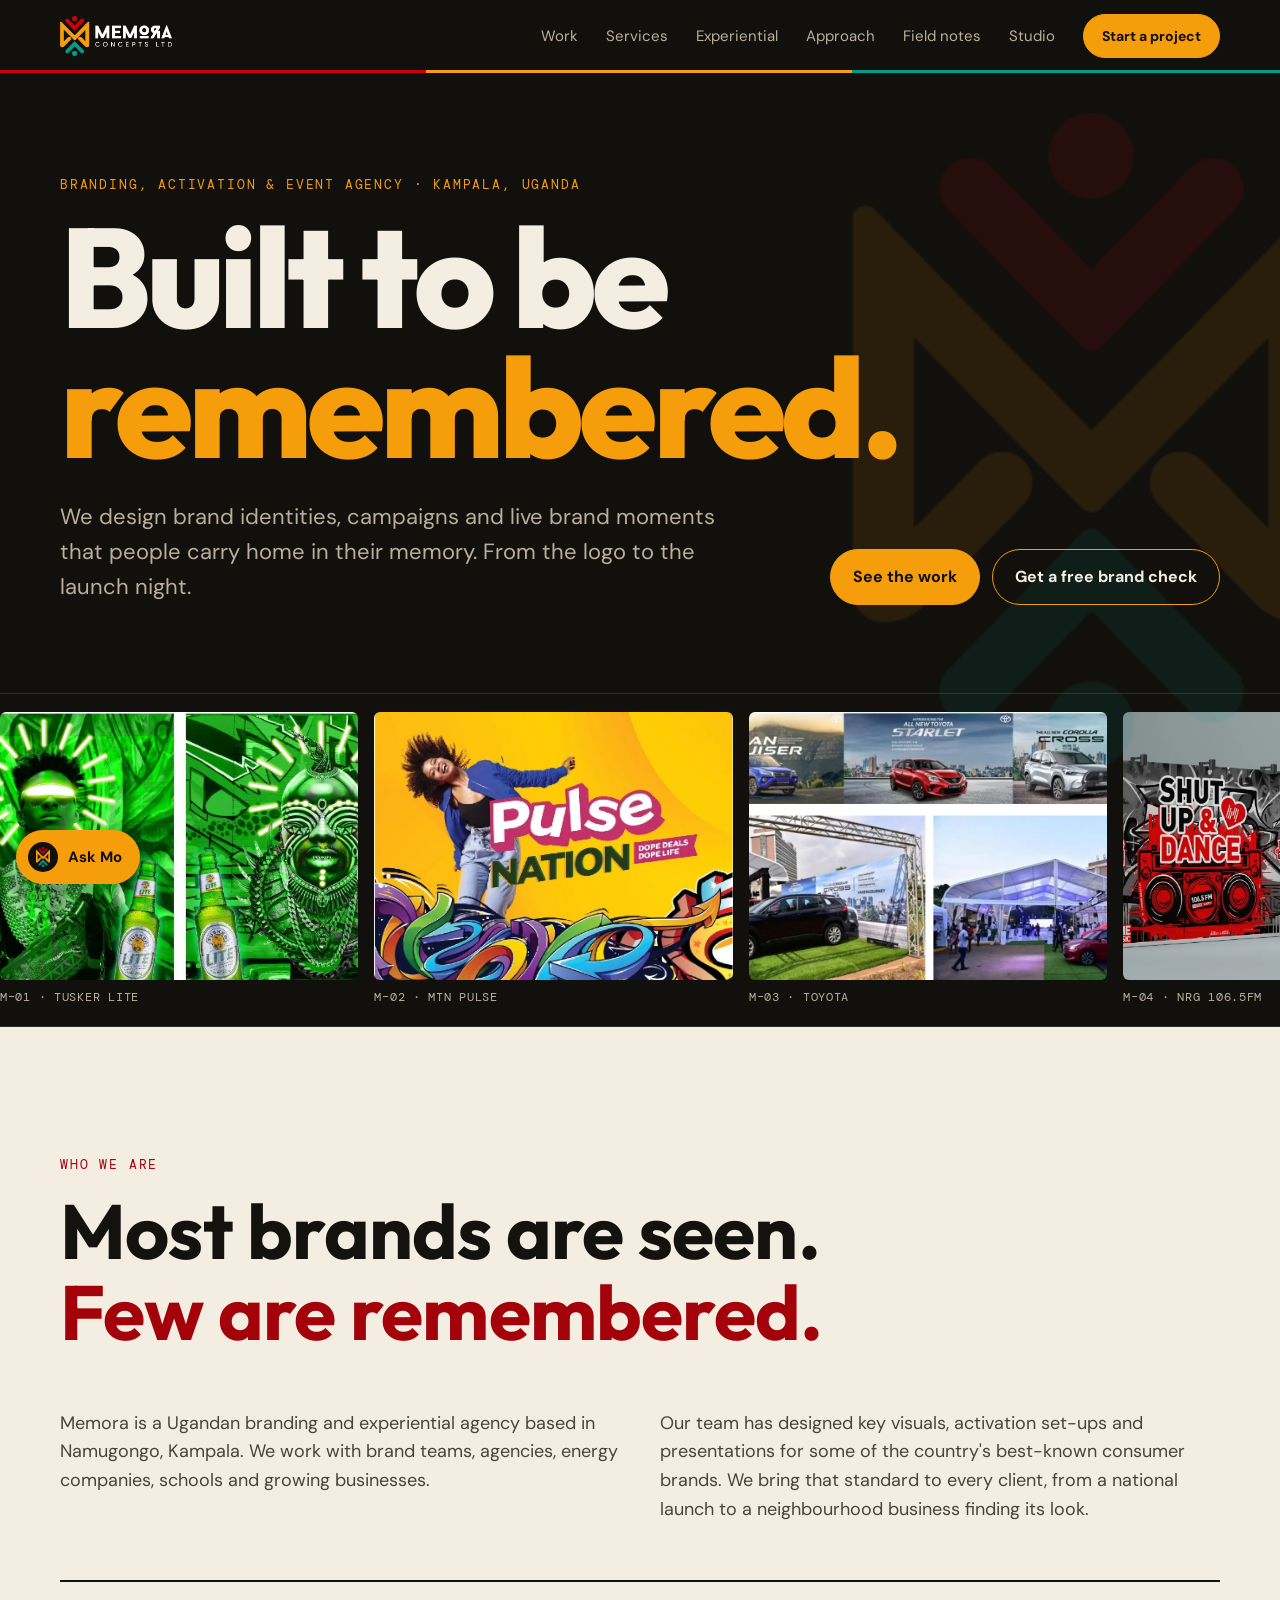
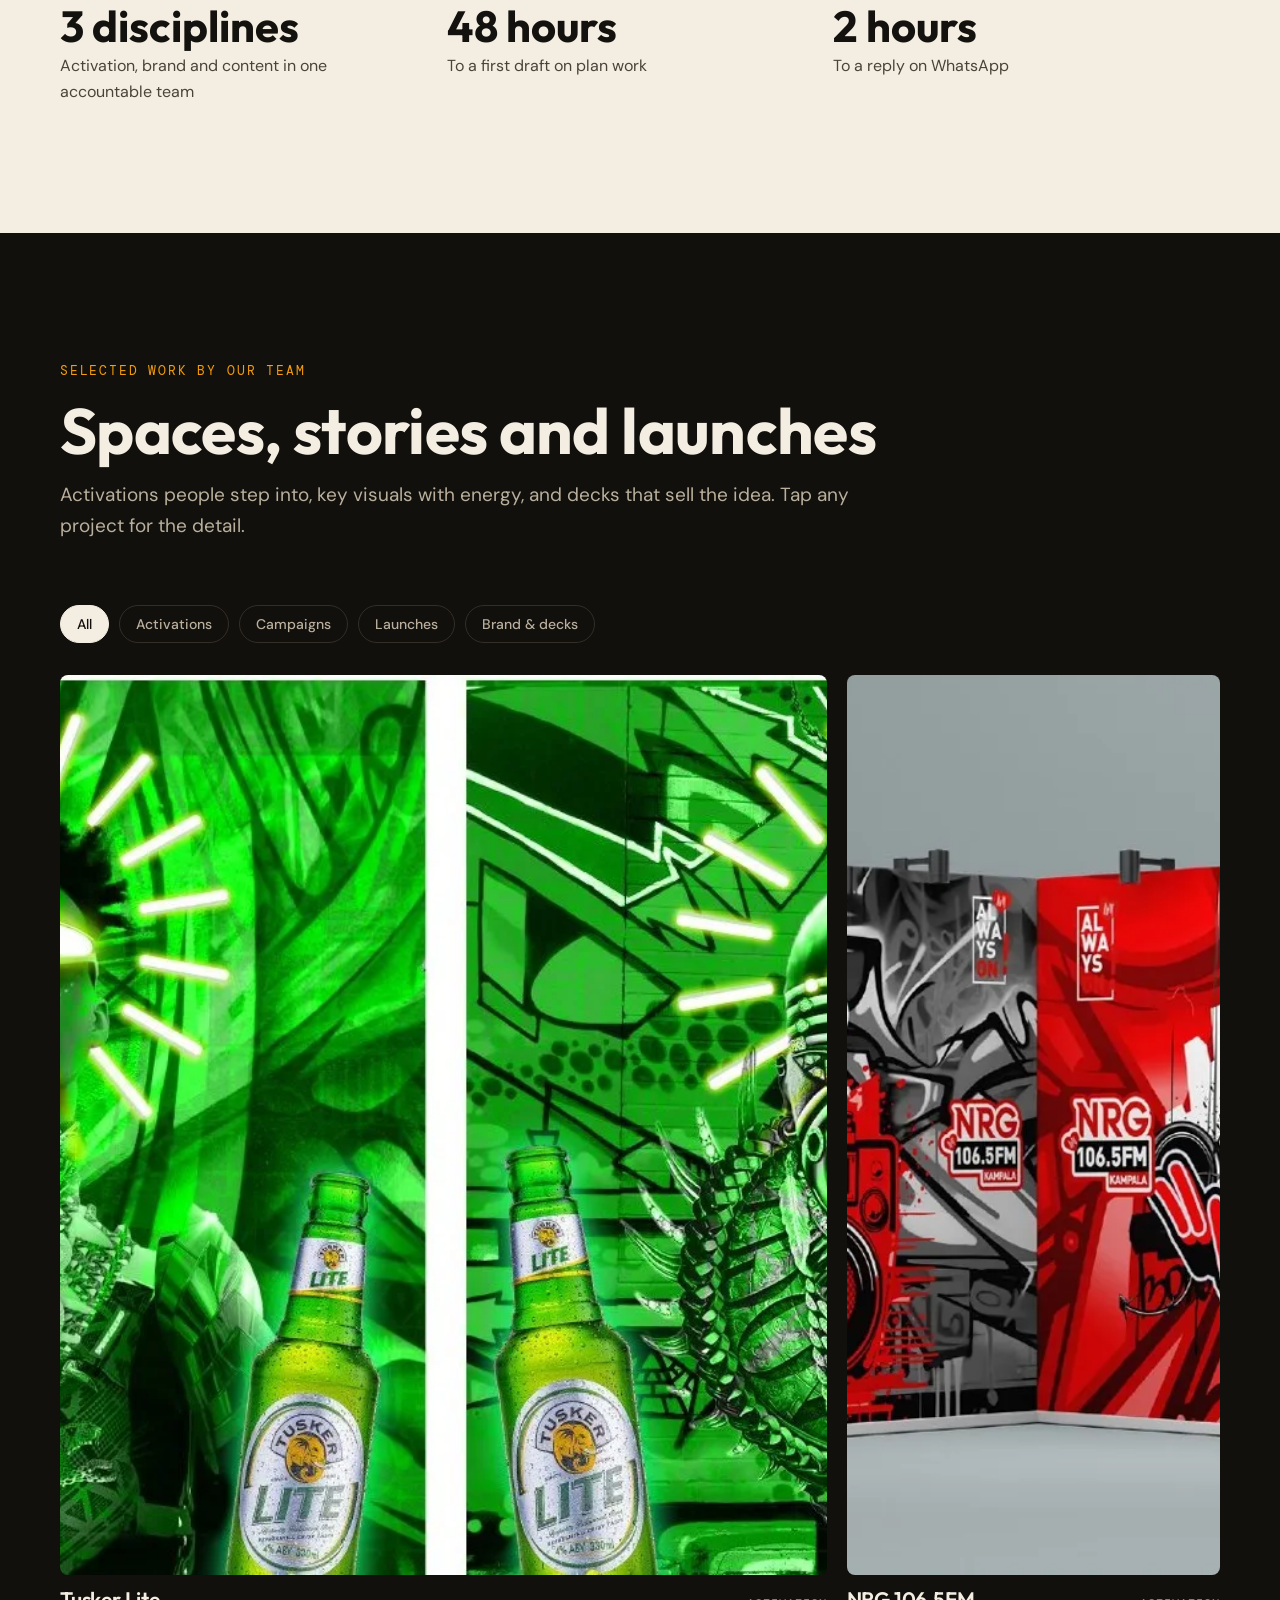
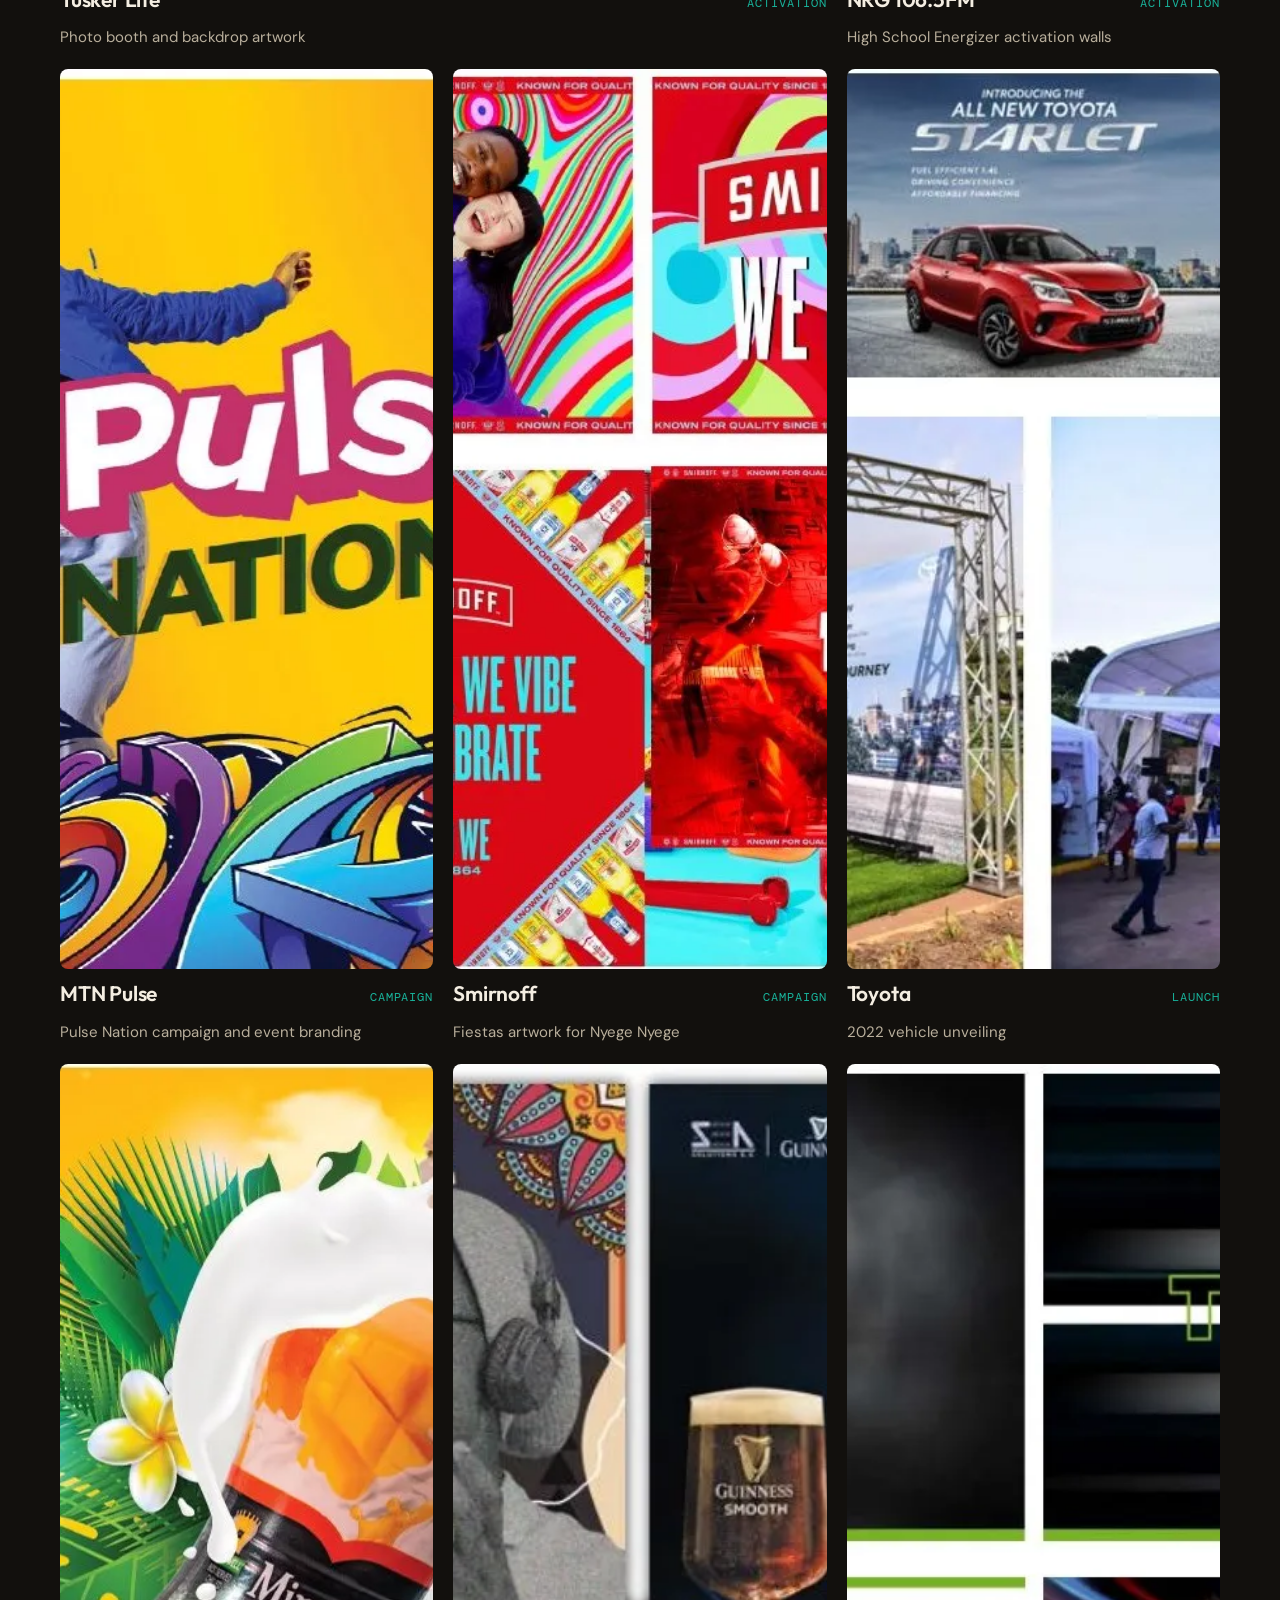
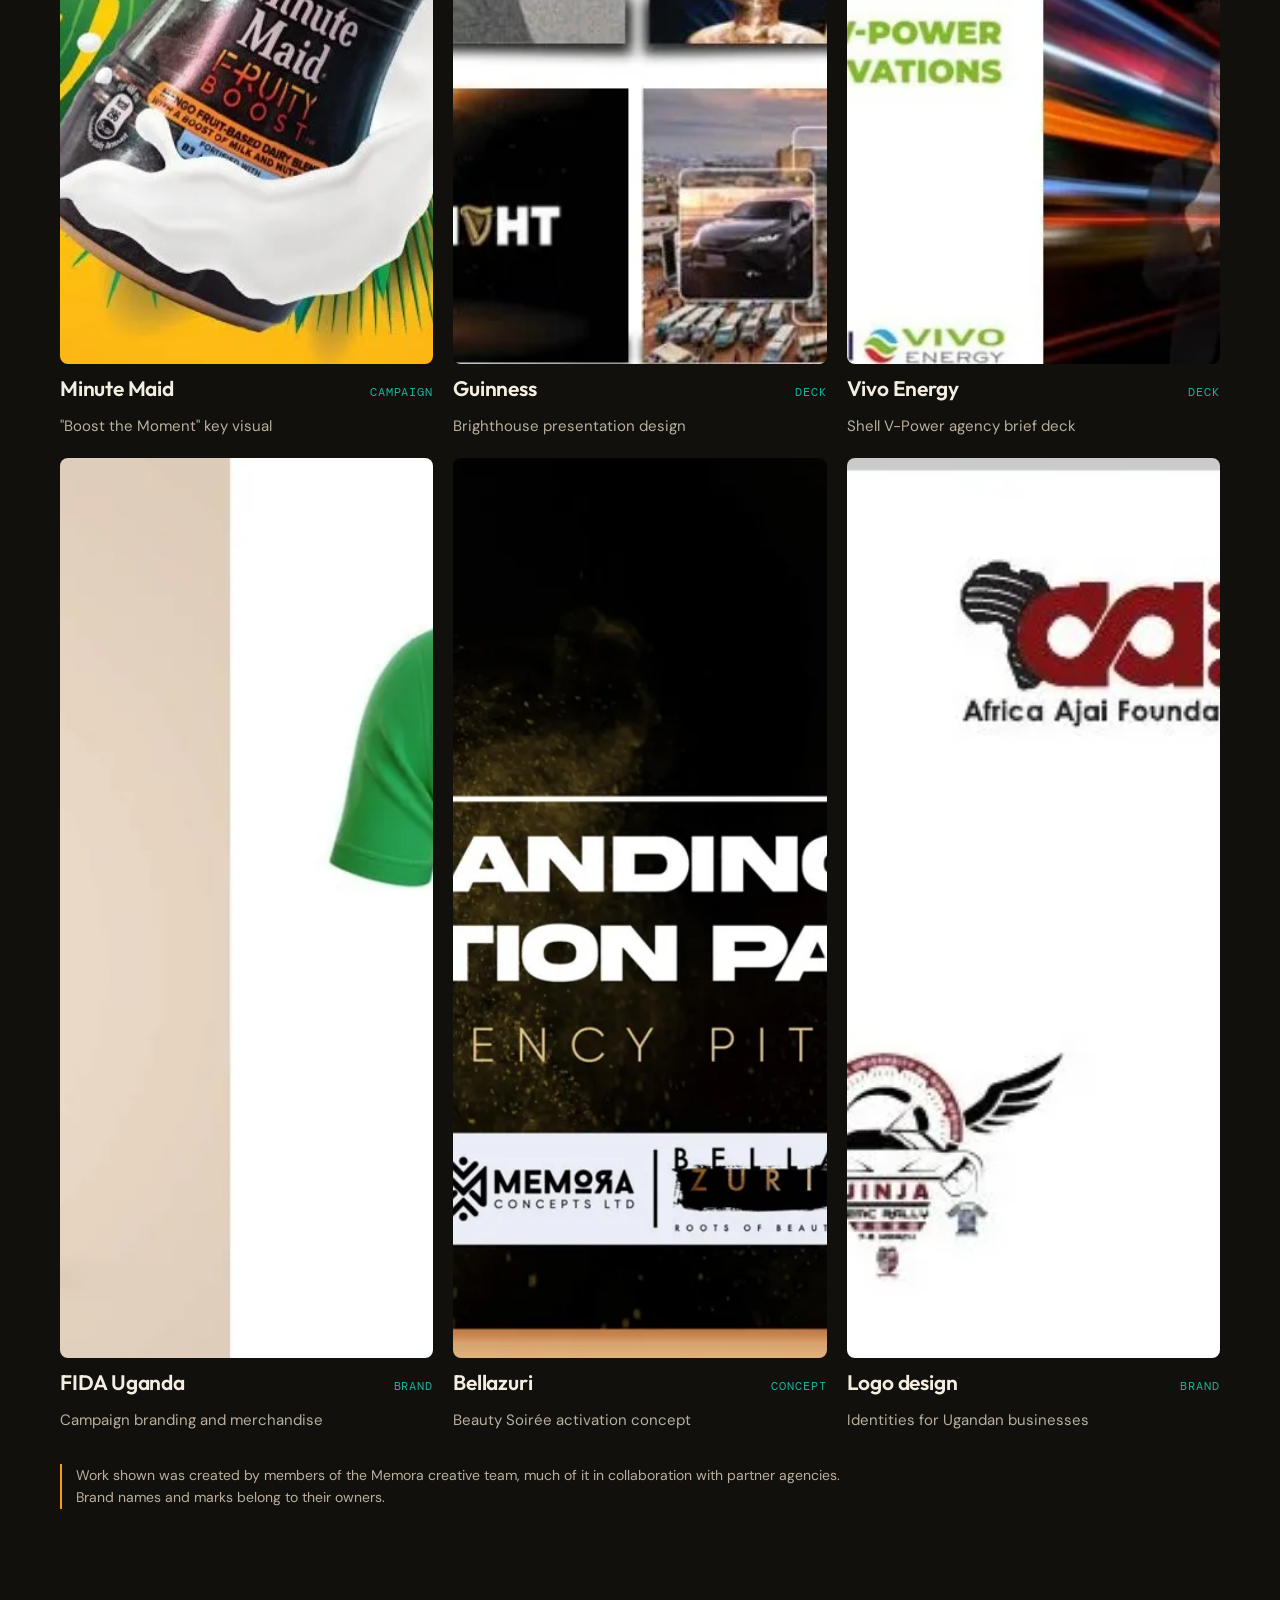
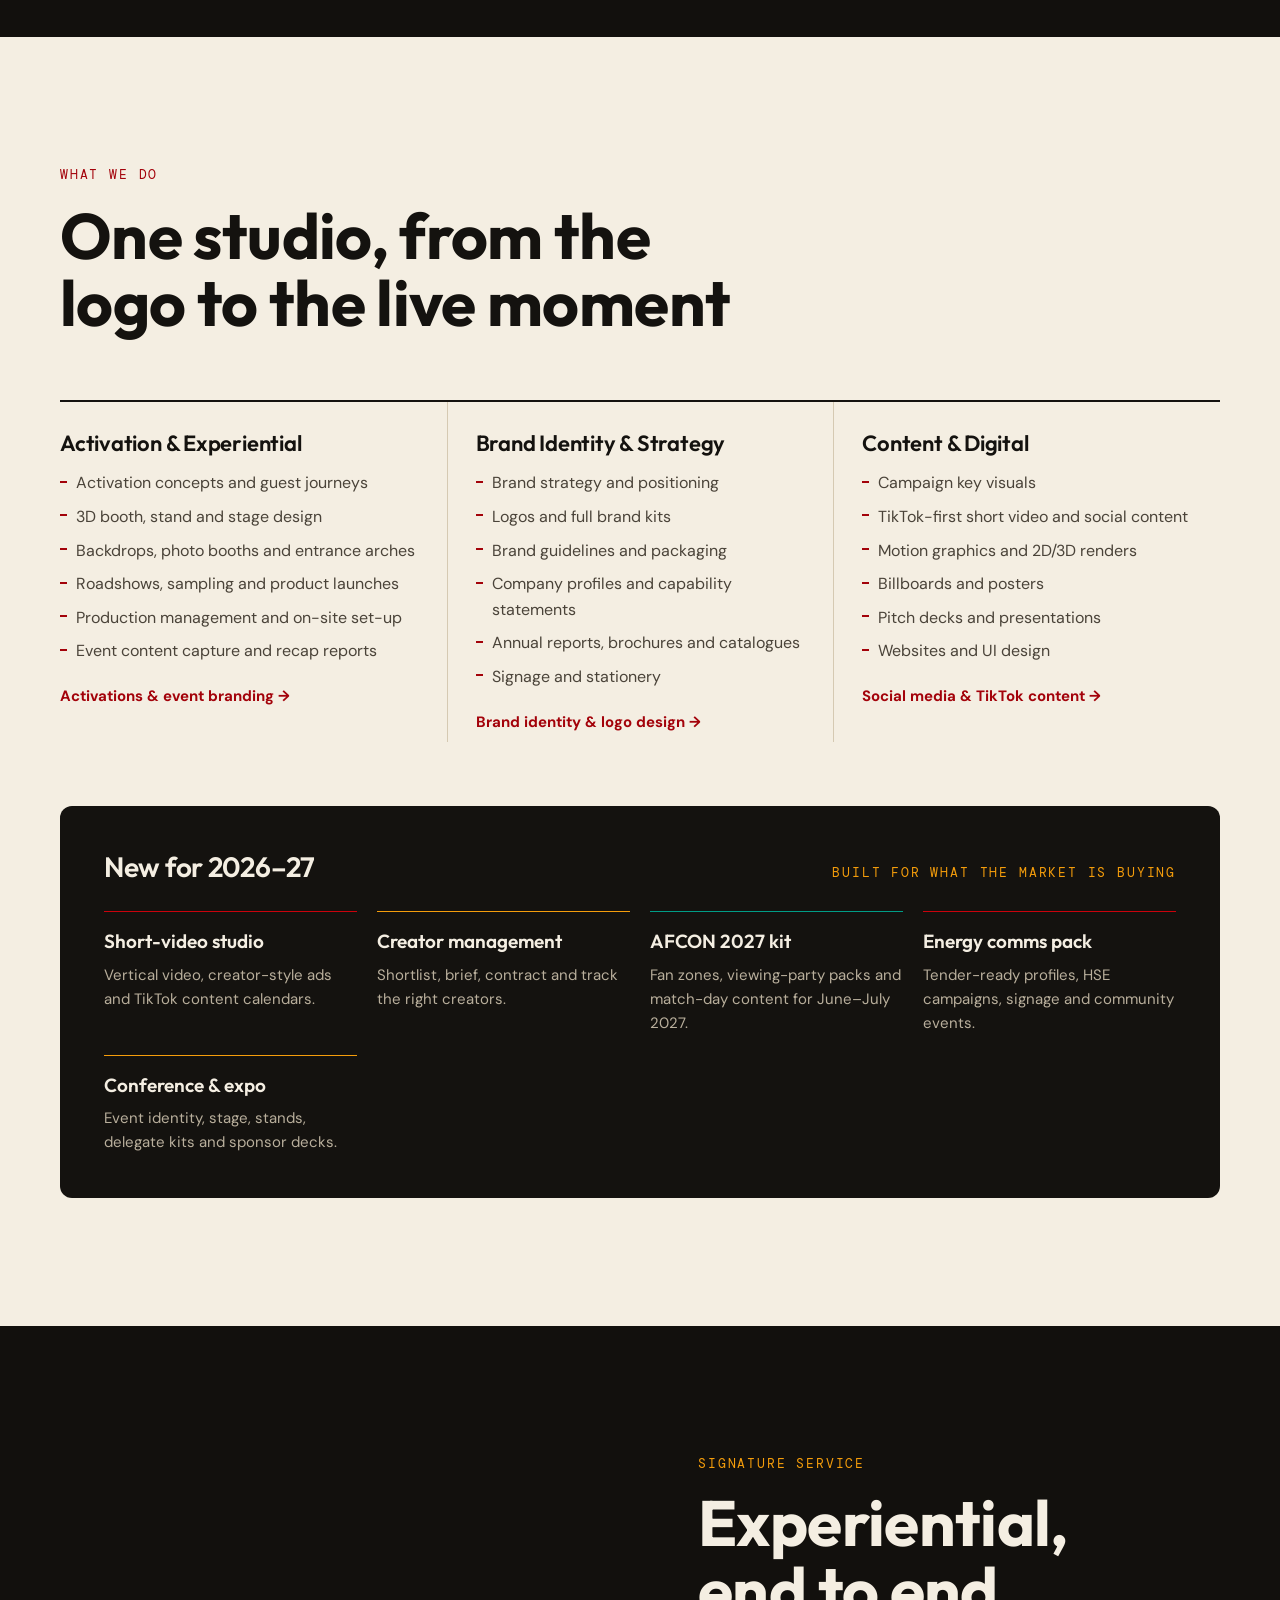
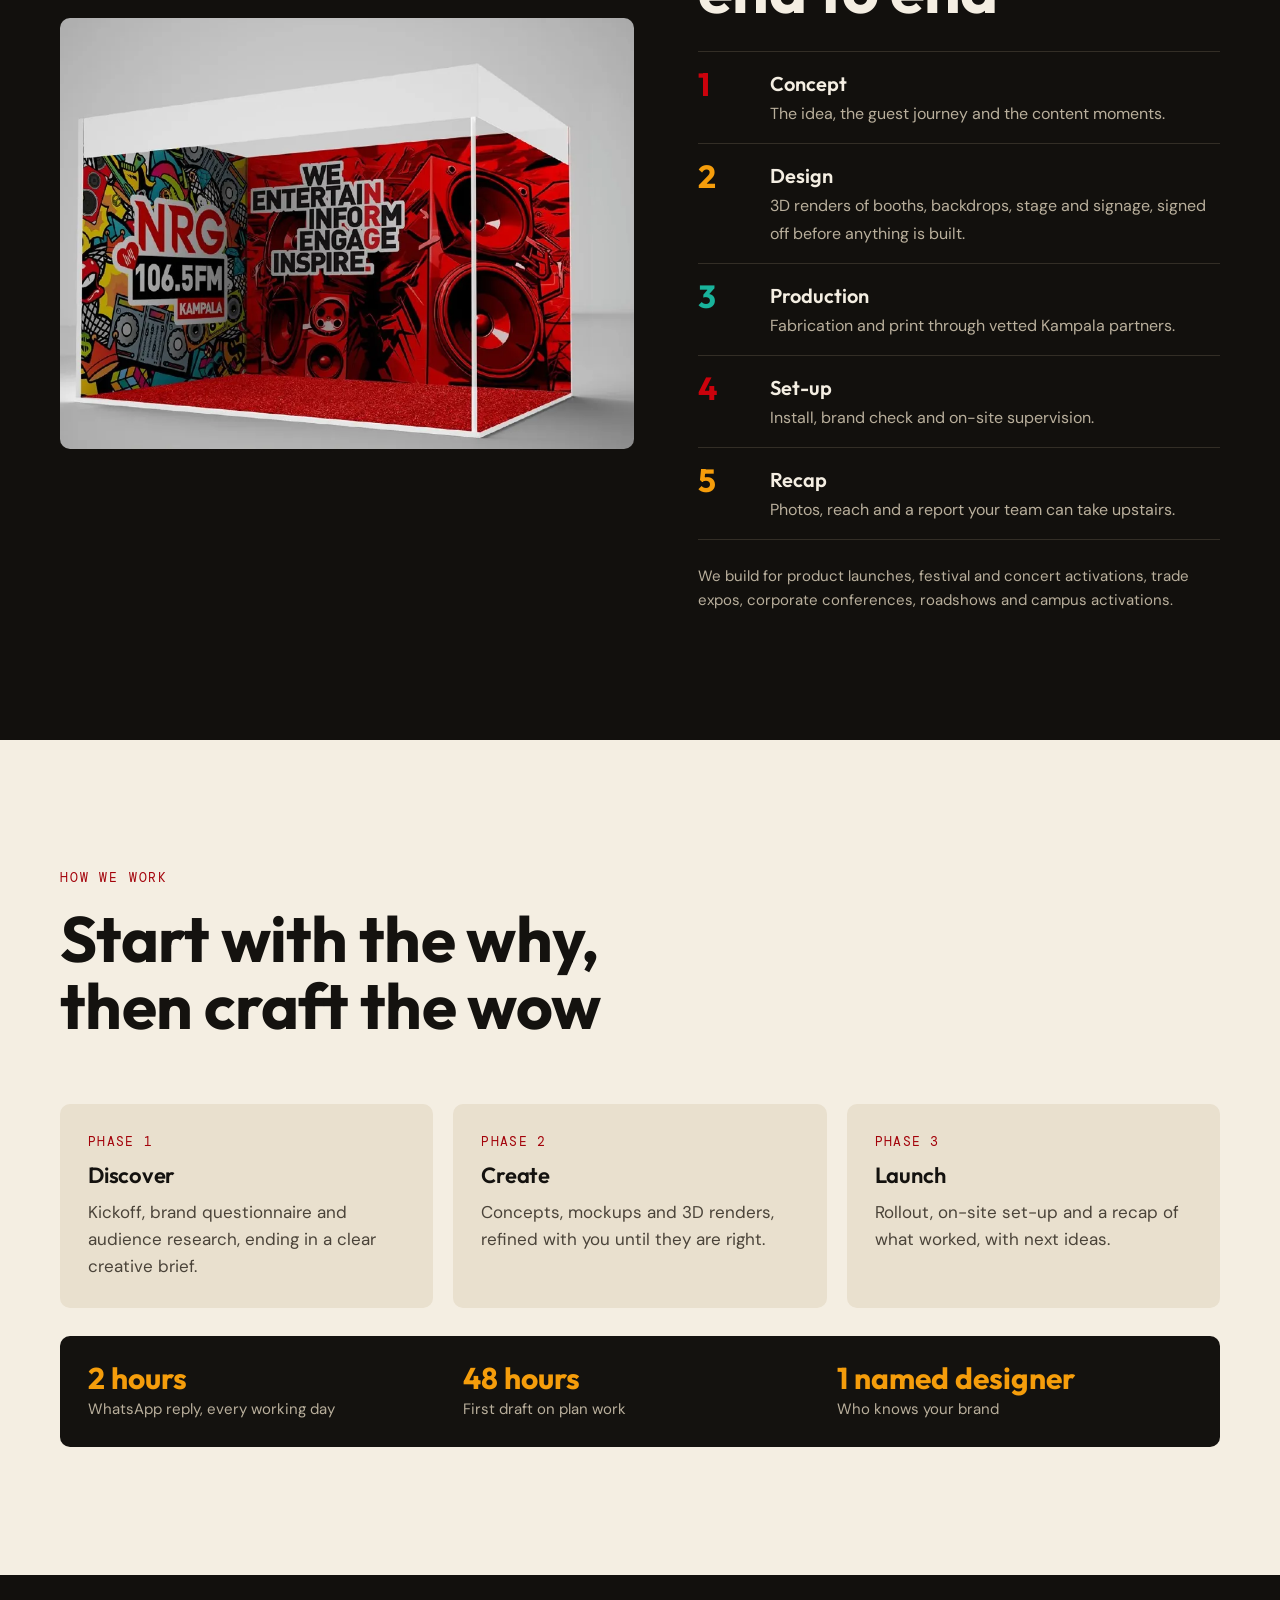
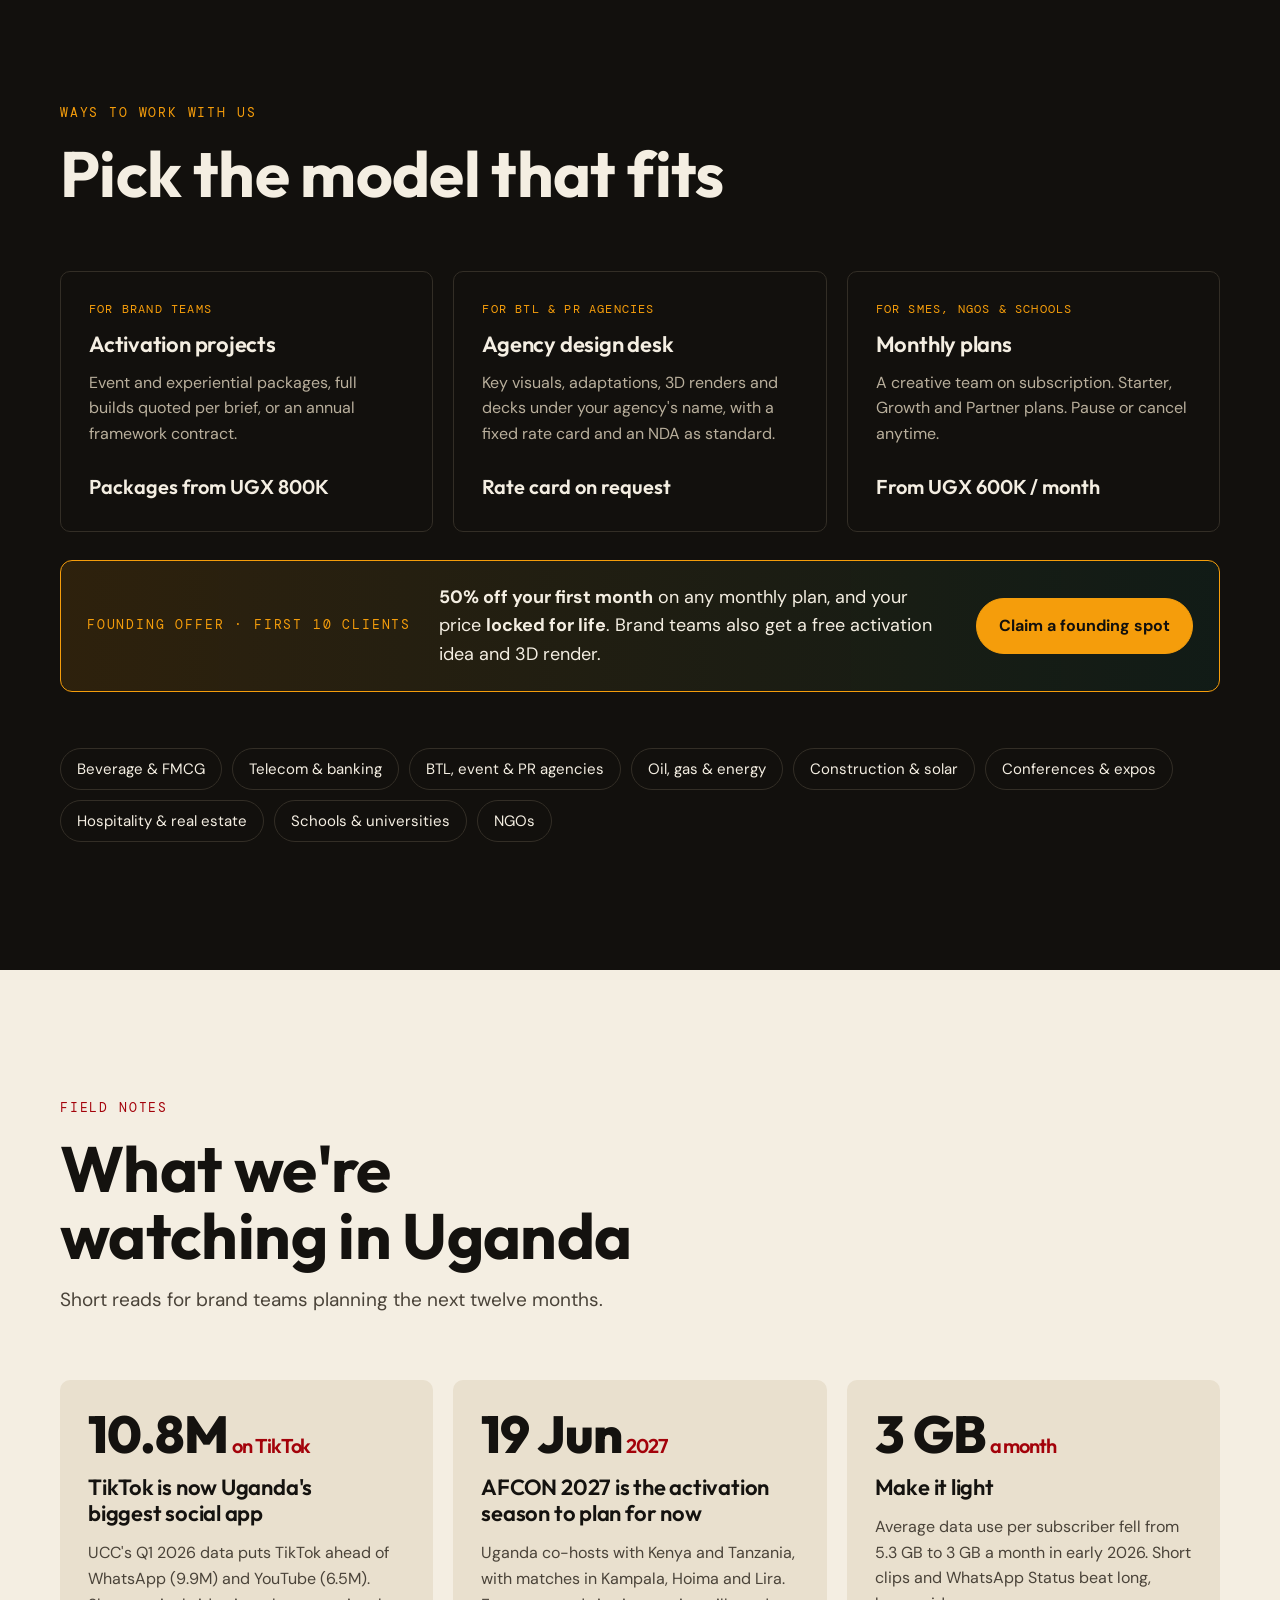
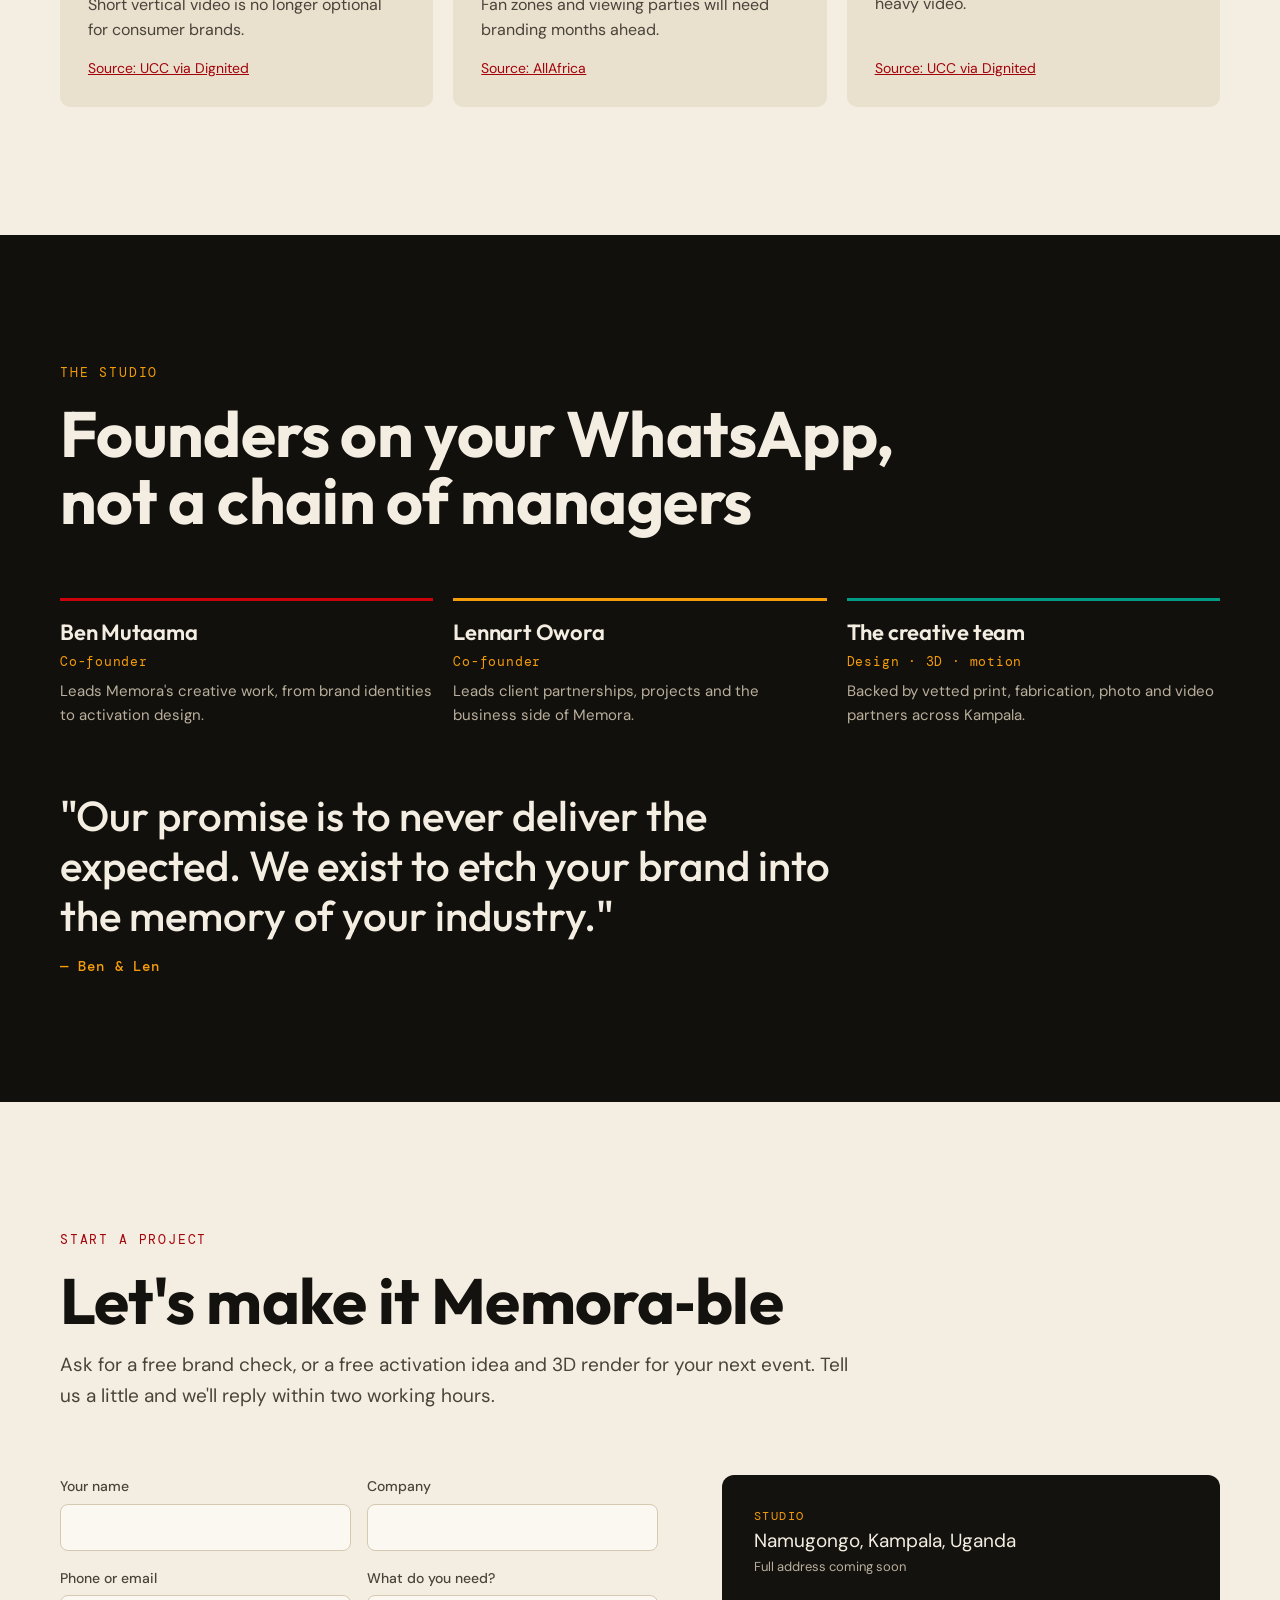
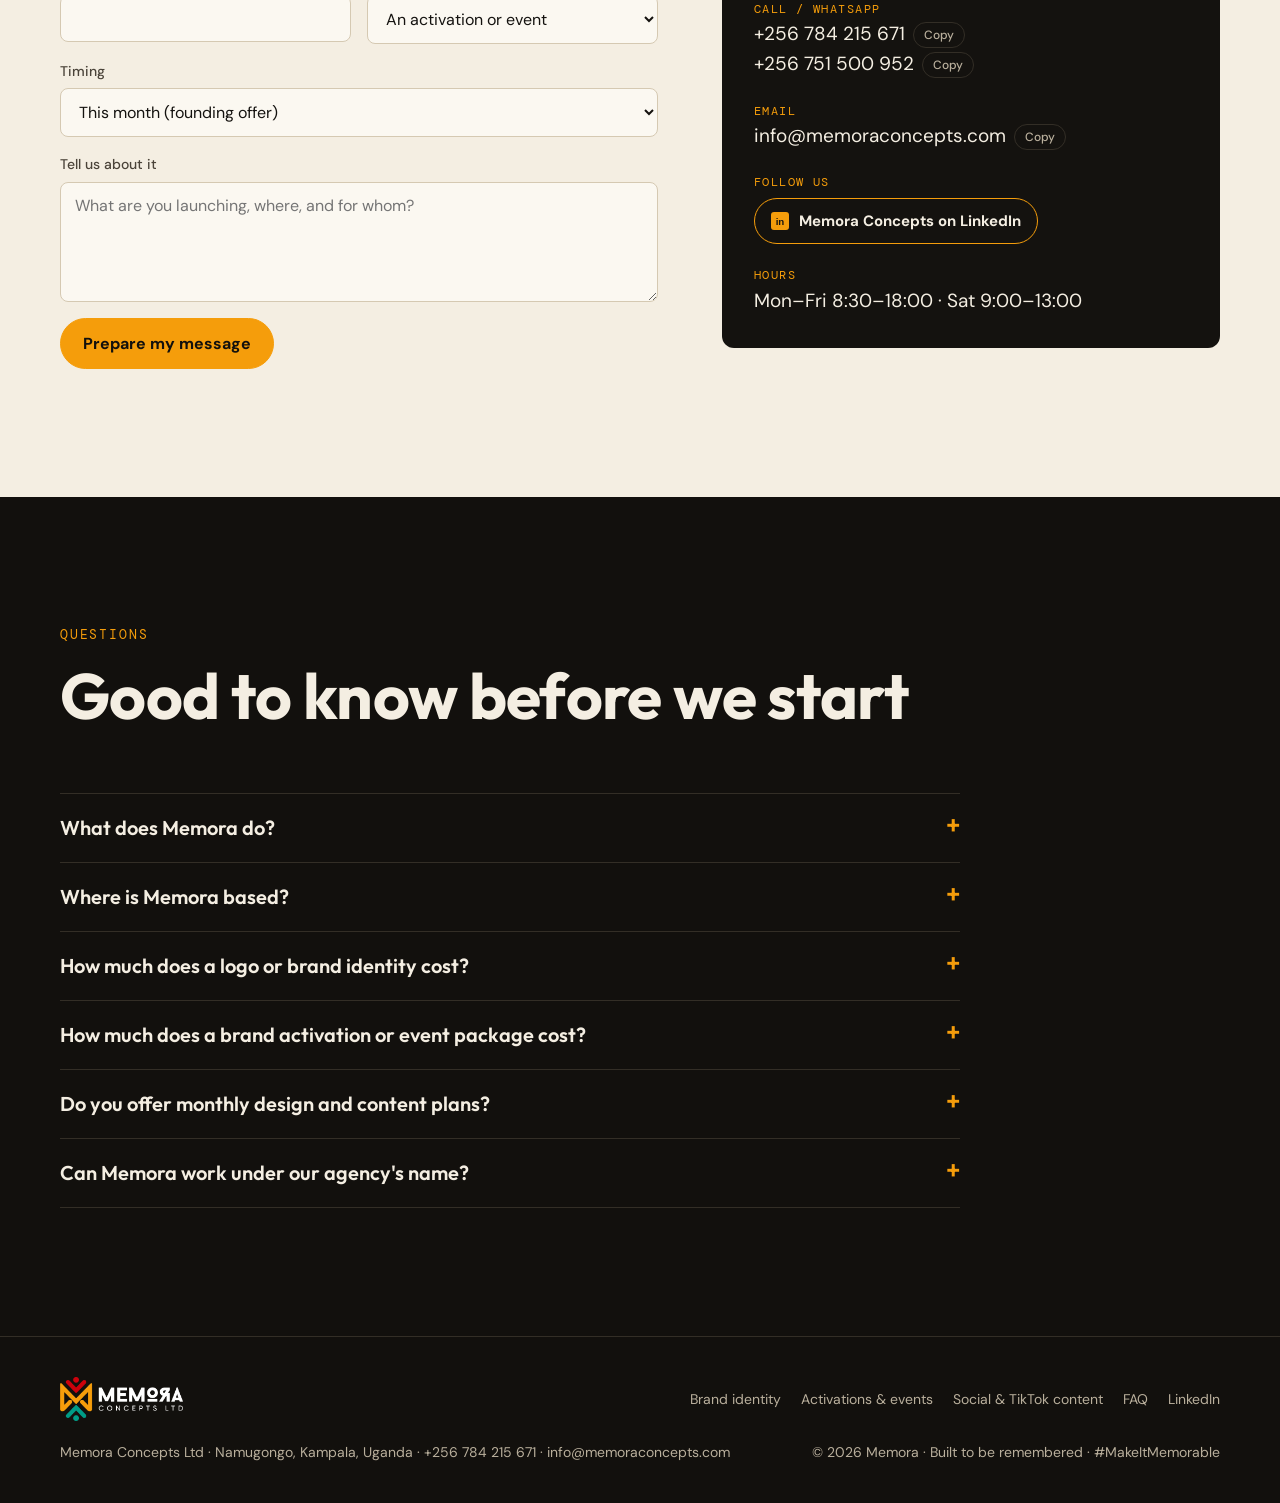
==== index.html @ 5be7b97d "Stop the work reel animating on phones to fix scroll flicker - On touch devices the reel is a swipea" ====
<!doctype html>
<html lang="en">
<head>
<meta charset="utf-8">
<meta name="viewport" content="width=device-width,initial-scale=1,viewport-fit=cover">
<title>Memora Concepts | Branding, Activation &amp; Event Agency in Kampala, Uganda</title>
<meta name="description" content="Memora Concepts is a branding and experiential agency in Namugongo, Kampala, Uganda: logo and brand identity design, brand activations, event branding, booths and TikTok-first content.">
<link rel="canonical" href="https://memoraconcepts.com/">
<meta property="og:title" content="Memora | Built to be remembered">
<meta property="og:description" content="Branding, experiential marketing and content from Kampala, Uganda. Founding offer: 50% off your first month for our first 10 clients.">
<meta property="og:type" content="website">
<meta property="og:site_name" content="Memora">
<meta property="og:locale" content="en_UG">
<meta name="twitter:card" content="summary_large_image">
<meta name="geo.region" content="UG-102">
<meta name="geo.placename" content="Namugongo, Kampala">
<meta property="og:url" content="https://memoraconcepts.com/">
<meta property="og:image" content="https://memoraconcepts.com/img/og.jpg">
<meta name="theme-color" content="#12100D">
<link rel="icon" type="image/png" href="img/favicon.png">
<script type="application/ld+json">{"@context": "https://schema.org", "@type": "ProfessionalService", "@id": "https://memoraconcepts.com/#org", "name": "Memora Concepts Ltd", "alternateName": ["Memora", "Memora Concepts"], "url": "https://memoraconcepts.com/", "logo": "https://memoraconcepts.com/img/logo_colour.png", "image": "https://memoraconcepts.com/img/og.jpg", "description": "Branding and experiential agency in Namugongo, Kampala, Uganda: brand identity and logo design, brand activations, event branding and TikTok-first content.", "slogan": "Built to be remembered", "email": "info@memoraconcepts.com", "telephone": "+256784215671", "contactPoint": [{"@type": "ContactPoint", "telephone": "+256784215671", "contactType": "customer service", "areaServed": "UG", "availableLanguage": ["en"]}, {"@type": "ContactPoint", "telephone": "+256751500952", "contactType": "sales", "areaServed": "UG", "availableLanguage": ["en"]}], "address": {"@type": "PostalAddress", "addressLocality": "Namugongo, Kampala", "addressRegion": "Central Region", "addressCountry": "UG"}, "areaServed": [{"@type": "City", "name": "Kampala"}, {"@type": "Country", "name": "Uganda"}], "priceRange": "UGX 400,000 – UGX 5,000,000+", "currenciesAccepted": "UGX", "founder": [{"@type": "Person", "name": "Ben Mutaama"}, {"@type": "Person", "name": "Lennart Owora"}], "knowsAbout": ["Brand identity design", "Logo design", "Brand activation", "Event branding", "Experiential marketing", "Booth and stand design", "Social media content", "TikTok video", "Company profiles"], "hasOfferCatalog": {"@type": "OfferCatalog", "name": "Memora services", "itemListElement": [{"@type": "Offer", "itemOffered": {"@type": "Service", "name": "Brand identity and logo design", "url": "https://memoraconcepts.com/branding/"}}, {"@type": "Offer", "itemOffered": {"@type": "Service", "name": "Brand activation and event branding", "url": "https://memoraconcepts.com/activations/"}}, {"@type": "Offer", "itemOffered": {"@type": "Service", "name": "Social media content and TikTok video", "url": "https://memoraconcepts.com/content/"}}]}, "sameAs": ["https://www.linkedin.com/company/memora-concepts-ltd/"]}</script>
<script type="application/ld+json">{"@context": "https://schema.org", "@type": "WebSite", "@id": "https://memoraconcepts.com/#site", "name": "Memora", "alternateName": "Memora Concepts", "url": "https://memoraconcepts.com/", "publisher": {"@id": "https://memoraconcepts.com/#org"}}</script>
<script type="application/ld+json">{"@context": "https://schema.org", "@type": "FAQPage", "mainEntity": [{"@type": "Question", "name": "What does Memora do?", "acceptedAnswer": {"@type": "Answer", "text": "Memora Concepts Ltd is a branding and experiential agency in Namugongo, Kampala. We design brand identities and logos, brand activations and event branding, and TikTok-first social media content."}}, {"@type": "Question", "name": "Where is Memora based?", "acceptedAnswer": {"@type": "Answer", "text": "Our studio is in Namugongo, Kampala, Uganda. You can reach us on WhatsApp at +256 784 215 671 or by email at info@memoraconcepts.com."}}, {"@type": "Question", "name": "How much does a logo or brand identity cost?", "acceptedAnswer": {"@type": "Answer", "text": "A logo starts from UGX 400,000, a full brand kit from UGX 1.5M and a company profile from UGX 500,000."}}, {"@type": "Question", "name": "How much does a brand activation or event package cost?", "acceptedAnswer": {"@type": "Answer", "text": "Event packages start from UGX 800,000. Full experiential builds are quoted per brief: a design fee, production at cost and a management fee."}}, {"@type": "Question", "name": "Do you offer monthly design and content plans?", "acceptedAnswer": {"@type": "Answer", "text": "Yes. Monthly plans for SMEs, NGOs and schools start from UGX 600,000 a month and can be paused or cancelled anytime. Our first 10 clients get 50% off the first month and a price locked for life."}}, {"@type": "Question", "name": "Can Memora work under our agency's name?", "acceptedAnswer": {"@type": "Answer", "text": "Yes. Our agency design desk creates key visuals, adaptations, 3D renders and decks for BTL, event and PR agencies under their name, with a fixed rate card and an NDA as standard."}}]}</script>
<link rel="preconnect" href="https://fonts.googleapis.com">
<link rel="preconnect" href="https://fonts.gstatic.com" crossorigin>
<link rel="stylesheet" href="https://fonts.googleapis.com/css2?family=Outfit:wght@400;500;600;700;800&family=DM+Sans:opsz,wght@9..40,400;9..40,500;9..40,700&family=DM+Mono:wght@400;500&display=swap">
<style>
/* Layout concept: a black "stage" with cream "paper" interludes. Work leads, type is huge and left-set,
   gold marks only what matters. Sections alternate stage / paper like a show and its programme. */
:root{
  --stage:#12100D;      /* warm black, the brand ground */
  --stage-2:#1C1915;    /* raised black */
  --line-d:#332E26;     /* rule on black */
  --paper:#F4EEE2;      /* cream */
  --paper-2:#E9E0CE;    /* raised cream */
  --line-l:#D5C9B2;     /* rule on cream */
  --ink:#14120F;        /* text on cream */
  --ink-2:#4A4339;      /* quiet text on cream */
  --bone:#F4EEE2;       /* text on black */
  --bone-2:#B9AF9C;     /* quiet text on black */
  --gold:#F59D0B;       /* logo orange, accent on black */
  --red:#CB020C;        /* logo red */
  --teal:#009C86;       /* logo teal */
  --teal-l:#19B39B;     /* teal for text on black */
  --gold-deep:#A3020A;  /* deep logo red, accent text on cream */
  --display:'Outfit', 'Avenir Next', 'Segoe UI', Arial, sans-serif;
  --body:'DM Sans', 'Segoe UI', Helvetica, Arial, sans-serif;
  --mono:'DM Mono', ui-monospace, 'SFMono-Regular', Consolas, monospace;
  --wrap:1240px;
  --gut:clamp(16px, 4vw, 40px);
  color-scheme: dark;
}
*{box-sizing:border-box}
[hidden]{display:none!important}
html{-webkit-text-size-adjust:100%}
@media (hover:hover) and (pointer:fine){html{scroll-behavior:smooth}}
section,[id]{scroll-margin-top:84px}
a,button,summary,.chip{-webkit-tap-highlight-color:transparent;touch-action:manipulation}
@media (prefers-reduced-motion: reduce){html{scroll-behavior:auto}}
body{margin:0;background:var(--stage);color:var(--bone);font-family:var(--body);font-size:17px;line-height:1.6;-webkit-font-smoothing:antialiased}
img{max-width:100%;display:block}
a{color:inherit}
:focus-visible{outline:2px solid var(--gold);outline-offset:3px;border-radius:4px}
.wrap{max-width:var(--wrap);margin-inline:auto;padding-inline:var(--gut)}
.eyebrow{font-family:var(--mono);font-size:13px;letter-spacing:.14em;text-transform:uppercase;color:var(--gold)}
.paper .eyebrow{color:var(--gold-deep)}
h1,h2,h3{font-family:var(--display);line-height:1.05;margin:0;text-wrap:balance;letter-spacing:-.01em}
h2{font-size:clamp(34px,5vw,64px);font-weight:700}
h3{font-size:22px;font-weight:600;line-height:1.2}
p{margin:0}
section{padding-block:clamp(72px,10vw,128px)}
.paper{background:var(--paper);color:var(--ink)}
.sec-head{display:flex;flex-direction:column;gap:16px;margin-bottom:clamp(36px,5vw,64px);max-width:860px}
.sec-head p.lede{font-size:19px;color:var(--bone-2);max-width:62ch}
.paper .sec-head p.lede{color:var(--ink-2)}
.btn{display:inline-flex;align-items:center;gap:10px;font-family:var(--body);font-weight:700;font-size:16px;padding:14px 22px;border-radius:999px;text-decoration:none;border:1.5px solid var(--gold);cursor:pointer;transition:background .2s,color .2s}
.btn-gold{background:var(--gold);color:var(--stage)}
.btn-gold:hover{background:#FFB233}
.btn-ghost{background:transparent;color:var(--bone)}
.btn-ghost:hover{background:var(--stage-2)}

/* header */
.top::after{content:"";position:absolute;left:0;right:0;bottom:-1px;height:3px;background:linear-gradient(90deg,var(--red) 0 33.3%,var(--gold) 33.3% 66.6%,var(--teal) 66.6% 100%)}
.top{position:sticky;top:env(safe-area-inset-top,0px);z-index:20;background:var(--stage);border-bottom:1px solid var(--line-d)}
.top .wrap{display:flex;align-items:center;justify-content:space-between;gap:24px;padding-block:14px}
.brand img{height:40px;width:auto}
.nav{display:flex;align-items:center;gap:28px}
.nav a{text-decoration:none;font-size:15px;color:var(--bone-2)}
.nav a:hover{color:var(--bone)}
.nav .btn{padding:10px 18px;font-size:14px;color:var(--stage)}
.nav .btn:hover{color:var(--stage)}
.menu-btn{display:none;background:none;border:1px solid var(--line-d);color:var(--bone);border-radius:999px;padding:8px 14px;font:600 14px var(--body);cursor:pointer}
@media (max-width:900px){
  .menu-btn{display:inline-block}
  .nav{display:none;position:absolute;left:0;right:0;top:100%;background:var(--stage);flex-direction:column;align-items:flex-start;gap:18px;padding:20px var(--gut) 28px;border-bottom:1px solid var(--line-d)}
  .nav.open{display:flex;box-shadow:0 18px 40px rgba(0,0,0,.45)}
  .nav a{padding-block:4px;font-size:17px}
}

/* hero */
.hero{padding-block:clamp(56px,8vw,104px) 0;position:relative;overflow:hidden}
.hero .mark{position:absolute;right:-4%;top:40px;width:min(40vw,480px);opacity:.10;pointer-events:none}
.hero-grid{display:grid;gap:28px;position:relative}
.hero h1{font-size:clamp(54px,11vw,152px);font-weight:800;letter-spacing:-.035em;line-height:.92}
.hero h1 .g{color:var(--gold)}
.hero-sub{display:flex;flex-wrap:wrap;gap:24px 48px;align-items:flex-end;justify-content:space-between}
.hero-sub p{font-size:clamp(18px,2vw,22px);color:var(--bone-2);max-width:46ch}
.hero-cta{display:flex;flex-wrap:wrap;gap:12px}
.reel{margin-top:clamp(48px,7vw,88px);border-top:1px solid var(--line-d);border-bottom:1px solid var(--line-d);overflow:hidden;padding-block:18px}
.reel-track{display:flex;gap:16px;width:max-content;animation:roll 60s linear infinite}
.reel:hover .reel-track{animation-play-state:paused}
@keyframes roll{to{transform:translateX(-50%)}}
@media (prefers-reduced-motion: reduce){.reel{overflow-x:auto}.reel-track{animation:none}}
.reel.off .reel-track{animation-play-state:paused}
/* phones and tablets: a swipeable strip instead of a constantly moving layer (iOS repaint glitches) */
@media (hover:none){
  .reel{overflow-x:auto;overscroll-behavior-x:contain;scroll-snap-type:x mandatory;scrollbar-width:none;padding-inline:var(--gut)}
  .reel::-webkit-scrollbar{display:none}
  .reel-track{animation:none}
  .reel .frame{scroll-snap-align:start}
  .reel .frame[aria-hidden="true"]{display:none}
}
.frame{width:clamp(240px,28vw,360px);flex:none;display:flex;flex-direction:column;gap:8px}
.frame img{aspect-ratio:4/3;object-fit:cover;border-radius:6px;width:100%}
.frame span{font-family:var(--mono);font-size:12px;color:var(--bone-2);letter-spacing:.06em}

/* statement */
.statement .wrap{display:grid;gap:56px}
.statement h2{font-size:clamp(38px,6vw,84px);max-width:16ch}
.statement h2 em{font-style:normal;color:var(--gold-deep)}
.facts{display:grid;grid-template-columns:repeat(3,minmax(0,1fr));gap:0;border-top:2px solid var(--ink)}
.facts div{padding:22px 24px 0 0;display:flex;flex-direction:column;gap:6px;min-width:0}
.facts b{font-family:var(--display);font-size:clamp(28px,3.4vw,44px);font-weight:700;line-height:1}
.facts span{color:var(--ink-2);font-size:16px}
@media (max-width:700px){.facts{grid-template-columns:1fr}.facts div{padding:18px 0;border-bottom:1px solid var(--line-l)}}
.about-cols{display:grid;grid-template-columns:repeat(2,minmax(0,1fr));gap:40px;color:var(--ink-2);font-size:18px}
@media (max-width:760px){.about-cols{grid-template-columns:1fr;gap:20px}}

/* work */
.filters{display:flex;flex-wrap:wrap;gap:10px;margin-bottom:32px}
.chip{font:500 14px var(--body);color:var(--bone-2);background:transparent;border:1px solid var(--line-d);border-radius:999px;padding:9px 16px;cursor:pointer}
.chip[aria-pressed="true"]{background:var(--bone);color:var(--stage);border-color:var(--bone)}
.grid{display:grid;grid-template-columns:repeat(3,minmax(0,1fr));gap:20px}
@media (max-width:980px){.grid{grid-template-columns:repeat(2,minmax(0,1fr))}}
@media (max-width:600px){.grid{grid-template-columns:1fr}}
.card{all:unset;cursor:pointer;display:flex;flex-direction:column;gap:12px;min-width:0}
.card:focus-visible{outline:2px solid var(--gold);outline-offset:6px;border-radius:8px}
.card .ph{overflow:hidden;border-radius:8px;background:var(--stage-2)}
.card img{width:100%;aspect-ratio:4/3;object-fit:cover;transition:transform .5s ease}
.card:hover img{transform:scale(1.04)}
.card.wide img{aspect-ratio:8/3}
@media (prefers-reduced-motion: reduce){.card img{transition:none}.card:hover img{transform:none}}
.card .meta{display:flex;justify-content:space-between;gap:12px;align-items:baseline}
.card h3{font-size:21px}
.card .tag{font-family:var(--mono);font-size:12px;letter-spacing:.08em;text-transform:uppercase;color:var(--teal-l);white-space:nowrap}
.card p{color:var(--bone-2);font-size:15px}
.credit{margin-top:32px;font-size:14px;color:var(--bone-2);max-width:80ch;border-left:2px solid var(--gold);padding-left:14px}
dialog{border:none;padding:0;background:var(--stage-2);color:var(--bone);border-radius:12px;width:min(980px,calc(100vw - 32px));max-height:calc(100vh - 48px)}
dialog::backdrop{background:rgba(8,7,5,.8)}
.dlg{display:grid;grid-template-columns:minmax(0,1.4fr) minmax(0,1fr)}
.dlg img{width:100%;height:100%;min-height:280px;object-fit:cover}
.dlg-body{padding:32px;display:flex;flex-direction:column;gap:16px;overflow:auto}
.dlg-body dl{display:grid;grid-template-columns:auto 1fr;gap:6px 16px;margin:0;font-size:15px}
.dlg-body dt{font-family:var(--mono);font-size:12px;letter-spacing:.08em;text-transform:uppercase;color:var(--gold);padding-top:3px}
.dlg-body dd{margin:0;color:var(--bone)}
.dlg-body .small{font-size:13px;color:var(--bone-2)}
.close{align-self:flex-end;background:none;border:1px solid var(--line-d);color:var(--bone);border-radius:999px;padding:6px 14px;font:600 14px var(--body);cursor:pointer}
@media (max-width:760px){.dlg{grid-template-columns:1fr}.dlg img{min-height:200px;max-height:300px}}

/* services */
.pillars{display:grid;grid-template-columns:repeat(3,minmax(0,1fr));gap:0;border-top:2px solid var(--ink)}
.pillar{padding:28px 28px 8px 0;display:flex;flex-direction:column;gap:14px;min-width:0}
.pillar + .pillar{padding-left:28px;border-left:1px solid var(--line-l)}
.pillar ul{list-style:none;margin:0;padding:0;display:flex;flex-direction:column;gap:8px;color:var(--ink-2);font-size:16px}
.pillar li{padding-left:16px;position:relative}
.pillar li::before{content:"";position:absolute;left:0;top:.65em;width:7px;height:2px;background:var(--gold-deep)}
@media (max-width:860px){.pillars{grid-template-columns:1fr}.pillar,.pillar + .pillar{padding:24px 0;border-left:none;border-bottom:1px solid var(--line-l)}}
.new{margin-top:64px;background:var(--ink);color:var(--bone);border-radius:12px;padding:clamp(24px,4vw,44px);display:grid;gap:28px}
.new-head{display:flex;flex-wrap:wrap;justify-content:space-between;gap:12px;align-items:baseline}
.new-head h3{font-size:28px}
.new-grid{display:grid;grid-template-columns:repeat(auto-fit,minmax(210px,1fr));gap:20px}
.new-grid div{border-top:1px solid var(--line-d);padding-top:14px;display:flex;flex-direction:column;gap:6px;min-width:0}
.new-grid div:nth-child(3n+1){border-top-color:var(--red)}.new-grid div:nth-child(3n+2){border-top-color:var(--gold)}.new-grid div:nth-child(3n){border-top-color:var(--teal)}
.paper .new .eyebrow{color:var(--gold)}
.new-grid b{font-family:var(--display);font-size:19px;font-weight:600}
.new-grid span{font-size:15px;color:var(--bone-2)}

/* experiential */
.exp-grid{display:grid;grid-template-columns:minmax(0,1.1fr) minmax(0,1fr);gap:clamp(32px,5vw,72px);align-items:center}
@media (max-width:900px){.exp-grid{grid-template-columns:1fr}}
.exp-img{border-radius:10px;overflow:hidden}
.exp-img img{width:100%;aspect-ratio:4/3;object-fit:cover}
.steps{list-style:none;margin:28px 0 0;padding:0;display:flex;flex-direction:column}
.steps li{display:grid;grid-template-columns:56px 1fr;gap:16px;padding:16px 0;border-top:1px solid var(--line-d)}
.steps li:last-child{border-bottom:1px solid var(--line-d)}
.steps li:nth-child(3n+1) .n{color:var(--red)}.steps li:nth-child(3n+2) .n{color:var(--gold)}.steps li:nth-child(3n) .n{color:var(--teal-l)}
.steps .n{font-family:var(--display);font-size:32px;font-weight:700;color:var(--gold);line-height:1}
.steps b{display:block;font-family:var(--display);font-size:20px;font-weight:600}
.steps span{color:var(--bone-2);font-size:16px}
.build-for{margin-top:24px;font-size:15px;color:var(--bone-2)}

/* approach */
.phases{display:grid;grid-template-columns:repeat(3,minmax(0,1fr));gap:20px}
.phase{background:var(--paper-2);border-radius:10px;padding:28px;display:flex;flex-direction:column;gap:10px;min-width:0}
.phase .k{font-family:var(--mono);font-size:13px;color:var(--gold-deep);letter-spacing:.1em}
.phase p{color:var(--ink-2)}
@media (max-width:820px){.phases{grid-template-columns:1fr}}
.promises{margin-top:28px;display:grid;grid-template-columns:repeat(3,minmax(0,1fr));gap:20px;background:var(--ink);color:var(--bone);border-radius:10px;padding:26px 28px}
.promises div{display:flex;flex-direction:column;gap:2px}
.promises b{font-family:var(--display);font-size:30px;color:var(--gold);line-height:1.1}
.promises span{font-size:15px;color:var(--bone-2)}
@media (max-width:700px){.promises{grid-template-columns:1fr}}

/* ways + sectors */
.ways{display:grid;grid-template-columns:repeat(3,minmax(0,1fr));gap:20px}
@media (max-width:900px){.ways{grid-template-columns:1fr}}
.way{border:1px solid var(--line-d);border-radius:10px;padding:28px;display:flex;flex-direction:column;gap:12px;min-width:0}
.way .who{font-family:var(--mono);font-size:12px;letter-spacing:.1em;text-transform:uppercase;color:var(--gold)}
.way p{color:var(--bone-2);font-size:16px}
.way .price{margin-top:auto;padding-top:12px;font-family:var(--display);font-size:20px;font-weight:600}
.offer{margin-top:28px;display:flex;flex-wrap:wrap;align-items:center;gap:16px 28px;border:1.5px solid var(--gold);border-radius:12px;padding:22px 26px;background:linear-gradient(90deg,rgba(245,157,11,.12),rgba(0,156,134,.08))}
.offer-t{flex:1;min-width:240px;font-size:18px}
.sectors{margin-top:56px;display:flex;flex-wrap:wrap;gap:10px}
.sectors span{border:1px solid var(--line-d);border-radius:999px;padding:8px 16px;font-size:15px;color:var(--bone)}

/* notes */
.notes{display:grid;grid-template-columns:repeat(3,minmax(0,1fr));gap:20px}
@media (max-width:900px){.notes{grid-template-columns:1fr}}
.note{background:var(--paper-2);border-radius:10px;padding:28px;display:flex;flex-direction:column;gap:14px;min-width:0}
.note .fig{font-family:var(--display);font-size:52px;font-weight:800;line-height:1;color:var(--ink);letter-spacing:-.02em}
.note .fig small{font-size:20px;font-weight:600;color:var(--gold-deep);margin-left:4px}
.note p{color:var(--ink-2);font-size:16px}
.note a{font-size:14px;color:var(--gold-deep);margin-top:auto}

/* studio */
.team{display:grid;grid-template-columns:repeat(3,minmax(0,1fr));gap:20px}
@media (max-width:900px){.team{grid-template-columns:1fr}}
.person{border-top:3px solid var(--gold);padding-top:18px;display:flex;flex-direction:column;gap:6px}
.team .person:nth-child(1){border-top-color:var(--red)}.team .person:nth-child(3){border-top-color:var(--teal)}
.person .role{font-family:var(--mono);font-size:13px;color:var(--gold);letter-spacing:.06em}
.person p{color:var(--bone-2);font-size:15px}
.quote{margin-top:64px;font-family:var(--display);font-size:clamp(26px,3.4vw,42px);line-height:1.2;font-weight:500;max-width:28ch}
.quote span{display:block;margin-top:16px;font-family:var(--mono);font-size:14px;color:var(--gold);letter-spacing:.08em}

/* contact */
.contact-grid{display:grid;grid-template-columns:minmax(0,1.2fr) minmax(0,1fr);gap:clamp(32px,5vw,72px)}
@media (max-width:900px){.contact-grid{grid-template-columns:1fr}}
form{display:grid;grid-template-columns:repeat(2,minmax(0,1fr));gap:16px}
form .full{grid-column:1/-1}
@media (max-width:600px){form{grid-template-columns:1fr}}
label{display:flex;flex-direction:column;gap:6px;font-size:14px;color:var(--ink-2);font-weight:500}
input,select,textarea{font:16px var(--body);color:var(--ink);background:#FBF8F1;border:1px solid var(--line-l);border-radius:8px;padding:12px 14px;width:100%;color-scheme:light}
textarea{min-height:120px;resize:vertical}
input:focus,select:focus,textarea:focus{outline:2px solid var(--gold-deep);outline-offset:1px}
.form-actions{display:flex;flex-wrap:wrap;gap:12px;align-items:center}
.paper .btn-ghost{color:var(--ink);border-color:var(--ink)}
.paper .btn-ghost:hover{background:var(--paper-2)}
.result{grid-column:1/-1;background:var(--paper-2);border-radius:10px;padding:20px;display:flex;flex-direction:column;gap:12px}
.result pre{margin:0;white-space:pre-wrap;font:14px/1.5 var(--mono);color:var(--ink)}
.contact-card{background:var(--ink);color:var(--bone);border-radius:12px;padding:32px;display:flex;flex-direction:column;gap:22px;align-self:start}
.contact-card .k{font-family:var(--mono);font-size:12px;letter-spacing:.12em;text-transform:uppercase;color:var(--gold)}
.contact-card .v{font-size:19px;user-select:all}
.contact-card .s{font-size:13px;color:var(--bone-2)}
.copy{background:none;border:1px solid var(--line-d);color:var(--bone-2);border-radius:999px;padding:4px 10px;font:500 12px var(--body);cursor:pointer;margin-left:8px;vertical-align:middle}

footer{border-top:1px solid var(--line-d);padding-block:40px}
footer .wrap{display:flex;flex-wrap:wrap;gap:20px;justify-content:space-between;align-items:center;color:var(--bone-2);font-size:14px}
footer img{height:44px;width:auto}

/* load sequence */
.rise{animation:rise .9s cubic-bezier(.2,.7,.2,1) both}
.rise.d2{animation-delay:.12s}.rise.d3{animation-delay:.24s}
@keyframes rise{from{transform:translateY(18px)}to{transform:none}}
@media (prefers-reduced-motion: reduce){.rise{animation:none}}

/* Ask Mo chat */
.mo-fab{position:fixed;left:max(16px,env(safe-area-inset-left,0px));bottom:calc(16px + env(safe-area-inset-bottom,0px));z-index:40;display:flex;align-items:center;gap:10px;background:var(--gold);color:var(--stage);border:none;border-radius:999px;padding:12px 18px 12px 12px;font:700 15px var(--body);cursor:pointer;box-shadow:0 10px 30px rgba(0,0,0,.35)}
.mo-fab .dot{width:30px;height:30px;border-radius:50%;background:var(--stage);display:grid;place-items:center}
.mo-fab .dot img{width:20px;height:20px;object-fit:contain}
.mo{position:fixed;left:max(16px,env(safe-area-inset-left,0px));bottom:calc(84px + env(safe-area-inset-bottom,0px));z-index:41;width:min(390px,calc(100vw - 32px));height:min(600px,calc(100vh - 120px));background:var(--stage-2);color:var(--bone);border:1px solid var(--line-d);border-radius:16px;display:flex;flex-direction:column;overflow:hidden;box-shadow:0 20px 60px rgba(0,0,0,.5)}
.mo-head{display:flex;align-items:center;gap:12px;padding:14px 16px;border-bottom:1px solid var(--line-d);background:var(--stage)}
.mo-head b{font-family:var(--display);font-size:17px;display:block}
.mo-head span{font-size:12px;color:var(--bone-2)}
.mo-head .x{margin-left:auto;background:none;border:1px solid var(--line-d);color:var(--bone);border-radius:999px;padding:4px 12px;font:600 13px var(--body);cursor:pointer}
.mo-log{flex:1;overflow-y:auto;padding:16px;display:flex;flex-direction:column;gap:10px}
.msg{max-width:86%;padding:10px 14px;border-radius:14px;font-size:15px;line-height:1.5;white-space:pre-wrap;overflow-wrap:anywhere}
.msg.bot{background:var(--stage);border:1px solid var(--line-d);align-self:flex-start;border-bottom-left-radius:4px}
.msg.me{background:var(--gold);color:var(--stage);align-self:flex-end;border-bottom-right-radius:4px}
.msg a{color:var(--gold)}
.mo-chips{display:flex;flex-wrap:wrap;gap:8px;padding:0 16px 10px}
.mo-chips button{background:transparent;border:1px solid var(--line-d);color:var(--bone);border-radius:999px;padding:7px 12px;font:500 13px var(--body);cursor:pointer}
.mo-chips button:hover{border-color:var(--gold)}
.mo-form{display:flex;gap:8px;padding:12px;border-top:1px solid var(--line-d);background:var(--stage)}
.mo-form input{flex:1;min-width:0;background:var(--stage-2);color:var(--bone);border:1px solid var(--line-d);border-radius:999px;padding:11px 14px;font:15px var(--body);color-scheme:dark}
.mo-form button{background:var(--gold);color:var(--stage);border:none;border-radius:999px;padding:0 16px;font:700 14px var(--body);cursor:pointer}
.mo-foot{font-size:11px;color:var(--bone-2);padding:0 16px 10px}
/* owner insights */
.ins-btn{position:fixed;left:16px;bottom:calc(16px + env(safe-area-inset-bottom,0px));z-index:40;background:var(--stage-2);color:var(--bone);border:1px solid var(--gold);border-radius:999px;padding:10px 16px;font:600 14px var(--body);cursor:pointer}
#ins{width:min(1000px,calc(100vw - 32px))}
.ins-body{padding:28px;display:flex;flex-direction:column;gap:20px;overflow:auto;max-height:calc(100vh - 80px)}
.kpis{display:grid;grid-template-columns:repeat(auto-fit,minmax(150px,1fr));gap:12px}
.kpis div{background:var(--stage);border:1px solid var(--line-d);border-radius:10px;padding:14px}
.kpis b{display:block;font-family:var(--display);font-size:30px;color:var(--gold);font-variant-numeric:tabular-nums}
.kpis span{font-size:13px;color:var(--bone-2)}
.tbl{overflow-x:auto;border:1px solid var(--line-d);border-radius:10px}
.tbl table{border-collapse:collapse;width:100%;font-size:14px;min-width:640px}
.tbl th,.tbl td{text-align:left;padding:10px 12px;border-bottom:1px solid var(--line-d);vertical-align:top}
.tbl th{font-family:var(--mono);font-size:12px;letter-spacing:.06em;text-transform:uppercase;color:var(--gold)}
.tbl td{color:var(--bone)}
.empty{color:var(--bone-2);font-size:15px}

.hero-h1{display:flex;flex-direction:column;gap:18px}
.hero-h1 .eyebrow{font-weight:400;line-height:1.4}
.pillar .more{margin-top:6px;font-weight:700;font-size:15px;color:var(--gold-deep);text-decoration:none}
.pillar .more:hover{text-decoration:underline}
.faq{display:flex;flex-direction:column;border-top:1px solid var(--line-d);max-width:900px}
.faq details{border-bottom:1px solid var(--line-d);padding-block:18px}
.faq summary{cursor:pointer;font-family:var(--display);font-weight:600;font-size:20px;list-style:none;display:flex;justify-content:space-between;gap:16px}
.faq summary::-webkit-details-marker{display:none}
.faq summary::after{content:"+";color:var(--gold);font-size:26px;line-height:1}
.faq details[open] summary::after{content:"–"}
.faq details p{margin-top:10px;color:var(--bone-2);max-width:68ch}
.foot-nav{display:flex;flex-wrap:wrap;gap:8px 20px}
.foot-nav a{text-decoration:none}
.foot-nav a:hover{color:var(--bone)}
.li-btn{display:inline-flex;align-items:center;gap:10px;margin-top:6px;padding:10px 16px;border:1.5px solid var(--gold);border-radius:999px;color:var(--bone);text-decoration:none;font-weight:700;font-size:15px;--li-bg:var(--ink)}
.li-btn .li-ic{color:var(--gold)}
.li-btn:hover{background:var(--gold);color:var(--stage);--li-bg:var(--gold)}
.li-btn:hover .li-ic{color:var(--stage)}
</style>
</head>
<body>


<header class="top">
  <div class="wrap">
    <a class="brand" href="#top" aria-label="Memora home"><img src="img/logo_colour.png" alt="Memora Concepts Ltd"></a>
    <button class="menu-btn" id="menuBtn" aria-expanded="false" aria-controls="nav">Menu</button>
    <nav class="nav" id="nav" aria-label="Main">
      <a href="#work">Work</a>
      <a href="#services">Services</a>
      <a href="#experiential">Experiential</a>
      <a href="#approach">Approach</a>
      <a href="#notes">Field notes</a>
      <a href="#studio">Studio</a>
      <a class="btn btn-gold" href="#contact">Start a project</a>
    </nav>
  </div>
</header>

<main id="top">
  <section class="hero" aria-labelledby="hero-title">
    <img class="mark" src="img/mark_colour.png" alt="">
    <div class="wrap hero-grid">
      <h1 id="hero-title" class="hero-h1"><span class="eyebrow rise">Branding, activation &amp; event agency · Kampala, Uganda</span><span class="rise d2">Built to be <span class="g">remembered.</span></span></h1>
      <div class="hero-sub rise d3">
        <p>We design brand identities, campaigns and live brand moments that people carry home in their memory. From the logo to the launch night.</p>
        <div class="hero-cta">
          <a class="btn btn-gold" href="#work">See the work</a>
          <a class="btn btn-ghost" href="#contact">Get a free brand check</a>
        </div>
      </div>
    </div>
    <div class="reel" aria-label="Selected work reel">
      <div class="reel-track" id="reel"></div>
    </div>
  </section>

  <section class="paper statement" aria-labelledby="about-title">
    <div class="wrap">
      <div class="sec-head" style="margin-bottom:0">
        <p class="eyebrow">Who we are</p>
        <h2 id="about-title">Most brands are seen. <em>Few are remembered.</em></h2>
      </div>
      <div class="about-cols">
        <p>Memora is a Ugandan branding and experiential agency based in Namugongo, Kampala. We work with brand teams, agencies, energy companies, schools and growing businesses.</p>
        <p>Our team has designed key visuals, activation set-ups and presentations for some of the country's best-known consumer brands. We bring that standard to every client, from a national launch to a neighbourhood business finding its look.</p>
      </div>
      <div class="facts">
        <div><b>3 disciplines</b><span>Activation, brand and content in one accountable team</span></div>
        <div><b>48 hours</b><span>To a first draft on plan work</span></div>
        <div><b>2 hours</b><span>To a reply on WhatsApp</span></div>
      </div>
    </div>
  </section>

  <section id="work" aria-labelledby="work-title">
    <div class="wrap">
      <div class="sec-head">
        <p class="eyebrow">Selected work by our team</p>
        <h2 id="work-title">Spaces, stories and launches</h2>
        <p class="lede">Activations people step into, key visuals with energy, and decks that sell the idea. Tap any project for the detail.</p>
      </div>
      <div class="filters" role="group" aria-label="Filter work">
        <button class="chip" aria-pressed="true" data-f="all">All</button>
        <button class="chip" aria-pressed="false" data-f="activation">Activations</button>
        <button class="chip" aria-pressed="false" data-f="campaign">Campaigns</button>
        <button class="chip" aria-pressed="false" data-f="launch">Launches</button>
        <button class="chip" aria-pressed="false" data-f="brand">Brand &amp; decks</button>
      </div>
      <div class="grid" id="grid"></div>
      <p class="credit">Work shown was created by members of the Memora creative team, much of it in collaboration with partner agencies. Brand names and marks belong to their owners.</p>
    </div>
  </section>

  <dialog id="dlg" aria-labelledby="dlgTitle">
    <div class="dlg">
      <img id="dlgImg" alt="">
      <div class="dlg-body">
        <button class="close" id="dlgClose">Close</button>
        <p class="eyebrow" id="dlgTag"></p>
        <h3 id="dlgTitle" style="font-size:32px"></h3>
        <p id="dlgText" style="color:var(--bone-2)"></p>
        <dl>
          <dt>Made</dt><dd id="dlgMade"></dd>
          <dt>Role</dt><dd id="dlgRole"></dd>
        </dl>
        <p class="small" id="dlgCredit"></p>
      </div>
    </div>
  </dialog>

  <section id="services" class="paper" aria-labelledby="svc-title">
    <div class="wrap">
      <div class="sec-head">
        <p class="eyebrow">What we do</p>
        <h2 id="svc-title">One studio, from the logo to the live moment</h2>
      </div>
      <div class="pillars">
        <div class="pillar">
          <h3>Activation &amp; Experiential</h3>
          <ul>
            <li>Activation concepts and guest journeys</li>
            <li>3D booth, stand and stage design</li>
            <li>Backdrops, photo booths and entrance arches</li>
            <li>Roadshows, sampling and product launches</li>
            <li>Production management and on-site set-up</li>
            <li>Event content capture and recap reports</li>
          </ul><a class="more" href="/activations/">Activations &amp; event branding →</a>
        </div>
        <div class="pillar">
          <h3>Brand Identity &amp; Strategy</h3>
          <ul>
            <li>Brand strategy and positioning</li>
            <li>Logos and full brand kits</li>
            <li>Brand guidelines and packaging</li>
            <li>Company profiles and capability statements</li>
            <li>Annual reports, brochures and catalogues</li>
            <li>Signage and stationery</li>
          </ul><a class="more" href="/branding/">Brand identity &amp; logo design →</a>
        </div>
        <div class="pillar">
          <h3>Content &amp; Digital</h3>
          <ul>
            <li>Campaign key visuals</li>
            <li>TikTok-first short video and social content</li>
            <li>Motion graphics and 2D/3D renders</li>
            <li>Billboards and posters</li>
            <li>Pitch decks and presentations</li>
            <li>Websites and UI design</li>
          </ul><a class="more" href="/content/">Social media &amp; TikTok content →</a>
        </div>
      </div>
      <div class="new">
        <div class="new-head">
          <h3>New for 2026–27</h3>
          <p class="eyebrow">Built for what the market is buying</p>
        </div>
        <div class="new-grid">
          <div><b>Short-video studio</b><span>Vertical video, creator-style ads and TikTok content calendars.</span></div>
          <div><b>Creator management</b><span>Shortlist, brief, contract and track the right creators.</span></div>
          <div><b>AFCON 2027 kit</b><span>Fan zones, viewing-party packs and match-day content for June–July 2027.</span></div>
          <div><b>Energy comms pack</b><span>Tender-ready profiles, HSE campaigns, signage and community events.</span></div>
          <div><b>Conference &amp; expo</b><span>Event identity, stage, stands, delegate kits and sponsor decks.</span></div>
        </div>
      </div>
    </div>
  </section>

  <section id="experiential" aria-labelledby="exp-title">
    <div class="wrap exp-grid">
      <div class="exp-img"><img src="img/nrg_booth2.webp" alt="3D render of a red NRG 106.5FM branded activation booth"></div>
      <div>
        <p class="eyebrow">Signature service</p>
        <h2 id="exp-title" style="margin-top:14px">Experiential, end to end</h2>
        <ol class="steps">
          <li><span class="n">1</span><div><b>Concept</b><span>The idea, the guest journey and the content moments.</span></div></li>
          <li><span class="n">2</span><div><b>Design</b><span>3D renders of booths, backdrops, stage and signage, signed off before anything is built.</span></div></li>
          <li><span class="n">3</span><div><b>Production</b><span>Fabrication and print through vetted Kampala partners.</span></div></li>
          <li><span class="n">4</span><div><b>Set-up</b><span>Install, brand check and on-site supervision.</span></div></li>
          <li><span class="n">5</span><div><b>Recap</b><span>Photos, reach and a report your team can take upstairs.</span></div></li>
        </ol>
        <p class="build-for">We build for product launches, festival and concert activations, trade expos, corporate conferences, roadshows and campus activations.</p>
      </div>
    </div>
  </section>

  <section id="approach" class="paper" aria-labelledby="ap-title">
    <div class="wrap">
      <div class="sec-head">
        <p class="eyebrow">How we work</p>
        <h2 id="ap-title">Start with the why, then craft the wow</h2>
      </div>
      <div class="phases">
        <div class="phase"><span class="k">PHASE 1</span><h3>Discover</h3><p>Kickoff, brand questionnaire and audience research, ending in a clear creative brief.</p></div>
        <div class="phase"><span class="k">PHASE 2</span><h3>Create</h3><p>Concepts, mockups and 3D renders, refined with you until they are right.</p></div>
        <div class="phase"><span class="k">PHASE 3</span><h3>Launch</h3><p>Rollout, on-site set-up and a recap of what worked, with next ideas.</p></div>
      </div>
      <div class="promises">
        <div><b>2 hours</b><span>WhatsApp reply, every working day</span></div>
        <div><b>48 hours</b><span>First draft on plan work</span></div>
        <div><b>1 named designer</b><span>Who knows your brand</span></div>
      </div>
    </div>
  </section>

  <section id="ways" aria-labelledby="ways-title">
    <div class="wrap">
      <div class="sec-head">
        <p class="eyebrow">Ways to work with us</p>
        <h2 id="ways-title">Pick the model that fits</h2>
      </div>
      <div class="ways">
        <div class="way"><span class="who">For brand teams</span><h3>Activation projects</h3><p>Event and experiential packages, full builds quoted per brief, or an annual framework contract.</p><span class="price">Packages from UGX 800K</span></div>
        <div class="way"><span class="who">For BTL &amp; PR agencies</span><h3>Agency design desk</h3><p>Key visuals, adaptations, 3D renders and decks under your agency's name, with a fixed rate card and an NDA as standard.</p><span class="price">Rate card on request</span></div>
        <div class="way"><span class="who">For SMEs, NGOs &amp; schools</span><h3>Monthly plans</h3><p>A creative team on subscription. Starter, Growth and Partner plans. Pause or cancel anytime.</p><span class="price">From UGX 600K / month</span></div>
      </div>
      <div class="offer" role="note"><p class="eyebrow">Founding offer · first 10 clients</p><p class="offer-t"><b>50% off your first month</b> on any monthly plan, and your price <b>locked for life</b>. Brand teams also get a free activation idea and 3D render.</p><a class="btn btn-gold" href="#contact">Claim a founding spot</a></div>
      <div class="sectors" aria-label="Sectors we serve">
        <span>Beverage &amp; FMCG</span><span>Telecom &amp; banking</span><span>BTL, event &amp; PR agencies</span><span>Oil, gas &amp; energy</span><span>Construction &amp; solar</span><span>Conferences &amp; expos</span><span>Hospitality &amp; real estate</span><span>Schools &amp; universities</span><span>NGOs</span>
      </div>
    </div>
  </section>

  <section id="notes" class="paper" aria-labelledby="notes-title">
    <div class="wrap">
      <div class="sec-head">
        <p class="eyebrow">Field notes</p>
        <h2 id="notes-title">What we're watching in Uganda</h2>
        <p class="lede">Short reads for brand teams planning the next twelve months.</p>
      </div>
      <div class="notes">
        <article class="note">
          <div class="fig">10.8M<small>on TikTok</small></div>
          <h3>TikTok is now Uganda's biggest social app</h3>
          <p>UCC's Q1 2026 data puts TikTok ahead of WhatsApp (9.9M) and YouTube (6.5M). Short vertical video is no longer optional for consumer brands.</p>
          <a href="https://www.dignited.com/119612/tiktok-overtakes-whatsapp-as-ugandas-most-used-social-app-ucc-q1-2026-report-shows/" target="_blank" rel="noopener">Source: UCC via Dignited</a>
        </article>
        <article class="note">
          <div class="fig">19 Jun<small>2027</small></div>
          <h3>AFCON 2027 is the activation season to plan for now</h3>
          <p>Uganda co-hosts with Kenya and Tanzania, with matches in Kampala, Hoima and Lira. Fan zones and viewing parties will need branding months ahead.</p>
          <a href="https://allafrica.com/stories/202609230247.html" target="_blank" rel="noopener">Source: AllAfrica</a>
        </article>
        <article class="note">
          <div class="fig">3 GB<small>a month</small></div>
          <h3>Make it light</h3>
          <p>Average data use per subscriber fell from 5.3 GB to 3 GB a month in early 2026. Short clips and WhatsApp Status beat long, heavy video.</p>
          <a href="https://www.dignited.com/119612/tiktok-overtakes-whatsapp-as-ugandas-most-used-social-app-ucc-q1-2026-report-shows/" target="_blank" rel="noopener">Source: UCC via Dignited</a>
        </article>
      </div>
    </div>
  </section>

  <section id="studio" aria-labelledby="studio-title">
    <div class="wrap">
      <div class="sec-head">
        <p class="eyebrow">The studio</p>
        <h2 id="studio-title">Founders on your WhatsApp, not a chain of managers</h2>
      </div>
      <div class="team">
        <div class="person"><h3>Ben Mutaama</h3><span class="role">Co-founder</span><p>Leads Memora's creative work, from brand identities to activation design.</p></div>
        <div class="person"><h3>Lennart Owora</h3><span class="role">Co-founder</span><p>Leads client partnerships, projects and the business side of Memora.</p></div>
        <div class="person"><h3>The creative team</h3><span class="role">Design · 3D · motion</span><p>Backed by vetted print, fabrication, photo and video partners across Kampala.</p></div>
      </div>
      <p class="quote">"Our promise is to never deliver the expected. We exist to etch your brand into the memory of your industry."<span>— Ben &amp; Len</span></p>
    </div>
  </section>

  <section id="contact" class="paper" aria-labelledby="contact-title">
    <div class="wrap">
      <div class="sec-head">
        <p class="eyebrow">Start a project</p>
        <h2 id="contact-title">Let's make it Memora&#8209;ble</h2>
        <p class="lede">Ask for a free brand check, or a free activation idea and 3D render for your next event. Tell us a little and we'll reply within two working hours.</p>
      </div>
      <div class="contact-grid">
        <form id="enq" novalidate>
          <label>Your name<input id="f-name" required autocomplete="name"></label>
          <label>Company<input id="f-co" autocomplete="organization"></label>
          <label>Phone or email<input id="f-contact" required></label>
          <label>What do you need?
            <select id="f-need">
              <option>An activation or event</option>
              <option>A brand identity or refresh</option>
              <option>Monthly content (a plan)</option>
              <option>Short video / TikTok</option>
              <option>A company profile or pitch deck</option>
              <option>Agency design support</option>
              <option>Something else</option>
            </select>
          </label>
          <label class="full">Timing
            <select id="f-when">
              <option>This month (founding offer)</option>
              <option>In 1–3 months</option>
              <option>Later this year</option>
              <option>For AFCON 2027</option>
            </select>
          </label>
          <label class="full">Tell us about it<textarea id="f-msg" placeholder="What are you launching, where, and for whom?"></textarea></label>
          <div class="form-actions full">
            <button class="btn btn-gold" type="submit">Prepare my message</button>
            <span id="f-err" style="color:#9A2B1E;font-size:14px" hidden>Please add your name and a phone number or email.</span>
          </div>
          <div class="result" id="result" hidden>
            <p style="font-weight:700">Your message is ready. Send it to us on WhatsApp or by email.</p>
            <pre id="msgOut"></pre>
            <div class="form-actions">
              <a class="btn btn-gold" id="waLink" href="#" target="_blank" rel="noopener">Open in WhatsApp</a>
              <button class="btn btn-ghost" type="button" id="copyMsg">Copy message</button>
            </div>
          </div>
        </form>
        <aside class="contact-card" aria-label="Contact details">
          <div><p class="k">Studio</p><p class="v">Namugongo, Kampala, Uganda</p><p class="s">Full address coming soon</p></div>
          <div><p class="k">Call / WhatsApp</p><p class="v">+256 784 215 671<button class="copy" data-copy="+256784215671">Copy</button></p><p class="v">+256 751 500 952<button class="copy" data-copy="+256751500952">Copy</button></p></div>
          <div><p class="k">Email</p><p class="v">info@memoraconcepts.com<button class="copy" data-copy="info@memoraconcepts.com">Copy</button></p></div>
          <div><p class="k">Follow us</p><a class="li-btn" href="https://www.linkedin.com/company/memora-concepts-ltd/" target="_blank" rel="noopener"><svg class="li-ic" viewBox="0 0 24 24" width="18" height="18" aria-hidden="true"><rect width="24" height="24" rx="4" fill="currentColor"/><text x="12" y="17.5" text-anchor="middle" font-family="Arial,Helvetica,sans-serif" font-weight="700" font-size="13" fill="var(--li-bg,#14120F)">in</text></svg>Memora Concepts on LinkedIn</a></div>
          <div><p class="k">Hours</p><p class="v">Mon–Fri 8:30–18:00 · Sat 9:00–13:00</p></div>
        </aside>
      </div>
    </div>
  </section>
  <section id="faq" aria-labelledby="faq-title">
    <div class="wrap">
      <div class="sec-head">
        <p class="eyebrow">Questions</p>
        <h2 id="faq-title">Good to know before we start</h2>
      </div>
      <div class="faq"><details><summary>What does Memora do?</summary><p>Memora Concepts Ltd is a branding and experiential agency in Namugongo, Kampala. We design brand identities and logos, brand activations and event branding, and TikTok-first social media content.</p></details><details><summary>Where is Memora based?</summary><p>Our studio is in Namugongo, Kampala, Uganda. You can reach us on WhatsApp at +256 784 215 671 or by email at info@memoraconcepts.com.</p></details><details><summary>How much does a logo or brand identity cost?</summary><p>A logo starts from UGX 400,000, a full brand kit from UGX 1.5M and a company profile from UGX 500,000.</p></details><details><summary>How much does a brand activation or event package cost?</summary><p>Event packages start from UGX 800,000. Full experiential builds are quoted per brief: a design fee, production at cost and a management fee.</p></details><details><summary>Do you offer monthly design and content plans?</summary><p>Yes. Monthly plans for SMEs, NGOs and schools start from UGX 600,000 a month and can be paused or cancelled anytime. Our first 10 clients get 50% off the first month and a price locked for life.</p></details><details><summary>Can Memora work under our agency&#x27;s name?</summary><p>Yes. Our agency design desk creates key visuals, adaptations, 3D renders and decks for BTL, event and PR agencies under their name, with a fixed rate card and an NDA as standard.</p></details></div>
    </div>
  </section>
</main>

<button class="mo-fab" id="moFab" aria-expanded="false" aria-controls="mo"><span class="dot"><img src="img/mark_colour.png" alt=""></span>Ask Mo</button>
<div class="mo" id="mo" role="dialog" aria-label="Ask Mo, the Memora assistant" hidden>
  <div class="mo-head">
    <img src="img/mark_colour.png" alt="" style="width:30px;height:30px;object-fit:contain">
    <div><b>Mo · Memora</b><span id="moMode">Usually replies instantly</span></div>
    <button class="x" id="moClose">Close</button>
  </div>
  <div class="mo-log" id="moLog" aria-live="polite"></div>
  <div class="mo-chips" id="moChips"></div>
  <form class="mo-form" id="moForm">
    <input id="moIn" autocomplete="off" placeholder="Ask about prices, activations, timing…" aria-label="Message Mo">
    <button type="submit">Send</button>
  </form>
  <p class="mo-foot">Mo is Memora's assistant. A person from the team follows up on every enquiry.</p>
</div>
<button class="ins-btn" id="insBtn" hidden>Site insights</button>
<dialog id="ins" aria-labelledby="insTitle">
  <div class="ins-body">
    <div style="display:flex;justify-content:space-between;align-items:center;gap:12px">
      <h3 id="insTitle" style="font-size:28px">Site insights</h3>
      <div style="display:flex;gap:8px"><button class="close" id="insRefresh">Refresh</button><button class="close" id="insClose">Close</button></div>
    </div>
    <p class="empty" id="insNote">Only you can see this. Visits are logged for visitors signed in to Claude while the site runs here; the public version needs the hosted tracker.</p>
    <div class="kpis" id="insKpis"></div>
    <h3>Leads from Mo</h3>
    <div class="tbl"><table><thead><tr><th>When</th><th>Name</th><th>Contact</th><th>Need</th><th>Notes</th></tr></thead><tbody id="insLeads"></tbody></table></div>
    <h3>Visitors</h3>
    <div class="tbl"><table><thead><tr><th>Last seen</th><th>Visits</th><th>Device</th><th>Came from</th><th>Sections viewed</th><th>Chats</th></tr></thead><tbody id="insVisits"></tbody></table></div>
  </div>
</dialog>

<footer>
  <div class="wrap">
    <img src="img/logo_colour.png" alt="Memora Concepts Ltd">
    <nav class="foot-nav" aria-label="Services"><a href="/branding/">Brand identity</a><a href="/activations/">Activations &amp; events</a><a href="/content/">Social &amp; TikTok content</a><a href="#faq">FAQ</a><a href="https://www.linkedin.com/company/memora-concepts-ltd/" target="_blank" rel="noopener">LinkedIn</a></nav>
    <span>Memora Concepts Ltd · Namugongo, Kampala, Uganda · +256 784 215 671 · info@memoraconcepts.com</span>
    <span>© 2026 Memora · Built to be remembered · #MakeItMemorable</span>
  </div>
</footer>

<script>
(function(){
  var W=[
    {t:'Tusker Lite',k:'activation',tag:'Activation',img:'tusker_booth',s:'Photo booth and backdrop artwork',made:'Photo booth artwork, backdrops',role:'Design by our team with a partner agency',x:'Neon-green booth and backdrop artwork built for photos and sharing.',wide:true},
    {t:'NRG 106.5FM',k:'activation',tag:'Activation',img:'nrg_booth',s:'High School Energizer activation walls',made:'3D booth renders, wall graphics',role:'Design by our team',x:'Graffiti-style activation walls and booth renders for a school tour.'},
    {t:'MTN Pulse',k:'campaign',tag:'Campaign',img:'pulse_nation',s:'Pulse Nation campaign and event branding',made:'Key visual, social set, event branding',role:'Design by our team with a partner agency',x:'A youth campaign key visual carried from social posts to event walls.'},
    {t:'Smirnoff',k:'campaign',tag:'Campaign',img:'smirnoff',s:'Fiestas artwork for Nyege Nyege',made:'Campaign artwork, banners',role:'Design by our team with a partner agency',x:'High-energy festival artwork for the Fiestas campaign.'},
    {t:'Toyota',k:'launch',tag:'Launch',img:'toyota',s:'2022 vehicle unveiling',made:'Banners, venue branding',role:'Design by our team with a partner agency',x:'Launch banners and venue branding for a multi-model vehicle unveiling.'},
    {t:'Minute Maid',k:'campaign',tag:'Campaign',img:'minute_maid',s:'"Boost the Moment" key visual',made:'Key visual, adaptations',role:'Design by our team with a partner agency',x:'A bright product key visual built for retail and social.'},
    {t:'Guinness',k:'brand',tag:'Deck',img:'guinness',s:'Brighthouse presentation design',made:'Presentation design',role:'Design by our team with a partner agency',x:'A pitch presentation with a bold collage art direction.'},
    {t:'Vivo Energy',k:'brand',tag:'Deck',img:'vivo',s:'Shell V-Power agency brief deck',made:'Presentation design',role:'Design by our team with a partner agency',x:'An agency brief deck for pit-stop activations and a premium experience.'},
    {t:'FIDA Uganda',k:'brand',tag:'Brand',img:'fida',s:'Campaign branding and merchandise',made:'Campaign merchandise, flags, masks',role:'Design by our team',x:'Campaign branding applied across merchandise for a rights campaign.'},
    {t:'Bellazuri',k:'activation',tag:'Concept',img:'bellazuri_1',s:'Beauty Soirée activation concept',made:'Branding and activation proposal',role:'Concept pitch by Memora',x:'A four-tier proposal: brand refresh, event strategy, teaser campaign and soirée execution.'},
    {t:'Logo design',k:'brand',tag:'Brand',img:'logos',s:'Identities for Ugandan businesses',made:'Logos and brand marks',role:'Memora clients and team work',x:'Marks for businesses including Kores Eye Care and Tarn Energy.'}
  ];
  var grid=document.getElementById('grid'), reel=document.getElementById('reel');
  function card(w,i){
    var b=document.createElement('button'); b.className='card'; b.dataset.k=w.k; b.dataset.i=i;
    
    b.innerHTML='<div class="ph"><img loading="lazy" decoding="async" width="1200" height="900" src="img/'+w.img+'.webp" alt="'+w.t+': '+w.s+'"></div><div class="meta"><h3>'+w.t+'</h3><span class="tag">'+w.tag+'</span></div><p>'+w.s+'</p>';
    b.addEventListener('click',function(){openW(i)}); return b;
  }
  W.forEach(function(w,i){grid.appendChild(card(w,i))});
  function narrow(){var m=window.matchMedia('(max-width:600px)').matches;grid.querySelectorAll('.card').forEach(function(c){var w=W[+c.dataset.i];var on=(w.wide&&!m&&currentF==='all');c.style.gridColumn=on?'span 2':'';c.classList.toggle('wide',on)})}
  var currentF='all';
  document.querySelectorAll('.chip').forEach(function(c){c.addEventListener('click',function(){
    currentF=c.dataset.f;
    document.querySelectorAll('.chip').forEach(function(x){x.setAttribute('aria-pressed',x===c?'true':'false')});
    grid.querySelectorAll('.card').forEach(function(el){el.hidden=!(currentF==='all'||el.dataset.k===currentF)});
    narrow();
  })});
  window.addEventListener('resize',narrow); narrow();
  // reel: two copies for a seamless loop
  var picks=[0,2,4,1,3,5,6,9];
  for(var r=0;r<2;r++){picks.forEach(function(i,n){var w=W[i];var f=document.createElement('div');f.className='frame';if(r)f.setAttribute('aria-hidden','true');
    f.innerHTML='<img src="img/'+w.img+'.webp" alt="'+(r?'':w.t)+'"><span>M–'+String(n+1).padStart(2,'0')+' · '+w.t.toUpperCase()+'</span>';reel.appendChild(f)})}
  if('IntersectionObserver' in window){var reelBox=reel.parentNode;new IntersectionObserver(function(es){reelBox.classList.toggle('off',!es[0].isIntersecting)}).observe(reelBox)}
  // dialog
  var d=document.getElementById('dlg');
  function openW(i){var w=W[i];
    document.getElementById('dlgImg').src='img/'+w.img+'.webp';document.getElementById('dlgImg').alt=w.t+': '+w.s;
    document.getElementById('dlgTag').textContent=w.tag;document.getElementById('dlgTitle').textContent=w.t;
    document.getElementById('dlgText').textContent=w.x;document.getElementById('dlgMade').textContent=w.made;document.getElementById('dlgRole').textContent=w.role;
    document.getElementById('dlgCredit').textContent=w.role.indexOf('partner')>-1?'Created by the Memora creative team in collaboration with a partner agency. Brand names and marks belong to their owners.':'';
    if(d.showModal) d.showModal(); else d.setAttribute('open','');}
  document.getElementById('dlgClose').addEventListener('click',function(){d.close?d.close():d.removeAttribute('open')});
  d.addEventListener('click',function(e){if(e.target===d) d.close()});
  // menu
  var mb=document.getElementById('menuBtn'),nav=document.getElementById('nav');
  mb.addEventListener('click',function(){var o=nav.classList.toggle('open');mb.setAttribute('aria-expanded',o)});
  function closeNav(){if(nav.classList.contains('open')){nav.classList.remove('open');mb.setAttribute('aria-expanded','false')}}
  nav.querySelectorAll('a').forEach(function(a){a.addEventListener('click',closeNav)});
  document.addEventListener('click',function(e){if(!nav.contains(e.target)&&e.target!==mb)closeNav()});
  document.addEventListener('keydown',function(e){if(e.key==='Escape')closeNav()});
  var openY=0;mb.addEventListener('click',function(){openY=window.scrollY});window.addEventListener('scroll',function(){if(nav.classList.contains('open')&&Math.abs(window.scrollY-openY)>60)closeNav()},{passive:true});
  // copy helpers
  function copy(text,btn){var done=function(){var o=btn.textContent;btn.textContent='Copied';setTimeout(function(){btn.textContent=o},1500)};
    try{navigator.clipboard.writeText(text).then(done,function(){sel(btn)})}catch(e){sel(btn)}}
  function sel(btn){var p=btn.closest('.v')||document.getElementById('msgOut');var r=document.createRange();r.selectNodeContents(p);var s=window.getSelection();s.removeAllRanges();s.addRange(r)}
  document.querySelectorAll('.copy').forEach(function(b){b.addEventListener('click',function(){copy(b.dataset.copy,b)})});
  // form
  var f=document.getElementById('enq');
  f.addEventListener('submit',function(e){e.preventDefault();
    var n=document.getElementById('f-name').value.trim(),c=document.getElementById('f-contact').value.trim();
    var err=document.getElementById('f-err'); if(!n||!c){err.hidden=false;return} err.hidden=true;
    var co=document.getElementById('f-co').value.trim();
    var msg='Hello Memora, I\'m '+n+(co?' from '+co:'')+'.\nI need: '+document.getElementById('f-need').value+'\nTiming: '+document.getElementById('f-when').value+'\n'+(document.getElementById('f-msg').value.trim()?'Details: '+document.getElementById('f-msg').value.trim()+'\n':'')+'Reach me on: '+c;
    document.getElementById('msgOut').textContent=msg;
    document.getElementById('waLink').href='https://wa.me/256784215671?text='+encodeURIComponent(msg);
    var r=document.getElementById('result'); r.hidden=false; r.scrollIntoView({block:'nearest'});
  });
  document.getElementById('copyMsg').addEventListener('click',function(){copy(document.getElementById('msgOut').textContent,this)});
})();
</script>
<script>
(function(){
  var KB=[
    'Memora (legal name Memora Concepts Ltd) is a branding and experiential agency in Namugongo, Kampala, Uganda. Tagline: "Built to be remembered." Campaign line: "Make it Memora-ble."',
    'Three disciplines: 1) Activation & Experiential: activation concepts, 3D booth/stand/stage design, backdrops, photo booths, entrance arches, roadshows, product launches, production management through vetted Kampala partners, on-site set-up, event content capture and recap reports. 2) Brand Identity & Strategy: strategy, logos, brand kits, guidelines, packaging, company profiles, capability statements, annual reports, signage. 3) Content & Digital: campaign key visuals, TikTok-first short video and social content, motion graphics, 2D/3D renders, billboards, pitch decks, websites.',
    'New for 2026-27: short-video studio, creator/influencer management, AFCON 2027 activation kit (fan zones, viewing-party kits for bars and hotels, match-day content; AFCON starts 19 June 2027 with matches in Kampala, Hoima and Lira), energy and oil & gas comms pack (tender-ready profiles, HSE campaigns, signage, community events), conference & expo package.',
    'Ways to work: Activation projects for brand teams, event packages from UGX 800,000 (Starter 800K, Professional from 2M, Premium from 5M), full experiential builds quoted per brief as design fee plus production at cost plus a management fee. Agency design desk for BTL/PR agencies, white-label, fixed rate card, NDA standard. Monthly plans for SMEs, NGOs and schools: Starter UGX 600,000/month (8 designs, 48h first drafts), Growth UGX 1,500,000/month (up to 20 designs incl. motion, content calendar, dedicated designer), Partner from UGX 3,500,000/month (multi-channel campaigns, 24h priority, an event kit each quarter). Pay by MTN MoMo, Airtel Money or bank transfer. One-offs: logo from UGX 400K, brand kit from 1.5M, company profile from 500K, pitch deck from 350K. Projects take a 50% deposit. Prices are starting points; final quotes depend on scope.',
    'Promises: reply on WhatsApp within 2 working hours, first draft within 48 hours on plan work, one named designer per client. Process: Discover, Create, Launch.',
    'Founding offer: the first 10 clients get 50% off their first month on any monthly plan and their price locked for life. Free offers: a free 15-minute brand check with three quick wins; for brand teams, a free activation idea and 3D render for their next event.',
    'Contact: WhatsApp/call +256 784 215 671 or +256 751 500 952, email info@memoraconcepts.com. Studio: Namugongo, Kampala (full address to follow). Never mention Ntinda.',
    'Credentials: the portfolio work for brands like Tusker Lite, MTN Pulse, Smirnoff, Guinness, Toyota, Minute Maid and Vivo Energy was made by Memora team members, much of it in collaboration with partner agencies. Never call these brands Memora clients or claim results or statistics that are not stated here.'
  ].join('\n');
  var RULES='You are Mo, the friendly website assistant for Memora. Answer in 1-4 short sentences, plain warm English, no markdown headings. Use ONLY the facts below; if you do not know, say a person from the team will confirm and offer WhatsApp. Never invent prices, clients, results or dates. When the visitor wants to start a project or asks for a quote, ask for their name, a phone or email, and what they need; once you have name and contact, call the save_lead tool, then confirm the team will reply within 2 working hours. Do not ask for anything else personal.\n\nFACTS:\n'+KB;

  var log=document.getElementById('moLog'),chips=document.getElementById('moChips'),form=document.getElementById('moForm'),inp=document.getElementById('moIn');
  var panel=document.getElementById('mo'),fab=document.getElementById('moFab');
  var turns=[],sample=null,canTools=false,busy=false,lead={},flow=null,opened=false;
  var db=null,user=null,uid=null,vdoc=null,vstate=null;

  function esc(s){return String(s).replace(/[&<>"]/g,function(c){return{'&':'&amp;','<':'&lt;','>':'&gt;','"':'&quot;'}[c]})}
  function linkify(s){return esc(s).replace(/(https:\/\/wa\.me\/[^\s]+)/g,'<a href="$1" target="_blank" rel="noopener">Open WhatsApp</a>')}
  function say(text,who){var d=document.createElement('div');d.className='msg '+(who||'bot');d.innerHTML=linkify(text);log.appendChild(d);log.scrollTop=log.scrollHeight;return d}
  function setChips(list){chips.innerHTML='';list.forEach(function(c){var b=document.createElement('button');b.type='button';b.textContent=c;b.onclick=function(){handle(c)};chips.appendChild(b)})}
  var MAIN=['What do you do?','Prices','Founding offer','Book a free brand check','Activations & events','AFCON 2027 kit','Talk to a person'];

  function wa(txt){return 'https://wa.me/256784215671?text='+encodeURIComponent(txt)}

  // Rule-based answers: work on any host, no account needed
  var A=[
    [/discount|offer|promo|founding|deal|half/i,'Our founding offer: the first 10 clients get 50% off their first month on any monthly plan, and their price is locked for life. Spots are limited, so tap "Book a free brand check" to claim one.'],
    [/price|cost|how much|budget|rate|charge|fee|plan/i,'Founding offer: 50% off your first month for our first 10 clients. Monthly plans start at UGX 600K (Starter), UGX 1.5M (Growth) and from UGX 3.5M (Partner). Event packages start at UGX 800K, a logo from UGX 400K and a company profile from UGX 500K. Final quotes depend on scope. Want a quote? Tap "Book a free brand check".'],
    [/activation|event|booth|stand|backdrop|launch|experien|roadshow|expo|conference|photo booth/i,'Experiential is our signature: concept, 3D design, production through vetted partners, on-site set-up and a recap report. Event packages start at UGX 800K, and full builds are quoted per brief. Brand teams can ask for a free activation idea and 3D render.'],
    [/afcon|football|fan zone|viewing|match/i,'AFCON 2027 starts on 19 June 2027, with matches in Kampala, Hoima and Lira. Our AFCON kit covers fan-zone design, viewing-party packs for bars and hotels, match-day content and merchandise. We are booking briefs now.'],
    [/tiktok|video|reel|social|content|influenc|creator/i,'We make TikTok-first short video, social content calendars and creator campaigns. TikTok is now Uganda\'s biggest social app, so short vertical video is built into our Growth plan.'],
    [/logo|brand|identity|rebrand|guideline|profile|deck|presentation/i,'We design logos and full brand kits, company profiles, capability statements and pitch decks. A logo starts at UGX 400K, a full brand kit at UGX 1.5M and a company profile at UGX 500K.'],
    [/oil|gas|energy|hse|safety|tender|construction|solar/i,'Our energy comms pack covers tender-ready company profiles, HSE campaign identities, safety signage and community engagement events, for contractors and suppliers in the sector.'],
    [/agency|subcontract|white.?label|overflow/i,'Agencies use us as an overflow design desk: key visuals, adaptations, 3D renders and decks under your name, with a fixed rate card and an NDA as standard.'],
    [/where|location|office|address|namugongo|visit/i,'Our studio is in Namugongo, Kampala. The full address is coming soon, so message us on WhatsApp to arrange a visit.'],
    [/long|turnaround|fast|deadline|time|when/i,'You get a reply on WhatsApp within 2 working hours and a first draft within 48 hours on plan work. Event timelines run from 3 to 14 days depending on the package.'],
    [/work|portfolio|client|example|brands/i,'Our team has designed for brands like Tusker Lite, MTN Pulse, Smirnoff, Toyota and Guinness, much of it with partner agencies. Scroll to "Selected work" to see it.'],
    [/pay|momo|mobile money|airtel|bank/i,'You can pay by MTN MoMo, Airtel Money or bank transfer. Monthly plans are paid in advance, and projects take a 50% deposit.'],
    [/contact|whatsapp|call|phone|email|human|person|talk/i,'You can reach the team on WhatsApp or by phone at +256 784 215 671 or +256 751 500 952, or email info@memoraconcepts.com.\n'+wa('Hello Memora, I found you on your website.')]
  ];
  function ruleAnswer(q){for(var i=0;i<A.length;i++){if(A[i][0].test(q))return A[i][1]}return null}

  function startLead(){flow='name';say("Great, let's set that up. What's your name?");setChips([])}
  function leadStep(text){
    if(flow==='name'){lead.name=text;flow='contact';say('Thanks, '+text.split(' ')[0]+'. What phone number or email should we use?');return true}
    if(flow==='contact'){lead.contact=text;flow='need';say('And what do you need?');setChips(['An activation or event','Brand identity','Monthly content','Short video / TikTok','Company profile or deck','AFCON 2027 kit']);return true}
    if(flow==='need'){lead.need=text;flow=null;finishLead();return true}
    return false
  }
  function finishLead(notes){
    lead.notes=notes||lead.notes||'';
    saveLead(lead);
    var m='Hello Memora, I\'m '+lead.name+'. I need: '+lead.need+(lead.notes?'. '+lead.notes:'')+'. Reach me on '+lead.contact+'.';
    say('Done. The team will reply within 2 working hours. To get things moving sooner, send it on WhatsApp too:\n'+wa(m));
    lead={};setChips(MAIN)
  }

  async function ask(q){
    if(sample){
      turns.push({role:'user',content:q});
      var bubble=say('Thinking…');busy=true;
      try{
        var opts={modelTier:'quick',cache:false,onText:function(u){bubble.innerHTML=linkify(u.text);log.scrollTop=log.scrollHeight}};
        if(canTools){delete opts.cache;opts.tools=[{name:'save_lead',description:'Save a visitor enquiry for the Memora team once you have their name and a phone or email. Returns "saved".',inputSchema:{type:'object',properties:{name:{type:'string'},contact:{type:'string'},need:{type:'string'},notes:{type:'string'}},required:['name','contact']},execute:function(i){saveLead({name:String(i.name||''),contact:String(i.contact||''),need:String(i.need||''),notes:String(i.notes||'')});return 'saved'}}]}
        var r=await sample([{role:'user',content:RULES}].concat(turns.slice(-12)),opts);
        bubble.innerHTML=linkify(r.text);turns.push({role:'assistant',content:r.text});bump('chats');
      }catch(e){
        turns.pop();
        if(e&&(e.code==='not_granted'||e.code==='sampling_disabled'||e.code==='not_declared'||e.code==='capability_disabled')){sample=null;document.getElementById('moMode').textContent='Quick answers'}
        bubble.innerHTML=linkify(ruleAnswer(q)||'I\'ll pass that to the team. The fastest way is WhatsApp:\n'+wa('Hello Memora, '+q));
      }finally{busy=false}
      return
    }
    var a=ruleAnswer(q);bump('chats');
    say(a||'Good question. A person from the team can answer that properly. Want to leave your details, or message us on WhatsApp?\n'+wa('Hello Memora, '+q));
    if(!a)setChips(['Leave my details','Talk to a person','Prices'])
  }

  function handle(text){
    text=String(text).trim();if(!text||busy)return;
    say(text,'me');
    if(flow&&leadStep(text))return;
    if(/^(book a free brand check|leave my details|start a project|get a quote)$/i.test(text)&&!sample){startLead();return}
    if(/^talk to a person$/i.test(text)){say('You can reach the team on WhatsApp or by phone at +256 784 215 671 or +256 751 500 952. Email: info@memoraconcepts.com\n'+wa('Hello Memora, I\'d like to talk to someone.'));return}
    if(/^what do you do\??$/i.test(text)&&!sample){say('We\'re Memora, a branding and experiential agency in Namugongo, Kampala. We do activations and events, brand identity, and content including TikTok-first video. In short: we make brands memorable.');return}
    ask(text)
  }
  form.addEventListener('submit',function(e){e.preventDefault();var v=inp.value;inp.value='';handle(v)});

  function open(){panel.hidden=false;fab.setAttribute('aria-expanded','true');if(!opened){opened=true;say('Hi, I\'m Mo from Memora. I can tell you about our services, prices and timing, or set up a free brand check. What are you working on?');setChips(MAIN)}inp.focus()}
  function close(){panel.hidden=true;fab.setAttribute('aria-expanded','false');fab.focus()}
  fab.addEventListener('click',function(){panel.hidden?open():close()});
  document.getElementById('moClose').addEventListener('click',close);
  document.addEventListener('keydown',function(e){if(e.key==='Escape'&&!panel.hidden)close()});

  // Tracking and leads (db, signed-in viewers only)
  var dirty=false,writing=false,timer=null;
  function device(){var w=window.innerWidth;return w<700?'Phone':w<1100?'Tablet':'Desktop'}
  function ref(){try{return document.referrer?new URL(document.referrer).hostname:'Direct'}catch(e){return 'Direct'}}
  function queue(){dirty=true;clearTimeout(timer);timer=setTimeout(flush,3000)}
  async function flush(){if(!vdoc||!vstate||writing||!dirty)return;writing=true;dirty=false;try{await vdoc.set(JSON.parse(JSON.stringify(vstate)))}catch(e){}writing=false;if(dirty)queue()}
  function bump(k){if(!vstate)return;vstate[k]=(vstate[k]||0)+1;queue()}
  function saveLead(l){if(!vstate)return;vstate.leads=(vstate.leads||[]).concat([{at:new Date().toISOString(),name:l.name||'',contact:l.contact||'',need:l.need||'',notes:l.notes||''}]).slice(-20);queue();flush()}
  function watchSections(){
    if(!('IntersectionObserver' in window))return;
    var io=new IntersectionObserver(function(es){es.forEach(function(e){if(e.isIntersecting&&vstate){var id=e.target.id||e.target.getAttribute('aria-labelledby');if(id&&vstate.sections.indexOf(id)<0){vstate.sections.push(id);queue()}}})},{threshold:.35});
    document.querySelectorAll('main section').forEach(function(s){io.observe(s)});
  }
  (async function(){
    if(!window.claude||!claude.use)return;
    try{sample=await claude.use('sample')}catch(e){sample=null}
    if(sample){try{var lim=await sample.limits();canTools=!!(lim&&lim.tools)}catch(e){canTools=false}document.getElementById('moMode').textContent='Answers powered by Claude'}
    try{user=await claude.use('user');db=await claude.use('db')}catch(e){}
    if(user&&db){
      try{uid=await user.id()}catch(e){uid=null}
      if(uid){
        try{
          vdoc=db.doc('visits/'+uid);var s=await vdoc.get();var now=new Date().toISOString();
          vstate=s.exists?JSON.parse(JSON.stringify(s.data())):{first:now,visits:0,sections:[],leads:[],chats:0};
          vstate.last=now;vstate.visits=(vstate.visits||0)+1;vstate.device=device();vstate.from=vstate.from||ref();vstate.sections=vstate.sections||[];
          dirty=true;flush();watchSections();
        }catch(e){vdoc=null;vstate=null}
      }
      var admin=false;try{admin=user.isOwner()||user.canEdit()}catch(e){}
      if(admin)document.getElementById('insBtn').hidden=false;
    }
  })();

  // Owner insights
  var ins=document.getElementById('ins');
  function fmt(t){try{return new Date(t).toLocaleString(undefined,{day:'numeric',month:'short',hour:'2-digit',minute:'2-digit'})}catch(e){return t||''}}
  async function loadIns(){
    var k=document.getElementById('insKpis'),L=document.getElementById('insLeads'),V=document.getElementById('insVisits');
    k.innerHTML='<div><b>…</b><span>Loading</span></div>';L.innerHTML='';V.innerHTML='';
    try{
      var snap=await db.collection('visits').orderBy('last','desc').limit(500).get();
      var rows=snap.docs.map(function(d){return d.data()||{}});
      var visits=0,chats=0,leads=[],week=0,cut=Date.now()-7*864e5;
      rows.forEach(function(r){visits+=r.visits||0;chats+=r.chats||0;(r.leads||[]).forEach(function(l){leads.push(l)});if(Date.parse(r.last)>cut)week++});
      leads.sort(function(a,b){return a.at<b.at?1:-1});
      k.innerHTML='<div><b>'+rows.length+'</b><span>Unique visitors</span></div><div><b>'+week+'</b><span>Active in last 7 days</span></div><div><b>'+visits+'</b><span>Total visits</span></div><div><b>'+chats+'</b><span>Mo conversations</span></div><div><b>'+leads.length+'</b><span>Leads captured</span></div>';
      L.innerHTML=leads.length?leads.map(function(l){return '<tr><td>'+esc(fmt(l.at))+'</td><td>'+esc(l.name)+'</td><td>'+esc(l.contact)+'</td><td>'+esc(l.need)+'</td><td>'+esc(l.notes)+'</td></tr>'}).join(''):'<tr><td colspan="5" class="empty">No leads yet. They appear here when a visitor leaves details with Mo.</td></tr>';
      V.innerHTML=rows.length?rows.map(function(r){return '<tr><td>'+esc(fmt(r.last))+'</td><td>'+(r.visits||0)+'</td><td>'+esc(r.device||'')+'</td><td>'+esc(r.from||'')+'</td><td>'+esc((r.sections||[]).join(', '))+'</td><td>'+(r.chats||0)+'</td></tr>'}).join(''):'<tr><td colspan="6" class="empty">No visits logged yet.</td></tr>';
    }catch(e){k.innerHTML='<div><b>–</b><span>Could not load insights right now. Try Refresh.</span></div>'}
  }
  document.getElementById('insBtn').addEventListener('click',function(){ins.showModal();loadIns()});
  document.getElementById('insRefresh').addEventListener('click',loadIns);
  document.getElementById('insClose').addEventListener('click',function(){ins.close()});
})();
</script>

</body>
</html>
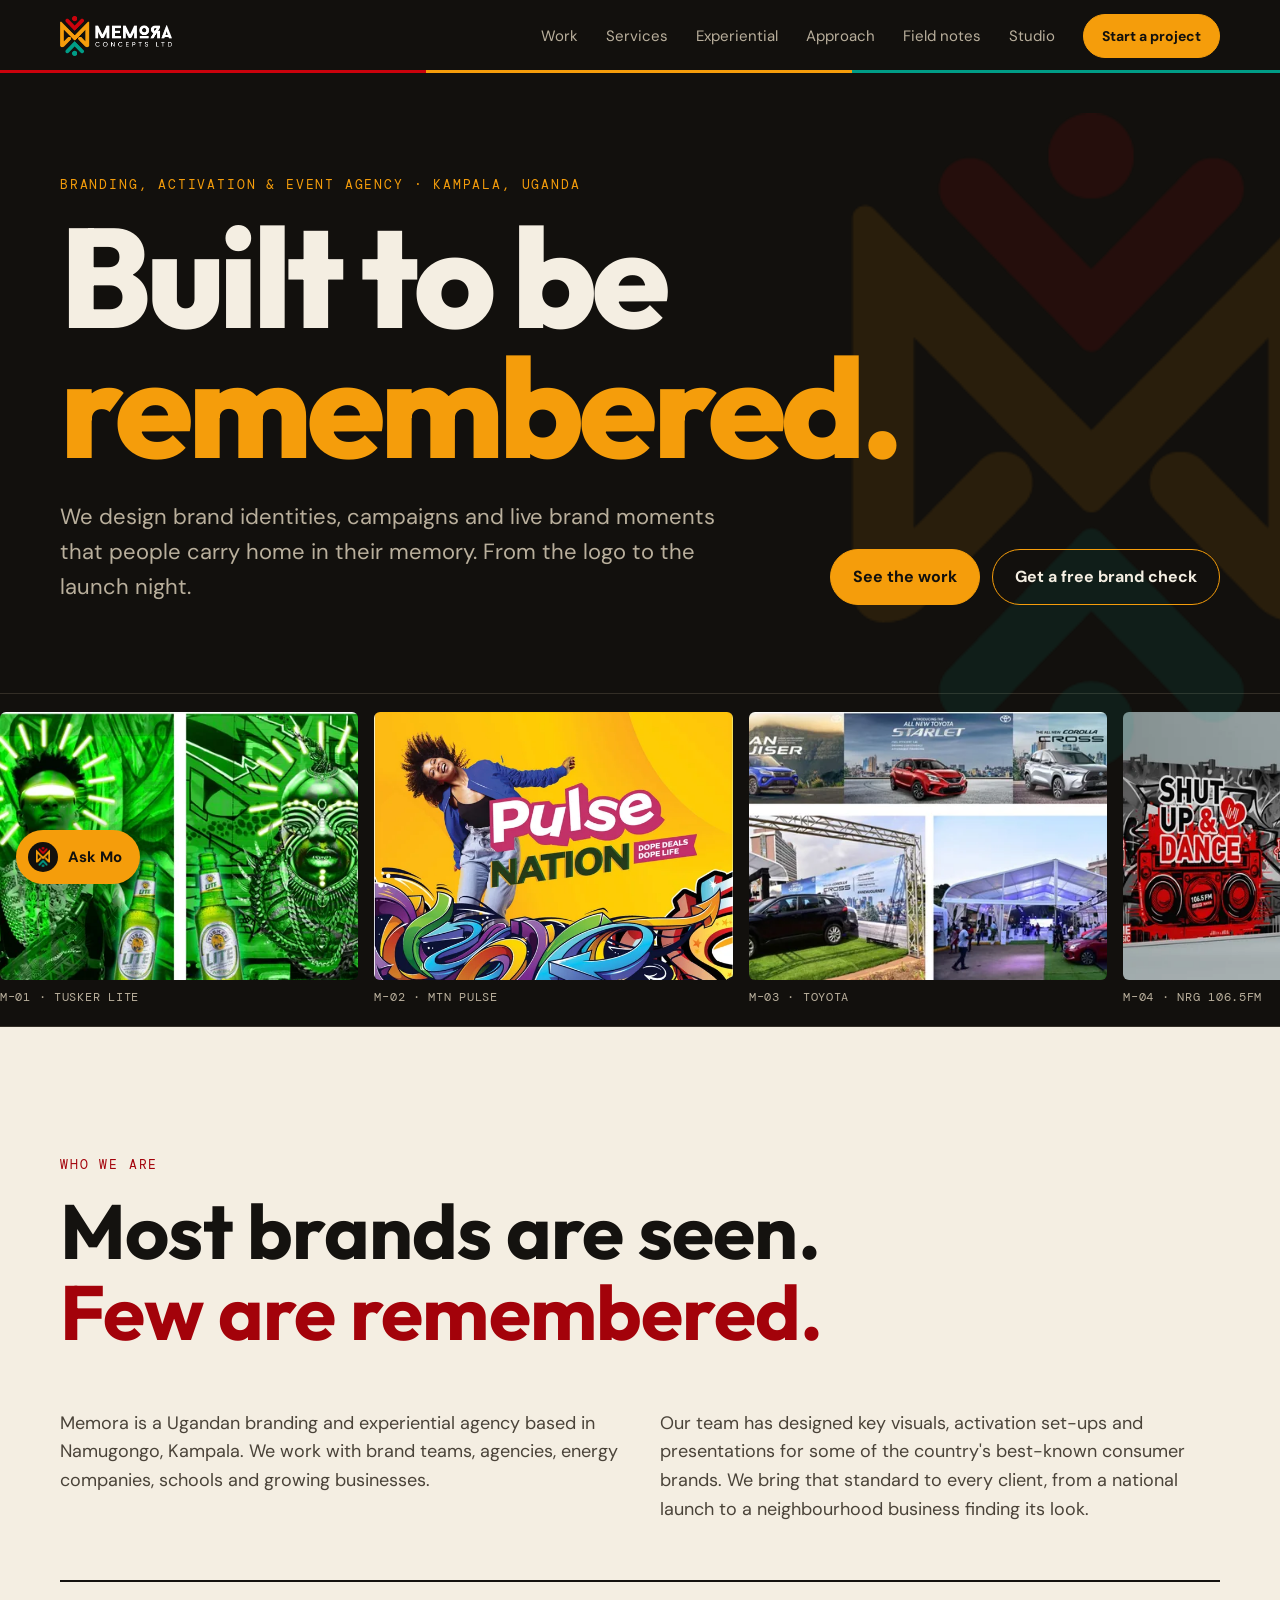
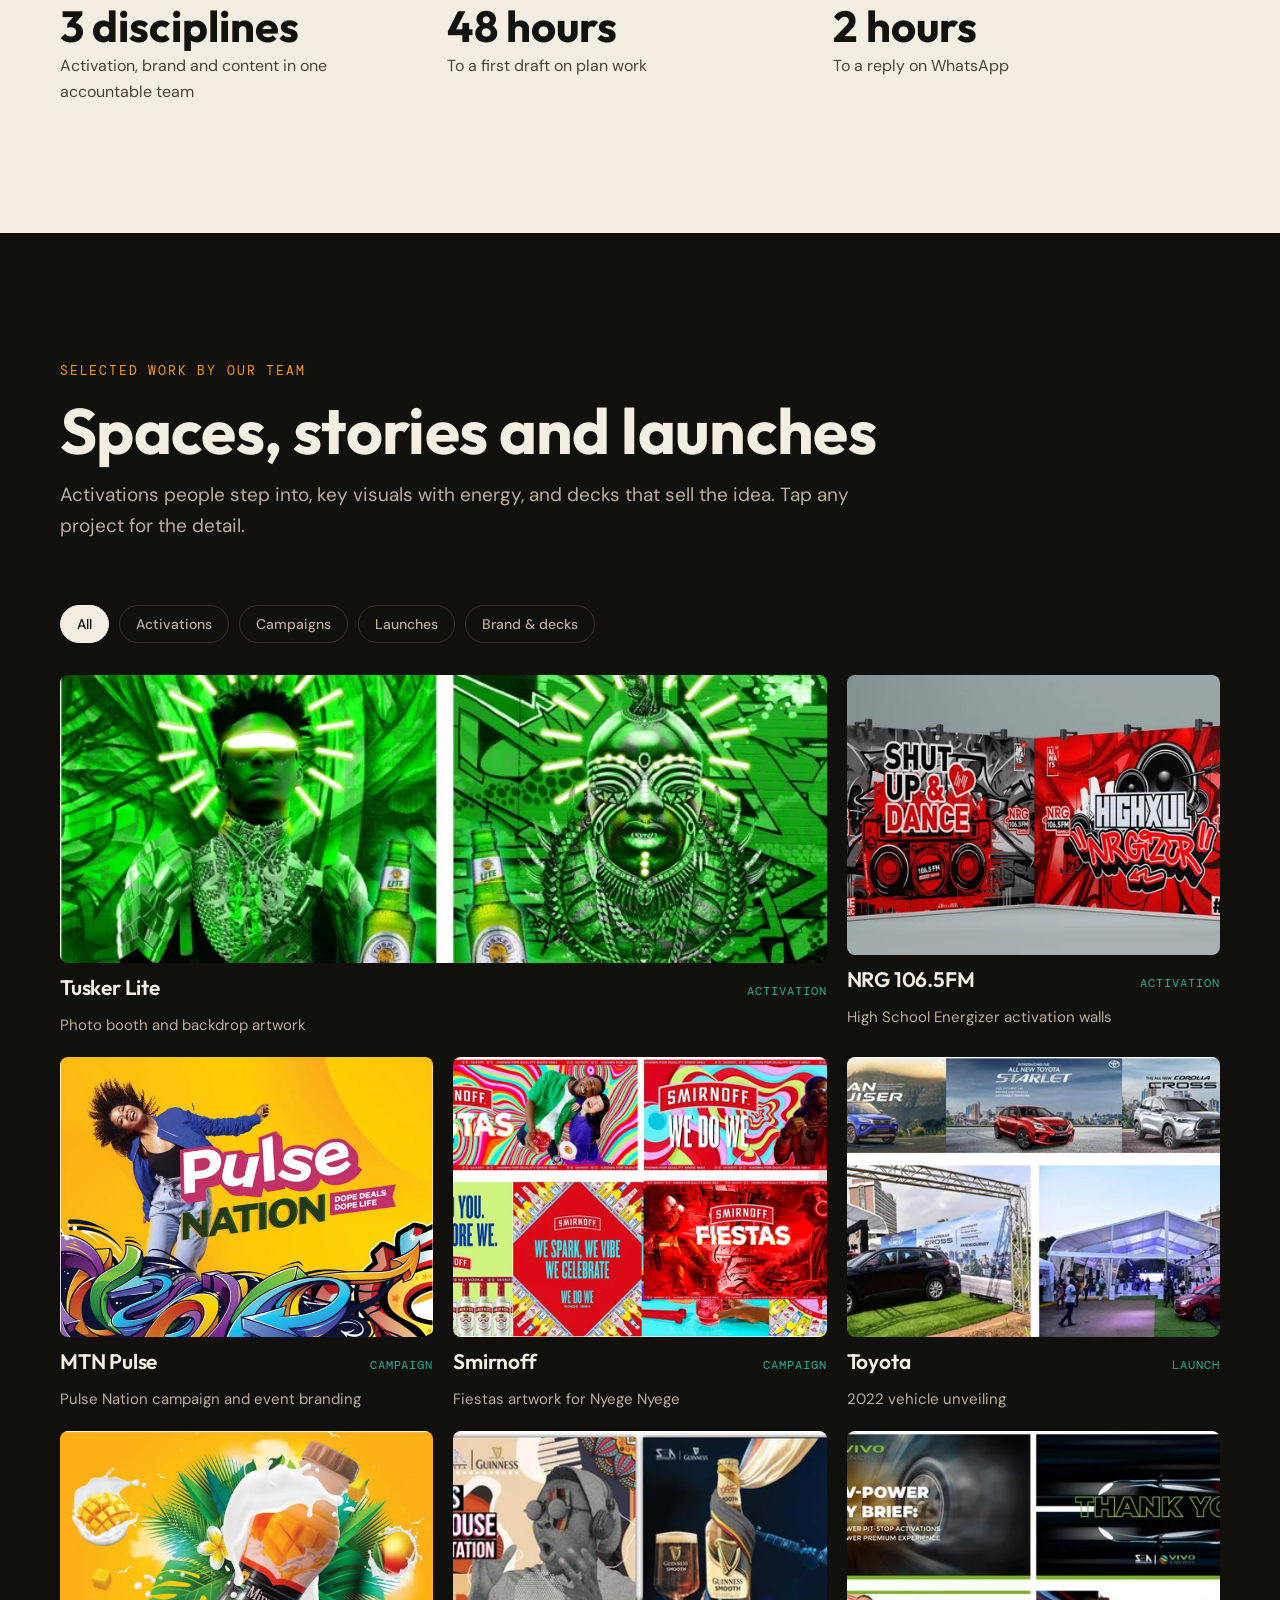
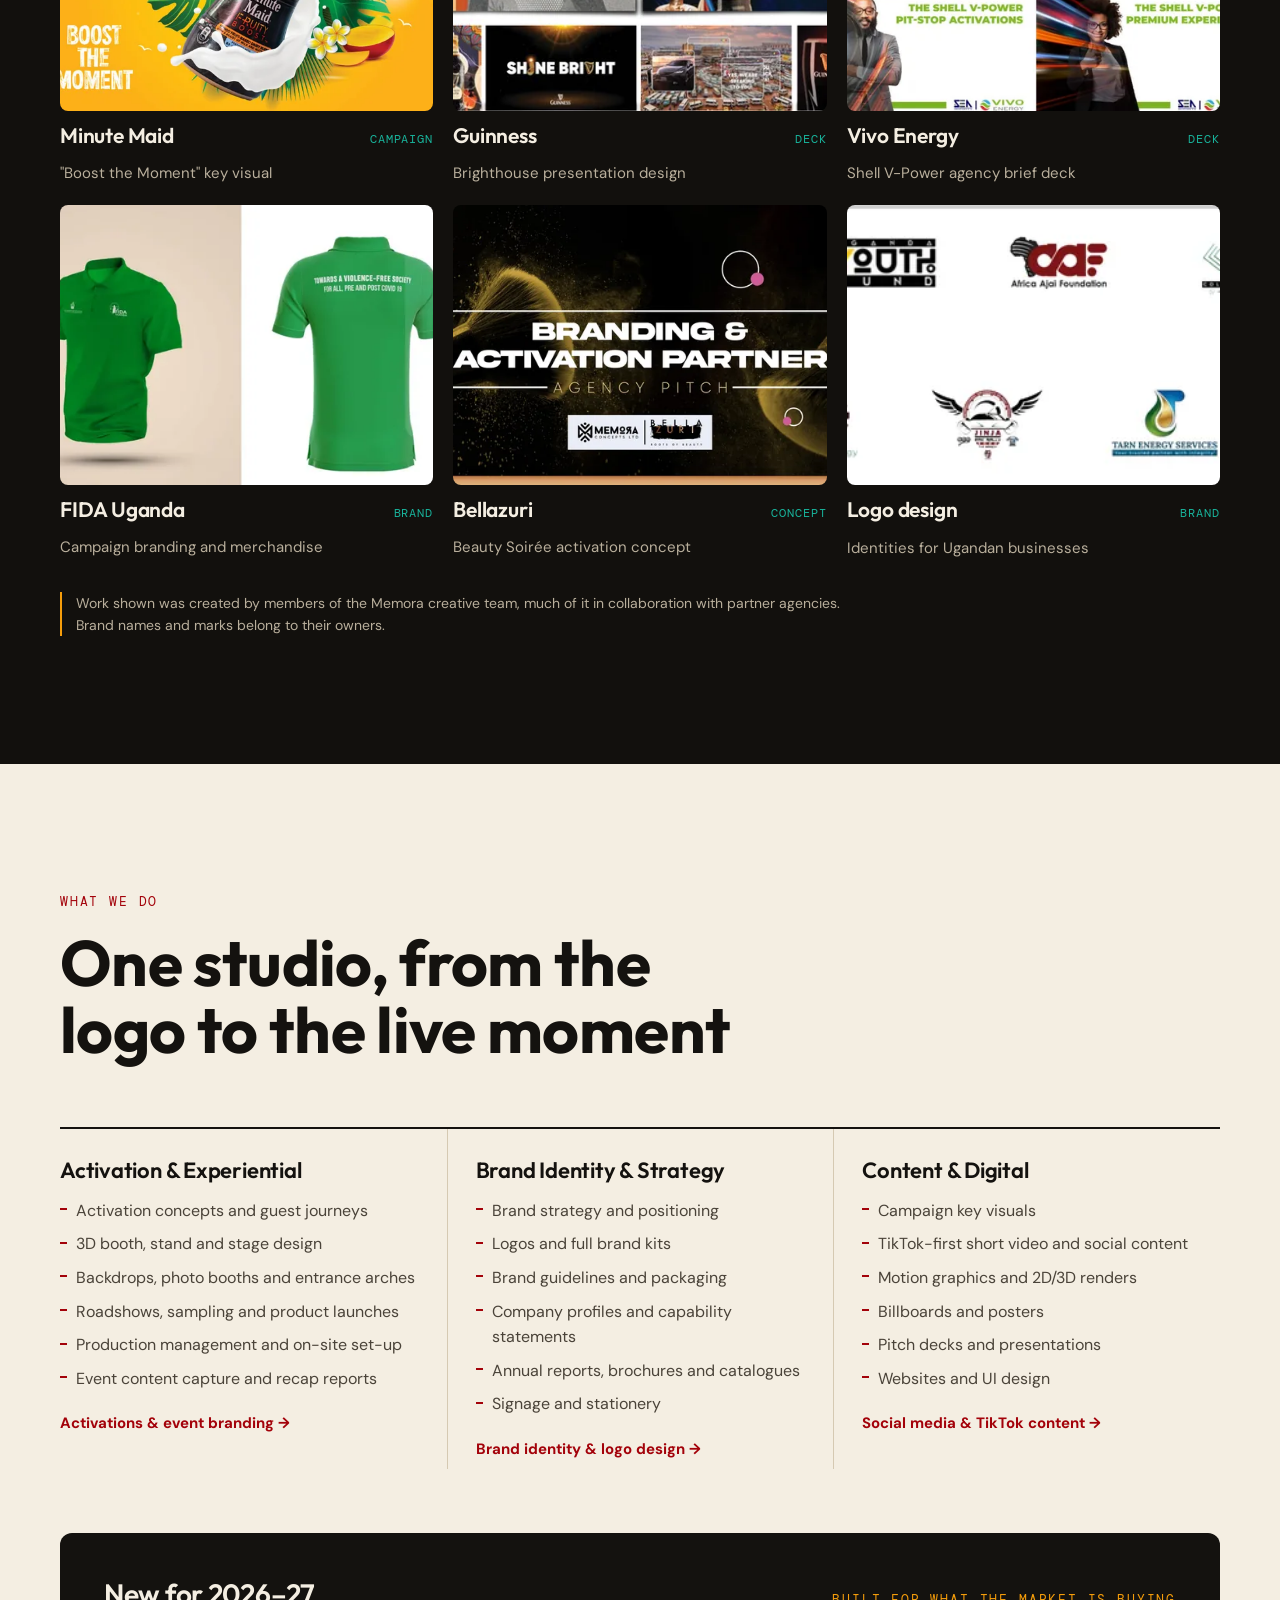
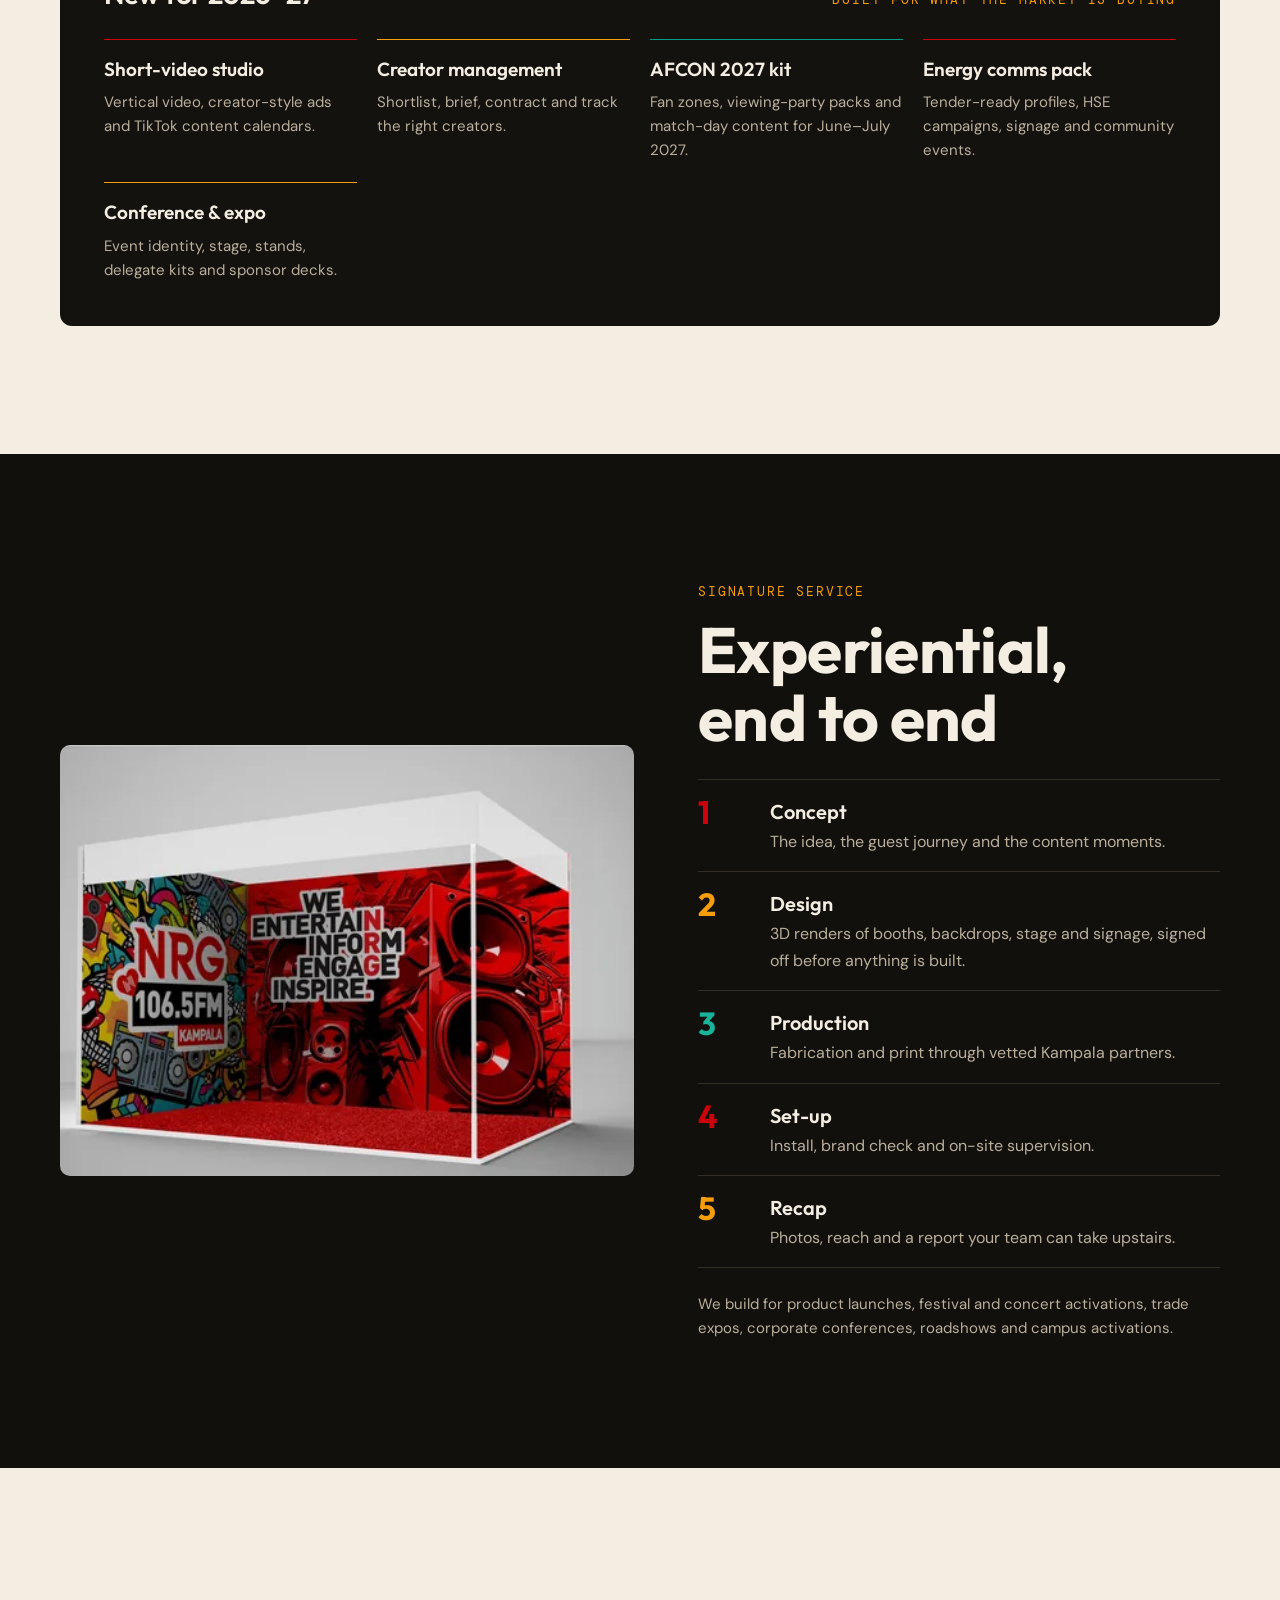
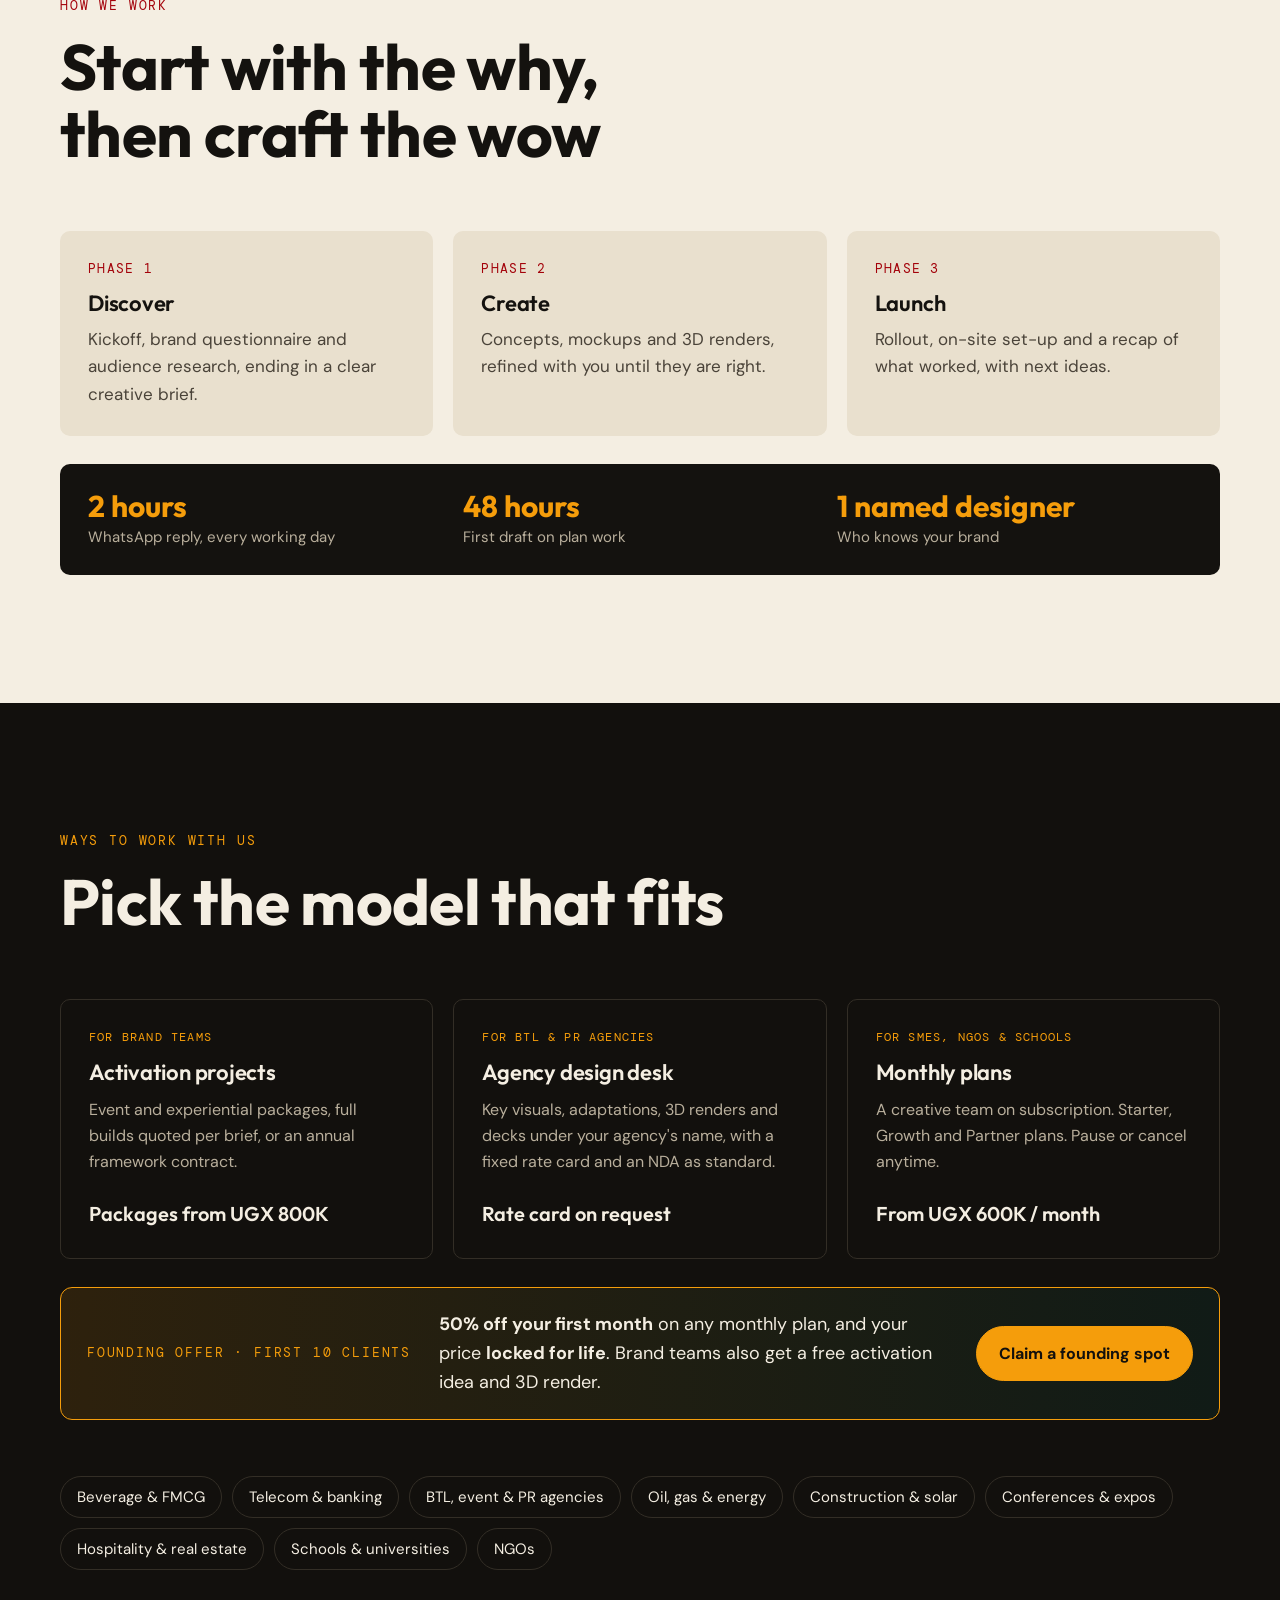
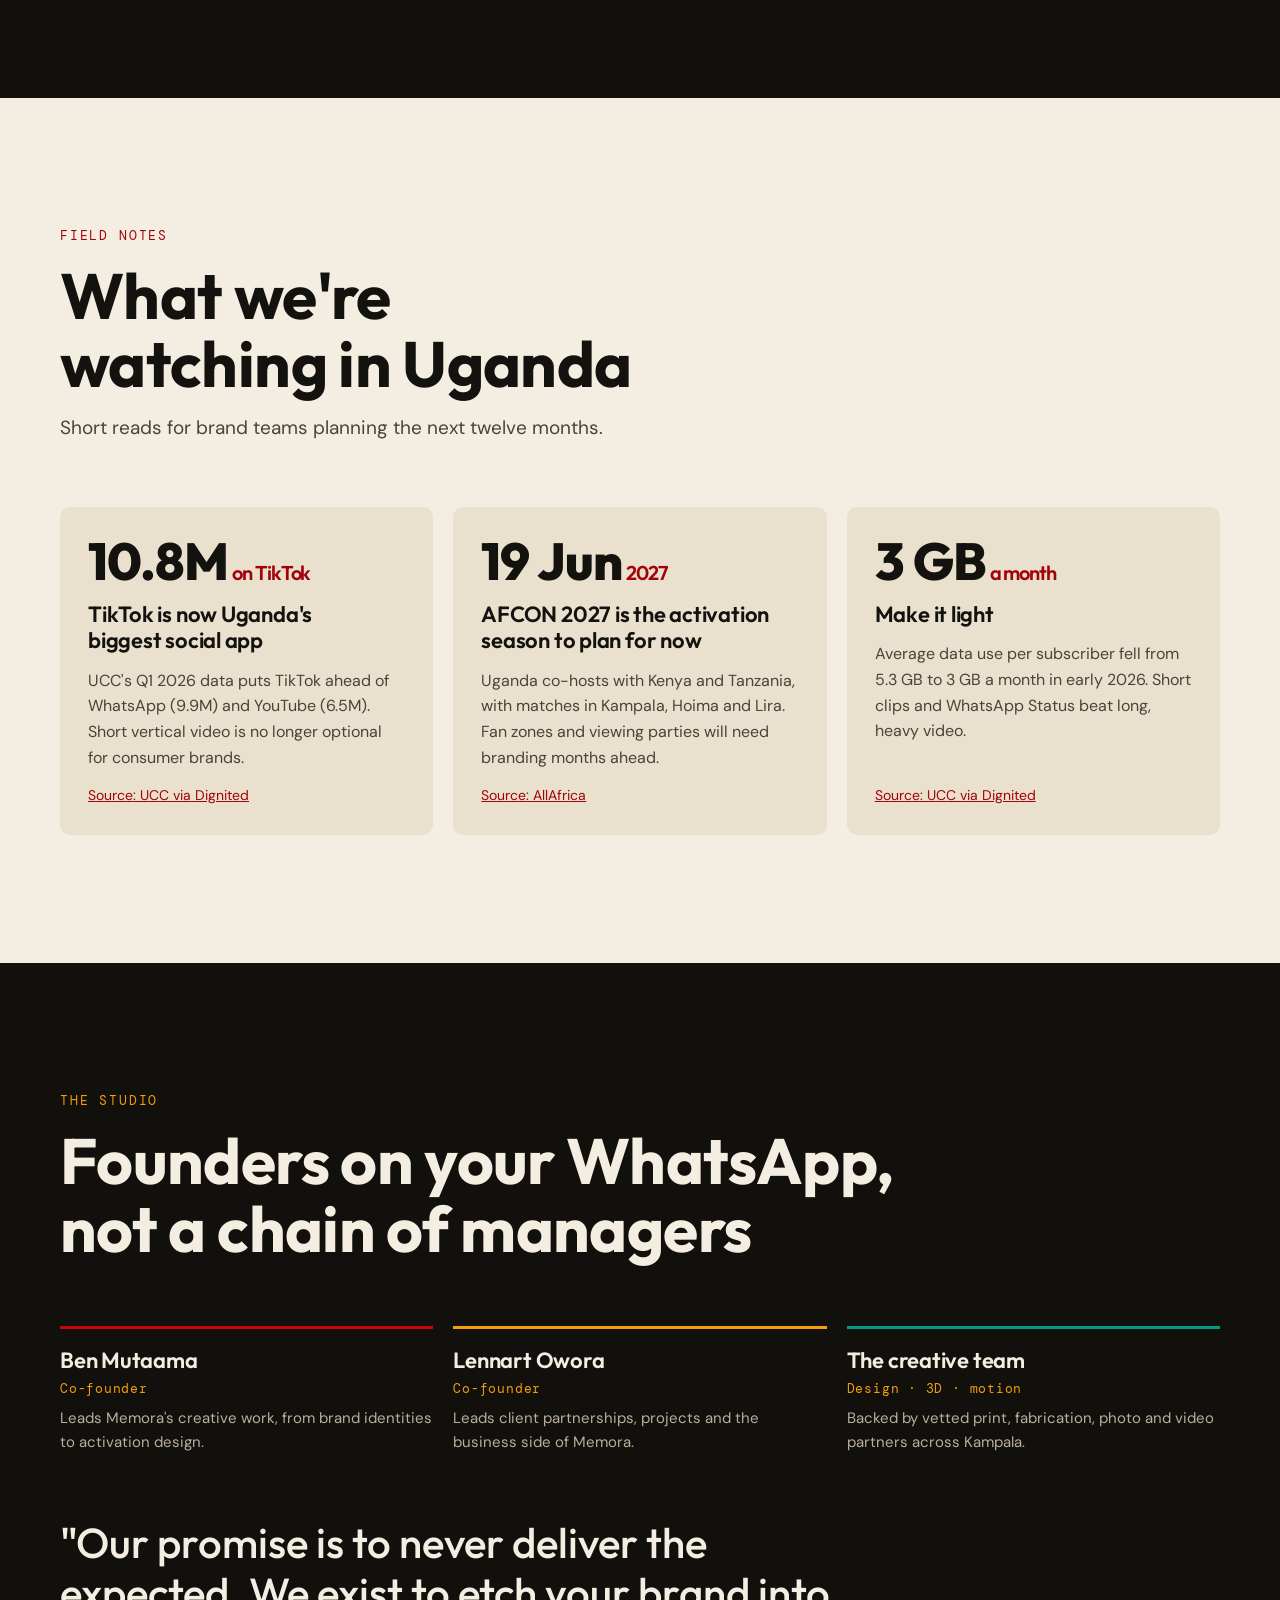
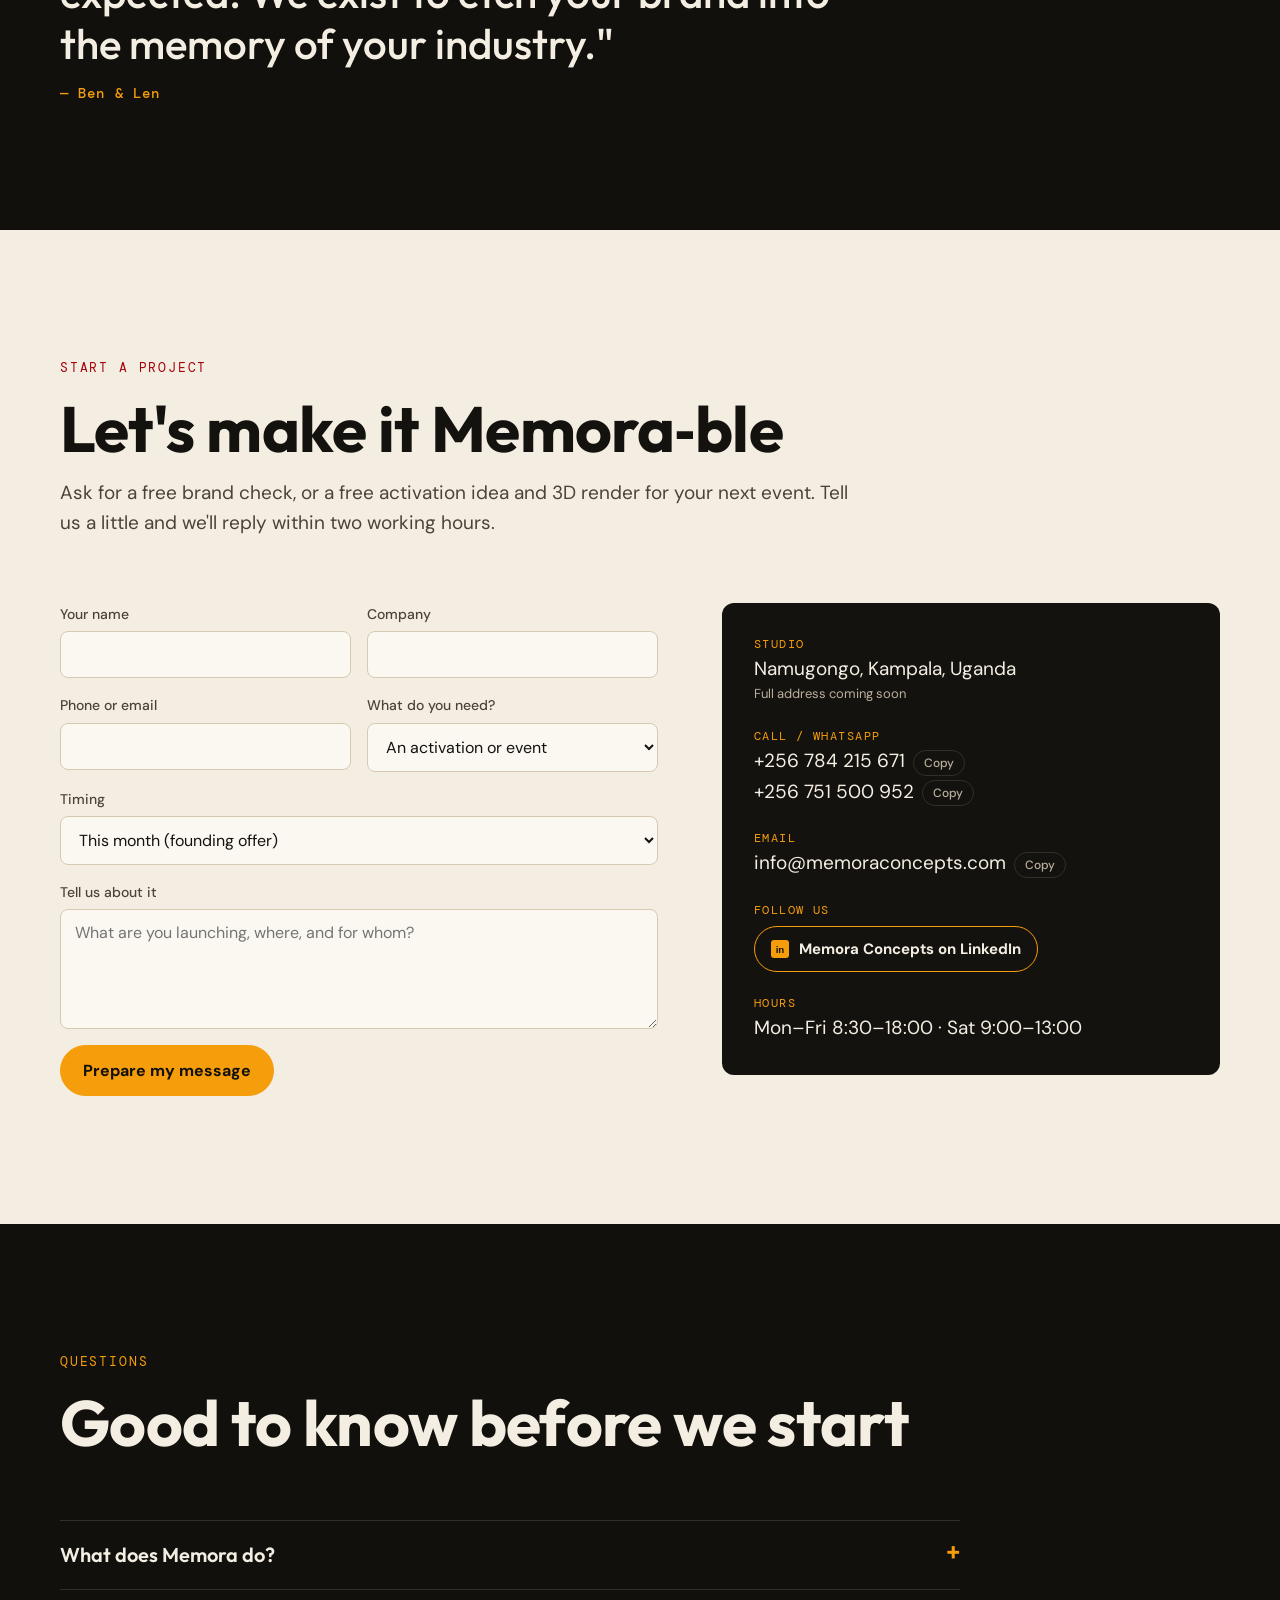
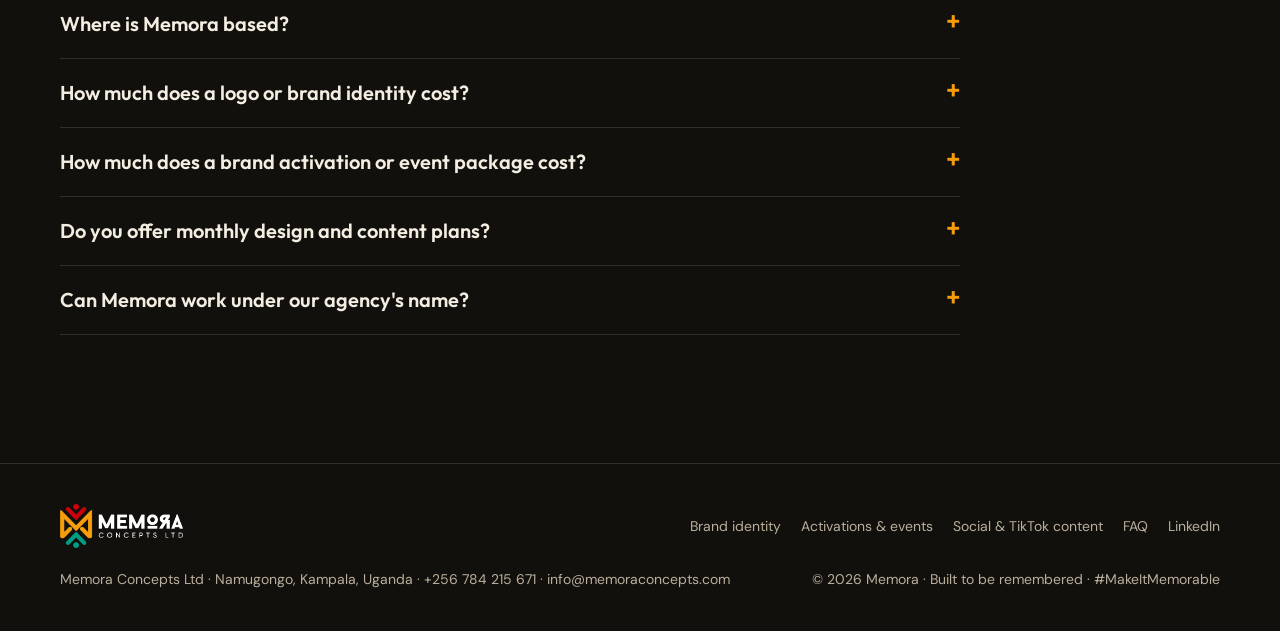
==== commit 93f50d86: "Sharper work images and whole-picture view on phones - Re-export every work image from the portfolio" ====
--- a/index.html
+++ b/index.html
@@ -121,7 +121,7 @@
   .reel .frame[aria-hidden="true"]{display:none}
 }
 .frame{width:clamp(240px,28vw,360px);flex:none;display:flex;flex-direction:column;gap:8px}
-.frame img{aspect-ratio:4/3;object-fit:cover;border-radius:6px;width:100%}
+.frame img{aspect-ratio:4/3;height:auto;object-fit:cover;border-radius:6px;width:100%}
 .frame span{font-family:var(--mono);font-size:12px;color:var(--bone-2);letter-spacing:.06em}
 
 /* statement */
@@ -146,7 +146,7 @@
 .card{all:unset;cursor:pointer;display:flex;flex-direction:column;gap:12px;min-width:0}
 .card:focus-visible{outline:2px solid var(--gold);outline-offset:6px;border-radius:8px}
 .card .ph{overflow:hidden;border-radius:8px;background:var(--stage-2)}
-.card img{width:100%;aspect-ratio:4/3;object-fit:cover;transition:transform .5s ease}
+.card img{width:100%;height:auto;aspect-ratio:4/3;object-fit:cover;transition:transform .5s ease}
 .card:hover img{transform:scale(1.04)}
 .card.wide img{aspect-ratio:8/3}
 @media (prefers-reduced-motion: reduce){.card img{transition:none}.card:hover img{transform:none}}
@@ -158,7 +158,7 @@
 dialog{border:none;padding:0;background:var(--stage-2);color:var(--bone);border-radius:12px;width:min(980px,calc(100vw - 32px));max-height:calc(100vh - 48px)}
 dialog::backdrop{background:rgba(8,7,5,.8)}
 .dlg{display:grid;grid-template-columns:minmax(0,1.4fr) minmax(0,1fr)}
-.dlg img{width:100%;height:100%;min-height:280px;object-fit:cover}
+.dlg img{width:100%;height:100%;min-height:280px;object-fit:contain;background:var(--stage)}
 .dlg-body{padding:32px;display:flex;flex-direction:column;gap:16px;overflow:auto}
 .dlg-body dl{display:grid;grid-template-columns:auto 1fr;gap:6px 16px;margin:0;font-size:15px}
 .dlg-body dt{font-family:var(--mono);font-size:12px;letter-spacing:.08em;text-transform:uppercase;color:var(--gold);padding-top:3px}
@@ -189,7 +189,7 @@
 .exp-grid{display:grid;grid-template-columns:minmax(0,1.1fr) minmax(0,1fr);gap:clamp(32px,5vw,72px);align-items:center}
 @media (max-width:900px){.exp-grid{grid-template-columns:1fr}}
 .exp-img{border-radius:10px;overflow:hidden}
-.exp-img img{width:100%;aspect-ratio:4/3;object-fit:cover}
+.exp-img img{width:100%;height:auto;aspect-ratio:4/3;object-fit:cover}
 .steps{list-style:none;margin:28px 0 0;padding:0;display:flex;flex-direction:column}
 .steps li{display:grid;grid-template-columns:56px 1fr;gap:16px;padding:16px 0;border-top:1px solid var(--line-d)}
 .steps li:last-child{border-bottom:1px solid var(--line-d)}
@@ -327,6 +327,16 @@
 .li-btn .li-ic{color:var(--gold)}
 .li-btn:hover{background:var(--gold);color:var(--stage);--li-bg:var(--gold)}
 .li-btn:hover .li-ic{color:var(--stage)}
+
+/* phones: show each piece of work whole and sharp, never a zoomed-in crop */
+@media (max-width:600px){
+  .card img,.card.wide img{aspect-ratio:auto;object-fit:contain}
+  .card .ph{background:var(--stage-2)}
+  .exp-img img{aspect-ratio:auto}
+  .reel .frame{width:min(78vw,320px)}
+  .dlg img{height:auto;min-height:0;max-height:55vh;object-fit:contain;background:var(--stage)}
+}
+img{image-rendering:auto}
 </style>
 </head>
 <body>
@@ -479,7 +489,7 @@
 
   <section id="experiential" aria-labelledby="exp-title">
     <div class="wrap exp-grid">
-      <div class="exp-img"><img src="img/nrg_booth2.webp" alt="3D render of a red NRG 106.5FM branded activation booth"></div>
+      <div class="exp-img"><img loading="lazy" width="1200" height="630" src="img/nrg_booth2.webp" srcset="img/nrg_booth2-640.webp 640w, img/nrg_booth2.webp 1200w, img/nrg_booth2-2000.webp 2000w" sizes="(max-width:860px) 100vw, 600px" alt="3D render of a red NRG 106.5FM branded activation booth"></div>
       <div>
         <p class="eyebrow">Signature service</p>
         <h2 id="exp-title" style="margin-top:14px">Experiential, end to end</h2>
@@ -699,14 +709,17 @@
     {t:'Logo design',k:'brand',tag:'Brand',img:'logos',s:'Identities for Ugandan businesses',made:'Logos and brand marks',role:'Memora clients and team work',x:'Marks for businesses including Kores Eye Care and Tarn Energy.'}
   ];
   var grid=document.getElementById('grid'), reel=document.getElementById('reel');
+  var DIMS={"toyota":[1200,635],"guinness":[1200,536],"vivo":[1200,641],"logos":[1200,407],"pulse_nation":[1200,1003],"fida":[1200,630],"smirnoff":[1200,653],"minute_maid":[1200,801],"mtn_pulse":[1200,737],"tusker_booth":[1200,591],"nrg_booth":[1200,630],"nrg_booth2":[1200,630],"bellazuri_1":[1200,675]};
+  function srcs(n){return 'src="img/'+n+'.webp" srcset="img/'+n+'-640.webp 640w, img/'+n+'.webp 1200w, img/'+n+'-2000.webp 2000w"'}
+  function dims(n){var d=DIMS[n]||[1200,800];return ' width="'+d[0]+'" height="'+d[1]+'"'}
   function card(w,i){
     var b=document.createElement('button'); b.className='card'; b.dataset.k=w.k; b.dataset.i=i;
     
-    b.innerHTML='<div class="ph"><img loading="lazy" decoding="async" width="1200" height="900" src="img/'+w.img+'.webp" alt="'+w.t+': '+w.s+'"></div><div class="meta"><h3>'+w.t+'</h3><span class="tag">'+w.tag+'</span></div><p>'+w.s+'</p>';
+    b.innerHTML='<div class="ph"><img loading="lazy" decoding="async"'+dims(w.img)+' '+srcs(w.img)+' sizes="(max-width:600px) calc(100vw - 32px), (max-width:980px) 50vw, 400px" alt="'+w.t+': '+w.s+'"></div><div class="meta"><h3>'+w.t+'</h3><span class="tag">'+w.tag+'</span></div><p>'+w.s+'</p>';
     b.addEventListener('click',function(){openW(i)}); return b;
   }
   W.forEach(function(w,i){grid.appendChild(card(w,i))});
-  function narrow(){var m=window.matchMedia('(max-width:600px)').matches;grid.querySelectorAll('.card').forEach(function(c){var w=W[+c.dataset.i];var on=(w.wide&&!m&&currentF==='all');c.style.gridColumn=on?'span 2':'';c.classList.toggle('wide',on)})}
+  function narrow(){var m=window.matchMedia('(max-width:600px)').matches;grid.querySelectorAll('.card').forEach(function(c){var w=W[+c.dataset.i];var on=!!(w.wide&&!m&&currentF==='all');c.style.gridColumn=on?'span 2':'';c.classList.toggle('wide',on)})}
   var currentF='all';
   document.querySelectorAll('.chip').forEach(function(c){c.addEventListener('click',function(){
     currentF=c.dataset.f;
@@ -718,12 +731,12 @@
   // reel: two copies for a seamless loop
   var picks=[0,2,4,1,3,5,6,9];
   for(var r=0;r<2;r++){picks.forEach(function(i,n){var w=W[i];var f=document.createElement('div');f.className='frame';if(r)f.setAttribute('aria-hidden','true');
-    f.innerHTML='<img src="img/'+w.img+'.webp" alt="'+(r?'':w.t)+'"><span>M–'+String(n+1).padStart(2,'0')+' · '+w.t.toUpperCase()+'</span>';reel.appendChild(f)})}
+    f.innerHTML='<img'+dims(w.img)+' '+srcs(w.img)+' sizes="(max-width:600px) 260px, 360px" alt="'+(r?'':w.t)+'"><span>M–'+String(n+1).padStart(2,'0')+' · '+w.t.toUpperCase()+'</span>';reel.appendChild(f)})}
   if('IntersectionObserver' in window){var reelBox=reel.parentNode;new IntersectionObserver(function(es){reelBox.classList.toggle('off',!es[0].isIntersecting)}).observe(reelBox)}
   // dialog
   var d=document.getElementById('dlg');
   function openW(i){var w=W[i];
-    document.getElementById('dlgImg').src='img/'+w.img+'.webp';document.getElementById('dlgImg').alt=w.t+': '+w.s;
+    var di=document.getElementById('dlgImg');di.sizes='(max-width:760px) 100vw, 560px';di.srcset='img/'+w.img+'-640.webp 640w, img/'+w.img+'.webp 1200w, img/'+w.img+'-2000.webp 2000w';di.src='img/'+w.img+'.webp';document.getElementById('dlgImg').alt=w.t+': '+w.s;
     document.getElementById('dlgTag').textContent=w.tag;document.getElementById('dlgTitle').textContent=w.t;
     document.getElementById('dlgText').textContent=w.x;document.getElementById('dlgMade').textContent=w.made;document.getElementById('dlgRole').textContent=w.role;
     document.getElementById('dlgCredit').textContent=w.role.indexOf('partner')>-1?'Created by the Memora creative team in collaboration with a partner agency. Brand names and marks belong to their owners.':'';
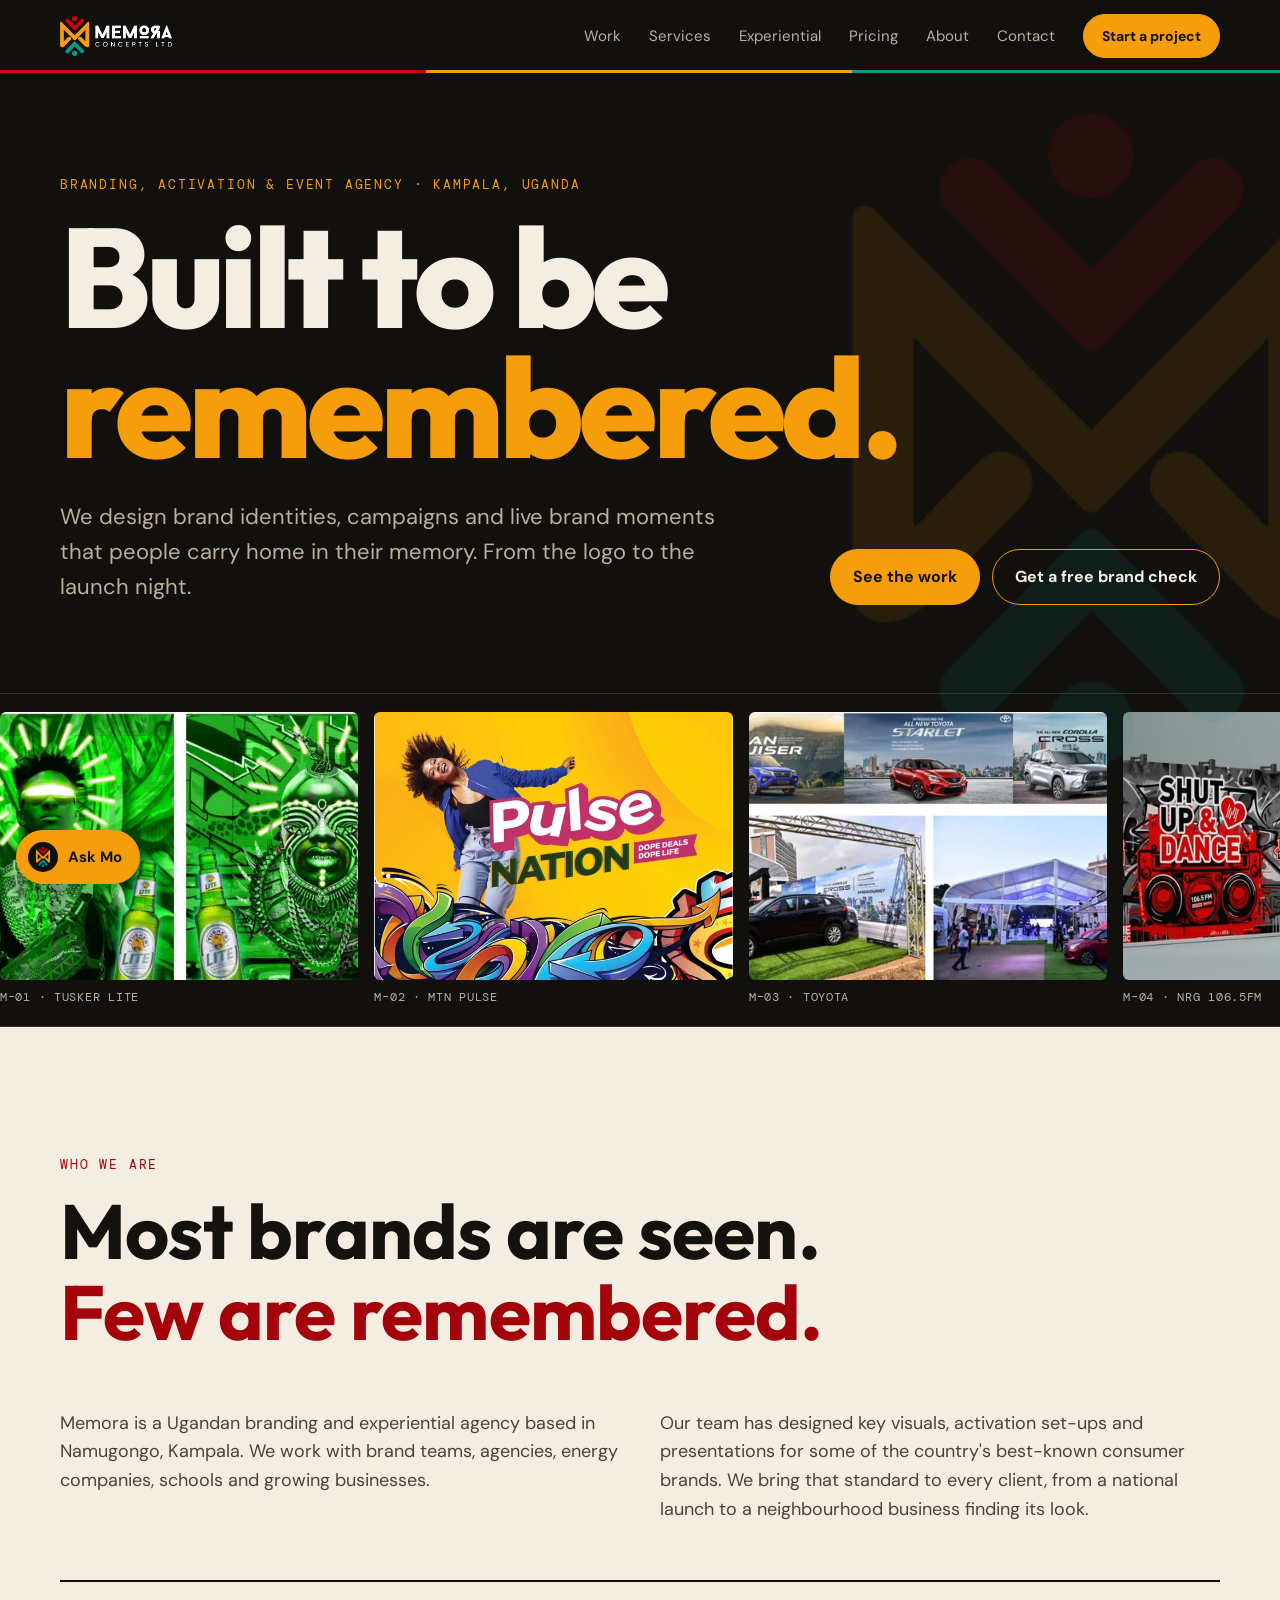
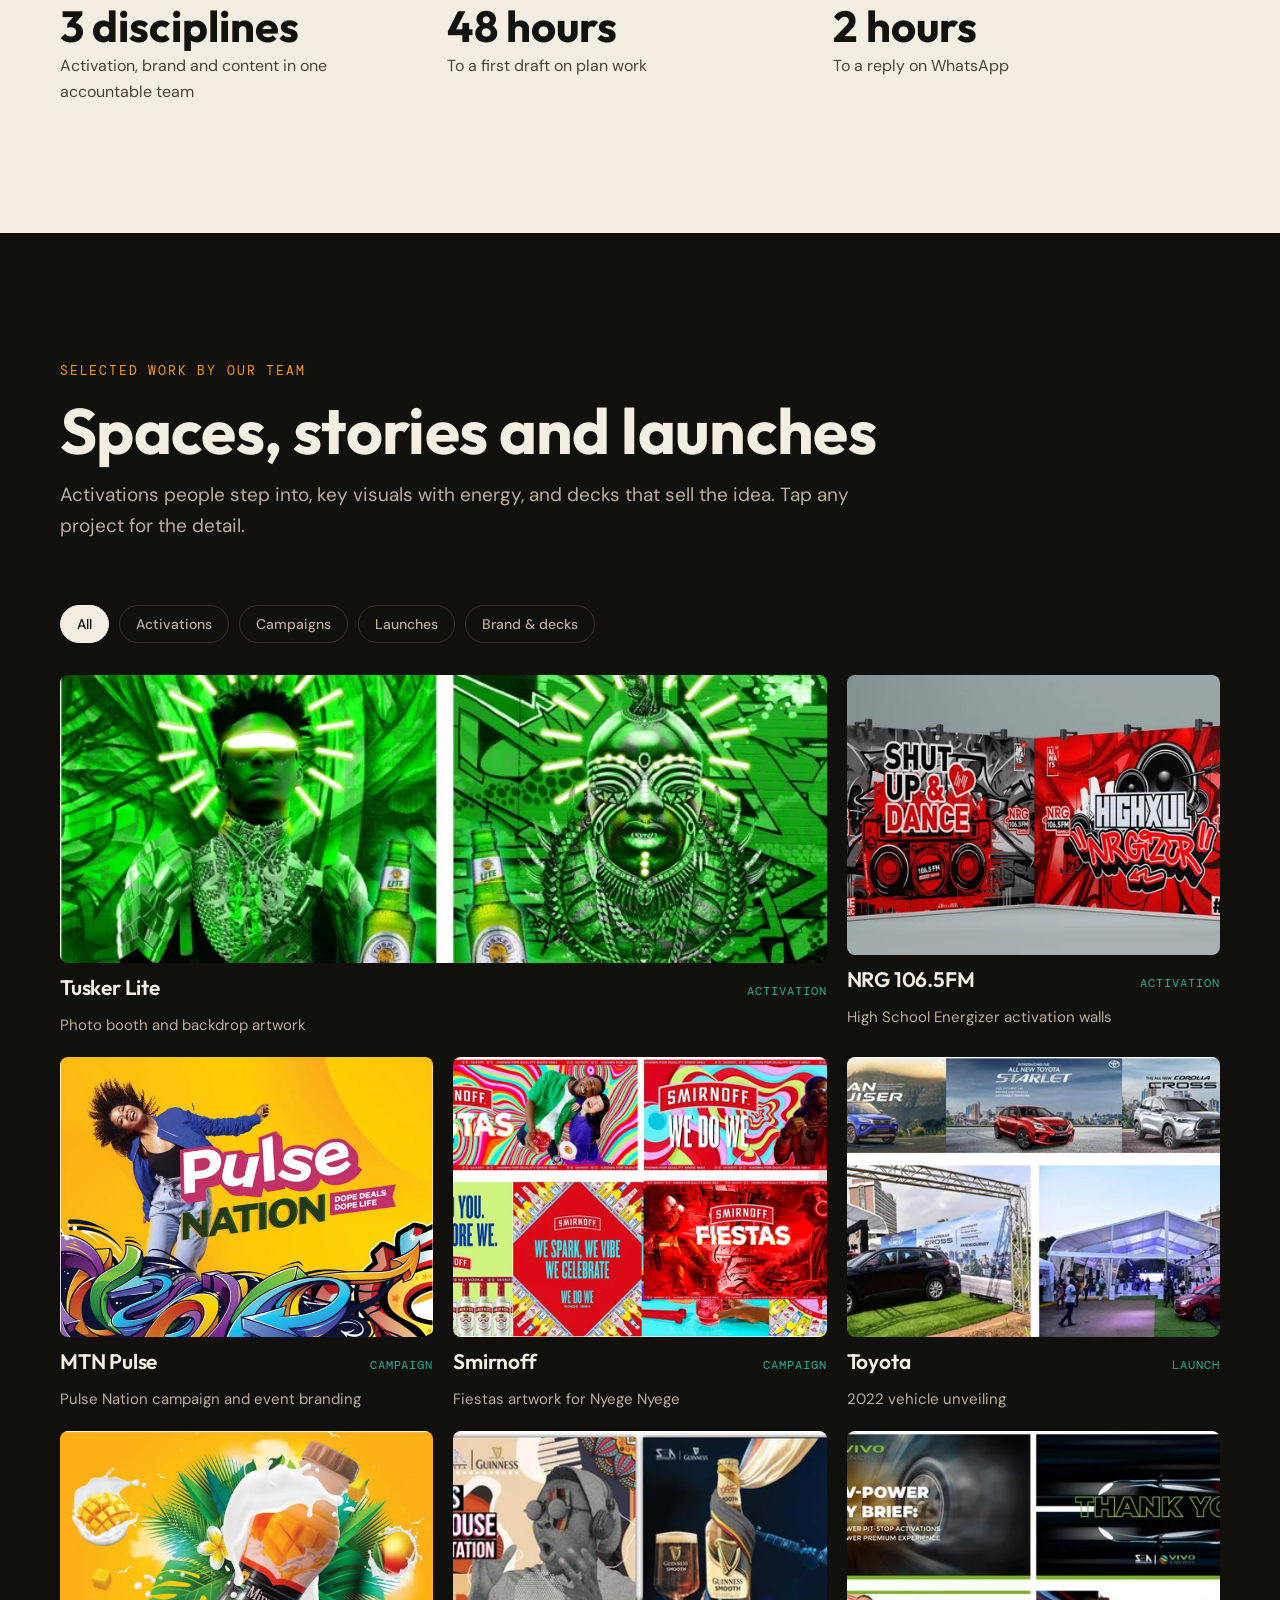
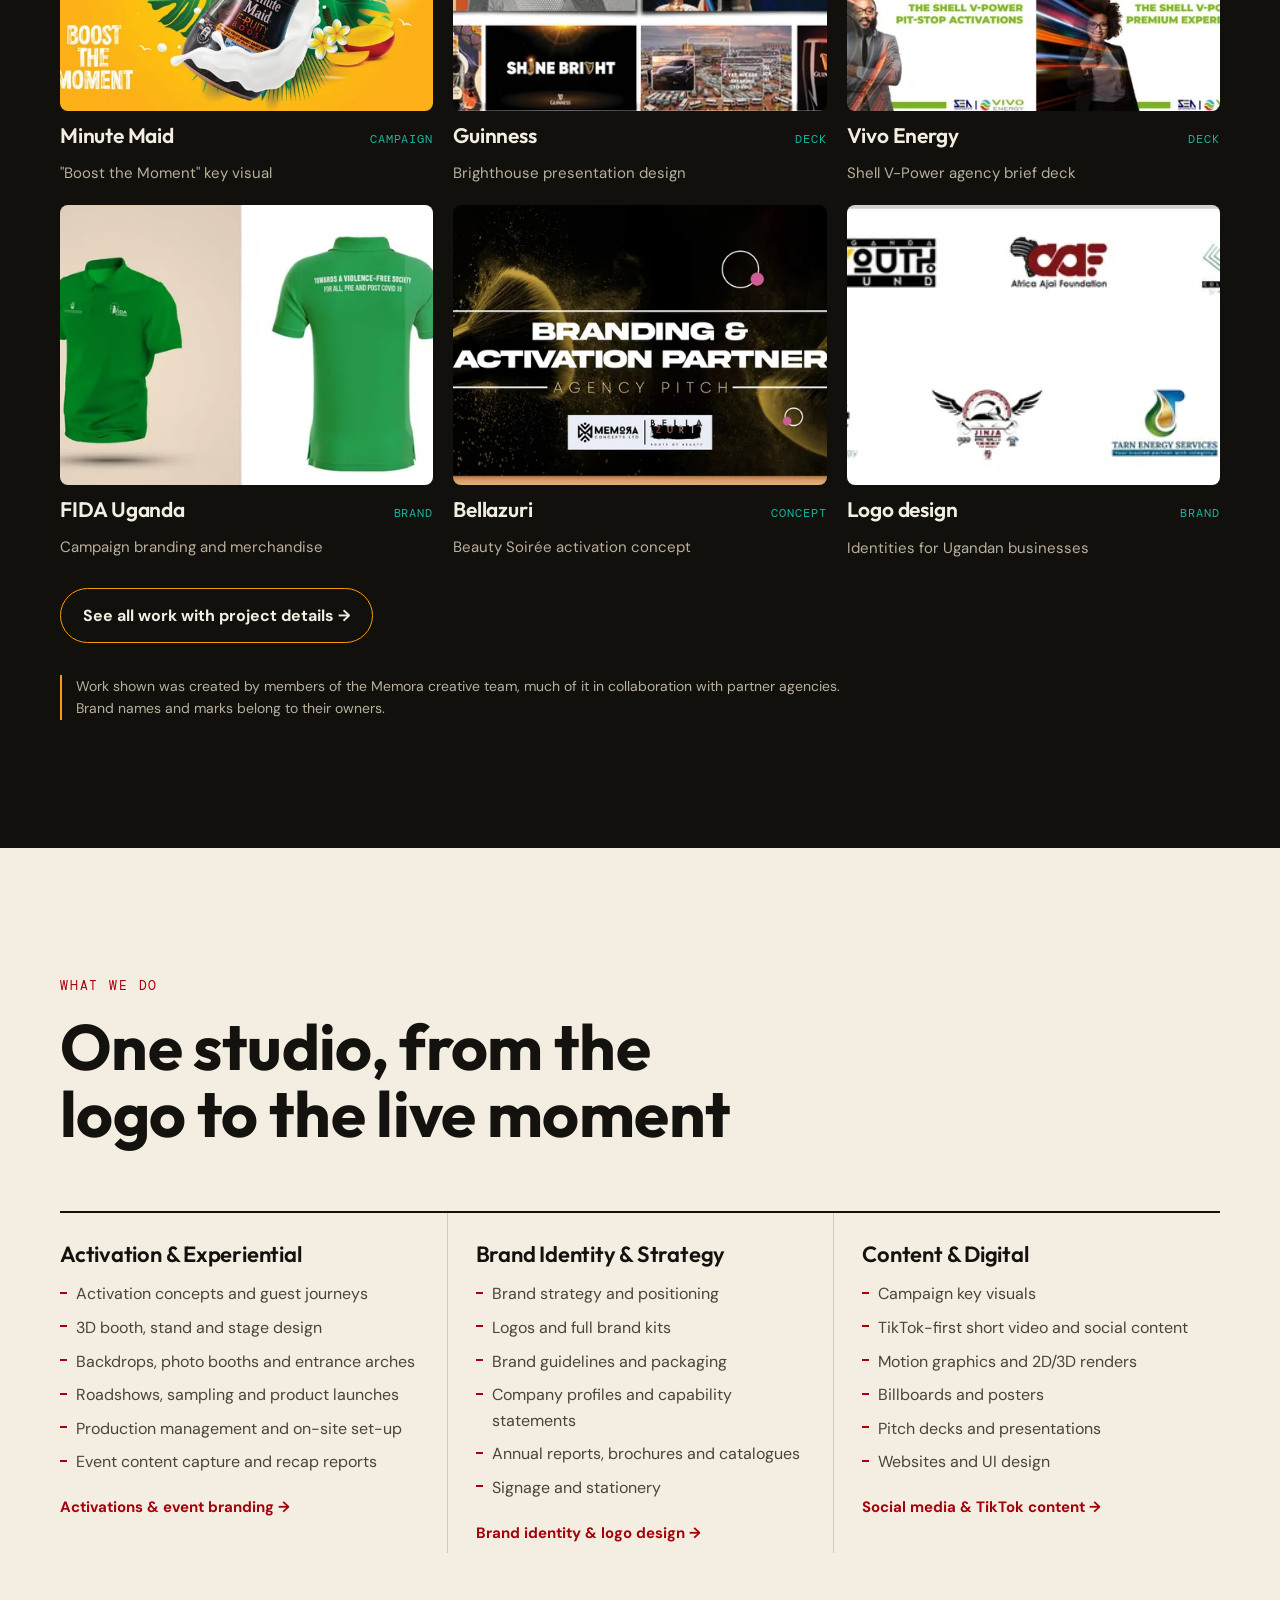
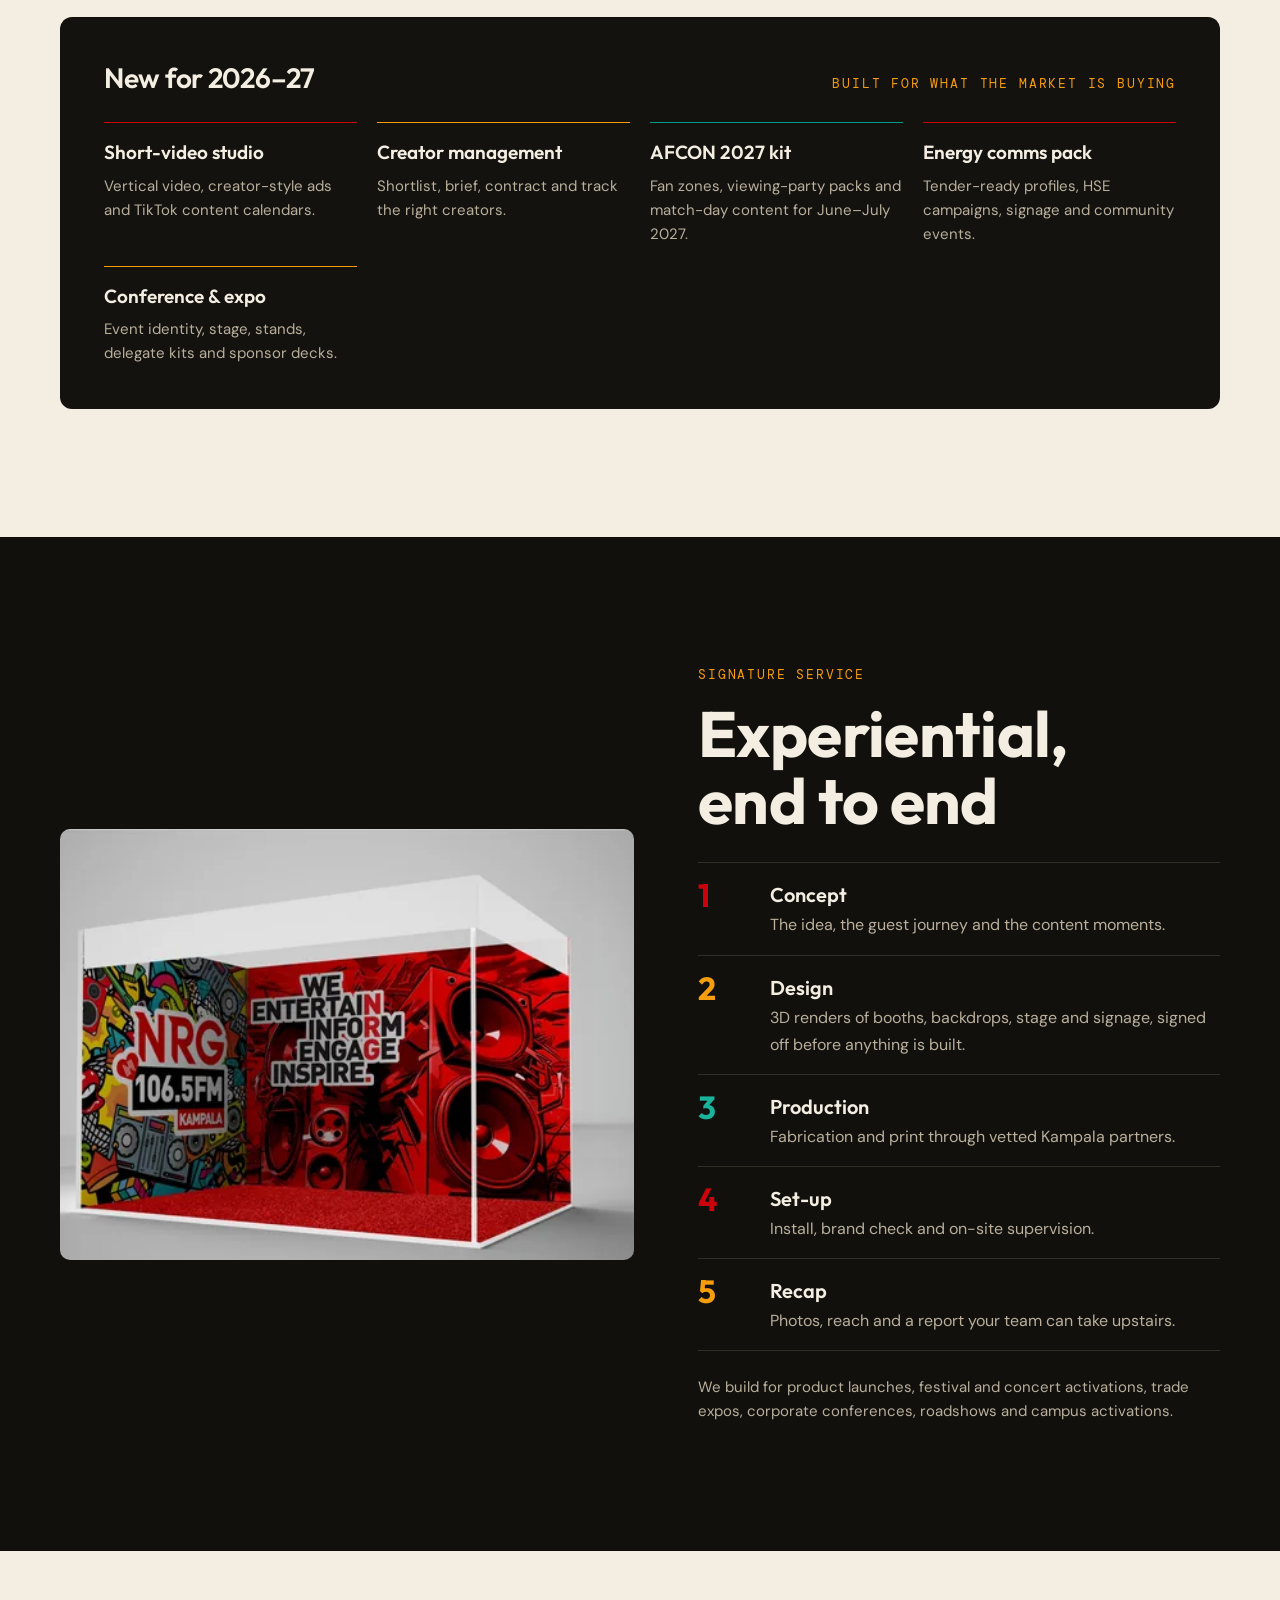
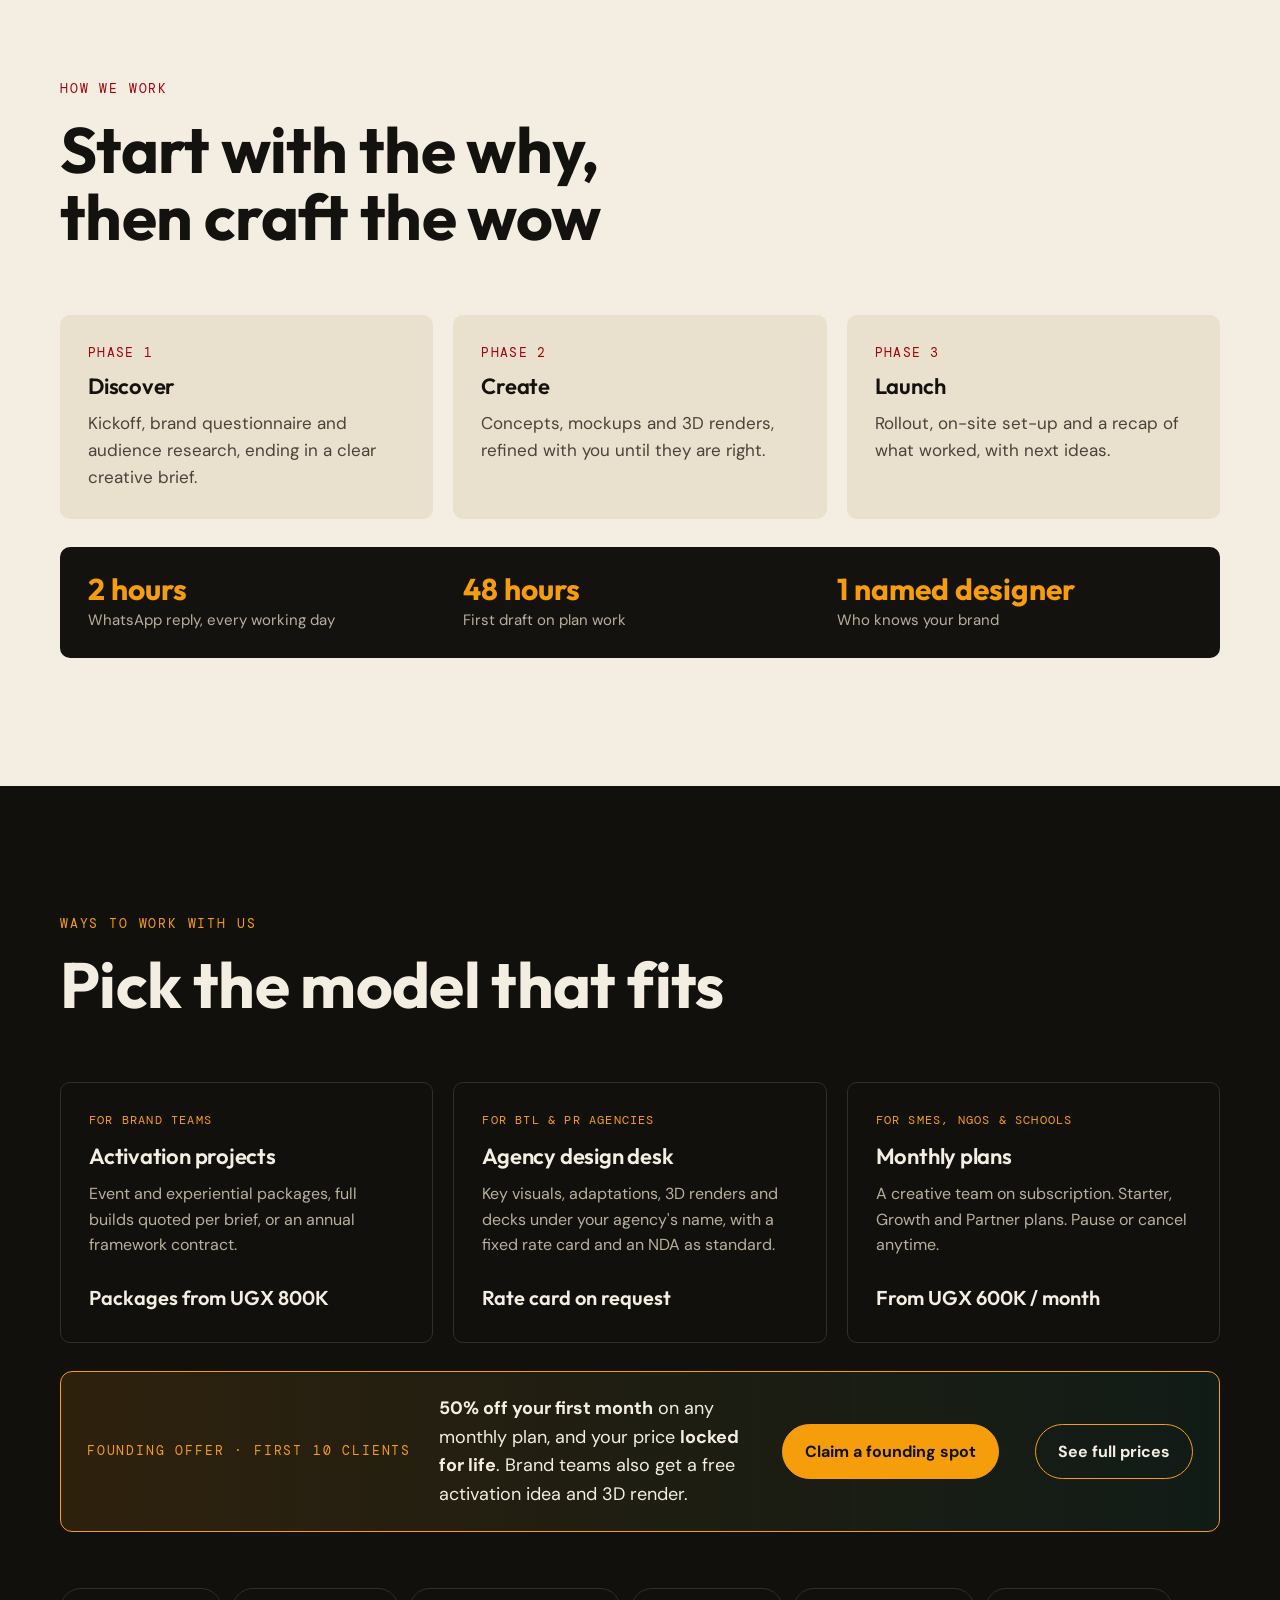
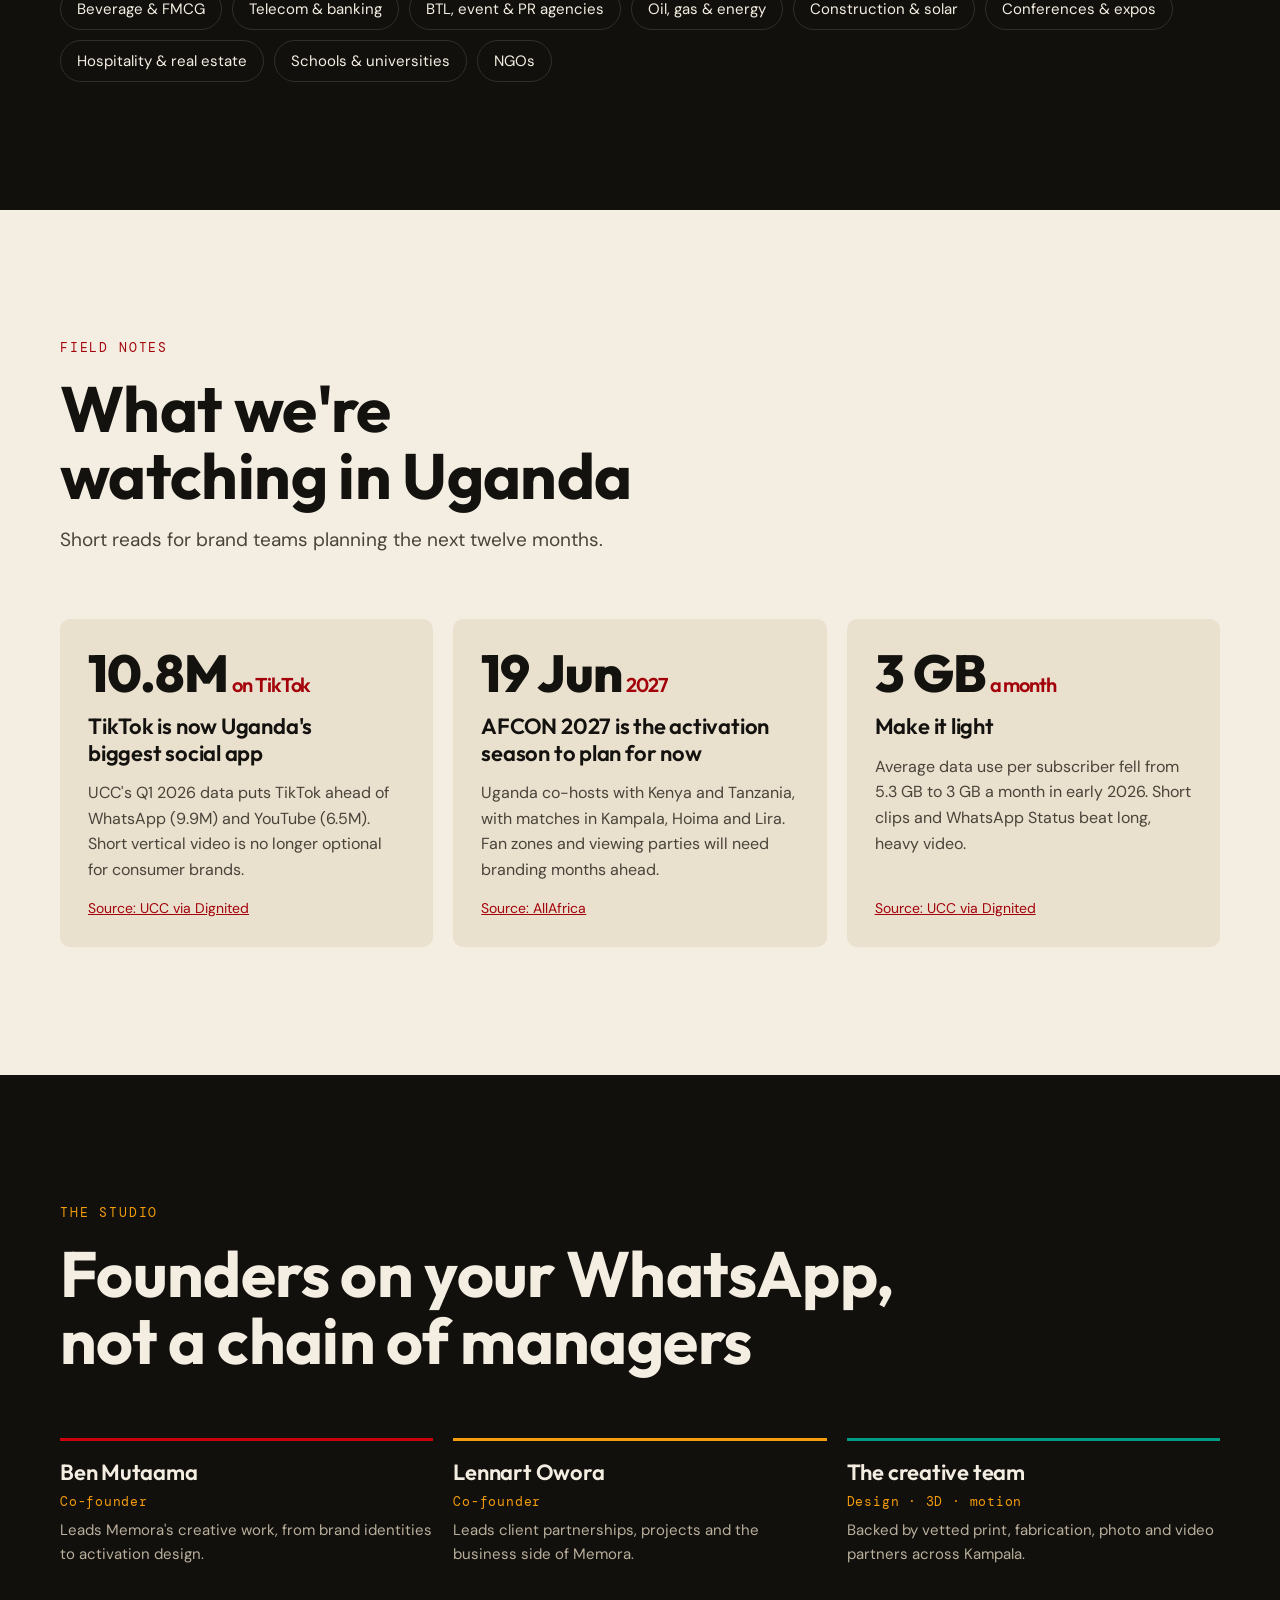
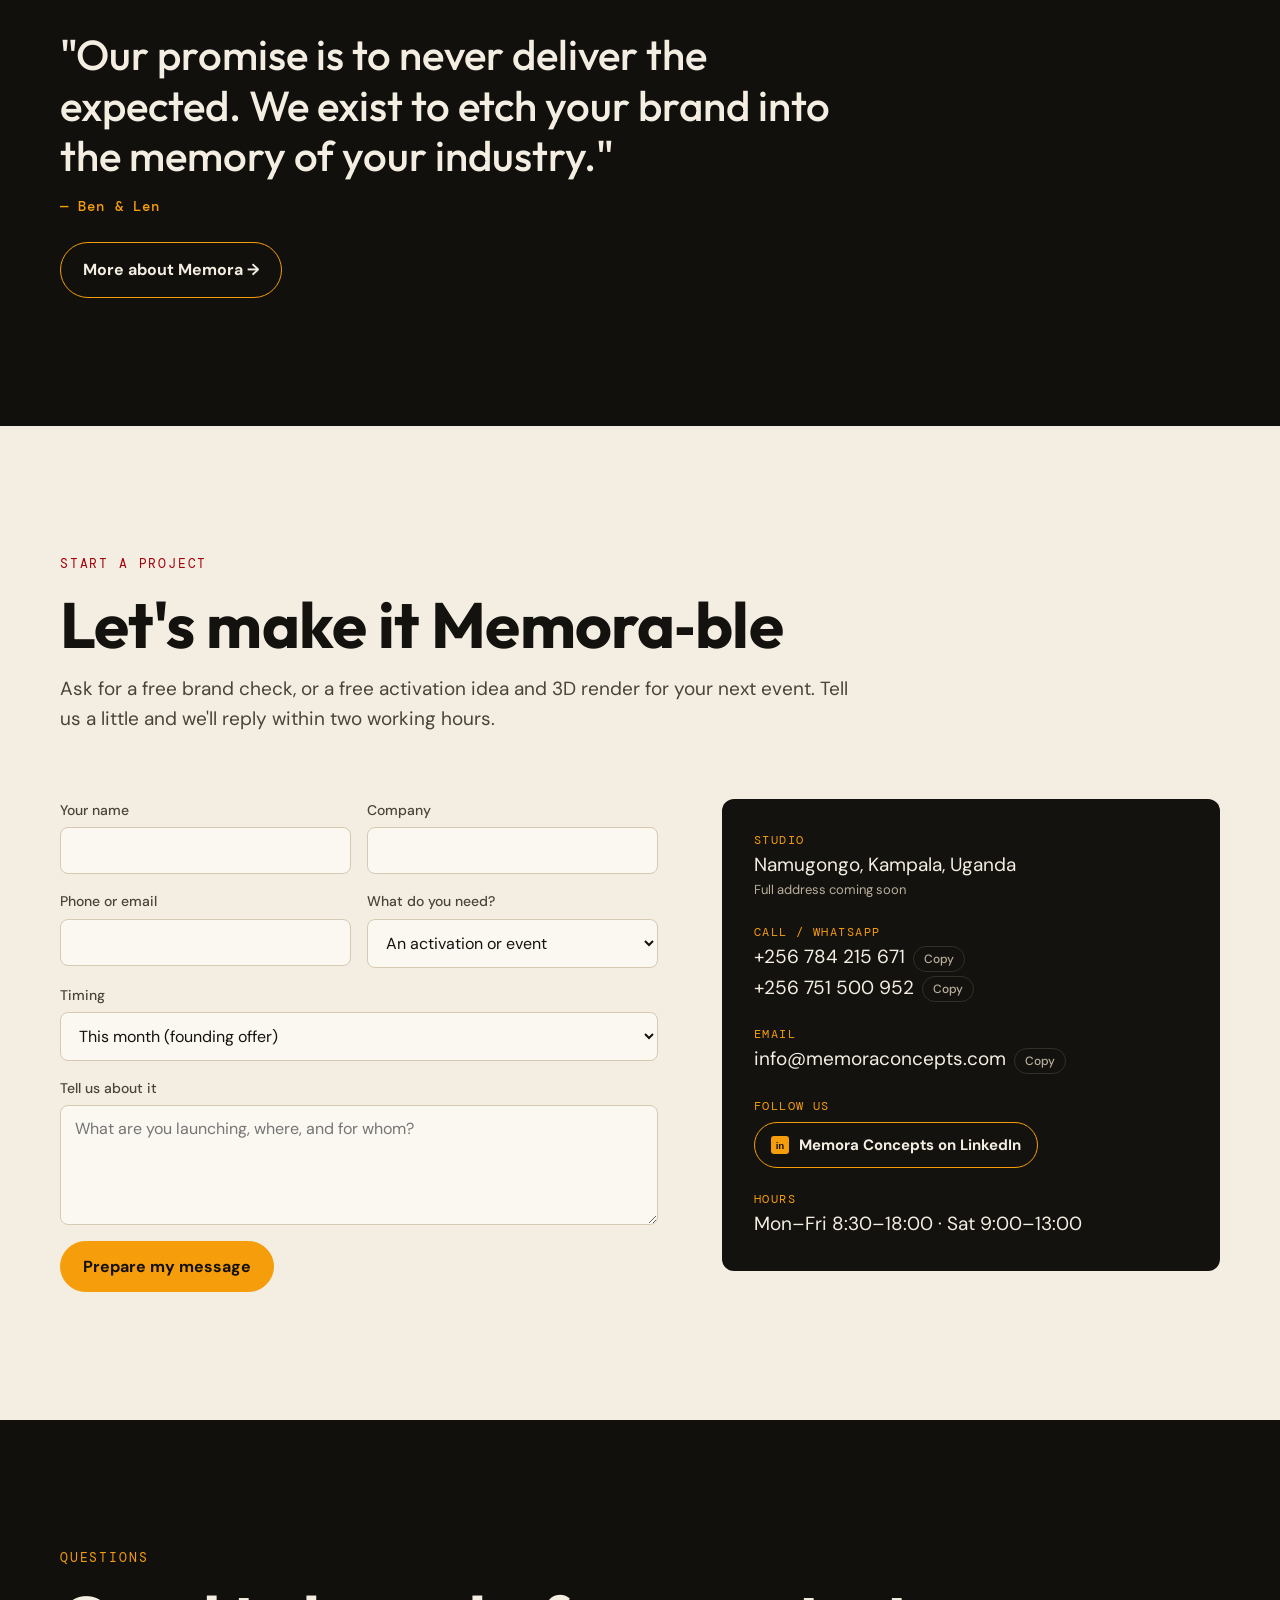
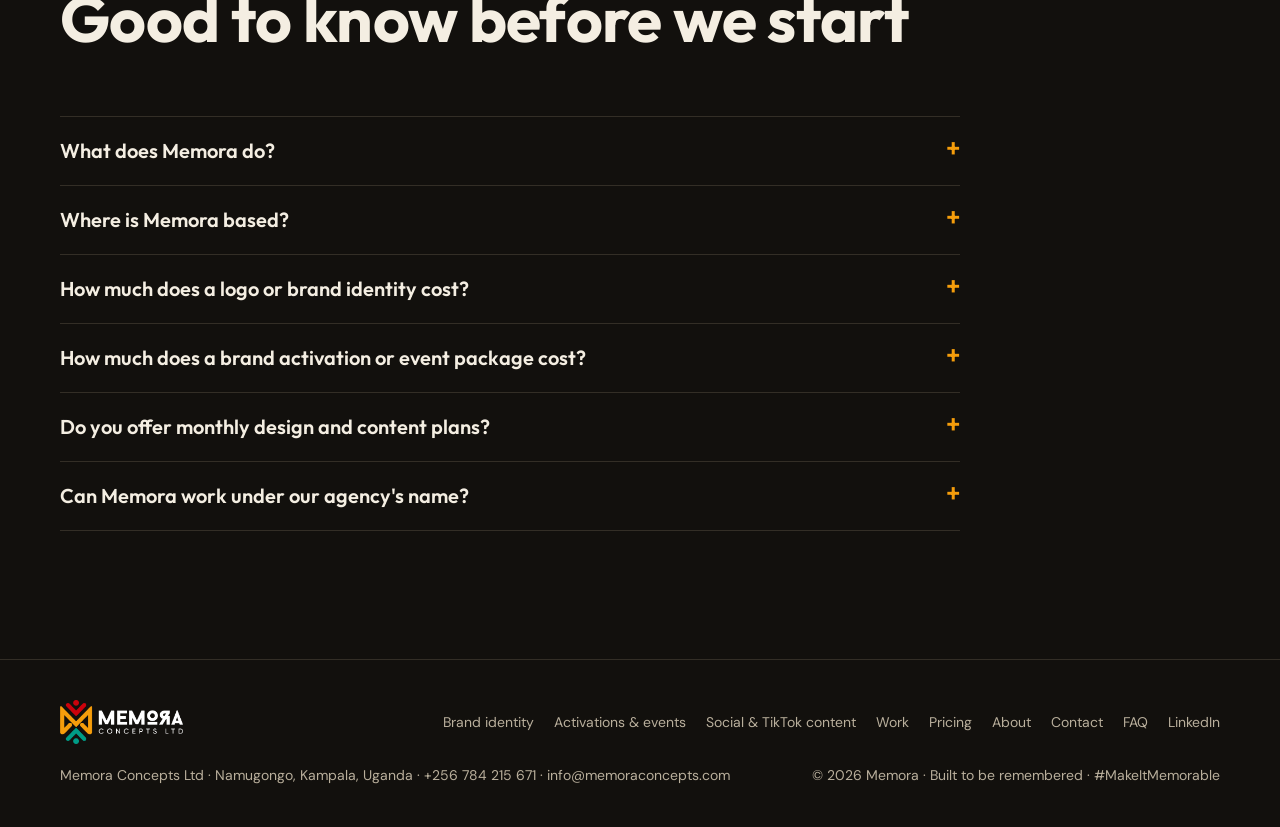
==== commit 6418c77d: "Add Work, Pricing, About and Contact pages - /work/: every project with full details, grouped by typ" ====
--- a/index.html
+++ b/index.html
@@ -337,6 +337,8 @@
   .dlg img{height:auto;min-height:0;max-height:55vh;object-fit:contain;background:var(--stage)}
 }
 img{image-rendering:auto}
+.see-all{margin-top:28px}
+.offer .btn-ghost{margin-left:8px}
 </style>
 </head>
 <body>
@@ -350,9 +352,9 @@
       <a href="#work">Work</a>
       <a href="#services">Services</a>
       <a href="#experiential">Experiential</a>
-      <a href="#approach">Approach</a>
-      <a href="#notes">Field notes</a>
-      <a href="#studio">Studio</a>
+      <a href="/pricing/">Pricing</a>
+      <a href="/about/">About</a>
+      <a href="/contact/">Contact</a>
       <a class="btn btn-gold" href="#contact">Start a project</a>
     </nav>
   </div>
@@ -409,6 +411,7 @@
         <button class="chip" aria-pressed="false" data-f="brand">Brand &amp; decks</button>
       </div>
       <div class="grid" id="grid"></div>
+      <p class="see-all"><a class="btn btn-ghost" href="/work/">See all work with project details →</a></p>
       <p class="credit">Work shown was created by members of the Memora creative team, much of it in collaboration with partner agencies. Brand names and marks belong to their owners.</p>
     </div>
   </section>
@@ -489,7 +492,7 @@
 
   <section id="experiential" aria-labelledby="exp-title">
     <div class="wrap exp-grid">
-      <div class="exp-img"><img loading="lazy" width="1200" height="630" src="img/nrg_booth2.webp" srcset="img/nrg_booth2-640.webp 640w, img/nrg_booth2.webp 1200w, img/nrg_booth2-2000.webp 2000w" sizes="(max-width:860px) 100vw, 600px" alt="3D render of a red NRG 106.5FM branded activation booth"></div>
+      <div class="exp-img"><img loading="lazy" width="1200" height="630" src="img/nrg_booth2.webp?v=2" srcset="img/nrg_booth2-640.webp?v=2 640w, img/nrg_booth2.webp?v=2 1200w, img/nrg_booth2-2000.webp?v=2 2000w" sizes="(max-width:860px) 100vw, 600px" alt="3D render of a red NRG 106.5FM branded activation booth"></div>
       <div>
         <p class="eyebrow">Signature service</p>
         <h2 id="exp-title" style="margin-top:14px">Experiential, end to end</h2>
@@ -535,7 +538,7 @@
         <div class="way"><span class="who">For BTL &amp; PR agencies</span><h3>Agency design desk</h3><p>Key visuals, adaptations, 3D renders and decks under your agency's name, with a fixed rate card and an NDA as standard.</p><span class="price">Rate card on request</span></div>
         <div class="way"><span class="who">For SMEs, NGOs &amp; schools</span><h3>Monthly plans</h3><p>A creative team on subscription. Starter, Growth and Partner plans. Pause or cancel anytime.</p><span class="price">From UGX 600K / month</span></div>
       </div>
-      <div class="offer" role="note"><p class="eyebrow">Founding offer · first 10 clients</p><p class="offer-t"><b>50% off your first month</b> on any monthly plan, and your price <b>locked for life</b>. Brand teams also get a free activation idea and 3D render.</p><a class="btn btn-gold" href="#contact">Claim a founding spot</a></div>
+      <div class="offer" role="note"><p class="eyebrow">Founding offer · first 10 clients</p><p class="offer-t"><b>50% off your first month</b> on any monthly plan, and your price <b>locked for life</b>. Brand teams also get a free activation idea and 3D render.</p><a class="btn btn-gold" href="#contact">Claim a founding spot</a><a class="btn btn-ghost" href="/pricing/">See full prices</a></div>
       <div class="sectors" aria-label="Sectors we serve">
         <span>Beverage &amp; FMCG</span><span>Telecom &amp; banking</span><span>BTL, event &amp; PR agencies</span><span>Oil, gas &amp; energy</span><span>Construction &amp; solar</span><span>Conferences &amp; expos</span><span>Hospitality &amp; real estate</span><span>Schools &amp; universities</span><span>NGOs</span>
       </div>
@@ -584,6 +587,7 @@
         <div class="person"><h3>The creative team</h3><span class="role">Design · 3D · motion</span><p>Backed by vetted print, fabrication, photo and video partners across Kampala.</p></div>
       </div>
       <p class="quote">"Our promise is to never deliver the expected. We exist to etch your brand into the memory of your industry."<span>— Ben &amp; Len</span></p>
+      <p class="see-all"><a class="btn btn-ghost" href="/about/">More about Memora →</a></p>
     </div>
   </section>
 
@@ -687,7 +691,7 @@
 <footer>
   <div class="wrap">
     <img src="img/logo_colour.png" alt="Memora Concepts Ltd">
-    <nav class="foot-nav" aria-label="Services"><a href="/branding/">Brand identity</a><a href="/activations/">Activations &amp; events</a><a href="/content/">Social &amp; TikTok content</a><a href="#faq">FAQ</a><a href="https://www.linkedin.com/company/memora-concepts-ltd/" target="_blank" rel="noopener">LinkedIn</a></nav>
+    <nav class="foot-nav" aria-label="Site"><a href="/branding/">Brand identity</a><a href="/activations/">Activations &amp; events</a><a href="/content/">Social &amp; TikTok content</a><a href="/work/">Work</a><a href="/pricing/">Pricing</a><a href="/about/">About</a><a href="/contact/">Contact</a><a href="#faq">FAQ</a><a href="https://www.linkedin.com/company/memora-concepts-ltd/" target="_blank" rel="noopener">LinkedIn</a></nav>
     <span>Memora Concepts Ltd · Namugongo, Kampala, Uganda · +256 784 215 671 · info@memoraconcepts.com</span>
     <span>© 2026 Memora · Built to be remembered · #MakeItMemorable</span>
   </div>
@@ -710,7 +714,7 @@
   ];
   var grid=document.getElementById('grid'), reel=document.getElementById('reel');
   var DIMS={"toyota":[1200,635],"guinness":[1200,536],"vivo":[1200,641],"logos":[1200,407],"pulse_nation":[1200,1003],"fida":[1200,630],"smirnoff":[1200,653],"minute_maid":[1200,801],"mtn_pulse":[1200,737],"tusker_booth":[1200,591],"nrg_booth":[1200,630],"nrg_booth2":[1200,630],"bellazuri_1":[1200,675]};
-  function srcs(n){return 'src="img/'+n+'.webp" srcset="img/'+n+'-640.webp 640w, img/'+n+'.webp 1200w, img/'+n+'-2000.webp 2000w"'}
+  function srcs(n){return 'src="img/'+n+'.webp?v=2" srcset="img/'+n+'-640.webp?v=2 640w, img/'+n+'.webp?v=2 1200w, img/'+n+'-2000.webp?v=2 2000w"'}
   function dims(n){var d=DIMS[n]||[1200,800];return ' width="'+d[0]+'" height="'+d[1]+'"'}
   function card(w,i){
     var b=document.createElement('button'); b.className='card'; b.dataset.k=w.k; b.dataset.i=i;
@@ -736,7 +740,7 @@
   // dialog
   var d=document.getElementById('dlg');
   function openW(i){var w=W[i];
-    var di=document.getElementById('dlgImg');di.sizes='(max-width:760px) 100vw, 560px';di.srcset='img/'+w.img+'-640.webp 640w, img/'+w.img+'.webp 1200w, img/'+w.img+'-2000.webp 2000w';di.src='img/'+w.img+'.webp';document.getElementById('dlgImg').alt=w.t+': '+w.s;
+    var di=document.getElementById('dlgImg');di.sizes='(max-width:760px) 100vw, 560px';di.srcset='img/'+w.img+'-640.webp?v=2 640w, img/'+w.img+'.webp?v=2 1200w, img/'+w.img+'-2000.webp?v=2 2000w';di.src='img/'+w.img+'.webp?v=2';document.getElementById('dlgImg').alt=w.t+': '+w.s;
     document.getElementById('dlgTag').textContent=w.tag;document.getElementById('dlgTitle').textContent=w.t;
     document.getElementById('dlgText').textContent=w.x;document.getElementById('dlgMade').textContent=w.made;document.getElementById('dlgRole').textContent=w.role;
     document.getElementById('dlgCredit').textContent=w.role.indexOf('partner')>-1?'Created by the Memora creative team in collaboration with a partner agency. Brand names and marks belong to their owners.':'';
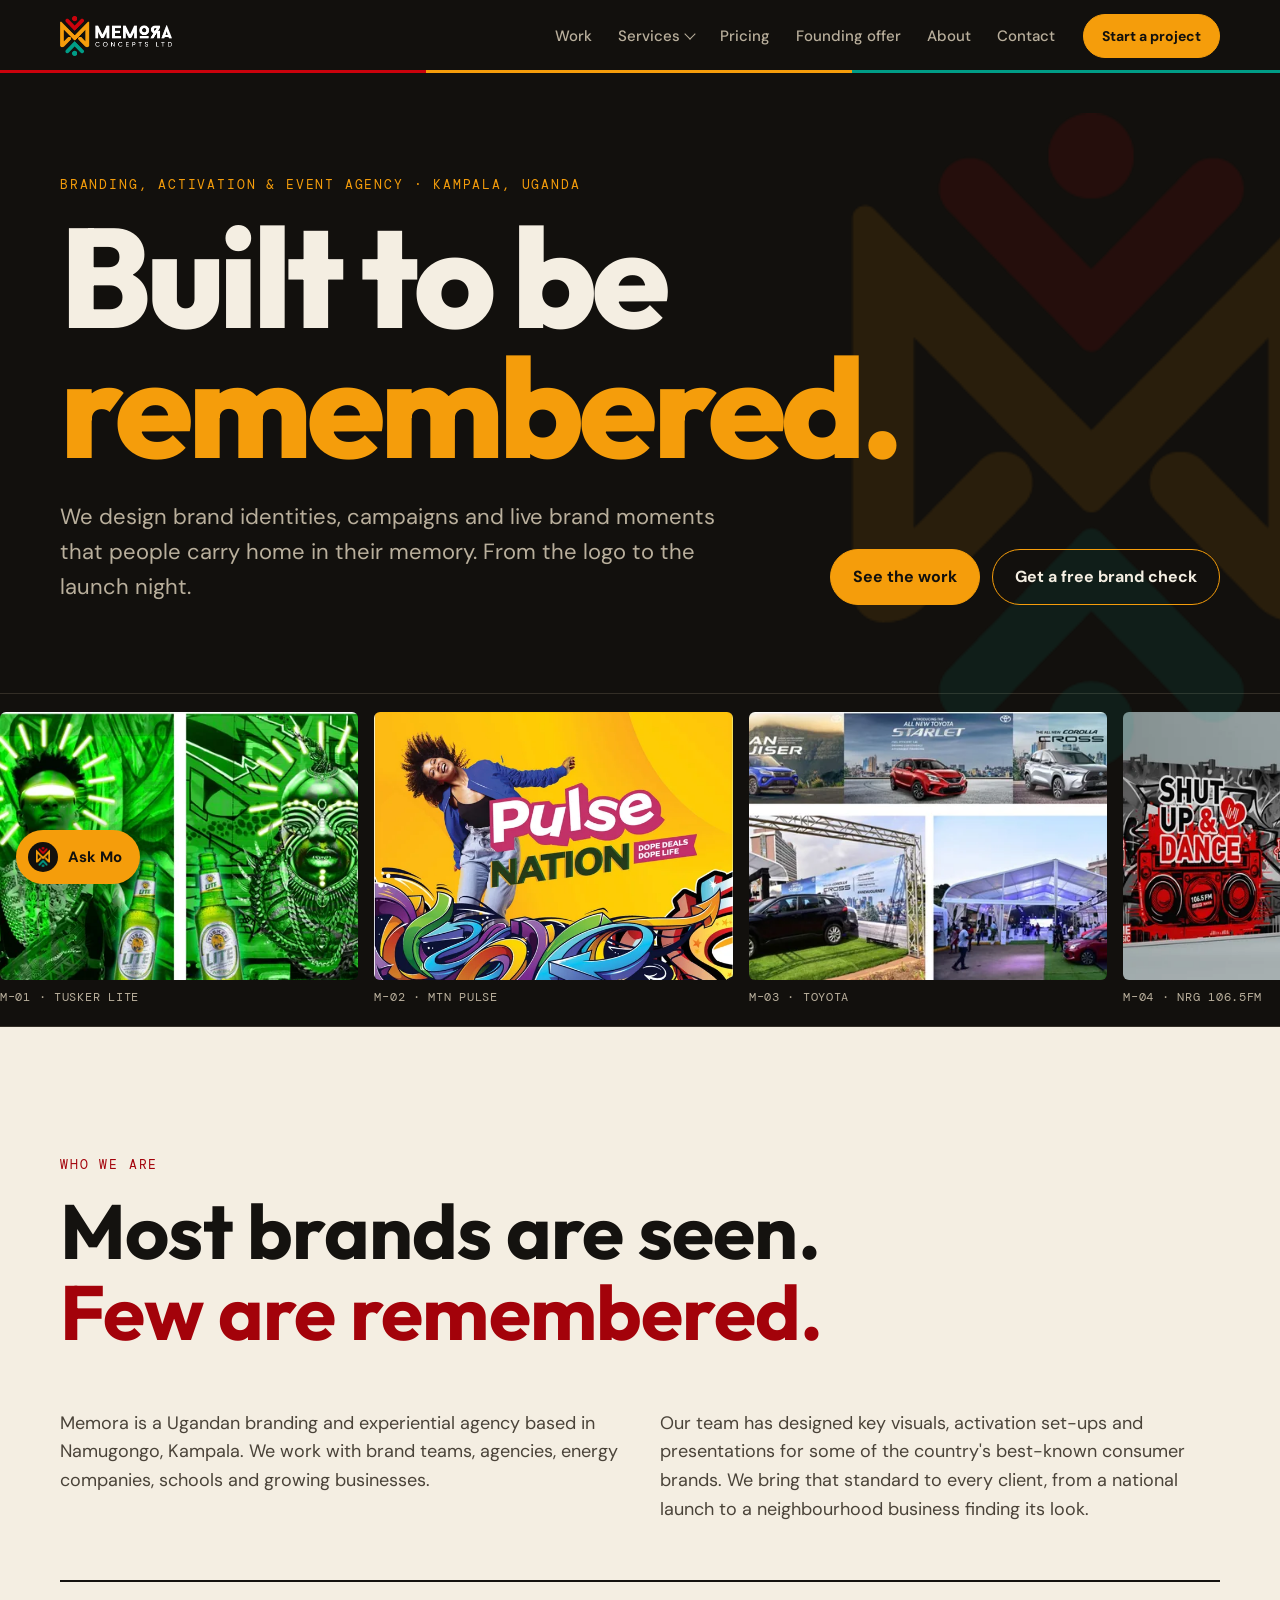
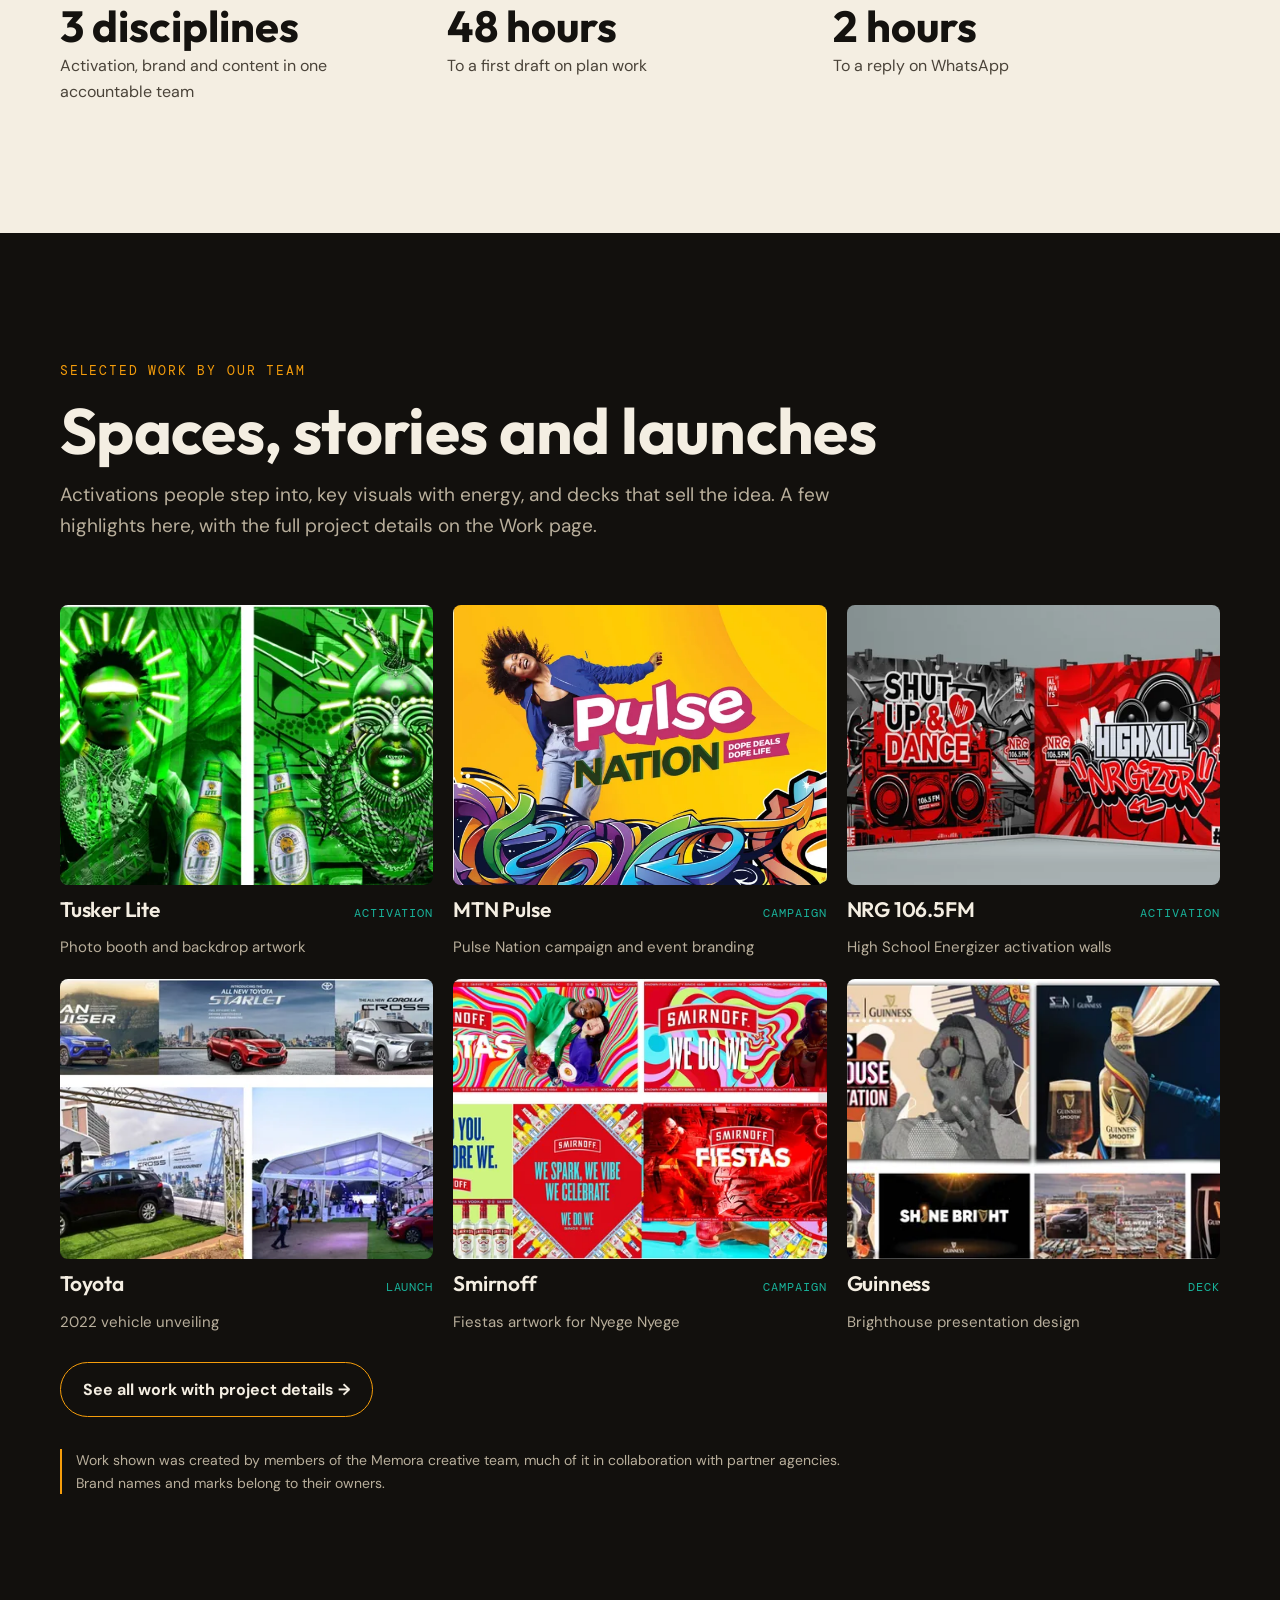
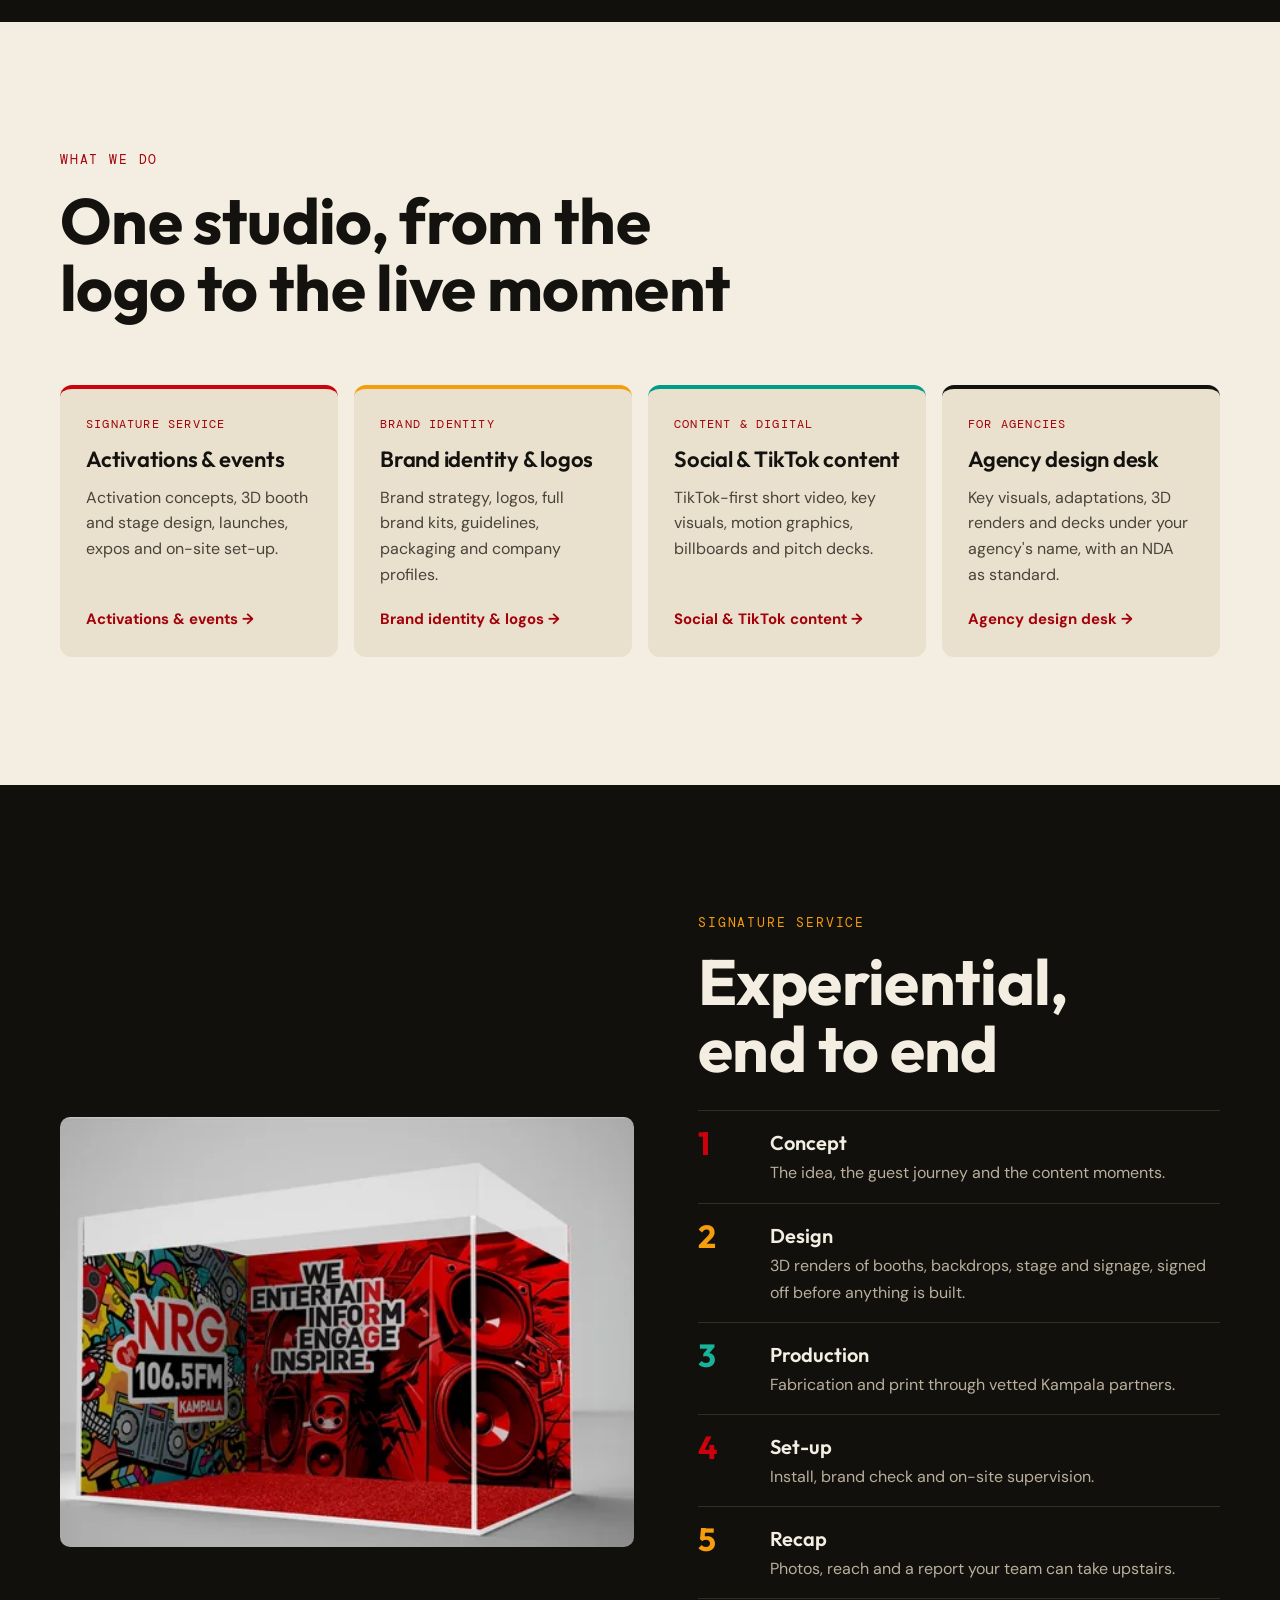
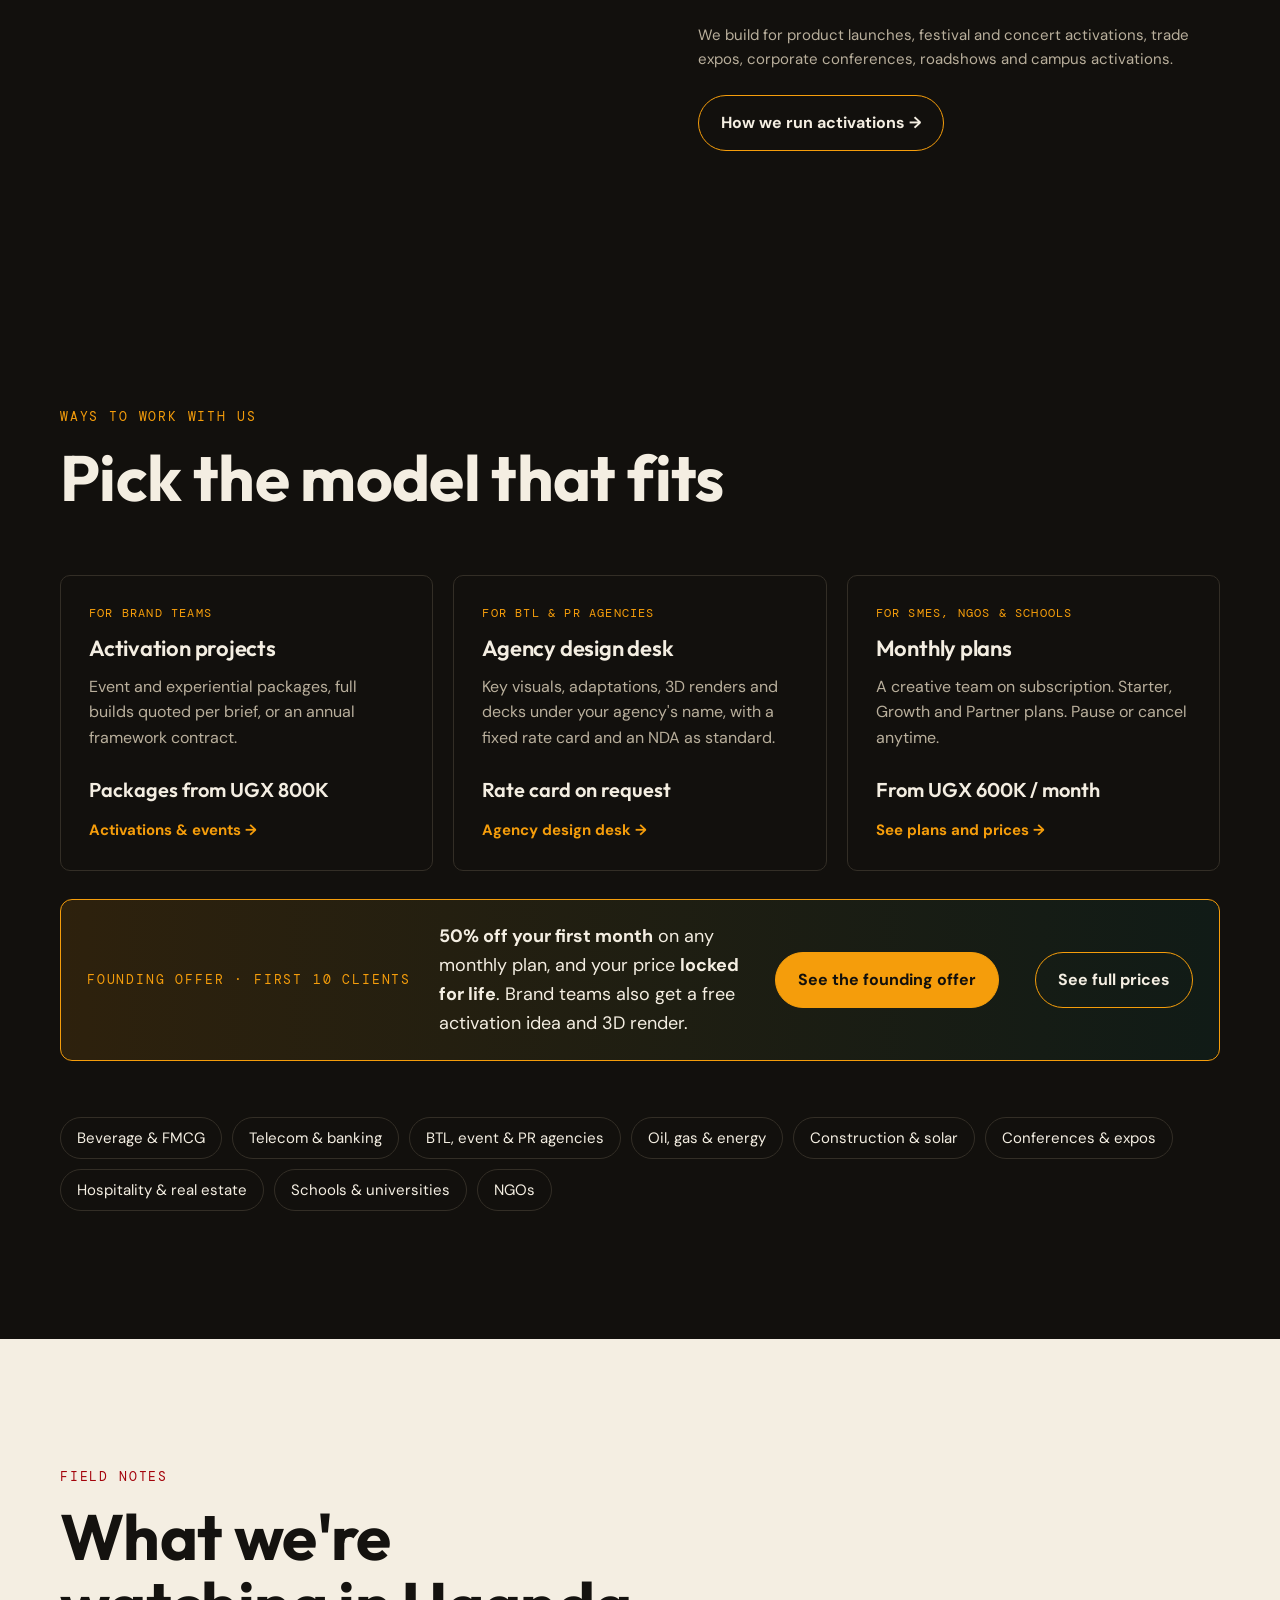
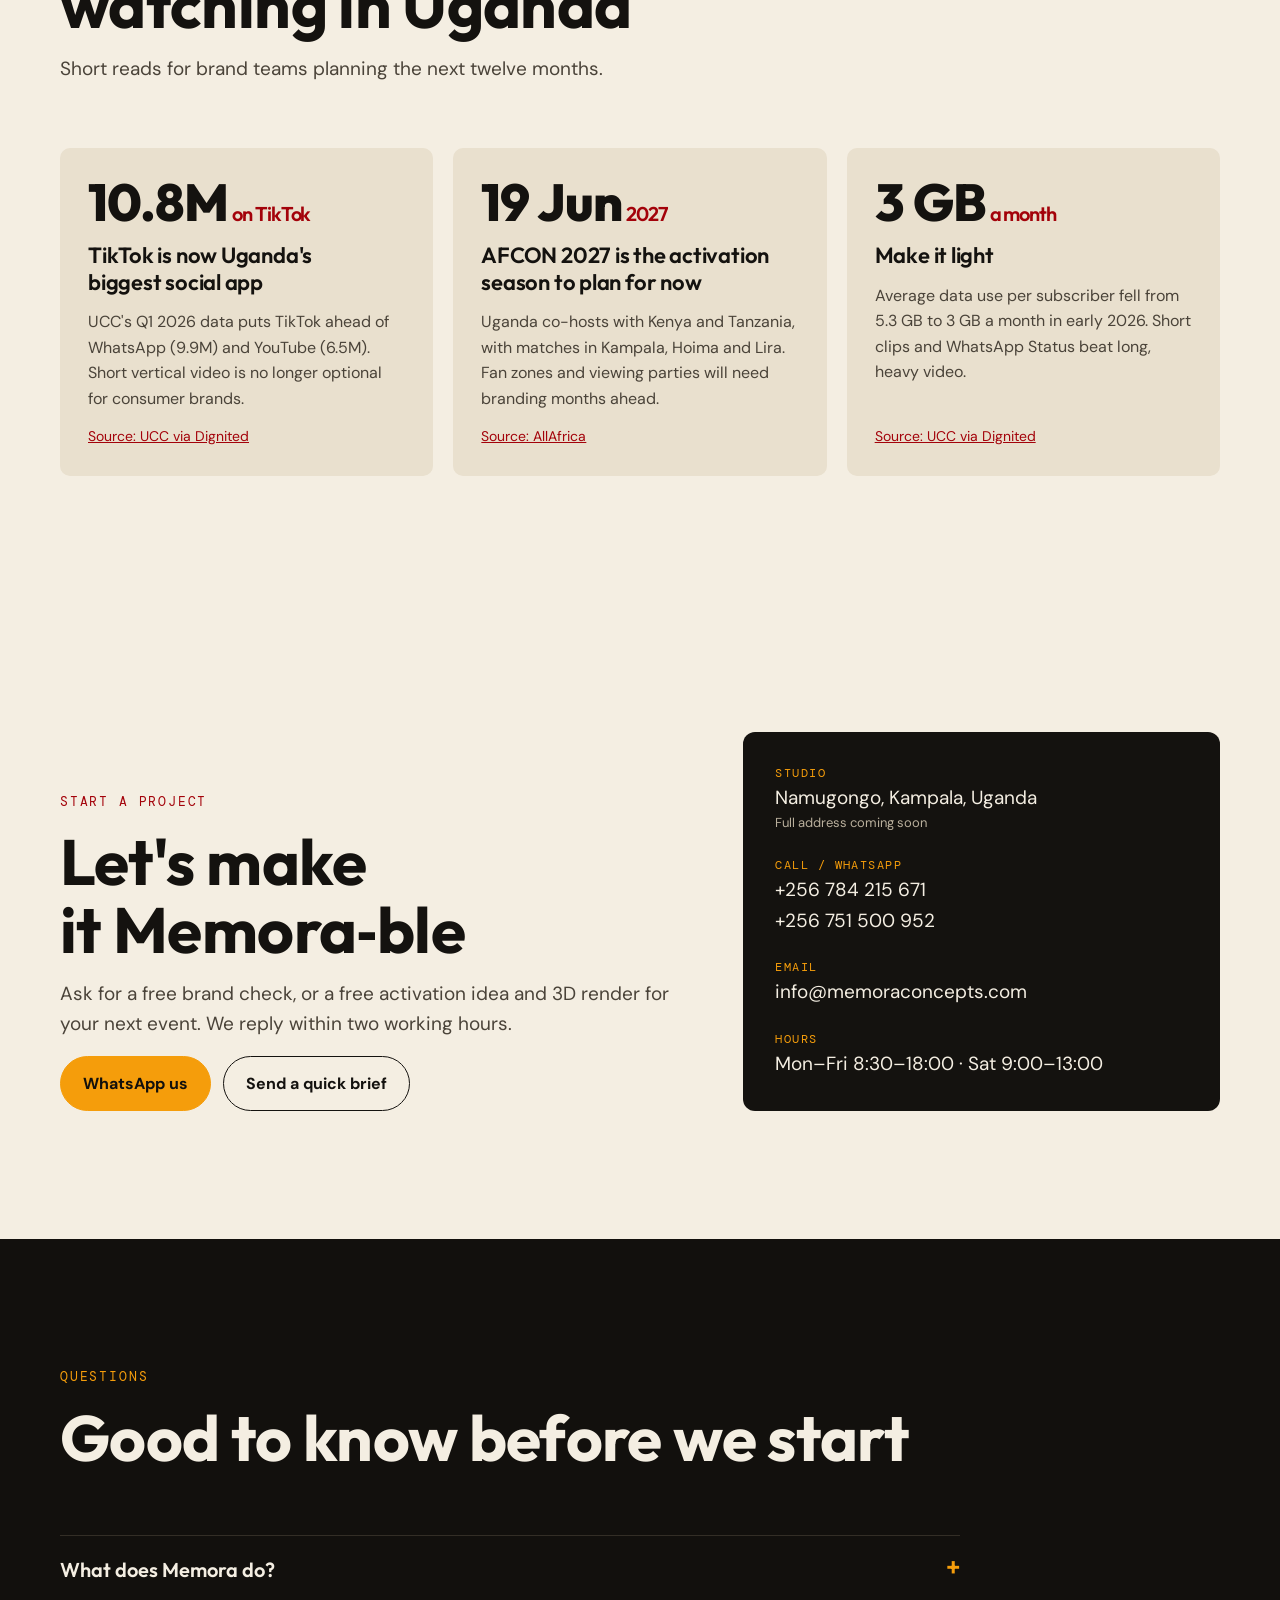
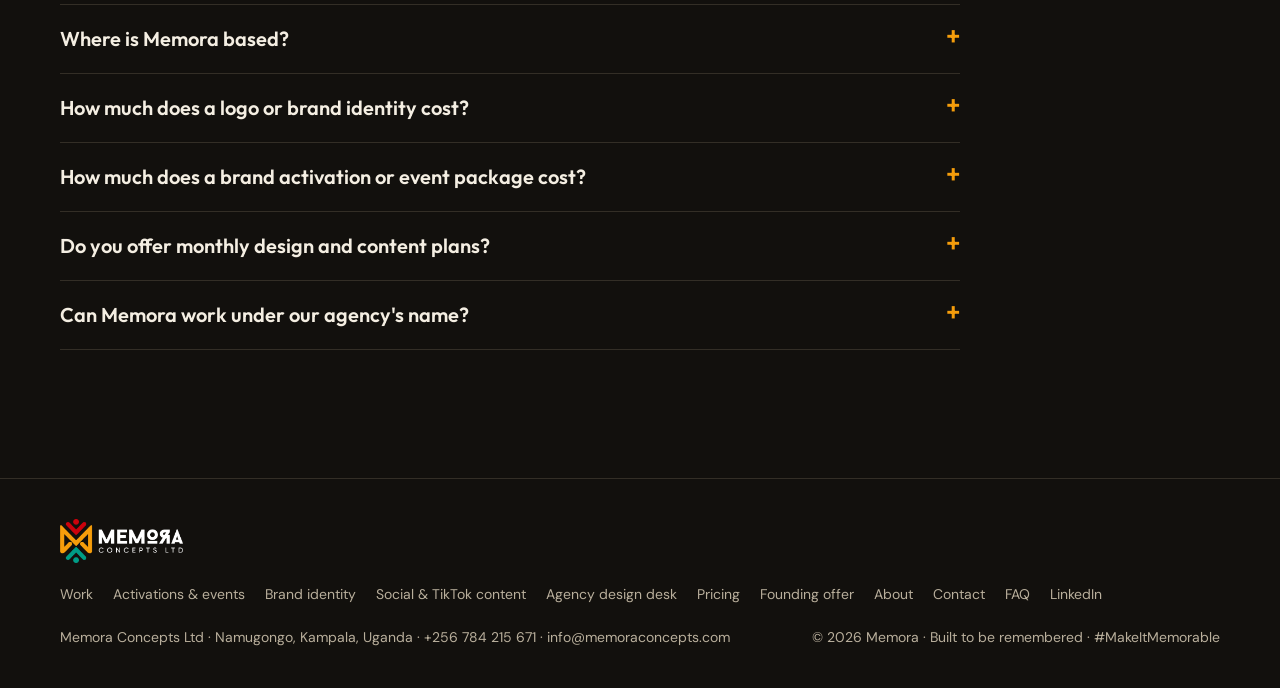
==== commit 75f6d510: "Menu with Services dropdown, new Agency design desk and Founding offer pages, shorter homepage - Sha" ====
--- a/index.html
+++ b/index.html
@@ -2,6 +2,7 @@
 <html lang="en">
 <head>
 <meta charset="utf-8">
+<script>document.documentElement.classList.add('js')</script>
 <meta name="viewport" content="width=device-width,initial-scale=1,viewport-fit=cover">
 <title>Memora Concepts | Branding, Activation &amp; Event Agency in Kampala, Uganda</title>
 <meta name="description" content="Memora Concepts is a branding and experiential agency in Namugongo, Kampala, Uganda: logo and brand identity design, brand activations, event branding, booths and TikTok-first content.">
@@ -55,7 +56,7 @@
 html{-webkit-text-size-adjust:100%}
 @media (hover:hover) and (pointer:fine){html{scroll-behavior:smooth}}
 section,[id]{scroll-margin-top:84px}
-a,button,summary,.chip{-webkit-tap-highlight-color:transparent;touch-action:manipulation}
+a,button,summary{-webkit-tap-highlight-color:transparent;touch-action:manipulation}
 @media (prefers-reduced-motion: reduce){html{scroll-behavior:auto}}
 body{margin:0;background:var(--stage);color:var(--bone);font-family:var(--body);font-size:17px;line-height:1.6;-webkit-font-smoothing:antialiased}
 img{max-width:100%;display:block}
@@ -78,24 +79,6 @@
 .btn-gold:hover{background:#FFB233}
 .btn-ghost{background:transparent;color:var(--bone)}
 .btn-ghost:hover{background:var(--stage-2)}
-
-/* header */
-.top::after{content:"";position:absolute;left:0;right:0;bottom:-1px;height:3px;background:linear-gradient(90deg,var(--red) 0 33.3%,var(--gold) 33.3% 66.6%,var(--teal) 66.6% 100%)}
-.top{position:sticky;top:env(safe-area-inset-top,0px);z-index:20;background:var(--stage);border-bottom:1px solid var(--line-d)}
-.top .wrap{display:flex;align-items:center;justify-content:space-between;gap:24px;padding-block:14px}
-.brand img{height:40px;width:auto}
-.nav{display:flex;align-items:center;gap:28px}
-.nav a{text-decoration:none;font-size:15px;color:var(--bone-2)}
-.nav a:hover{color:var(--bone)}
-.nav .btn{padding:10px 18px;font-size:14px;color:var(--stage)}
-.nav .btn:hover{color:var(--stage)}
-.menu-btn{display:none;background:none;border:1px solid var(--line-d);color:var(--bone);border-radius:999px;padding:8px 14px;font:600 14px var(--body);cursor:pointer}
-@media (max-width:900px){
-  .menu-btn{display:inline-block}
-  .nav{display:none;position:absolute;left:0;right:0;top:100%;background:var(--stage);flex-direction:column;align-items:flex-start;gap:18px;padding:20px var(--gut) 28px;border-bottom:1px solid var(--line-d)}
-  .nav.open{display:flex;box-shadow:0 18px 40px rgba(0,0,0,.45)}
-  .nav a{padding-block:4px;font-size:17px}
-}
 
 /* hero */
 .hero{padding-block:clamp(56px,8vw,104px) 0;position:relative;overflow:hidden}
@@ -137,9 +120,6 @@
 @media (max-width:760px){.about-cols{grid-template-columns:1fr;gap:20px}}
 
 /* work */
-.filters{display:flex;flex-wrap:wrap;gap:10px;margin-bottom:32px}
-.chip{font:500 14px var(--body);color:var(--bone-2);background:transparent;border:1px solid var(--line-d);border-radius:999px;padding:9px 16px;cursor:pointer}
-.chip[aria-pressed="true"]{background:var(--bone);color:var(--stage);border-color:var(--bone)}
 .grid{display:grid;grid-template-columns:repeat(3,minmax(0,1fr));gap:20px}
 @media (max-width:980px){.grid{grid-template-columns:repeat(2,minmax(0,1fr))}}
 @media (max-width:600px){.grid{grid-template-columns:1fr}}
@@ -294,21 +274,6 @@
 .mo-form input{flex:1;min-width:0;background:var(--stage-2);color:var(--bone);border:1px solid var(--line-d);border-radius:999px;padding:11px 14px;font:15px var(--body);color-scheme:dark}
 .mo-form button{background:var(--gold);color:var(--stage);border:none;border-radius:999px;padding:0 16px;font:700 14px var(--body);cursor:pointer}
 .mo-foot{font-size:11px;color:var(--bone-2);padding:0 16px 10px}
-/* owner insights */
-.ins-btn{position:fixed;left:16px;bottom:calc(16px + env(safe-area-inset-bottom,0px));z-index:40;background:var(--stage-2);color:var(--bone);border:1px solid var(--gold);border-radius:999px;padding:10px 16px;font:600 14px var(--body);cursor:pointer}
-#ins{width:min(1000px,calc(100vw - 32px))}
-.ins-body{padding:28px;display:flex;flex-direction:column;gap:20px;overflow:auto;max-height:calc(100vh - 80px)}
-.kpis{display:grid;grid-template-columns:repeat(auto-fit,minmax(150px,1fr));gap:12px}
-.kpis div{background:var(--stage);border:1px solid var(--line-d);border-radius:10px;padding:14px}
-.kpis b{display:block;font-family:var(--display);font-size:30px;color:var(--gold);font-variant-numeric:tabular-nums}
-.kpis span{font-size:13px;color:var(--bone-2)}
-.tbl{overflow-x:auto;border:1px solid var(--line-d);border-radius:10px}
-.tbl table{border-collapse:collapse;width:100%;font-size:14px;min-width:640px}
-.tbl th,.tbl td{text-align:left;padding:10px 12px;border-bottom:1px solid var(--line-d);vertical-align:top}
-.tbl th{font-family:var(--mono);font-size:12px;letter-spacing:.06em;text-transform:uppercase;color:var(--gold)}
-.tbl td{color:var(--bone)}
-.empty{color:var(--bone-2);font-size:15px}
-
 .hero-h1{display:flex;flex-direction:column;gap:18px}
 .hero-h1 .eyebrow{font-weight:400;line-height:1.4}
 .pillar .more{margin-top:6px;font-weight:700;font-size:15px;color:var(--gold-deep);text-decoration:none}
@@ -339,26 +304,52 @@
 img{image-rendering:auto}
 .see-all{margin-top:28px}
 .offer .btn-ghost{margin-left:8px}
+
+/* services: one card per service page */
+.svc{display:grid;grid-template-columns:repeat(4,minmax(0,1fr));gap:16px}
+@media (max-width:1060px){.svc{grid-template-columns:repeat(2,minmax(0,1fr))}}
+@media (max-width:600px){.svc{grid-template-columns:1fr}}
+.svc a{display:flex;flex-direction:column;gap:12px;text-decoration:none;background:var(--paper-2);border-radius:12px;padding:26px;border-top:4px solid var(--gold);min-width:0;transition:transform .2s,box-shadow .2s}
+.svc a:nth-child(1){border-top-color:var(--red)}.svc a:nth-child(3){border-top-color:var(--teal)}.svc a:nth-child(4){border-top-color:var(--ink)}
+.svc a:hover{transform:translateY(-3px);box-shadow:0 14px 30px rgba(20,18,15,.12)}
+.svc .who{font-family:var(--mono);font-size:12px;letter-spacing:.1em;text-transform:uppercase;color:var(--gold-deep)}
+.svc p{color:var(--ink-2);font-size:16px}
+.svc .go{margin-top:auto;padding-top:8px;font-weight:700;font-size:15px;color:var(--gold-deep)}
+.exp-more{margin-top:24px}
+a.way{text-decoration:none;color:inherit;transition:border-color .2s}
+a.way:hover{border-color:var(--gold)}
+.way .go{font-weight:700;font-size:15px;color:var(--gold)}
+.cta-band{display:grid;grid-template-columns:minmax(0,1.3fr) minmax(0,1fr);gap:clamp(28px,5vw,72px);align-items:end}
+@media (max-width:900px){.cta-band{grid-template-columns:1fr}}
+.cta-band .sec-head{margin-bottom:0}
+.cta-band .contact-card .v{user-select:text}
 </style>
+<link rel="stylesheet" href="/css/nav.css?v=1">
 </head>
 <body>
 
 
-<header class="top">
-  <div class="wrap">
-    <a class="brand" href="#top" aria-label="Memora home"><img src="img/logo_colour.png" alt="Memora Concepts Ltd"></a>
-    <button class="menu-btn" id="menuBtn" aria-expanded="false" aria-controls="nav">Menu</button>
-    <nav class="nav" id="nav" aria-label="Main">
-      <a href="#work">Work</a>
-      <a href="#services">Services</a>
-      <a href="#experiential">Experiential</a>
-      <a href="/pricing/">Pricing</a>
-      <a href="/about/">About</a>
-      <a href="/contact/">Contact</a>
-      <a class="btn btn-gold" href="#contact">Start a project</a>
-    </nav>
-  </div>
-</header>
+<header class="top"><div class="wrap">
+  <a class="brand" href="/" aria-label="Memora home"><img src="/img/logo_colour.png" alt="Memora Concepts Ltd" width="884" height="315"></a>
+  <nav class="site-nav" id="site-nav" aria-label="Main">
+    <a href="/work/">Work</a>
+    <div class="dd">
+      <button class="dd-btn" type="button" aria-expanded="false" aria-controls="dd-services">Services</button>
+      <div class="dd-menu" id="dd-services">
+        <a href="/activations/"><b>Activations &amp; events</b><span>Booths, launches, expos and on-site set-up</span></a>
+        <a href="/branding/"><b>Brand identity &amp; logos</b><span>Logos, brand kits and company profiles</span></a>
+        <a href="/content/"><b>Social &amp; TikTok content</b><span>Short video, key visuals and monthly content</span></a>
+        <a href="/agency-design-desk/"><b>Agency design desk</b><span>Design support under your agency&#x27;s name</span></a>
+      </div>
+    </div>
+    <a href="/pricing/">Pricing</a>
+    <a href="/founding-offer/">Founding offer</a>
+    <a href="/about/">About</a>
+    <a href="/contact/">Contact</a>
+  </nav>
+  <a class="btn btn-gold top-cta" href="/contact/">Start a project</a>
+  <button class="menu-btn" type="button" aria-expanded="false" aria-controls="site-nav">Menu</button>
+</div></header>
 
 <main id="top">
   <section class="hero" aria-labelledby="hero-title">
@@ -369,7 +360,7 @@
         <p>We design brand identities, campaigns and live brand moments that people carry home in their memory. From the logo to the launch night.</p>
         <div class="hero-cta">
           <a class="btn btn-gold" href="#work">See the work</a>
-          <a class="btn btn-ghost" href="#contact">Get a free brand check</a>
+          <a class="btn btn-ghost" href="/contact/">Get a free brand check</a>
         </div>
       </div>
     </div>
@@ -401,14 +392,7 @@
       <div class="sec-head">
         <p class="eyebrow">Selected work by our team</p>
         <h2 id="work-title">Spaces, stories and launches</h2>
-        <p class="lede">Activations people step into, key visuals with energy, and decks that sell the idea. Tap any project for the detail.</p>
-      </div>
-      <div class="filters" role="group" aria-label="Filter work">
-        <button class="chip" aria-pressed="true" data-f="all">All</button>
-        <button class="chip" aria-pressed="false" data-f="activation">Activations</button>
-        <button class="chip" aria-pressed="false" data-f="campaign">Campaigns</button>
-        <button class="chip" aria-pressed="false" data-f="launch">Launches</button>
-        <button class="chip" aria-pressed="false" data-f="brand">Brand &amp; decks</button>
+        <p class="lede">Activations people step into, key visuals with energy, and decks that sell the idea. A few highlights here, with the full project details on the Work page.</p>
       </div>
       <div class="grid" id="grid"></div>
       <p class="see-all"><a class="btn btn-ghost" href="/work/">See all work with project details →</a></p>
@@ -439,53 +423,11 @@
         <p class="eyebrow">What we do</p>
         <h2 id="svc-title">One studio, from the logo to the live moment</h2>
       </div>
-      <div class="pillars">
-        <div class="pillar">
-          <h3>Activation &amp; Experiential</h3>
-          <ul>
-            <li>Activation concepts and guest journeys</li>
-            <li>3D booth, stand and stage design</li>
-            <li>Backdrops, photo booths and entrance arches</li>
-            <li>Roadshows, sampling and product launches</li>
-            <li>Production management and on-site set-up</li>
-            <li>Event content capture and recap reports</li>
-          </ul><a class="more" href="/activations/">Activations &amp; event branding →</a>
-        </div>
-        <div class="pillar">
-          <h3>Brand Identity &amp; Strategy</h3>
-          <ul>
-            <li>Brand strategy and positioning</li>
-            <li>Logos and full brand kits</li>
-            <li>Brand guidelines and packaging</li>
-            <li>Company profiles and capability statements</li>
-            <li>Annual reports, brochures and catalogues</li>
-            <li>Signage and stationery</li>
-          </ul><a class="more" href="/branding/">Brand identity &amp; logo design →</a>
-        </div>
-        <div class="pillar">
-          <h3>Content &amp; Digital</h3>
-          <ul>
-            <li>Campaign key visuals</li>
-            <li>TikTok-first short video and social content</li>
-            <li>Motion graphics and 2D/3D renders</li>
-            <li>Billboards and posters</li>
-            <li>Pitch decks and presentations</li>
-            <li>Websites and UI design</li>
-          </ul><a class="more" href="/content/">Social media &amp; TikTok content →</a>
-        </div>
-      </div>
-      <div class="new">
-        <div class="new-head">
-          <h3>New for 2026–27</h3>
-          <p class="eyebrow">Built for what the market is buying</p>
-        </div>
-        <div class="new-grid">
-          <div><b>Short-video studio</b><span>Vertical video, creator-style ads and TikTok content calendars.</span></div>
-          <div><b>Creator management</b><span>Shortlist, brief, contract and track the right creators.</span></div>
-          <div><b>AFCON 2027 kit</b><span>Fan zones, viewing-party packs and match-day content for June–July 2027.</span></div>
-          <div><b>Energy comms pack</b><span>Tender-ready profiles, HSE campaigns, signage and community events.</span></div>
-          <div><b>Conference &amp; expo</b><span>Event identity, stage, stands, delegate kits and sponsor decks.</span></div>
-        </div>
+      <div class="svc">
+        <a href="/activations/"><span class="who">Signature service</span><h3>Activations &amp; events</h3><p>Activation concepts, 3D booth and stage design, launches, expos and on-site set-up.</p><span class="go">Activations &amp; events →</span></a>
+        <a href="/branding/"><span class="who">Brand identity</span><h3>Brand identity &amp; logos</h3><p>Brand strategy, logos, full brand kits, guidelines, packaging and company profiles.</p><span class="go">Brand identity &amp; logos →</span></a>
+        <a href="/content/"><span class="who">Content &amp; digital</span><h3>Social &amp; TikTok content</h3><p>TikTok-first short video, key visuals, motion graphics, billboards and pitch decks.</p><span class="go">Social &amp; TikTok content →</span></a>
+        <a href="/agency-design-desk/"><span class="who">For agencies</span><h3>Agency design desk</h3><p>Key visuals, adaptations, 3D renders and decks under your agency&#x27;s name, with an NDA as standard.</p><span class="go">Agency design desk →</span></a>
       </div>
     </div>
   </section>
@@ -504,25 +446,7 @@
           <li><span class="n">5</span><div><b>Recap</b><span>Photos, reach and a report your team can take upstairs.</span></div></li>
         </ol>
         <p class="build-for">We build for product launches, festival and concert activations, trade expos, corporate conferences, roadshows and campus activations.</p>
-      </div>
-    </div>
-  </section>
-
-  <section id="approach" class="paper" aria-labelledby="ap-title">
-    <div class="wrap">
-      <div class="sec-head">
-        <p class="eyebrow">How we work</p>
-        <h2 id="ap-title">Start with the why, then craft the wow</h2>
-      </div>
-      <div class="phases">
-        <div class="phase"><span class="k">PHASE 1</span><h3>Discover</h3><p>Kickoff, brand questionnaire and audience research, ending in a clear creative brief.</p></div>
-        <div class="phase"><span class="k">PHASE 2</span><h3>Create</h3><p>Concepts, mockups and 3D renders, refined with you until they are right.</p></div>
-        <div class="phase"><span class="k">PHASE 3</span><h3>Launch</h3><p>Rollout, on-site set-up and a recap of what worked, with next ideas.</p></div>
-      </div>
-      <div class="promises">
-        <div><b>2 hours</b><span>WhatsApp reply, every working day</span></div>
-        <div><b>48 hours</b><span>First draft on plan work</span></div>
-        <div><b>1 named designer</b><span>Who knows your brand</span></div>
+        <p class="exp-more"><a class="btn btn-ghost" href="/activations/">How we run activations →</a></p>
       </div>
     </div>
   </section>
@@ -534,11 +458,11 @@
         <h2 id="ways-title">Pick the model that fits</h2>
       </div>
       <div class="ways">
-        <div class="way"><span class="who">For brand teams</span><h3>Activation projects</h3><p>Event and experiential packages, full builds quoted per brief, or an annual framework contract.</p><span class="price">Packages from UGX 800K</span></div>
-        <div class="way"><span class="who">For BTL &amp; PR agencies</span><h3>Agency design desk</h3><p>Key visuals, adaptations, 3D renders and decks under your agency's name, with a fixed rate card and an NDA as standard.</p><span class="price">Rate card on request</span></div>
-        <div class="way"><span class="who">For SMEs, NGOs &amp; schools</span><h3>Monthly plans</h3><p>A creative team on subscription. Starter, Growth and Partner plans. Pause or cancel anytime.</p><span class="price">From UGX 600K / month</span></div>
-      </div>
-      <div class="offer" role="note"><p class="eyebrow">Founding offer · first 10 clients</p><p class="offer-t"><b>50% off your first month</b> on any monthly plan, and your price <b>locked for life</b>. Brand teams also get a free activation idea and 3D render.</p><a class="btn btn-gold" href="#contact">Claim a founding spot</a><a class="btn btn-ghost" href="/pricing/">See full prices</a></div>
+        <a class="way" href="/activations/"><span class="who">For brand teams</span><h3>Activation projects</h3><p>Event and experiential packages, full builds quoted per brief, or an annual framework contract.</p><span class="price">Packages from UGX 800K</span><span class="go">Activations &amp; events →</span></a>
+        <a class="way" href="/agency-design-desk/"><span class="who">For BTL &amp; PR agencies</span><h3>Agency design desk</h3><p>Key visuals, adaptations, 3D renders and decks under your agency's name, with a fixed rate card and an NDA as standard.</p><span class="price">Rate card on request</span><span class="go">Agency design desk →</span></a>
+        <a class="way" href="/pricing/"><span class="who">For SMEs, NGOs &amp; schools</span><h3>Monthly plans</h3><p>A creative team on subscription. Starter, Growth and Partner plans. Pause or cancel anytime.</p><span class="price">From UGX 600K / month</span><span class="go">See plans and prices →</span></a>
+      </div>
+      <div class="offer" role="note"><p class="eyebrow">Founding offer · first 10 clients</p><p class="offer-t"><b>50% off your first month</b> on any monthly plan, and your price <b>locked for life</b>. Brand teams also get a free activation idea and 3D render.</p><a class="btn btn-gold" href="/founding-offer/">See the founding offer</a><a class="btn btn-ghost" href="/pricing/">See full prices</a></div>
       <div class="sectors" aria-label="Sectors we serve">
         <span>Beverage &amp; FMCG</span><span>Telecom &amp; banking</span><span>BTL, event &amp; PR agencies</span><span>Oil, gas &amp; energy</span><span>Construction &amp; solar</span><span>Conferences &amp; expos</span><span>Hospitality &amp; real estate</span><span>Schools &amp; universities</span><span>NGOs</span>
       </div>
@@ -575,75 +499,20 @@
     </div>
   </section>
 
-  <section id="studio" aria-labelledby="studio-title">
-    <div class="wrap">
-      <div class="sec-head">
-        <p class="eyebrow">The studio</p>
-        <h2 id="studio-title">Founders on your WhatsApp, not a chain of managers</h2>
-      </div>
-      <div class="team">
-        <div class="person"><h3>Ben Mutaama</h3><span class="role">Co-founder</span><p>Leads Memora's creative work, from brand identities to activation design.</p></div>
-        <div class="person"><h3>Lennart Owora</h3><span class="role">Co-founder</span><p>Leads client partnerships, projects and the business side of Memora.</p></div>
-        <div class="person"><h3>The creative team</h3><span class="role">Design · 3D · motion</span><p>Backed by vetted print, fabrication, photo and video partners across Kampala.</p></div>
-      </div>
-      <p class="quote">"Our promise is to never deliver the expected. We exist to etch your brand into the memory of your industry."<span>— Ben &amp; Len</span></p>
-      <p class="see-all"><a class="btn btn-ghost" href="/about/">More about Memora →</a></p>
-    </div>
-  </section>
-
   <section id="contact" class="paper" aria-labelledby="contact-title">
-    <div class="wrap">
+    <div class="wrap cta-band">
       <div class="sec-head">
         <p class="eyebrow">Start a project</p>
         <h2 id="contact-title">Let's make it Memora&#8209;ble</h2>
-        <p class="lede">Ask for a free brand check, or a free activation idea and 3D render for your next event. Tell us a little and we'll reply within two working hours.</p>
-      </div>
-      <div class="contact-grid">
-        <form id="enq" novalidate>
-          <label>Your name<input id="f-name" required autocomplete="name"></label>
-          <label>Company<input id="f-co" autocomplete="organization"></label>
-          <label>Phone or email<input id="f-contact" required></label>
-          <label>What do you need?
-            <select id="f-need">
-              <option>An activation or event</option>
-              <option>A brand identity or refresh</option>
-              <option>Monthly content (a plan)</option>
-              <option>Short video / TikTok</option>
-              <option>A company profile or pitch deck</option>
-              <option>Agency design support</option>
-              <option>Something else</option>
-            </select>
-          </label>
-          <label class="full">Timing
-            <select id="f-when">
-              <option>This month (founding offer)</option>
-              <option>In 1–3 months</option>
-              <option>Later this year</option>
-              <option>For AFCON 2027</option>
-            </select>
-          </label>
-          <label class="full">Tell us about it<textarea id="f-msg" placeholder="What are you launching, where, and for whom?"></textarea></label>
-          <div class="form-actions full">
-            <button class="btn btn-gold" type="submit">Prepare my message</button>
-            <span id="f-err" style="color:#9A2B1E;font-size:14px" hidden>Please add your name and a phone number or email.</span>
-          </div>
-          <div class="result" id="result" hidden>
-            <p style="font-weight:700">Your message is ready. Send it to us on WhatsApp or by email.</p>
-            <pre id="msgOut"></pre>
-            <div class="form-actions">
-              <a class="btn btn-gold" id="waLink" href="#" target="_blank" rel="noopener">Open in WhatsApp</a>
-              <button class="btn btn-ghost" type="button" id="copyMsg">Copy message</button>
-            </div>
-          </div>
-        </form>
-        <aside class="contact-card" aria-label="Contact details">
-          <div><p class="k">Studio</p><p class="v">Namugongo, Kampala, Uganda</p><p class="s">Full address coming soon</p></div>
-          <div><p class="k">Call / WhatsApp</p><p class="v">+256 784 215 671<button class="copy" data-copy="+256784215671">Copy</button></p><p class="v">+256 751 500 952<button class="copy" data-copy="+256751500952">Copy</button></p></div>
-          <div><p class="k">Email</p><p class="v">info@memoraconcepts.com<button class="copy" data-copy="info@memoraconcepts.com">Copy</button></p></div>
-          <div><p class="k">Follow us</p><a class="li-btn" href="https://www.linkedin.com/company/memora-concepts-ltd/" target="_blank" rel="noopener"><svg class="li-ic" viewBox="0 0 24 24" width="18" height="18" aria-hidden="true"><rect width="24" height="24" rx="4" fill="currentColor"/><text x="12" y="17.5" text-anchor="middle" font-family="Arial,Helvetica,sans-serif" font-weight="700" font-size="13" fill="var(--li-bg,#14120F)">in</text></svg>Memora Concepts on LinkedIn</a></div>
-          <div><p class="k">Hours</p><p class="v">Mon–Fri 8:30–18:00 · Sat 9:00–13:00</p></div>
-        </aside>
-      </div>
+        <p class="lede">Ask for a free brand check, or a free activation idea and 3D render for your next event. We reply within two working hours.</p>
+        <div class="hero-cta"><a class="btn btn-gold" href="https://wa.me/256784215671?text=Hello Memora, I found you on your website.">WhatsApp us</a><a class="btn btn-ghost" href="/contact/">Send a quick brief</a></div>
+      </div>
+      <aside class="contact-card" aria-label="Contact details">
+        <div><p class="k">Studio</p><p class="v">Namugongo, Kampala, Uganda</p><p class="s">Full address coming soon</p></div>
+        <div><p class="k">Call / WhatsApp</p><p class="v">+256 784 215 671</p><p class="v">+256 751 500 952</p></div>
+        <div><p class="k">Email</p><p class="v">info@memoraconcepts.com</p></div>
+        <div><p class="k">Hours</p><p class="v">Mon–Fri 8:30–18:00 · Sat 9:00–13:00</p></div>
+      </aside>
     </div>
   </section>
   <section id="faq" aria-labelledby="faq-title">
@@ -672,26 +541,11 @@
   </form>
   <p class="mo-foot">Mo is Memora's assistant. A person from the team follows up on every enquiry.</p>
 </div>
-<button class="ins-btn" id="insBtn" hidden>Site insights</button>
-<dialog id="ins" aria-labelledby="insTitle">
-  <div class="ins-body">
-    <div style="display:flex;justify-content:space-between;align-items:center;gap:12px">
-      <h3 id="insTitle" style="font-size:28px">Site insights</h3>
-      <div style="display:flex;gap:8px"><button class="close" id="insRefresh">Refresh</button><button class="close" id="insClose">Close</button></div>
-    </div>
-    <p class="empty" id="insNote">Only you can see this. Visits are logged for visitors signed in to Claude while the site runs here; the public version needs the hosted tracker.</p>
-    <div class="kpis" id="insKpis"></div>
-    <h3>Leads from Mo</h3>
-    <div class="tbl"><table><thead><tr><th>When</th><th>Name</th><th>Contact</th><th>Need</th><th>Notes</th></tr></thead><tbody id="insLeads"></tbody></table></div>
-    <h3>Visitors</h3>
-    <div class="tbl"><table><thead><tr><th>Last seen</th><th>Visits</th><th>Device</th><th>Came from</th><th>Sections viewed</th><th>Chats</th></tr></thead><tbody id="insVisits"></tbody></table></div>
-  </div>
-</dialog>
 
 <footer>
   <div class="wrap">
     <img src="img/logo_colour.png" alt="Memora Concepts Ltd">
-    <nav class="foot-nav" aria-label="Site"><a href="/branding/">Brand identity</a><a href="/activations/">Activations &amp; events</a><a href="/content/">Social &amp; TikTok content</a><a href="/work/">Work</a><a href="/pricing/">Pricing</a><a href="/about/">About</a><a href="/contact/">Contact</a><a href="#faq">FAQ</a><a href="https://www.linkedin.com/company/memora-concepts-ltd/" target="_blank" rel="noopener">LinkedIn</a></nav>
+    <nav class="foot-nav" aria-label="Site"><a href="/work/">Work</a><a href="/activations/">Activations &amp; events</a><a href="/branding/">Brand identity</a><a href="/content/">Social &amp; TikTok content</a><a href="/agency-design-desk/">Agency design desk</a><a href="/pricing/">Pricing</a><a href="/founding-offer/">Founding offer</a><a href="/about/">About</a><a href="/contact/">Contact</a><a href="/#faq">FAQ</a><a href="https://www.linkedin.com/company/memora-concepts-ltd/" target="_blank" rel="noopener">LinkedIn</a></nav>
     <span>Memora Concepts Ltd · Namugongo, Kampala, Uganda · +256 784 215 671 · info@memoraconcepts.com</span>
     <span>© 2026 Memora · Built to be remembered · #MakeItMemorable</span>
   </div>
@@ -722,16 +576,8 @@
     b.innerHTML='<div class="ph"><img loading="lazy" decoding="async"'+dims(w.img)+' '+srcs(w.img)+' sizes="(max-width:600px) calc(100vw - 32px), (max-width:980px) 50vw, 400px" alt="'+w.t+': '+w.s+'"></div><div class="meta"><h3>'+w.t+'</h3><span class="tag">'+w.tag+'</span></div><p>'+w.s+'</p>';
     b.addEventListener('click',function(){openW(i)}); return b;
   }
-  W.forEach(function(w,i){grid.appendChild(card(w,i))});
-  function narrow(){var m=window.matchMedia('(max-width:600px)').matches;grid.querySelectorAll('.card').forEach(function(c){var w=W[+c.dataset.i];var on=!!(w.wide&&!m&&currentF==='all');c.style.gridColumn=on?'span 2':'';c.classList.toggle('wide',on)})}
-  var currentF='all';
-  document.querySelectorAll('.chip').forEach(function(c){c.addEventListener('click',function(){
-    currentF=c.dataset.f;
-    document.querySelectorAll('.chip').forEach(function(x){x.setAttribute('aria-pressed',x===c?'true':'false')});
-    grid.querySelectorAll('.card').forEach(function(el){el.hidden=!(currentF==='all'||el.dataset.k===currentF)});
-    narrow();
-  })});
-  window.addEventListener('resize',narrow); narrow();
+  // homepage shows six highlights; the full list lives on /work/
+  [0,2,1,4,3,6].forEach(function(i){grid.appendChild(card(W[i],i))});
   // reel: two copies for a seamless loop
   var picks=[0,2,4,1,3,5,6,9];
   for(var r=0;r<2;r++){picks.forEach(function(i,n){var w=W[i];var f=document.createElement('div');f.className='frame';if(r)f.setAttribute('aria-hidden','true');
@@ -747,31 +593,6 @@
     if(d.showModal) d.showModal(); else d.setAttribute('open','');}
   document.getElementById('dlgClose').addEventListener('click',function(){d.close?d.close():d.removeAttribute('open')});
   d.addEventListener('click',function(e){if(e.target===d) d.close()});
-  // menu
-  var mb=document.getElementById('menuBtn'),nav=document.getElementById('nav');
-  mb.addEventListener('click',function(){var o=nav.classList.toggle('open');mb.setAttribute('aria-expanded',o)});
-  function closeNav(){if(nav.classList.contains('open')){nav.classList.remove('open');mb.setAttribute('aria-expanded','false')}}
-  nav.querySelectorAll('a').forEach(function(a){a.addEventListener('click',closeNav)});
-  document.addEventListener('click',function(e){if(!nav.contains(e.target)&&e.target!==mb)closeNav()});
-  document.addEventListener('keydown',function(e){if(e.key==='Escape')closeNav()});
-  var openY=0;mb.addEventListener('click',function(){openY=window.scrollY});window.addEventListener('scroll',function(){if(nav.classList.contains('open')&&Math.abs(window.scrollY-openY)>60)closeNav()},{passive:true});
-  // copy helpers
-  function copy(text,btn){var done=function(){var o=btn.textContent;btn.textContent='Copied';setTimeout(function(){btn.textContent=o},1500)};
-    try{navigator.clipboard.writeText(text).then(done,function(){sel(btn)})}catch(e){sel(btn)}}
-  function sel(btn){var p=btn.closest('.v')||document.getElementById('msgOut');var r=document.createRange();r.selectNodeContents(p);var s=window.getSelection();s.removeAllRanges();s.addRange(r)}
-  document.querySelectorAll('.copy').forEach(function(b){b.addEventListener('click',function(){copy(b.dataset.copy,b)})});
-  // form
-  var f=document.getElementById('enq');
-  f.addEventListener('submit',function(e){e.preventDefault();
-    var n=document.getElementById('f-name').value.trim(),c=document.getElementById('f-contact').value.trim();
-    var err=document.getElementById('f-err'); if(!n||!c){err.hidden=false;return} err.hidden=true;
-    var co=document.getElementById('f-co').value.trim();
-    var msg='Hello Memora, I\'m '+n+(co?' from '+co:'')+'.\nI need: '+document.getElementById('f-need').value+'\nTiming: '+document.getElementById('f-when').value+'\n'+(document.getElementById('f-msg').value.trim()?'Details: '+document.getElementById('f-msg').value.trim()+'\n':'')+'Reach me on: '+c;
-    document.getElementById('msgOut').textContent=msg;
-    document.getElementById('waLink').href='https://wa.me/256784215671?text='+encodeURIComponent(msg);
-    var r=document.getElementById('result'); r.hidden=false; r.scrollIntoView({block:'nearest'});
-  });
-  document.getElementById('copyMsg').addEventListener('click',function(){copy(document.getElementById('msgOut').textContent,this)});
 })();
 </script>
 <script>
@@ -791,7 +612,6 @@
   var log=document.getElementById('moLog'),chips=document.getElementById('moChips'),form=document.getElementById('moForm'),inp=document.getElementById('moIn');
   var panel=document.getElementById('mo'),fab=document.getElementById('moFab');
   var turns=[],sample=null,canTools=false,busy=false,lead={},flow=null,opened=false;
-  var db=null,user=null,uid=null,vdoc=null,vstate=null;
 
   function esc(s){return String(s).replace(/[&<>"]/g,function(c){return{'&':'&amp;','<':'&lt;','>':'&gt;','"':'&quot;'}[c]})}
   function linkify(s){return esc(s).replace(/(https:\/\/wa\.me\/[^\s]+)/g,'<a href="$1" target="_blank" rel="noopener">Open WhatsApp</a>')}
@@ -872,61 +692,12 @@
   document.getElementById('moClose').addEventListener('click',close);
   document.addEventListener('keydown',function(e){if(e.key==='Escape'&&!panel.hidden)close()});
 
-  // Tracking and leads (db, signed-in viewers only)
-  var dirty=false,writing=false,timer=null;
-  function device(){var w=window.innerWidth;return w<700?'Phone':w<1100?'Tablet':'Desktop'}
-  function ref(){try{return document.referrer?new URL(document.referrer).hostname:'Direct'}catch(e){return 'Direct'}}
-  function queue(){dirty=true;clearTimeout(timer);timer=setTimeout(flush,3000)}
-  async function flush(){if(!vdoc||!vstate||writing||!dirty)return;writing=true;dirty=false;try{await vdoc.set(JSON.parse(JSON.stringify(vstate)))}catch(e){}writing=false;if(dirty)queue()}
-  function bump(k){if(!vstate)return;vstate[k]=(vstate[k]||0)+1;queue()}
-  function saveLead(l){if(!vstate)return;vstate.leads=(vstate.leads||[]).concat([{at:new Date().toISOString(),name:l.name||'',contact:l.contact||'',need:l.need||'',notes:l.notes||''}]).slice(-20);queue();flush()}
-  function watchSections(){
-    if(!('IntersectionObserver' in window))return;
-    var io=new IntersectionObserver(function(es){es.forEach(function(e){if(e.isIntersecting&&vstate){var id=e.target.id||e.target.getAttribute('aria-labelledby');if(id&&vstate.sections.indexOf(id)<0){vstate.sections.push(id);queue()}}})},{threshold:.35});
-    document.querySelectorAll('main section').forEach(function(s){io.observe(s)});
-  }
-  (async function(){
-    if(!window.claude||!claude.use)return;
-    try{sample=await claude.use('sample')}catch(e){sample=null}
-    if(sample){try{var lim=await sample.limits();canTools=!!(lim&&lim.tools)}catch(e){canTools=false}document.getElementById('moMode').textContent='Answers powered by Claude'}
-    try{user=await claude.use('user');db=await claude.use('db')}catch(e){}
-    if(user&&db){
-      try{uid=await user.id()}catch(e){uid=null}
-      if(uid){
-        try{
-          vdoc=db.doc('visits/'+uid);var s=await vdoc.get();var now=new Date().toISOString();
-          vstate=s.exists?JSON.parse(JSON.stringify(s.data())):{first:now,visits:0,sections:[],leads:[],chats:0};
-          vstate.last=now;vstate.visits=(vstate.visits||0)+1;vstate.device=device();vstate.from=vstate.from||ref();vstate.sections=vstate.sections||[];
-          dirty=true;flush();watchSections();
-        }catch(e){vdoc=null;vstate=null}
-      }
-      var admin=false;try{admin=user.isOwner()||user.canEdit()}catch(e){}
-      if(admin)document.getElementById('insBtn').hidden=false;
-    }
-  })();
-
-  // Owner insights
-  var ins=document.getElementById('ins');
-  function fmt(t){try{return new Date(t).toLocaleString(undefined,{day:'numeric',month:'short',hour:'2-digit',minute:'2-digit'})}catch(e){return t||''}}
-  async function loadIns(){
-    var k=document.getElementById('insKpis'),L=document.getElementById('insLeads'),V=document.getElementById('insVisits');
-    k.innerHTML='<div><b>…</b><span>Loading</span></div>';L.innerHTML='';V.innerHTML='';
-    try{
-      var snap=await db.collection('visits').orderBy('last','desc').limit(500).get();
-      var rows=snap.docs.map(function(d){return d.data()||{}});
-      var visits=0,chats=0,leads=[],week=0,cut=Date.now()-7*864e5;
-      rows.forEach(function(r){visits+=r.visits||0;chats+=r.chats||0;(r.leads||[]).forEach(function(l){leads.push(l)});if(Date.parse(r.last)>cut)week++});
-      leads.sort(function(a,b){return a.at<b.at?1:-1});
-      k.innerHTML='<div><b>'+rows.length+'</b><span>Unique visitors</span></div><div><b>'+week+'</b><span>Active in last 7 days</span></div><div><b>'+visits+'</b><span>Total visits</span></div><div><b>'+chats+'</b><span>Mo conversations</span></div><div><b>'+leads.length+'</b><span>Leads captured</span></div>';
-      L.innerHTML=leads.length?leads.map(function(l){return '<tr><td>'+esc(fmt(l.at))+'</td><td>'+esc(l.name)+'</td><td>'+esc(l.contact)+'</td><td>'+esc(l.need)+'</td><td>'+esc(l.notes)+'</td></tr>'}).join(''):'<tr><td colspan="5" class="empty">No leads yet. They appear here when a visitor leaves details with Mo.</td></tr>';
-      V.innerHTML=rows.length?rows.map(function(r){return '<tr><td>'+esc(fmt(r.last))+'</td><td>'+(r.visits||0)+'</td><td>'+esc(r.device||'')+'</td><td>'+esc(r.from||'')+'</td><td>'+esc((r.sections||[]).join(', '))+'</td><td>'+(r.chats||0)+'</td></tr>'}).join(''):'<tr><td colspan="6" class="empty">No visits logged yet.</td></tr>';
-    }catch(e){k.innerHTML='<div><b>–</b><span>Could not load insights right now. Try Refresh.</span></div>'}
-  }
-  document.getElementById('insBtn').addEventListener('click',function(){ins.showModal();loadIns()});
-  document.getElementById('insRefresh').addEventListener('click',loadIns);
-  document.getElementById('insClose').addEventListener('click',function(){ins.close()});
+  // Leads from Mo go to WhatsApp for now; a hosted lead store can be added later.
+  function bump(){}
+  function saveLead(){}
 })();
 </script>
 
+<script src="/js/nav.js?v=1" defer></script>
 </body>
 </html>
--- a/css/nav.css
+++ b/css/nav.css
@@ -0,0 +1,52 @@
+/* Site header shared by every page: logo, main menu with a Services dropdown, and the "Start a project" button.
+   Desktop (over 980px): one row, Services opens a panel on hover or tap.
+   Phones and tablets: a Menu button opens a full-width panel with every link visible, Services items listed under their label. */
+.top{position:sticky;top:env(safe-area-inset-top,0px);z-index:30;background:var(--stage);border-bottom:1px solid var(--line-d)}
+.top::after{content:"";position:absolute;left:0;right:0;bottom:-1px;height:3px;background:linear-gradient(90deg,var(--red) 0 33.3%,var(--gold) 33.3% 66.6%,var(--teal) 66.6% 100%)}
+.top .wrap{display:flex;align-items:center;gap:16px 28px;padding-block:14px;position:relative}
+.top .brand{flex:none;display:block}
+.top .brand img{height:40px;width:auto;display:block}
+.site-nav{display:flex;align-items:center;gap:26px;margin-left:auto}
+.site-nav > a,.dd-btn{text-decoration:none;font:500 15px var(--body);color:var(--bone-2);background:none;border:0;padding:6px 0;cursor:pointer;white-space:nowrap}
+.site-nav > a:hover,.dd-btn:hover,.site-nav > a[aria-current="page"],.dd-btn.is-current{color:var(--bone)}
+.site-nav > a[aria-current="page"],.dd-btn.is-current{box-shadow:inset 0 -2px 0 var(--gold)}
+.dd{position:relative}
+.dd-btn{display:inline-flex;align-items:center;gap:6px}
+.dd-btn::after{content:"";width:7px;height:7px;border-right:1.5px solid currentColor;border-bottom:1.5px solid currentColor;transform:translateY(-2px) rotate(45deg);transition:transform .2s}
+.dd.open .dd-btn::after{transform:translateY(1px) rotate(-135deg)}
+.dd-menu{display:none;position:absolute;top:calc(100% + 14px);left:50%;transform:translateX(-50%);width:340px;background:var(--stage-2);border:1px solid var(--line-d);border-radius:12px;padding:8px;box-shadow:0 20px 50px rgba(0,0,0,.5);flex-direction:column}
+.dd-menu::before{content:"";position:absolute;left:0;right:0;top:-16px;height:16px}
+.dd.open .dd-menu{display:flex}
+@media (hover:hover) and (pointer:fine) and (min-width:981px){.dd:hover .dd-menu{display:flex}}
+.dd-menu a{display:flex;flex-direction:column;gap:2px;padding:12px 14px;border-radius:8px;text-decoration:none;color:var(--bone)}
+.dd-menu a:hover,.dd-menu a:focus-visible{background:var(--stage)}
+.dd-menu a[aria-current="page"]{background:var(--stage);box-shadow:inset 3px 0 0 var(--gold)}
+.dd-menu b{font-family:var(--display);font-weight:600;font-size:16px}
+.dd-menu span{font-size:13px;color:var(--bone-2);line-height:1.4}
+.top-cta{flex:none;padding:10px 18px!important;font-size:14px!important;color:var(--stage)!important}
+.menu-btn{display:none;flex:none;background:none;border:1px solid var(--line-d);color:var(--bone);border-radius:999px;padding:8px 14px;font:600 14px var(--body);cursor:pointer}
+
+@media (max-width:980px){
+  .top .wrap{gap:10px}
+  .top .brand{margin-right:auto}
+  .top .brand img{height:36px}
+  .menu-btn{display:inline-block}
+  .top-cta{padding:9px 14px!important}
+  .site-nav{position:absolute;left:0;right:0;top:100%;margin:0;flex-direction:column;align-items:stretch;gap:0;background:var(--stage);border-bottom:1px solid var(--line-d);padding:8px var(--gut) 24px;box-shadow:0 18px 40px rgba(0,0,0,.45);max-height:calc(100vh - 70px);overflow-y:auto;display:none}
+  .site-nav.open{display:flex}
+  .site-nav > a,.dd-btn{font-size:18px;padding:14px 0;border-bottom:1px solid var(--line-d);color:var(--bone);width:100%;text-align:left}
+  .site-nav > a[aria-current="page"],.dd-btn.is-current{box-shadow:none;color:var(--gold)}
+  .dd-btn{cursor:default;color:var(--bone-2);font-family:var(--mono);font-size:12px;letter-spacing:.14em;text-transform:uppercase;border-bottom:0;padding-bottom:4px}
+  .dd-btn::after{display:none}
+  .dd-menu,.dd.open .dd-menu{display:flex;position:static;transform:none;width:auto;background:none;border:0;border-radius:0;box-shadow:none;padding:0 0 8px;border-bottom:1px solid var(--line-d)}
+  .dd-menu::before{display:none}
+  .dd-menu a{padding:10px 0 10px 14px;border-radius:0;border-left:2px solid var(--line-d)}
+  .dd-menu a:hover{background:none;border-left-color:var(--gold)}
+  .dd-menu a[aria-current="page"]{background:none;box-shadow:none;border-left-color:var(--gold)}
+  .dd-menu b{font-size:17px}
+  /* without JavaScript the menu simply shows as a list under the header */
+  html:not(.js) .menu-btn{display:none}
+  html:not(.js) .site-nav{display:flex;position:static;box-shadow:none;order:5;width:100%}
+  html:not(.js) .top .wrap{flex-wrap:wrap}
+}
+@media (max-width:360px){.top-cta{display:none}}
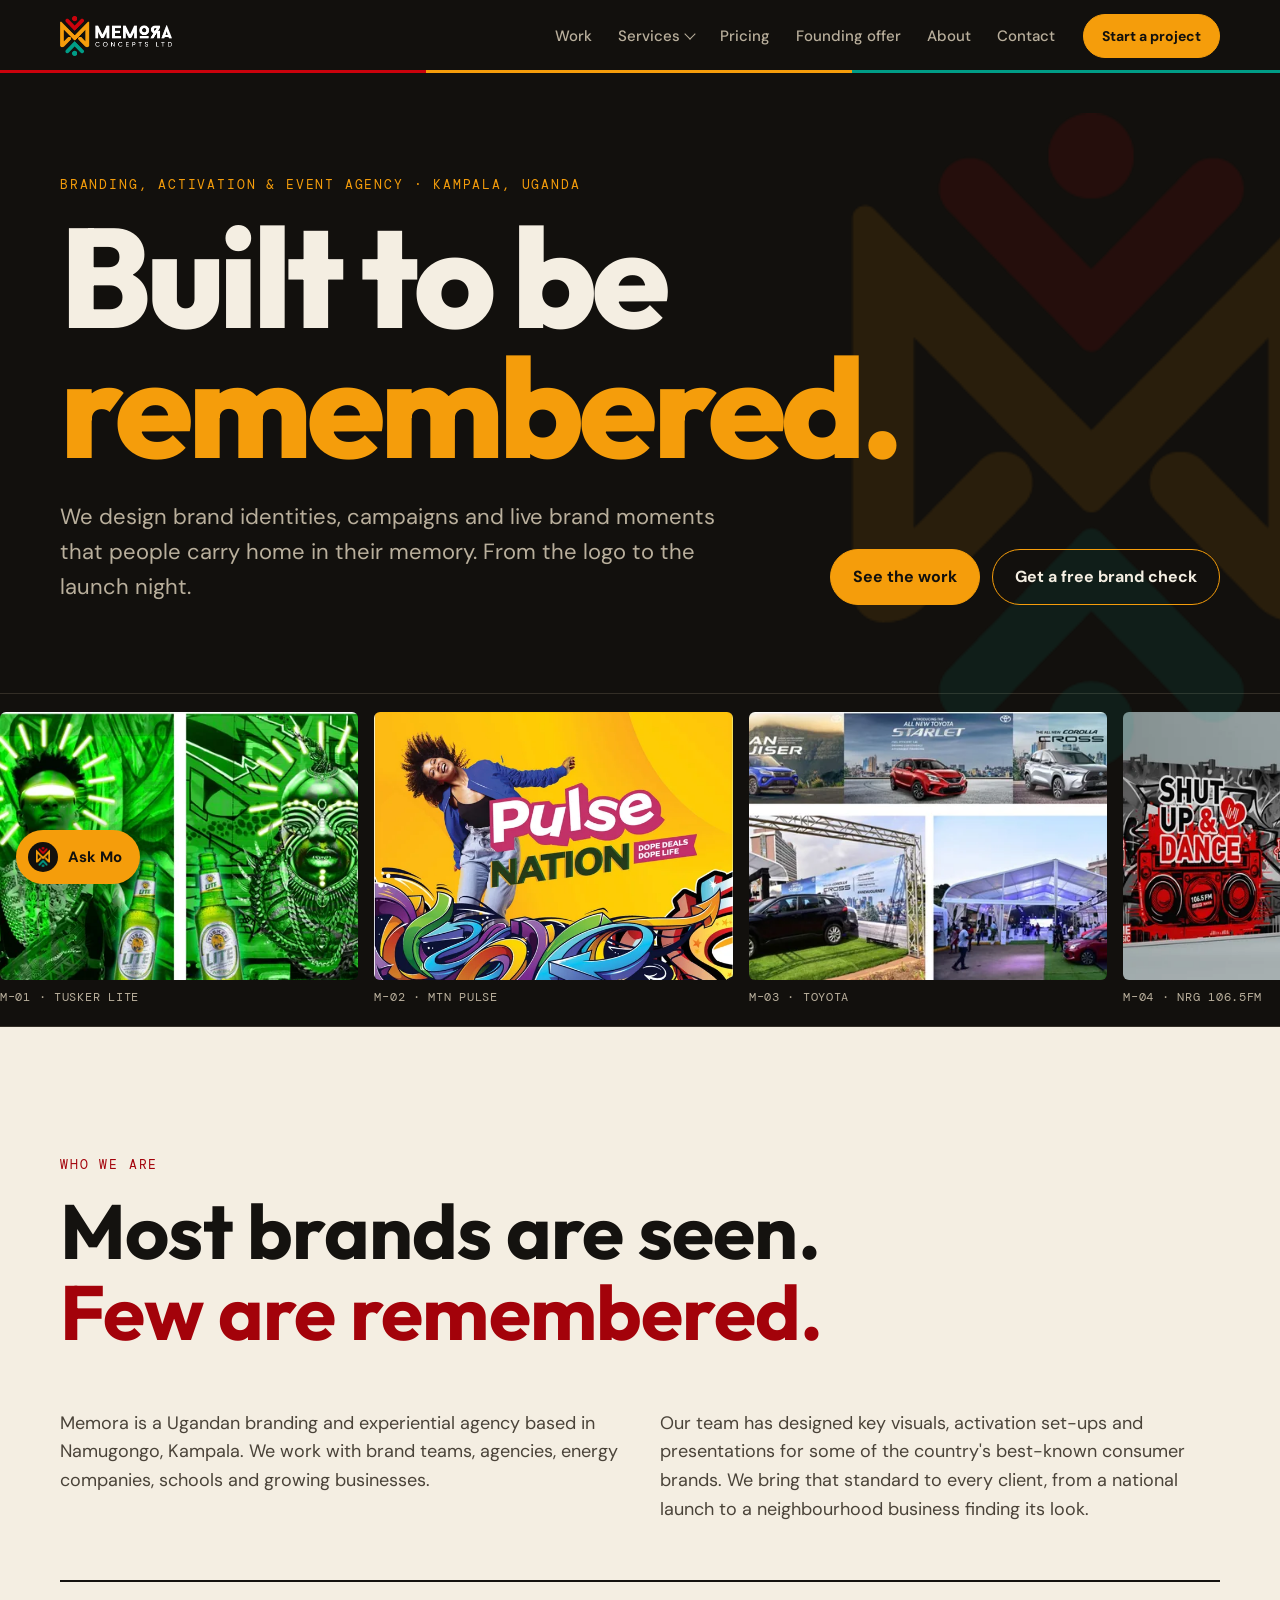
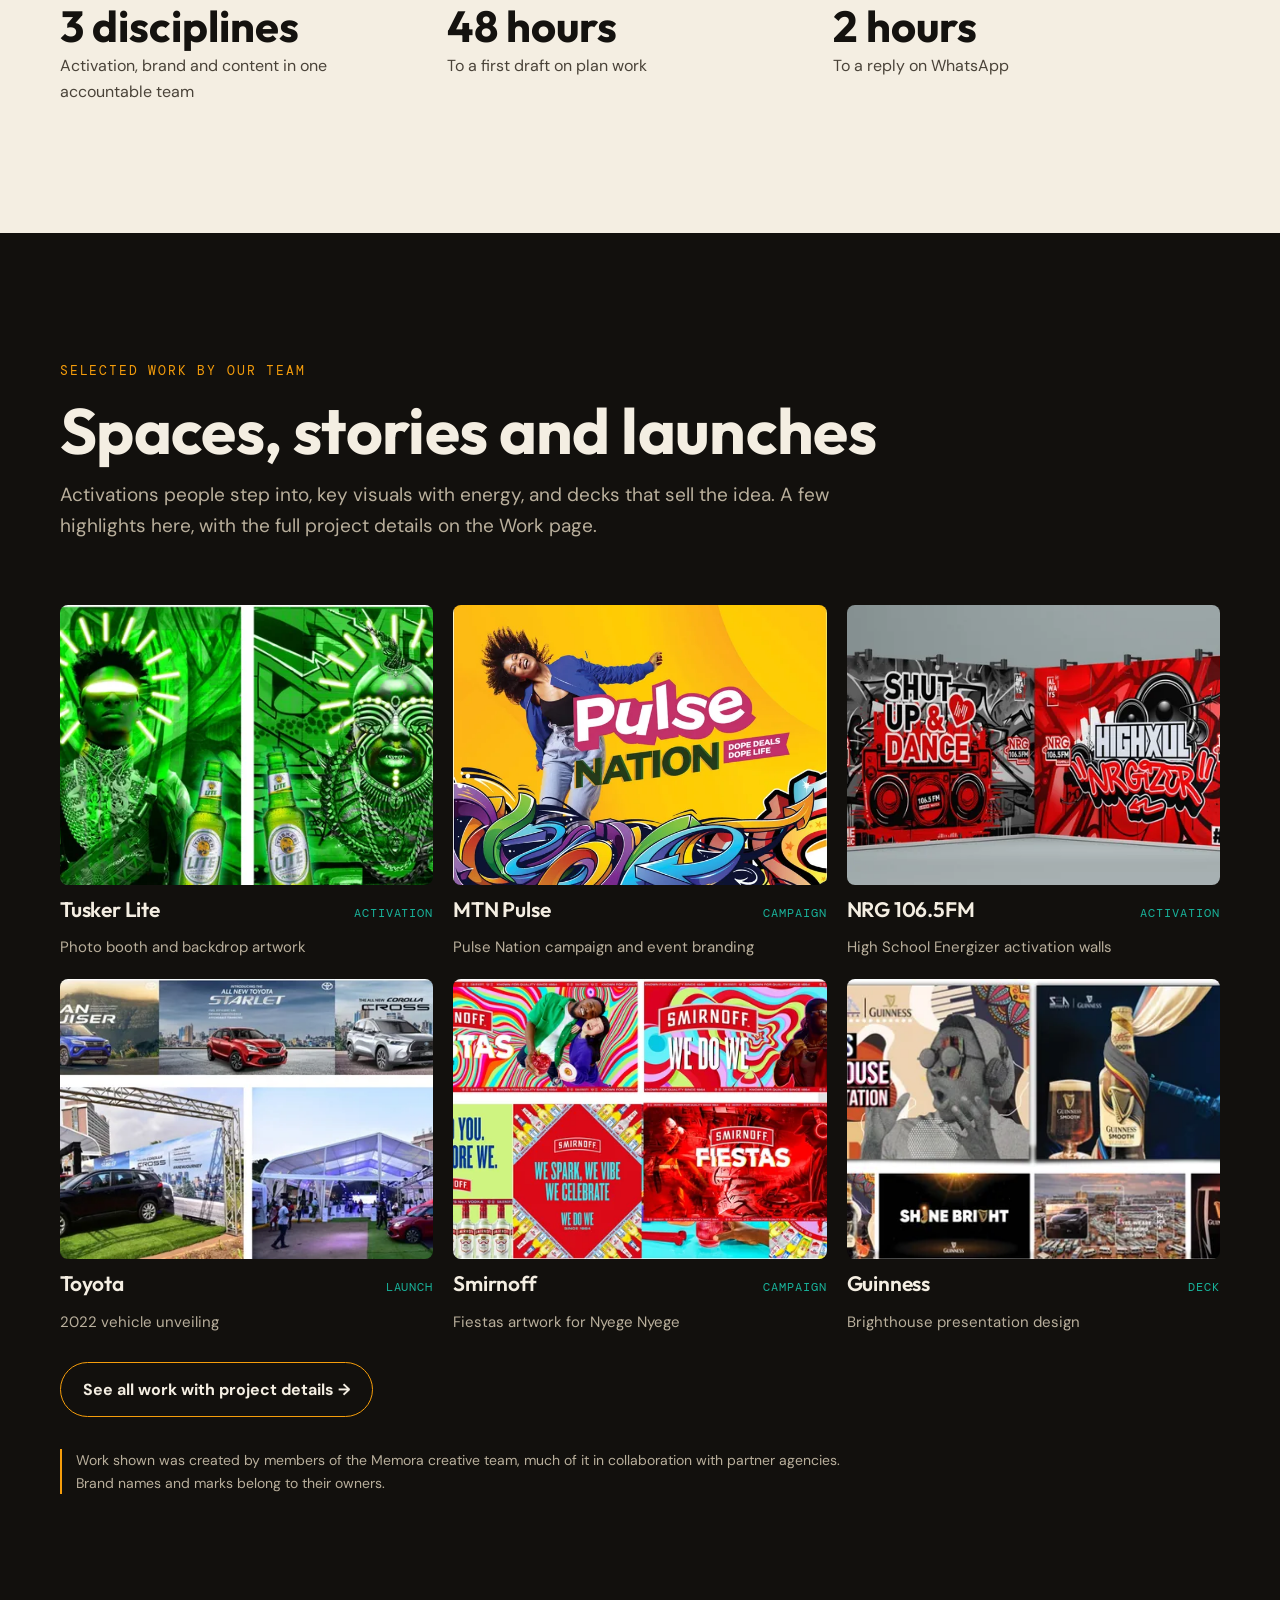
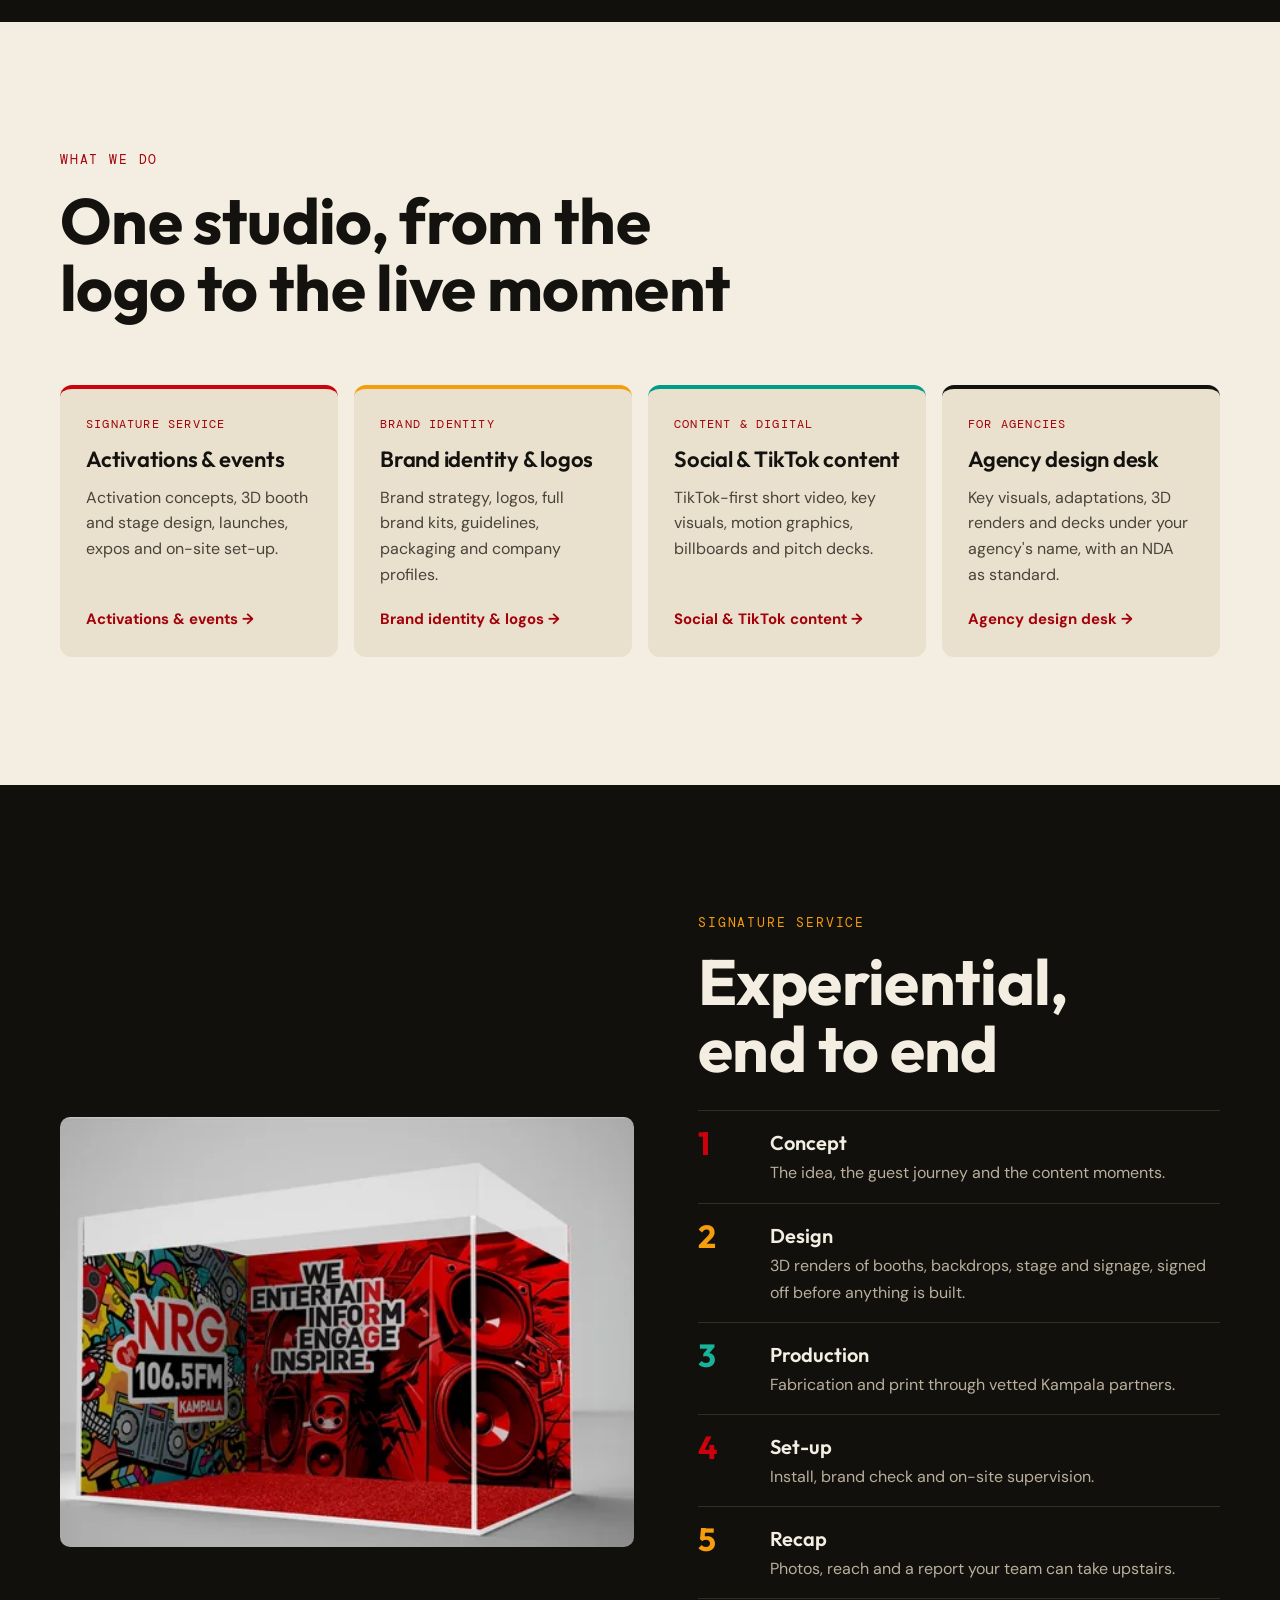
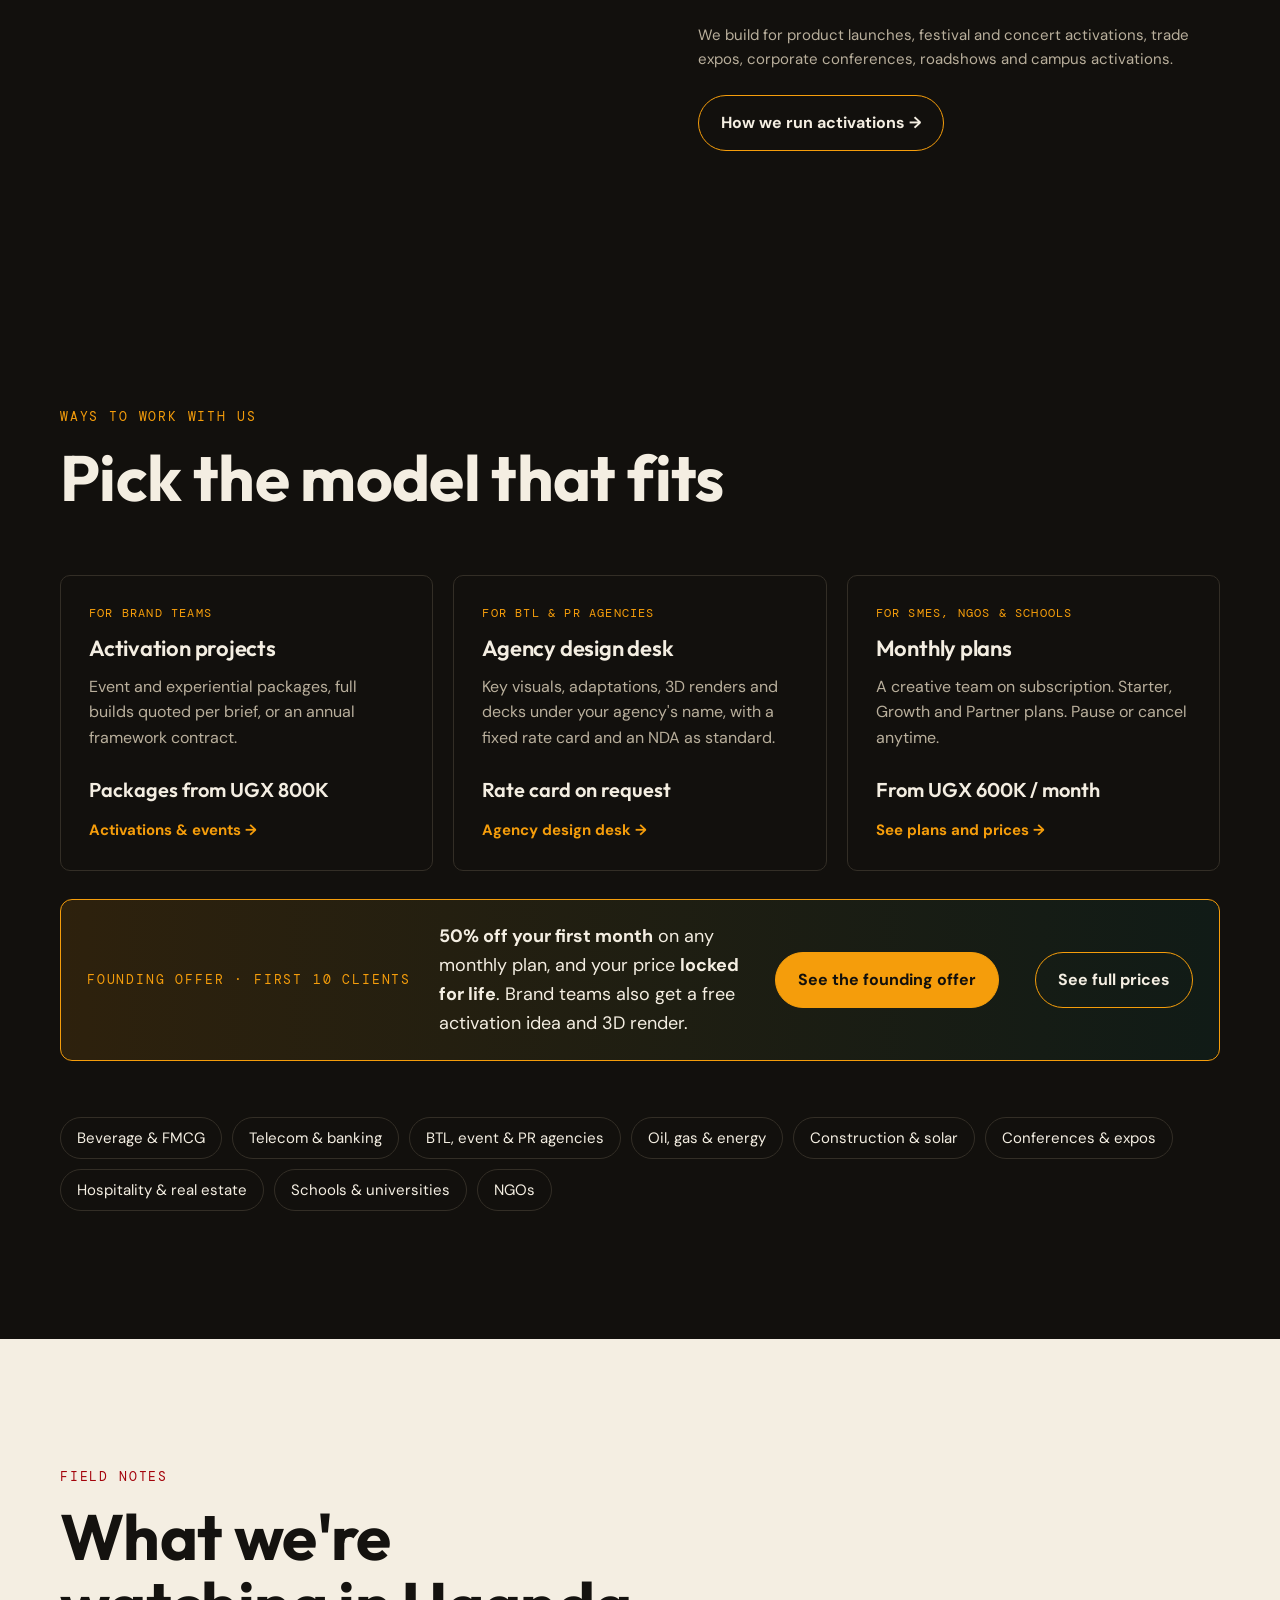
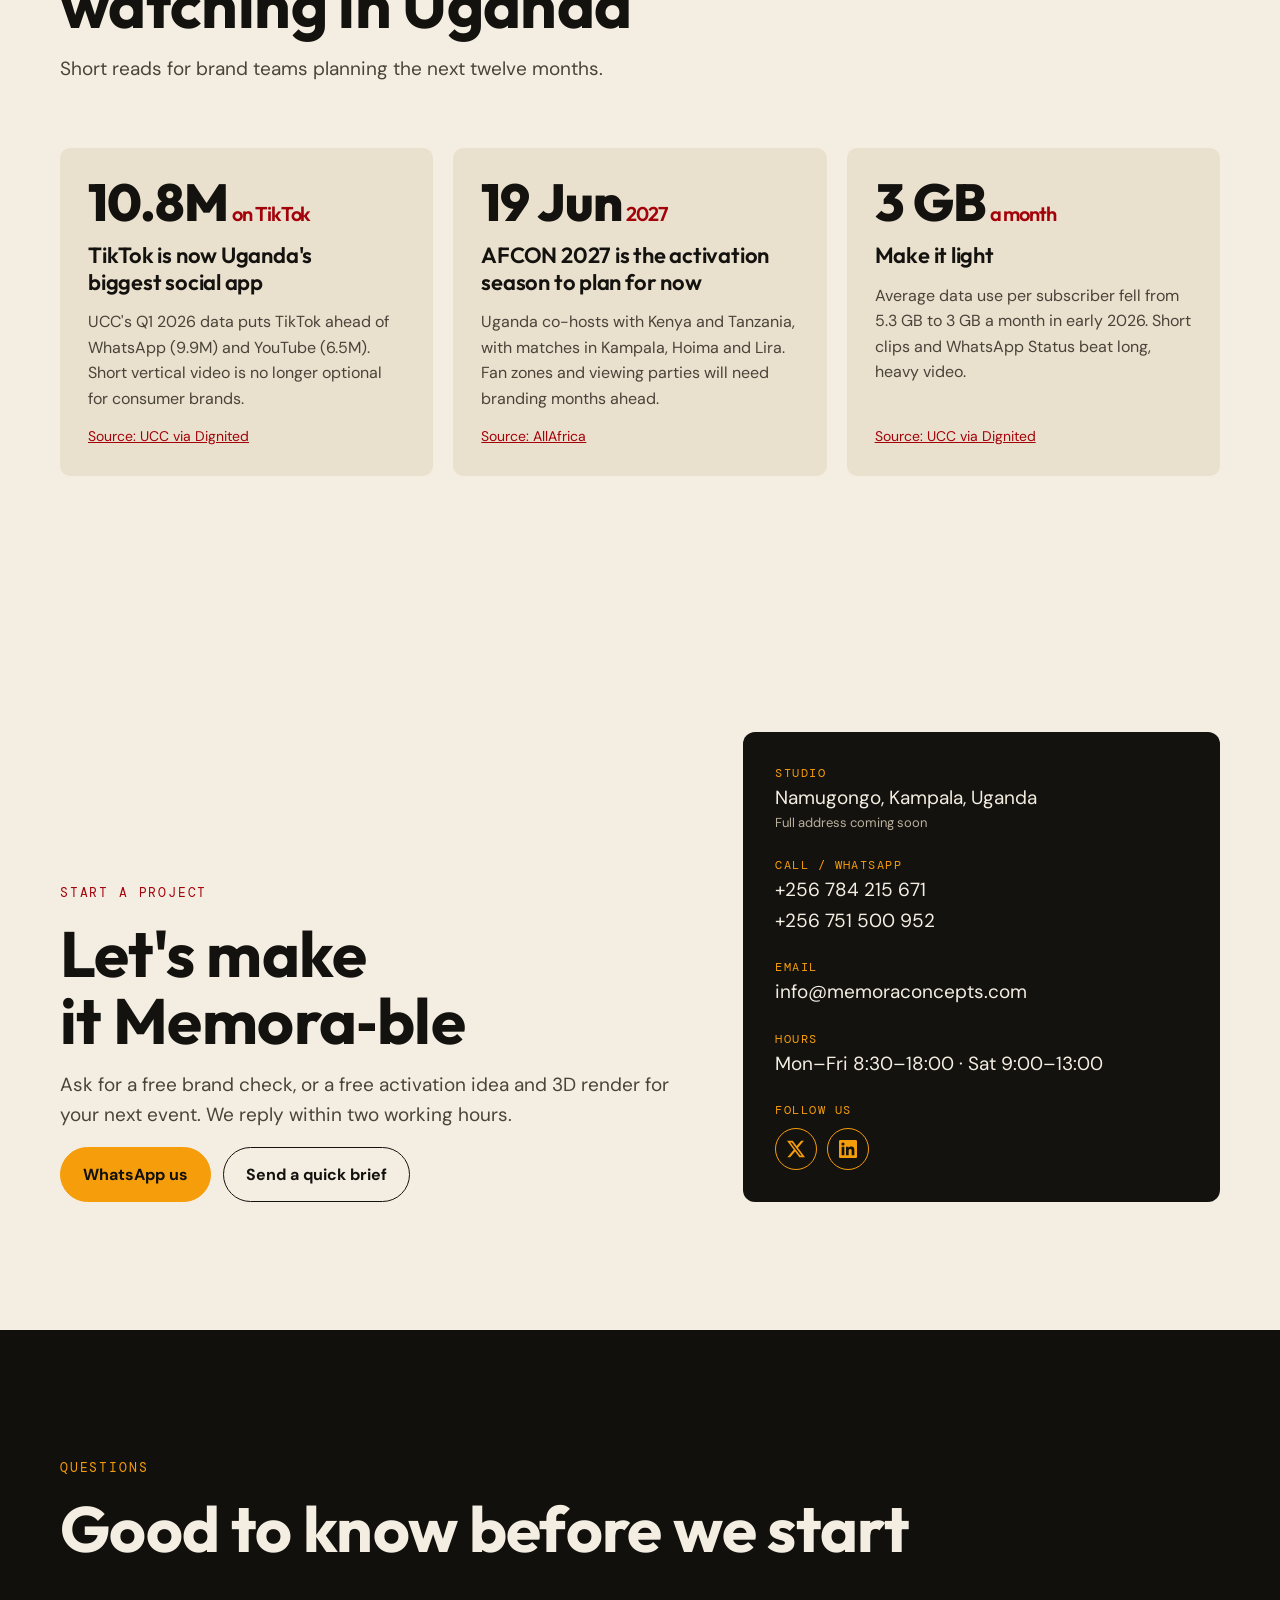
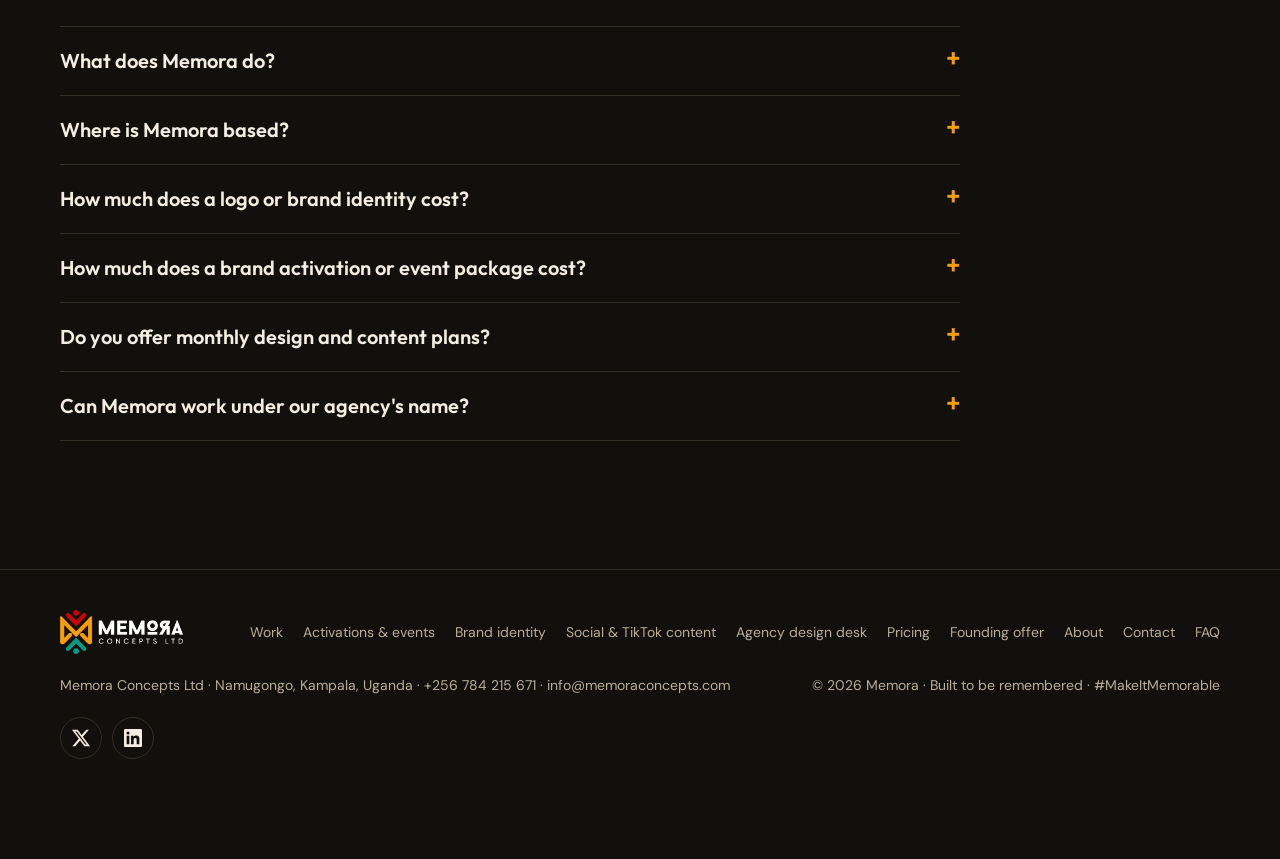
==== commit e0b22ed1: "Add X profile and X/LinkedIn icons across the site Co-Authored-By: Claude Opus 5.5 <noreply@anthropi" ====
--- a/index.html
+++ b/index.html
@@ -19,7 +19,7 @@
 <meta property="og:image" content="https://memoraconcepts.com/img/og.jpg">
 <meta name="theme-color" content="#12100D">
 <link rel="icon" type="image/png" href="img/favicon.png">
-<script type="application/ld+json">{"@context": "https://schema.org", "@type": "ProfessionalService", "@id": "https://memoraconcepts.com/#org", "name": "Memora Concepts Ltd", "alternateName": ["Memora", "Memora Concepts"], "url": "https://memoraconcepts.com/", "logo": "https://memoraconcepts.com/img/logo_colour.png", "image": "https://memoraconcepts.com/img/og.jpg", "description": "Branding and experiential agency in Namugongo, Kampala, Uganda: brand identity and logo design, brand activations, event branding and TikTok-first content.", "slogan": "Built to be remembered", "email": "info@memoraconcepts.com", "telephone": "+256784215671", "contactPoint": [{"@type": "ContactPoint", "telephone": "+256784215671", "contactType": "customer service", "areaServed": "UG", "availableLanguage": ["en"]}, {"@type": "ContactPoint", "telephone": "+256751500952", "contactType": "sales", "areaServed": "UG", "availableLanguage": ["en"]}], "address": {"@type": "PostalAddress", "addressLocality": "Namugongo, Kampala", "addressRegion": "Central Region", "addressCountry": "UG"}, "areaServed": [{"@type": "City", "name": "Kampala"}, {"@type": "Country", "name": "Uganda"}], "priceRange": "UGX 400,000 – UGX 5,000,000+", "currenciesAccepted": "UGX", "founder": [{"@type": "Person", "name": "Ben Mutaama"}, {"@type": "Person", "name": "Lennart Owora"}], "knowsAbout": ["Brand identity design", "Logo design", "Brand activation", "Event branding", "Experiential marketing", "Booth and stand design", "Social media content", "TikTok video", "Company profiles"], "hasOfferCatalog": {"@type": "OfferCatalog", "name": "Memora services", "itemListElement": [{"@type": "Offer", "itemOffered": {"@type": "Service", "name": "Brand identity and logo design", "url": "https://memoraconcepts.com/branding/"}}, {"@type": "Offer", "itemOffered": {"@type": "Service", "name": "Brand activation and event branding", "url": "https://memoraconcepts.com/activations/"}}, {"@type": "Offer", "itemOffered": {"@type": "Service", "name": "Social media content and TikTok video", "url": "https://memoraconcepts.com/content/"}}]}, "sameAs": ["https://www.linkedin.com/company/memora-concepts-ltd/"]}</script>
+<script type="application/ld+json">{"@context": "https://schema.org", "@type": "ProfessionalService", "@id": "https://memoraconcepts.com/#org", "name": "Memora Concepts Ltd", "alternateName": ["Memora", "Memora Concepts"], "url": "https://memoraconcepts.com/", "logo": "https://memoraconcepts.com/img/logo_colour.png", "image": "https://memoraconcepts.com/img/og.jpg", "description": "Branding and experiential agency in Namugongo, Kampala, Uganda: brand identity and logo design, brand activations, event branding and TikTok-first content.", "slogan": "Built to be remembered", "email": "info@memoraconcepts.com", "telephone": "+256784215671", "contactPoint": [{"@type": "ContactPoint", "telephone": "+256784215671", "contactType": "customer service", "areaServed": "UG", "availableLanguage": ["en"]}, {"@type": "ContactPoint", "telephone": "+256751500952", "contactType": "sales", "areaServed": "UG", "availableLanguage": ["en"]}], "address": {"@type": "PostalAddress", "addressLocality": "Namugongo, Kampala", "addressRegion": "Central Region", "addressCountry": "UG"}, "areaServed": [{"@type": "City", "name": "Kampala"}, {"@type": "Country", "name": "Uganda"}], "priceRange": "UGX 400,000 – UGX 5,000,000+", "currenciesAccepted": "UGX", "founder": [{"@type": "Person", "name": "Ben Mutaama"}, {"@type": "Person", "name": "Lennart Owora"}], "knowsAbout": ["Brand identity design", "Logo design", "Brand activation", "Event branding", "Experiential marketing", "Booth and stand design", "Social media content", "TikTok video", "Company profiles"], "hasOfferCatalog": {"@type": "OfferCatalog", "name": "Memora services", "itemListElement": [{"@type": "Offer", "itemOffered": {"@type": "Service", "name": "Brand identity and logo design", "url": "https://memoraconcepts.com/branding/"}}, {"@type": "Offer", "itemOffered": {"@type": "Service", "name": "Brand activation and event branding", "url": "https://memoraconcepts.com/activations/"}}, {"@type": "Offer", "itemOffered": {"@type": "Service", "name": "Social media content and TikTok video", "url": "https://memoraconcepts.com/content/"}}]}, "sameAs": ["https://www.linkedin.com/company/memora-concepts-ltd/", "https://x.com/memoraug"]}</script>
 <script type="application/ld+json">{"@context": "https://schema.org", "@type": "WebSite", "@id": "https://memoraconcepts.com/#site", "name": "Memora", "alternateName": "Memora Concepts", "url": "https://memoraconcepts.com/", "publisher": {"@id": "https://memoraconcepts.com/#org"}}</script>
 <script type="application/ld+json">{"@context": "https://schema.org", "@type": "FAQPage", "mainEntity": [{"@type": "Question", "name": "What does Memora do?", "acceptedAnswer": {"@type": "Answer", "text": "Memora Concepts Ltd is a branding and experiential agency in Namugongo, Kampala. We design brand identities and logos, brand activations and event branding, and TikTok-first social media content."}}, {"@type": "Question", "name": "Where is Memora based?", "acceptedAnswer": {"@type": "Answer", "text": "Our studio is in Namugongo, Kampala, Uganda. You can reach us on WhatsApp at +256 784 215 671 or by email at info@memoraconcepts.com."}}, {"@type": "Question", "name": "How much does a logo or brand identity cost?", "acceptedAnswer": {"@type": "Answer", "text": "A logo starts from UGX 400,000, a full brand kit from UGX 1.5M and a company profile from UGX 500,000."}}, {"@type": "Question", "name": "How much does a brand activation or event package cost?", "acceptedAnswer": {"@type": "Answer", "text": "Event packages start from UGX 800,000. Full experiential builds are quoted per brief: a design fee, production at cost and a management fee."}}, {"@type": "Question", "name": "Do you offer monthly design and content plans?", "acceptedAnswer": {"@type": "Answer", "text": "Yes. Monthly plans for SMEs, NGOs and schools start from UGX 600,000 a month and can be paused or cancelled anytime. Our first 10 clients get 50% off the first month and a price locked for life."}}, {"@type": "Question", "name": "Can Memora work under our agency's name?", "acceptedAnswer": {"@type": "Answer", "text": "Yes. Our agency design desk creates key visuals, adaptations, 3D renders and decks for BTL, event and PR agencies under their name, with a fixed rate card and an NDA as standard."}}]}</script>
 <link rel="preconnect" href="https://fonts.googleapis.com">
@@ -253,27 +253,6 @@
 @keyframes rise{from{transform:translateY(18px)}to{transform:none}}
 @media (prefers-reduced-motion: reduce){.rise{animation:none}}
 
-/* Ask Mo chat */
-.mo-fab{position:fixed;left:max(16px,env(safe-area-inset-left,0px));bottom:calc(16px + env(safe-area-inset-bottom,0px));z-index:40;display:flex;align-items:center;gap:10px;background:var(--gold);color:var(--stage);border:none;border-radius:999px;padding:12px 18px 12px 12px;font:700 15px var(--body);cursor:pointer;box-shadow:0 10px 30px rgba(0,0,0,.35)}
-.mo-fab .dot{width:30px;height:30px;border-radius:50%;background:var(--stage);display:grid;place-items:center}
-.mo-fab .dot img{width:20px;height:20px;object-fit:contain}
-.mo{position:fixed;left:max(16px,env(safe-area-inset-left,0px));bottom:calc(84px + env(safe-area-inset-bottom,0px));z-index:41;width:min(390px,calc(100vw - 32px));height:min(600px,calc(100vh - 120px));background:var(--stage-2);color:var(--bone);border:1px solid var(--line-d);border-radius:16px;display:flex;flex-direction:column;overflow:hidden;box-shadow:0 20px 60px rgba(0,0,0,.5)}
-.mo-head{display:flex;align-items:center;gap:12px;padding:14px 16px;border-bottom:1px solid var(--line-d);background:var(--stage)}
-.mo-head b{font-family:var(--display);font-size:17px;display:block}
-.mo-head span{font-size:12px;color:var(--bone-2)}
-.mo-head .x{margin-left:auto;background:none;border:1px solid var(--line-d);color:var(--bone);border-radius:999px;padding:4px 12px;font:600 13px var(--body);cursor:pointer}
-.mo-log{flex:1;overflow-y:auto;padding:16px;display:flex;flex-direction:column;gap:10px}
-.msg{max-width:86%;padding:10px 14px;border-radius:14px;font-size:15px;line-height:1.5;white-space:pre-wrap;overflow-wrap:anywhere}
-.msg.bot{background:var(--stage);border:1px solid var(--line-d);align-self:flex-start;border-bottom-left-radius:4px}
-.msg.me{background:var(--gold);color:var(--stage);align-self:flex-end;border-bottom-right-radius:4px}
-.msg a{color:var(--gold)}
-.mo-chips{display:flex;flex-wrap:wrap;gap:8px;padding:0 16px 10px}
-.mo-chips button{background:transparent;border:1px solid var(--line-d);color:var(--bone);border-radius:999px;padding:7px 12px;font:500 13px var(--body);cursor:pointer}
-.mo-chips button:hover{border-color:var(--gold)}
-.mo-form{display:flex;gap:8px;padding:12px;border-top:1px solid var(--line-d);background:var(--stage)}
-.mo-form input{flex:1;min-width:0;background:var(--stage-2);color:var(--bone);border:1px solid var(--line-d);border-radius:999px;padding:11px 14px;font:15px var(--body);color-scheme:dark}
-.mo-form button{background:var(--gold);color:var(--stage);border:none;border-radius:999px;padding:0 16px;font:700 14px var(--body);cursor:pointer}
-.mo-foot{font-size:11px;color:var(--bone-2);padding:0 16px 10px}
 .hero-h1{display:flex;flex-direction:column;gap:18px}
 .hero-h1 .eyebrow{font-weight:400;line-height:1.4}
 .pillar .more{margin-top:6px;font-weight:700;font-size:15px;color:var(--gold-deep);text-decoration:none}
@@ -324,7 +303,8 @@
 .cta-band .sec-head{margin-bottom:0}
 .cta-band .contact-card .v{user-select:text}
 </style>
-<link rel="stylesheet" href="/css/nav.css?v=1">
+<link rel="stylesheet" href="/css/nav.css?v=3">
+<link rel="stylesheet" href="/css/mo.css?v=1">
 </head>
 <body>
 
@@ -512,6 +492,7 @@
         <div><p class="k">Call / WhatsApp</p><p class="v">+256 784 215 671</p><p class="v">+256 751 500 952</p></div>
         <div><p class="k">Email</p><p class="v">info@memoraconcepts.com</p></div>
         <div><p class="k">Hours</p><p class="v">Mon–Fri 8:30–18:00 · Sat 9:00–13:00</p></div>
+        <div><p class="k">Follow us</p><div class="social social-card"><a href="https://x.com/memoraug" target="_blank" rel="noopener" aria-label="Memora on X" title="Memora on X"><svg viewBox="0 0 24 24" width="18" height="18" aria-hidden="true" focusable="false"><path fill="currentColor" d="M18.901 1.153h3.68l-8.04 9.19L24 22.846h-7.406l-5.8-7.584-6.638 7.584H.474l8.6-9.83L0 1.154h7.594l5.243 6.932ZM17.61 20.644h2.039L6.486 3.24H4.298Z"/></svg></a><a href="https://www.linkedin.com/company/memora-concepts-ltd/" target="_blank" rel="noopener" aria-label="Memora on LinkedIn" title="Memora on LinkedIn"><svg viewBox="0 0 24 24" width="18" height="18" aria-hidden="true" focusable="false"><path fill="currentColor" d="M20.447 20.452h-3.554v-5.569c0-1.328-.027-3.037-1.852-3.037-1.853 0-2.136 1.445-2.136 2.939v5.667H9.351V9h3.414v1.561h.046c.477-.937 1.637-1.85 3.37-1.85 3.601 0 4.267 2.37 4.267 4.455v6.286zM5.337 7.433a2.064 2.064 0 1 1 0-4.128 2.064 2.064 0 0 1 0 4.128zm1.782 13.019H3.555V9h3.564v11.452zM22.225 0H1.771C.792 0 0 .774 0 1.729v20.542C0 23.227.792 24 1.771 24h20.451C23.2 24 24 23.227 24 22.271V1.729C24 .774 23.2 0 22.222 0h.003z"/></svg></a></div></div>
       </aside>
     </div>
   </section>
@@ -526,26 +507,12 @@
   </section>
 </main>
 
-<button class="mo-fab" id="moFab" aria-expanded="false" aria-controls="mo"><span class="dot"><img src="img/mark_colour.png" alt=""></span>Ask Mo</button>
-<div class="mo" id="mo" role="dialog" aria-label="Ask Mo, the Memora assistant" hidden>
-  <div class="mo-head">
-    <img src="img/mark_colour.png" alt="" style="width:30px;height:30px;object-fit:contain">
-    <div><b>Mo · Memora</b><span id="moMode">Usually replies instantly</span></div>
-    <button class="x" id="moClose">Close</button>
-  </div>
-  <div class="mo-log" id="moLog" aria-live="polite"></div>
-  <div class="mo-chips" id="moChips"></div>
-  <form class="mo-form" id="moForm">
-    <input id="moIn" autocomplete="off" placeholder="Ask about prices, activations, timing…" aria-label="Message Mo">
-    <button type="submit">Send</button>
-  </form>
-  <p class="mo-foot">Mo is Memora's assistant. A person from the team follows up on every enquiry.</p>
-</div>
 
 <footer>
   <div class="wrap">
     <img src="img/logo_colour.png" alt="Memora Concepts Ltd">
-    <nav class="foot-nav" aria-label="Site"><a href="/work/">Work</a><a href="/activations/">Activations &amp; events</a><a href="/branding/">Brand identity</a><a href="/content/">Social &amp; TikTok content</a><a href="/agency-design-desk/">Agency design desk</a><a href="/pricing/">Pricing</a><a href="/founding-offer/">Founding offer</a><a href="/about/">About</a><a href="/contact/">Contact</a><a href="/#faq">FAQ</a><a href="https://www.linkedin.com/company/memora-concepts-ltd/" target="_blank" rel="noopener">LinkedIn</a></nav>
+    <nav class="foot-nav" aria-label="Site"><a href="/work/">Work</a><a href="/activations/">Activations &amp; events</a><a href="/branding/">Brand identity</a><a href="/content/">Social &amp; TikTok content</a><a href="/agency-design-desk/">Agency design desk</a><a href="/pricing/">Pricing</a><a href="/founding-offer/">Founding offer</a><a href="/about/">About</a><a href="/contact/">Contact</a><a href="/#faq">FAQ</a></nav>
+  <div class="social"><a href="https://x.com/memoraug" target="_blank" rel="noopener" aria-label="Memora on X" title="Memora on X"><svg viewBox="0 0 24 24" width="18" height="18" aria-hidden="true" focusable="false"><path fill="currentColor" d="M18.901 1.153h3.68l-8.04 9.19L24 22.846h-7.406l-5.8-7.584-6.638 7.584H.474l8.6-9.83L0 1.154h7.594l5.243 6.932ZM17.61 20.644h2.039L6.486 3.24H4.298Z"/></svg></a><a href="https://www.linkedin.com/company/memora-concepts-ltd/" target="_blank" rel="noopener" aria-label="Memora on LinkedIn" title="Memora on LinkedIn"><svg viewBox="0 0 24 24" width="18" height="18" aria-hidden="true" focusable="false"><path fill="currentColor" d="M20.447 20.452h-3.554v-5.569c0-1.328-.027-3.037-1.852-3.037-1.853 0-2.136 1.445-2.136 2.939v5.667H9.351V9h3.414v1.561h.046c.477-.937 1.637-1.85 3.37-1.85 3.601 0 4.267 2.37 4.267 4.455v6.286zM5.337 7.433a2.064 2.064 0 1 1 0-4.128 2.064 2.064 0 0 1 0 4.128zm1.782 13.019H3.555V9h3.564v11.452zM22.225 0H1.771C.792 0 0 .774 0 1.729v20.542C0 23.227.792 24 1.771 24h20.451C23.2 24 24 23.227 24 22.271V1.729C24 .774 23.2 0 22.222 0h.003z"/></svg></a></div>
     <span>Memora Concepts Ltd · Namugongo, Kampala, Uganda · +256 784 215 671 · info@memoraconcepts.com</span>
     <span>© 2026 Memora · Built to be remembered · #MakeItMemorable</span>
   </div>
@@ -595,109 +562,8 @@
   d.addEventListener('click',function(e){if(e.target===d) d.close()});
 })();
 </script>
-<script>
-(function(){
-  var KB=[
-    'Memora (legal name Memora Concepts Ltd) is a branding and experiential agency in Namugongo, Kampala, Uganda. Tagline: "Built to be remembered." Campaign line: "Make it Memora-ble."',
-    'Three disciplines: 1) Activation & Experiential: activation concepts, 3D booth/stand/stage design, backdrops, photo booths, entrance arches, roadshows, product launches, production management through vetted Kampala partners, on-site set-up, event content capture and recap reports. 2) Brand Identity & Strategy: strategy, logos, brand kits, guidelines, packaging, company profiles, capability statements, annual reports, signage. 3) Content & Digital: campaign key visuals, TikTok-first short video and social content, motion graphics, 2D/3D renders, billboards, pitch decks, websites.',
-    'New for 2026-27: short-video studio, creator/influencer management, AFCON 2027 activation kit (fan zones, viewing-party kits for bars and hotels, match-day content; AFCON starts 19 June 2027 with matches in Kampala, Hoima and Lira), energy and oil & gas comms pack (tender-ready profiles, HSE campaigns, signage, community events), conference & expo package.',
-    'Ways to work: Activation projects for brand teams, event packages from UGX 800,000 (Starter 800K, Professional from 2M, Premium from 5M), full experiential builds quoted per brief as design fee plus production at cost plus a management fee. Agency design desk for BTL/PR agencies, white-label, fixed rate card, NDA standard. Monthly plans for SMEs, NGOs and schools: Starter UGX 600,000/month (8 designs, 48h first drafts), Growth UGX 1,500,000/month (up to 20 designs incl. motion, content calendar, dedicated designer), Partner from UGX 3,500,000/month (multi-channel campaigns, 24h priority, an event kit each quarter). Pay by MTN MoMo, Airtel Money or bank transfer. One-offs: logo from UGX 400K, brand kit from 1.5M, company profile from 500K, pitch deck from 350K. Projects take a 50% deposit. Prices are starting points; final quotes depend on scope.',
-    'Promises: reply on WhatsApp within 2 working hours, first draft within 48 hours on plan work, one named designer per client. Process: Discover, Create, Launch.',
-    'Founding offer: the first 10 clients get 50% off their first month on any monthly plan and their price locked for life. Free offers: a free 15-minute brand check with three quick wins; for brand teams, a free activation idea and 3D render for their next event.',
-    'Contact: WhatsApp/call +256 784 215 671 or +256 751 500 952, email info@memoraconcepts.com. Studio: Namugongo, Kampala (full address to follow). Never mention Ntinda.',
-    'Credentials: the portfolio work for brands like Tusker Lite, MTN Pulse, Smirnoff, Guinness, Toyota, Minute Maid and Vivo Energy was made by Memora team members, much of it in collaboration with partner agencies. Never call these brands Memora clients or claim results or statistics that are not stated here.'
-  ].join('\n');
-  var RULES='You are Mo, the friendly website assistant for Memora. Answer in 1-4 short sentences, plain warm English, no markdown headings. Use ONLY the facts below; if you do not know, say a person from the team will confirm and offer WhatsApp. Never invent prices, clients, results or dates. When the visitor wants to start a project or asks for a quote, ask for their name, a phone or email, and what they need; once you have name and contact, call the save_lead tool, then confirm the team will reply within 2 working hours. Do not ask for anything else personal.\n\nFACTS:\n'+KB;
-
-  var log=document.getElementById('moLog'),chips=document.getElementById('moChips'),form=document.getElementById('moForm'),inp=document.getElementById('moIn');
-  var panel=document.getElementById('mo'),fab=document.getElementById('moFab');
-  var turns=[],sample=null,canTools=false,busy=false,lead={},flow=null,opened=false;
-
-  function esc(s){return String(s).replace(/[&<>"]/g,function(c){return{'&':'&amp;','<':'&lt;','>':'&gt;','"':'&quot;'}[c]})}
-  function linkify(s){return esc(s).replace(/(https:\/\/wa\.me\/[^\s]+)/g,'<a href="$1" target="_blank" rel="noopener">Open WhatsApp</a>')}
-  function say(text,who){var d=document.createElement('div');d.className='msg '+(who||'bot');d.innerHTML=linkify(text);log.appendChild(d);log.scrollTop=log.scrollHeight;return d}
-  function setChips(list){chips.innerHTML='';list.forEach(function(c){var b=document.createElement('button');b.type='button';b.textContent=c;b.onclick=function(){handle(c)};chips.appendChild(b)})}
-  var MAIN=['What do you do?','Prices','Founding offer','Book a free brand check','Activations & events','AFCON 2027 kit','Talk to a person'];
-
-  function wa(txt){return 'https://wa.me/256784215671?text='+encodeURIComponent(txt)}
-
-  // Rule-based answers: work on any host, no account needed
-  var A=[
-    [/discount|offer|promo|founding|deal|half/i,'Our founding offer: the first 10 clients get 50% off their first month on any monthly plan, and their price is locked for life. Spots are limited, so tap "Book a free brand check" to claim one.'],
-    [/price|cost|how much|budget|rate|charge|fee|plan/i,'Founding offer: 50% off your first month for our first 10 clients. Monthly plans start at UGX 600K (Starter), UGX 1.5M (Growth) and from UGX 3.5M (Partner). Event packages start at UGX 800K, a logo from UGX 400K and a company profile from UGX 500K. Final quotes depend on scope. Want a quote? Tap "Book a free brand check".'],
-    [/activation|event|booth|stand|backdrop|launch|experien|roadshow|expo|conference|photo booth/i,'Experiential is our signature: concept, 3D design, production through vetted partners, on-site set-up and a recap report. Event packages start at UGX 800K, and full builds are quoted per brief. Brand teams can ask for a free activation idea and 3D render.'],
-    [/afcon|football|fan zone|viewing|match/i,'AFCON 2027 starts on 19 June 2027, with matches in Kampala, Hoima and Lira. Our AFCON kit covers fan-zone design, viewing-party packs for bars and hotels, match-day content and merchandise. We are booking briefs now.'],
-    [/tiktok|video|reel|social|content|influenc|creator/i,'We make TikTok-first short video, social content calendars and creator campaigns. TikTok is now Uganda\'s biggest social app, so short vertical video is built into our Growth plan.'],
-    [/logo|brand|identity|rebrand|guideline|profile|deck|presentation/i,'We design logos and full brand kits, company profiles, capability statements and pitch decks. A logo starts at UGX 400K, a full brand kit at UGX 1.5M and a company profile at UGX 500K.'],
-    [/oil|gas|energy|hse|safety|tender|construction|solar/i,'Our energy comms pack covers tender-ready company profiles, HSE campaign identities, safety signage and community engagement events, for contractors and suppliers in the sector.'],
-    [/agency|subcontract|white.?label|overflow/i,'Agencies use us as an overflow design desk: key visuals, adaptations, 3D renders and decks under your name, with a fixed rate card and an NDA as standard.'],
-    [/where|location|office|address|namugongo|visit/i,'Our studio is in Namugongo, Kampala. The full address is coming soon, so message us on WhatsApp to arrange a visit.'],
-    [/long|turnaround|fast|deadline|time|when/i,'You get a reply on WhatsApp within 2 working hours and a first draft within 48 hours on plan work. Event timelines run from 3 to 14 days depending on the package.'],
-    [/work|portfolio|client|example|brands/i,'Our team has designed for brands like Tusker Lite, MTN Pulse, Smirnoff, Toyota and Guinness, much of it with partner agencies. Scroll to "Selected work" to see it.'],
-    [/pay|momo|mobile money|airtel|bank/i,'You can pay by MTN MoMo, Airtel Money or bank transfer. Monthly plans are paid in advance, and projects take a 50% deposit.'],
-    [/contact|whatsapp|call|phone|email|human|person|talk/i,'You can reach the team on WhatsApp or by phone at +256 784 215 671 or +256 751 500 952, or email info@memoraconcepts.com.\n'+wa('Hello Memora, I found you on your website.')]
-  ];
-  function ruleAnswer(q){for(var i=0;i<A.length;i++){if(A[i][0].test(q))return A[i][1]}return null}
-
-  function startLead(){flow='name';say("Great, let's set that up. What's your name?");setChips([])}
-  function leadStep(text){
-    if(flow==='name'){lead.name=text;flow='contact';say('Thanks, '+text.split(' ')[0]+'. What phone number or email should we use?');return true}
-    if(flow==='contact'){lead.contact=text;flow='need';say('And what do you need?');setChips(['An activation or event','Brand identity','Monthly content','Short video / TikTok','Company profile or deck','AFCON 2027 kit']);return true}
-    if(flow==='need'){lead.need=text;flow=null;finishLead();return true}
-    return false
-  }
-  function finishLead(notes){
-    lead.notes=notes||lead.notes||'';
-    saveLead(lead);
-    var m='Hello Memora, I\'m '+lead.name+'. I need: '+lead.need+(lead.notes?'. '+lead.notes:'')+'. Reach me on '+lead.contact+'.';
-    say('Done. The team will reply within 2 working hours. To get things moving sooner, send it on WhatsApp too:\n'+wa(m));
-    lead={};setChips(MAIN)
-  }
-
-  async function ask(q){
-    if(sample){
-      turns.push({role:'user',content:q});
-      var bubble=say('Thinking…');busy=true;
-      try{
-        var opts={modelTier:'quick',cache:false,onText:function(u){bubble.innerHTML=linkify(u.text);log.scrollTop=log.scrollHeight}};
-        if(canTools){delete opts.cache;opts.tools=[{name:'save_lead',description:'Save a visitor enquiry for the Memora team once you have their name and a phone or email. Returns "saved".',inputSchema:{type:'object',properties:{name:{type:'string'},contact:{type:'string'},need:{type:'string'},notes:{type:'string'}},required:['name','contact']},execute:function(i){saveLead({name:String(i.name||''),contact:String(i.contact||''),need:String(i.need||''),notes:String(i.notes||'')});return 'saved'}}]}
-        var r=await sample([{role:'user',content:RULES}].concat(turns.slice(-12)),opts);
-        bubble.innerHTML=linkify(r.text);turns.push({role:'assistant',content:r.text});bump('chats');
-      }catch(e){
-        turns.pop();
-        if(e&&(e.code==='not_granted'||e.code==='sampling_disabled'||e.code==='not_declared'||e.code==='capability_disabled')){sample=null;document.getElementById('moMode').textContent='Quick answers'}
-        bubble.innerHTML=linkify(ruleAnswer(q)||'I\'ll pass that to the team. The fastest way is WhatsApp:\n'+wa('Hello Memora, '+q));
-      }finally{busy=false}
-      return
-    }
-    var a=ruleAnswer(q);bump('chats');
-    say(a||'Good question. A person from the team can answer that properly. Want to leave your details, or message us on WhatsApp?\n'+wa('Hello Memora, '+q));
-    if(!a)setChips(['Leave my details','Talk to a person','Prices'])
-  }
-
-  function handle(text){
-    text=String(text).trim();if(!text||busy)return;
-    say(text,'me');
-    if(flow&&leadStep(text))return;
-    if(/^(book a free brand check|leave my details|start a project|get a quote)$/i.test(text)&&!sample){startLead();return}
-    if(/^talk to a person$/i.test(text)){say('You can reach the team on WhatsApp or by phone at +256 784 215 671 or +256 751 500 952. Email: info@memoraconcepts.com\n'+wa('Hello Memora, I\'d like to talk to someone.'));return}
-    if(/^what do you do\??$/i.test(text)&&!sample){say('We\'re Memora, a branding and experiential agency in Namugongo, Kampala. We do activations and events, brand identity, and content including TikTok-first video. In short: we make brands memorable.');return}
-    ask(text)
-  }
-  form.addEventListener('submit',function(e){e.preventDefault();var v=inp.value;inp.value='';handle(v)});
-
-  function open(){panel.hidden=false;fab.setAttribute('aria-expanded','true');if(!opened){opened=true;say('Hi, I\'m Mo from Memora. I can tell you about our services, prices and timing, or set up a free brand check. What are you working on?');setChips(MAIN)}inp.focus()}
-  function close(){panel.hidden=true;fab.setAttribute('aria-expanded','false');fab.focus()}
-  fab.addEventListener('click',function(){panel.hidden?open():close()});
-  document.getElementById('moClose').addEventListener('click',close);
-  document.addEventListener('keydown',function(e){if(e.key==='Escape'&&!panel.hidden)close()});
-
-  // Leads from Mo go to WhatsApp for now; a hosted lead store can be added later.
-  function bump(){}
-  function saveLead(){}
-})();
-</script>
 
 <script src="/js/nav.js?v=1" defer></script>
+<script src="/js/mo.js?v=1" defer></script>
 </body>
 </html>
--- a/css/nav.css
+++ b/css/nav.css
@@ -50,3 +50,17 @@
   html:not(.js) .top .wrap{flex-wrap:wrap}
 }
 @media (max-width:360px){.top-cta{display:none}}
+
+/* Social icons (X, LinkedIn): footer, contact cards and contact bands */
+.social{display:flex;gap:10px;align-items:center}
+.social a{width:42px;height:42px;border-radius:50%;display:grid;place-items:center;border:1px solid var(--line-d);color:var(--bone);text-decoration:none;transition:background .2s,color .2s,border-color .2s}
+.social a:hover,.social a:focus-visible{background:var(--gold);border-color:var(--gold);color:var(--stage)}
+.social svg{display:block}
+.social-card{margin-top:8px}
+.social-card a{border-color:var(--gold);color:var(--gold)}
+.social-paper a{border-color:var(--ink);color:var(--ink)}
+.social-paper a:hover,.social-paper a:focus-visible{background:var(--ink);border-color:var(--ink);color:var(--paper)}
+.contact-band dd .social{margin-top:2px}
+/* keep the footer clear of the floating "Ask Mo" button */
+footer{padding-bottom:calc(100px + env(safe-area-inset-bottom,0px))!important}
+footer .social{order:3}
--- a/css/mo.css
+++ b/css/mo.css
@@ -0,0 +1,27 @@
+/* Mo, the Memora chat assistant. Loaded on every page by /js/mo.js. */
+.mo-fab{position:fixed;left:max(16px,env(safe-area-inset-left,0px));bottom:calc(16px + env(safe-area-inset-bottom,0px));z-index:40;display:flex;align-items:center;gap:10px;background:var(--gold);color:var(--stage);border:none;border-radius:999px;padding:12px 18px 12px 12px;font:700 15px var(--body);cursor:pointer;box-shadow:0 10px 30px rgba(0,0,0,.35)}
+.mo-fab .dot{width:30px;height:30px;border-radius:50%;background:var(--stage);display:grid;place-items:center}
+.mo-fab .dot img{width:20px;height:20px;object-fit:contain}
+.mo{position:fixed;left:max(16px,env(safe-area-inset-left,0px));bottom:calc(84px + env(safe-area-inset-bottom,0px));z-index:41;width:min(390px,calc(100vw - 32px));height:min(600px,calc(100vh - 120px));background:var(--stage-2);color:var(--bone);border:1px solid var(--line-d);border-radius:16px;display:flex;flex-direction:column;overflow:hidden;box-shadow:0 20px 60px rgba(0,0,0,.5)}
+.mo-head{display:flex;align-items:center;gap:12px;padding:14px 16px;border-bottom:1px solid var(--line-d);background:var(--stage)}
+.mo-head b{font-family:var(--display);font-size:17px;display:block}
+.mo-head span{font-size:12px;color:var(--bone-2)}
+.mo-head .x{margin-left:auto;background:none;border:1px solid var(--line-d);color:var(--bone);border-radius:999px;padding:4px 12px;font:600 13px var(--body);cursor:pointer}
+.mo-log{flex:1;overflow-y:auto;padding:16px;display:flex;flex-direction:column;gap:10px}
+.msg{max-width:86%;padding:10px 14px;border-radius:14px;font-size:15px;line-height:1.5;white-space:pre-wrap;overflow-wrap:anywhere}
+.msg.bot{background:var(--stage);border:1px solid var(--line-d);align-self:flex-start;border-bottom-left-radius:4px}
+.msg.me{background:var(--gold);color:var(--stage);align-self:flex-end;border-bottom-right-radius:4px}
+.msg a{color:var(--gold)}
+.mo-chips{display:flex;flex-wrap:wrap;gap:8px;padding:0 16px 10px}
+.mo-chips button{background:transparent;border:1px solid var(--line-d);color:var(--bone);border-radius:999px;padding:7px 12px;font:500 13px var(--body);cursor:pointer}
+.mo-chips button:hover{border-color:var(--gold)}
+.mo-form{display:flex;gap:8px;padding:12px;border-top:1px solid var(--line-d);background:var(--stage)}
+.mo-form input{flex:1;min-width:0;background:var(--stage-2);color:var(--bone);border:1px solid var(--line-d);border-radius:999px;padding:11px 14px;font:15px var(--body);color-scheme:dark}
+.mo-form button{background:var(--gold);color:var(--stage);border:none;border-radius:999px;padding:0 16px;font:700 14px var(--body);cursor:pointer}
+.mo-foot{font-size:11px;color:var(--bone-2);padding:0 16px 10px}
+.mo-head img{width:30px;height:30px;object-fit:contain}
+.msg .acts{display:flex;flex-wrap:wrap;gap:8px;margin-top:10px}
+.msg .acts a{display:inline-block;text-decoration:none;font-weight:700;font-size:14px;padding:8px 14px;border-radius:999px;border:1.5px solid var(--gold);color:var(--bone)}
+.msg .acts a.wa{background:var(--gold);color:var(--stage)}
+.msg.me .acts a{color:var(--stage)}
+@media (max-width:600px){.mo-fab{padding:10px 14px 10px 10px;font-size:14px}}
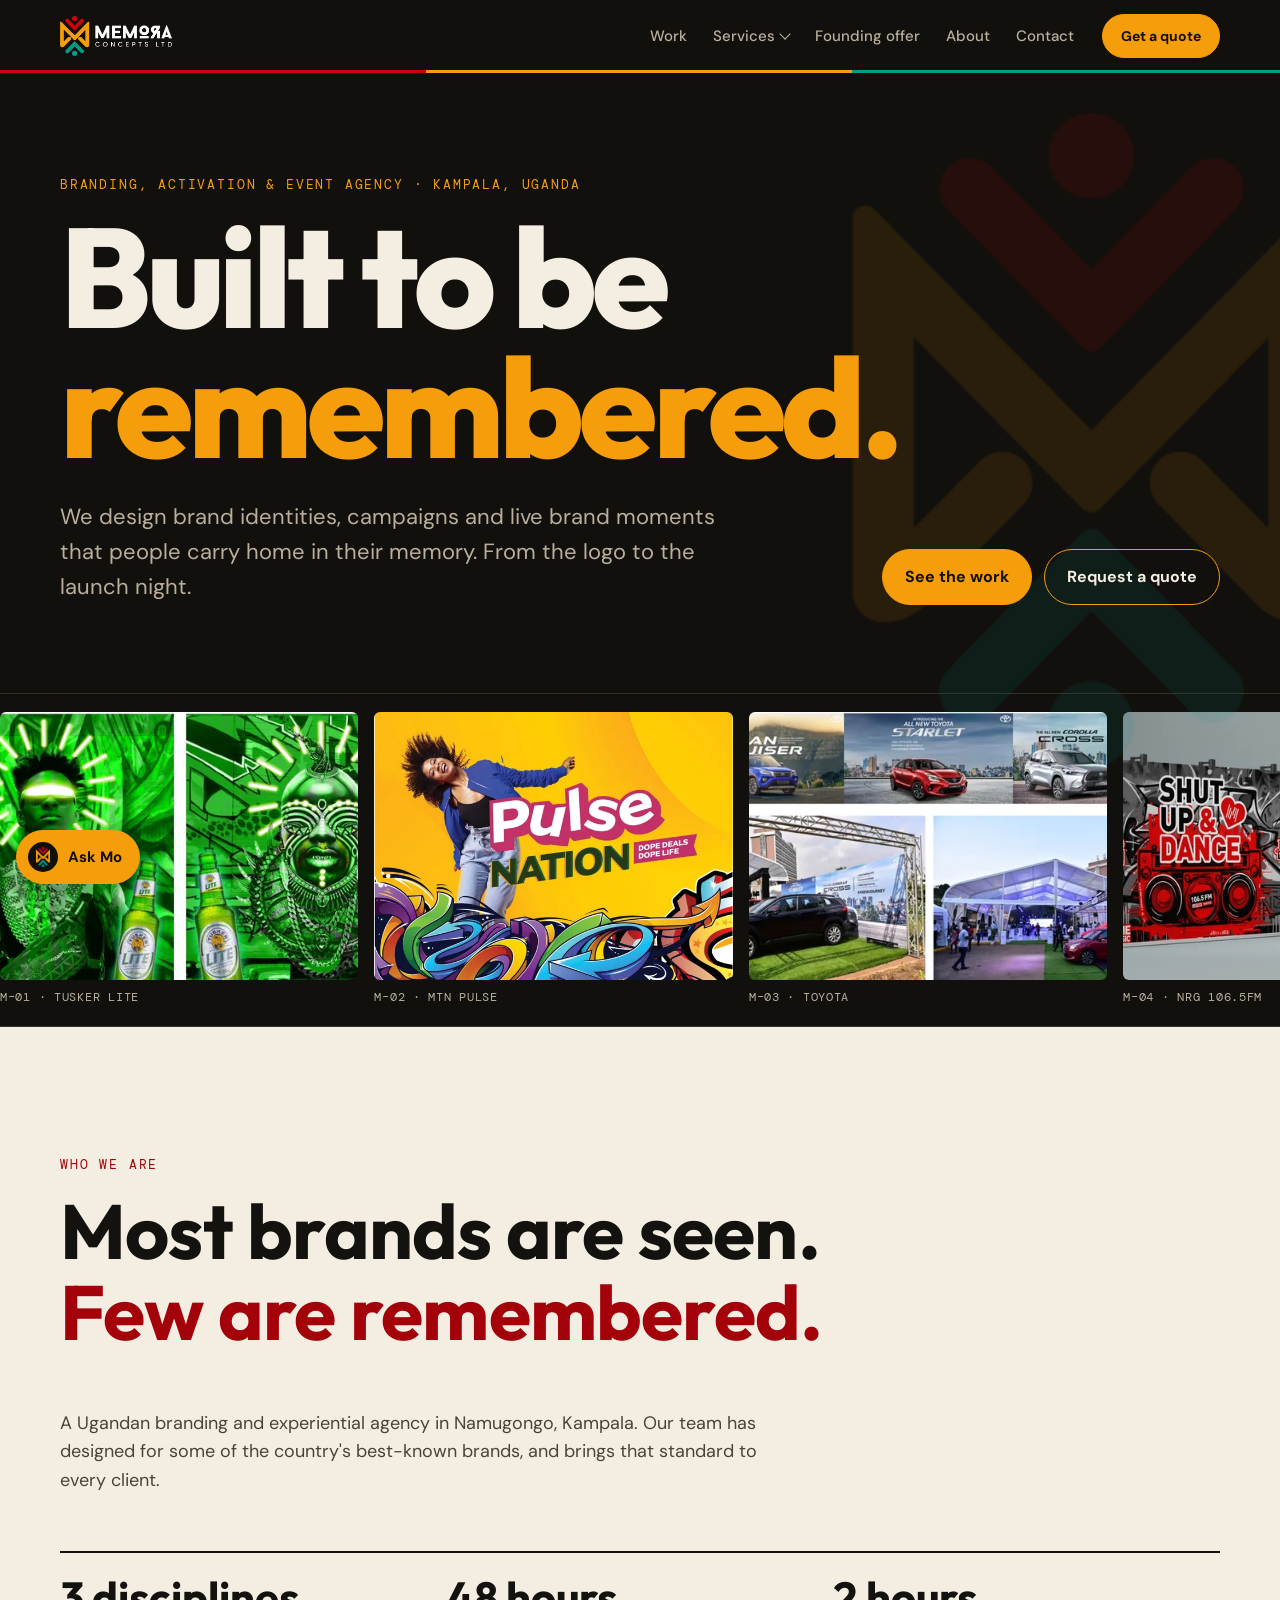
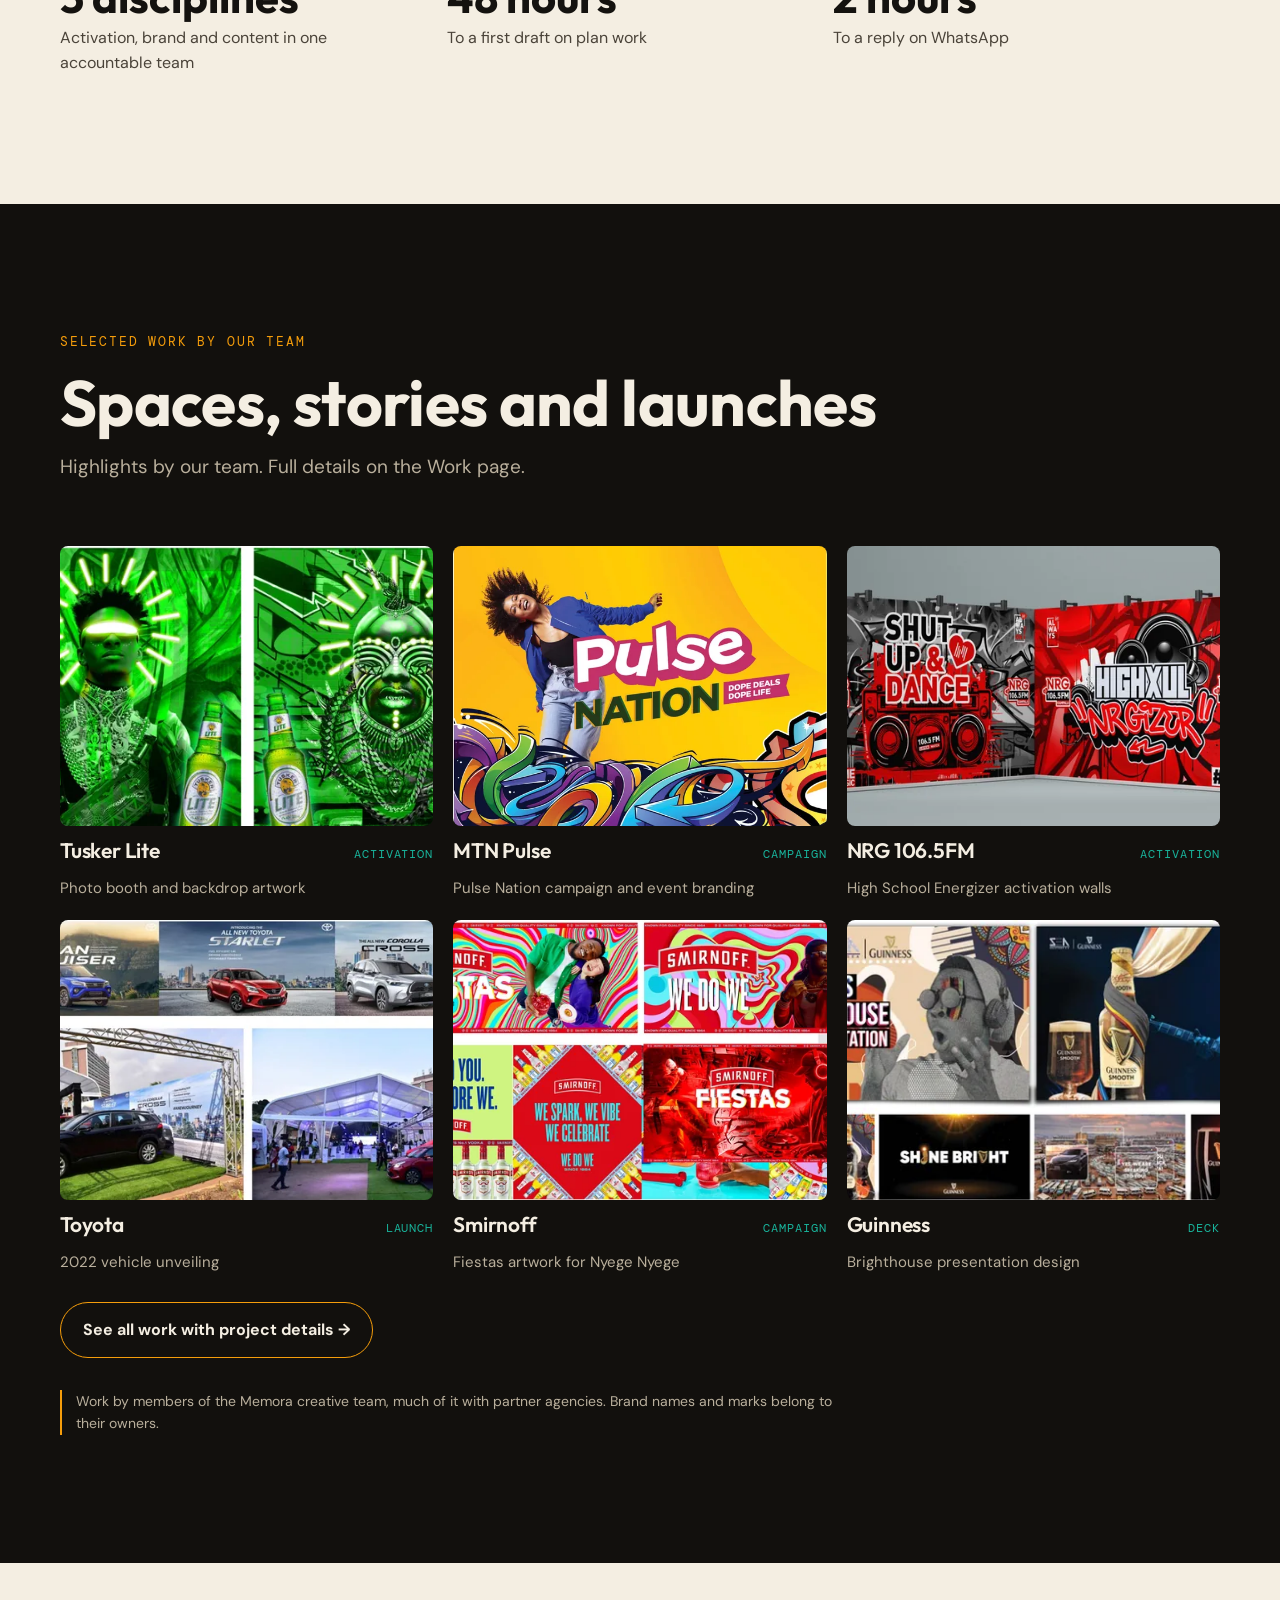
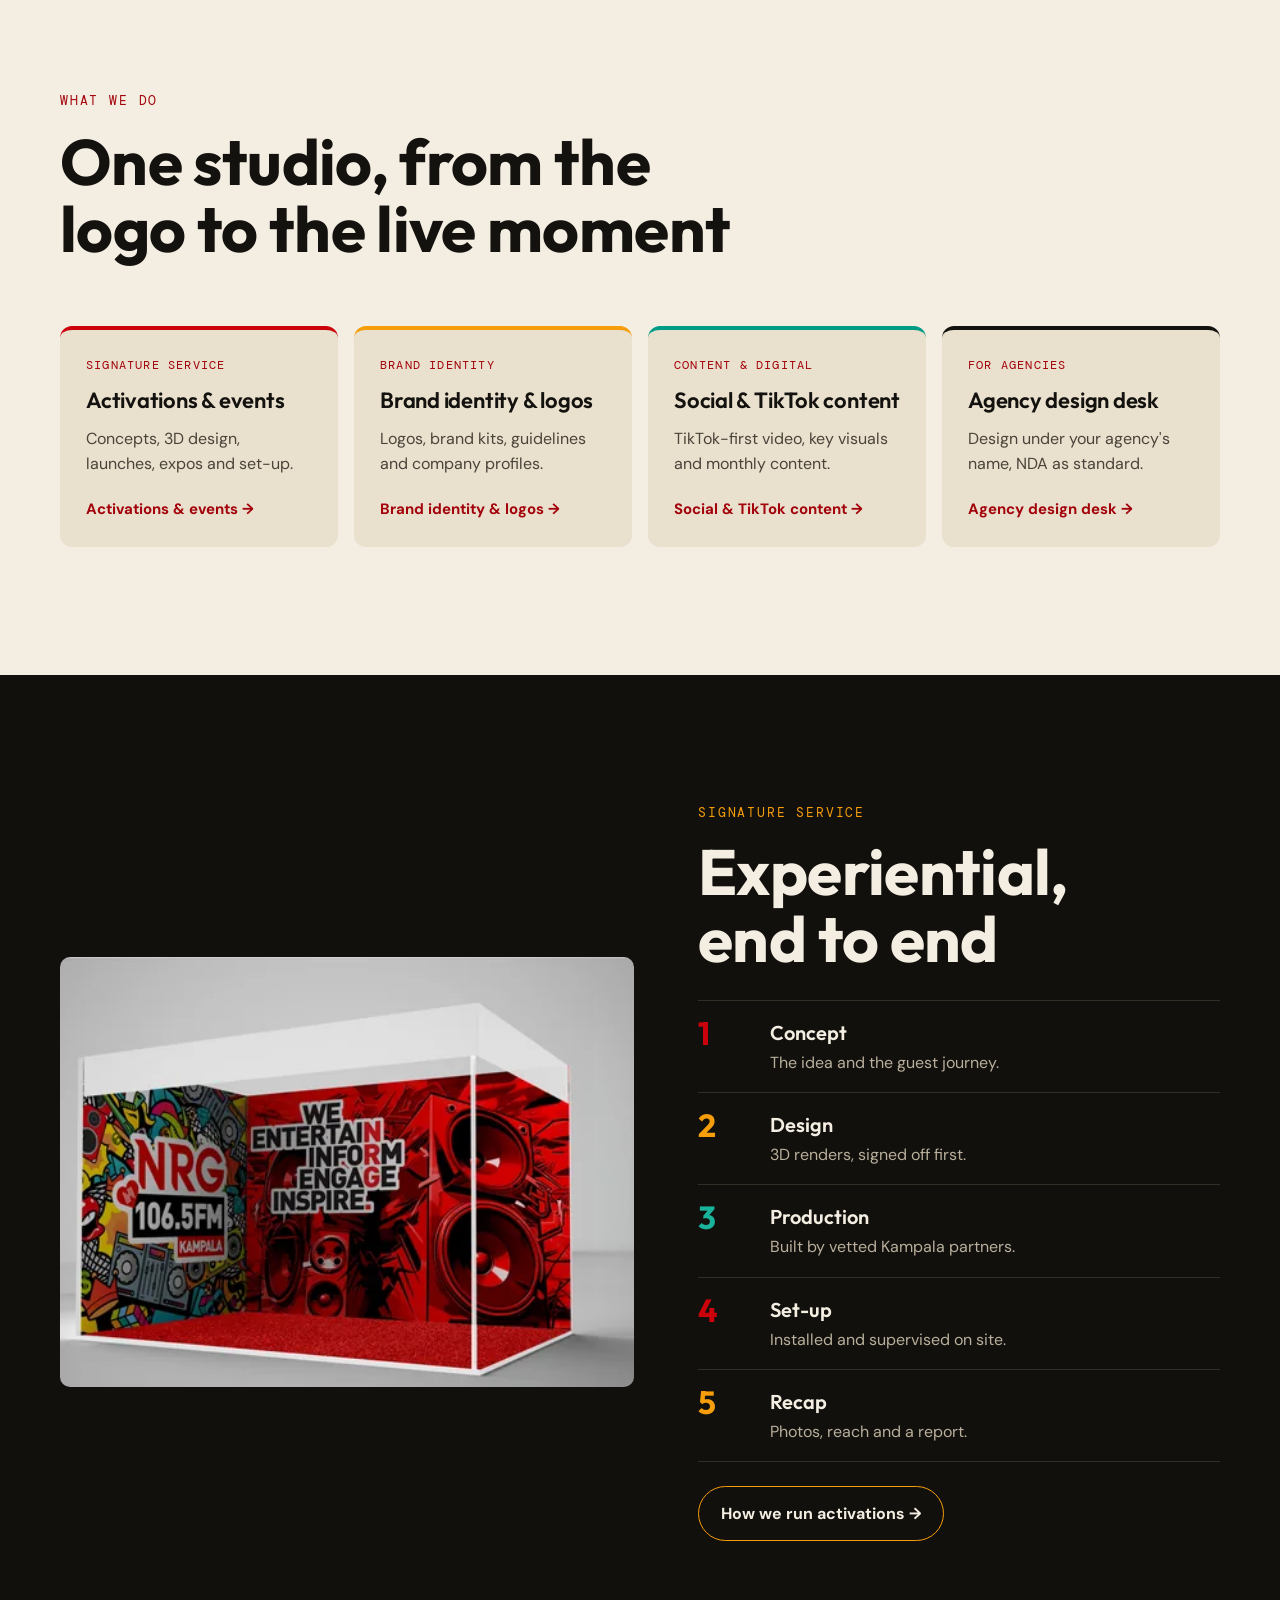
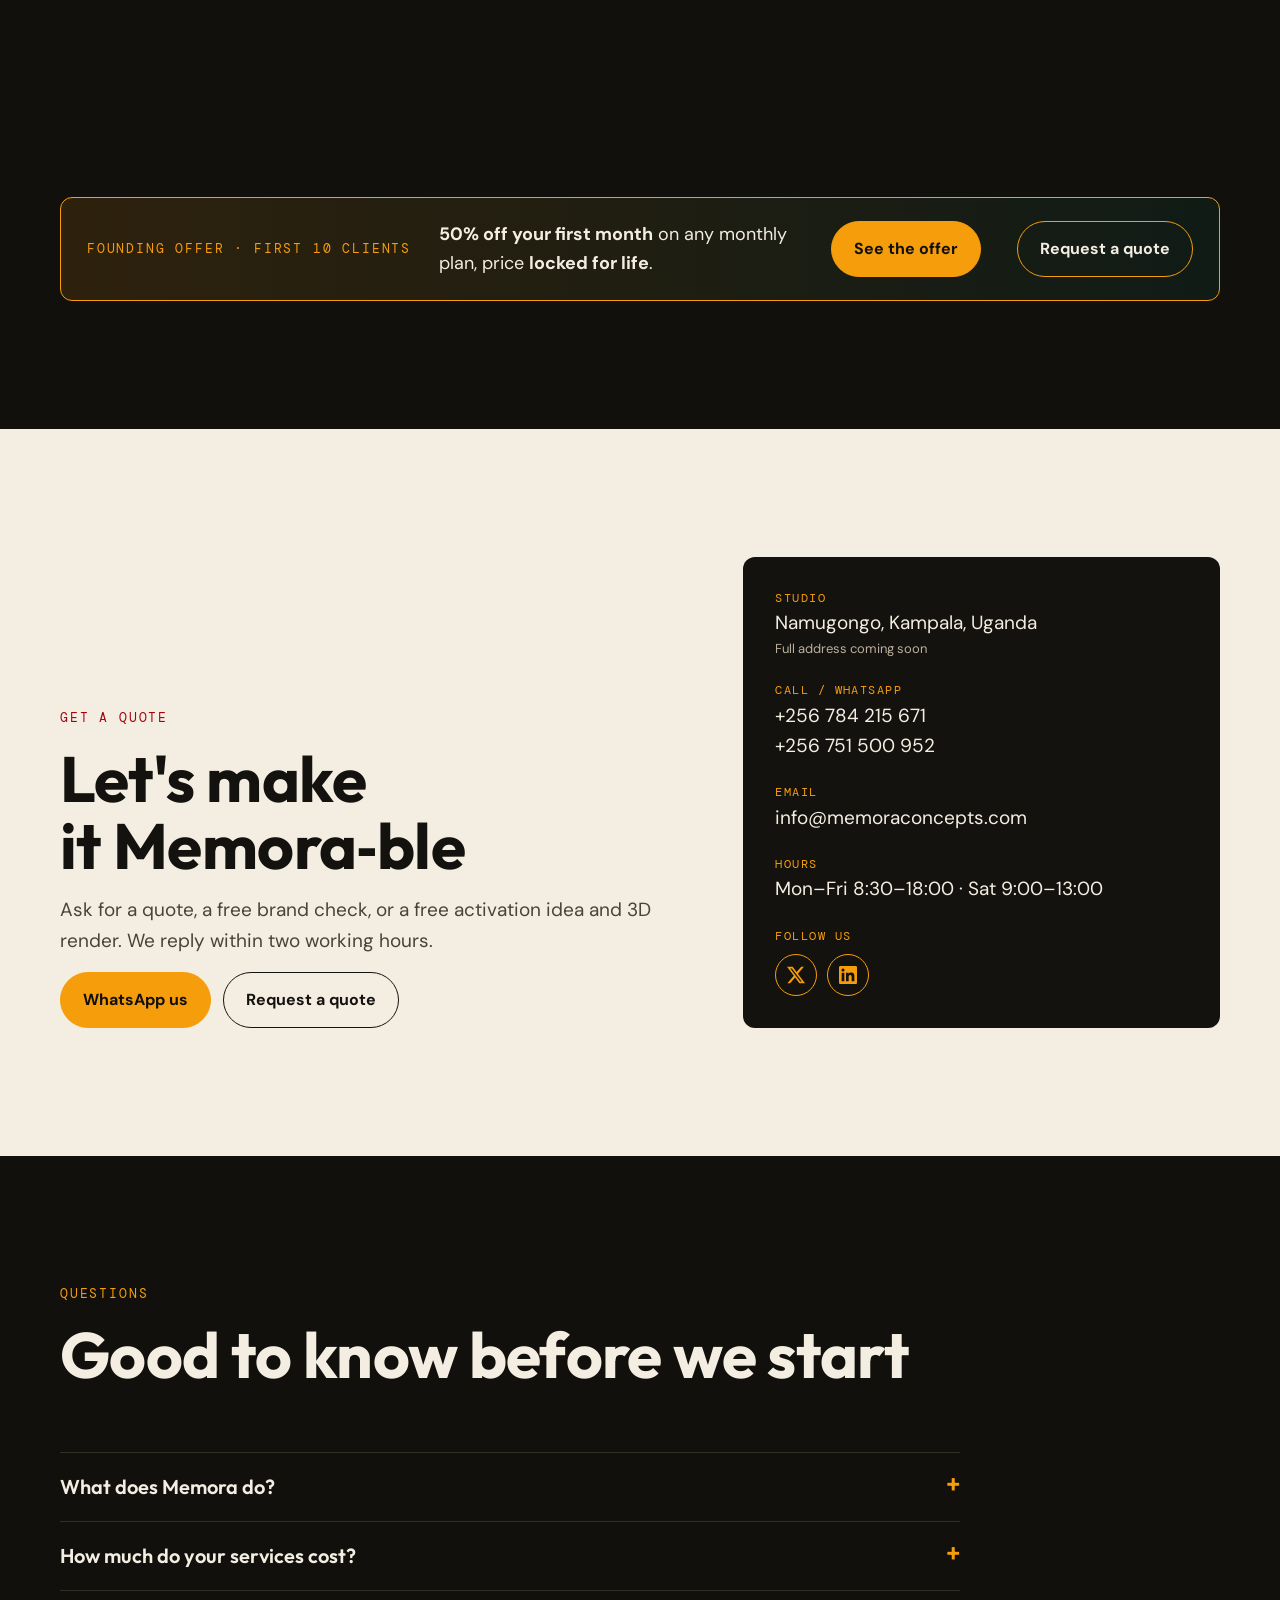
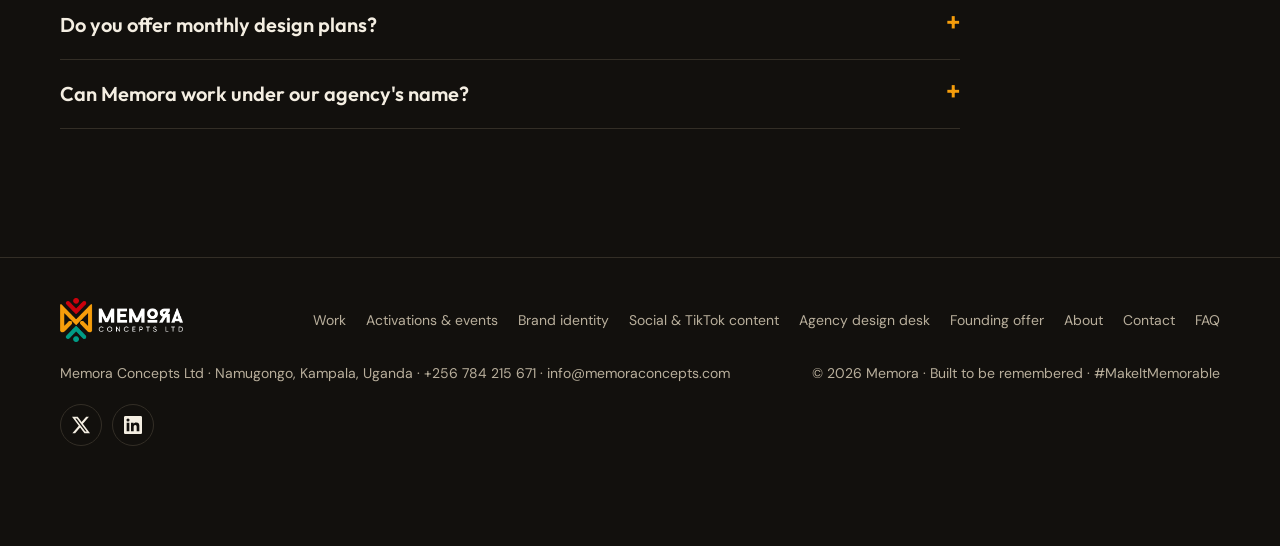
==== commit bf2dc3c9: "Remove prices, retire /pricing/, cut copy by about half - All rates removed from pages, FAQs, struct" ====
--- a/index.html
+++ b/index.html
@@ -8,7 +8,7 @@
 <meta name="description" content="Memora Concepts is a branding and experiential agency in Namugongo, Kampala, Uganda: logo and brand identity design, brand activations, event branding, booths and TikTok-first content.">
 <link rel="canonical" href="https://memoraconcepts.com/">
 <meta property="og:title" content="Memora | Built to be remembered">
-<meta property="og:description" content="Branding, experiential marketing and content from Kampala, Uganda. Founding offer: 50% off your first month for our first 10 clients.">
+<meta property="og:description" content="Branding, experiential marketing and content from Kampala, Uganda. Get a quote, and ask about our founding offer.">
 <meta property="og:type" content="website">
 <meta property="og:site_name" content="Memora">
 <meta property="og:locale" content="en_UG">
@@ -19,9 +19,9 @@
 <meta property="og:image" content="https://memoraconcepts.com/img/og.jpg">
 <meta name="theme-color" content="#12100D">
 <link rel="icon" type="image/png" href="img/favicon.png">
-<script type="application/ld+json">{"@context": "https://schema.org", "@type": "ProfessionalService", "@id": "https://memoraconcepts.com/#org", "name": "Memora Concepts Ltd", "alternateName": ["Memora", "Memora Concepts"], "url": "https://memoraconcepts.com/", "logo": "https://memoraconcepts.com/img/logo_colour.png", "image": "https://memoraconcepts.com/img/og.jpg", "description": "Branding and experiential agency in Namugongo, Kampala, Uganda: brand identity and logo design, brand activations, event branding and TikTok-first content.", "slogan": "Built to be remembered", "email": "info@memoraconcepts.com", "telephone": "+256784215671", "contactPoint": [{"@type": "ContactPoint", "telephone": "+256784215671", "contactType": "customer service", "areaServed": "UG", "availableLanguage": ["en"]}, {"@type": "ContactPoint", "telephone": "+256751500952", "contactType": "sales", "areaServed": "UG", "availableLanguage": ["en"]}], "address": {"@type": "PostalAddress", "addressLocality": "Namugongo, Kampala", "addressRegion": "Central Region", "addressCountry": "UG"}, "areaServed": [{"@type": "City", "name": "Kampala"}, {"@type": "Country", "name": "Uganda"}], "priceRange": "UGX 400,000 – UGX 5,000,000+", "currenciesAccepted": "UGX", "founder": [{"@type": "Person", "name": "Ben Mutaama"}, {"@type": "Person", "name": "Lennart Owora"}], "knowsAbout": ["Brand identity design", "Logo design", "Brand activation", "Event branding", "Experiential marketing", "Booth and stand design", "Social media content", "TikTok video", "Company profiles"], "hasOfferCatalog": {"@type": "OfferCatalog", "name": "Memora services", "itemListElement": [{"@type": "Offer", "itemOffered": {"@type": "Service", "name": "Brand identity and logo design", "url": "https://memoraconcepts.com/branding/"}}, {"@type": "Offer", "itemOffered": {"@type": "Service", "name": "Brand activation and event branding", "url": "https://memoraconcepts.com/activations/"}}, {"@type": "Offer", "itemOffered": {"@type": "Service", "name": "Social media content and TikTok video", "url": "https://memoraconcepts.com/content/"}}]}, "sameAs": ["https://www.linkedin.com/company/memora-concepts-ltd/", "https://x.com/memoraug"]}</script>
+<script type="application/ld+json">{"@context": "https://schema.org", "@type": "ProfessionalService", "@id": "https://memoraconcepts.com/#org", "name": "Memora Concepts Ltd", "alternateName": ["Memora", "Memora Concepts"], "url": "https://memoraconcepts.com/", "logo": "https://memoraconcepts.com/img/logo_colour.png", "image": "https://memoraconcepts.com/img/og.jpg", "description": "Branding and experiential agency in Namugongo, Kampala, Uganda: brand identity and logo design, brand activations, event branding and TikTok-first content.", "slogan": "Built to be remembered", "email": "info@memoraconcepts.com", "telephone": "+256784215671", "contactPoint": [{"@type": "ContactPoint", "telephone": "+256784215671", "contactType": "customer service", "areaServed": "UG", "availableLanguage": ["en"]}, {"@type": "ContactPoint", "telephone": "+256751500952", "contactType": "sales", "areaServed": "UG", "availableLanguage": ["en"]}], "address": {"@type": "PostalAddress", "addressLocality": "Namugongo, Kampala", "addressRegion": "Central Region", "addressCountry": "UG"}, "areaServed": [{"@type": "City", "name": "Kampala"}, {"@type": "Country", "name": "Uganda"}], "founder": [{"@type": "Person", "name": "Ben Mutaama"}, {"@type": "Person", "name": "Lennart Owora"}], "knowsAbout": ["Brand identity design", "Logo design", "Brand activation", "Event branding", "Experiential marketing", "Booth and stand design", "Social media content", "TikTok video", "Company profiles"], "hasOfferCatalog": {"@type": "OfferCatalog", "name": "Memora services", "itemListElement": [{"@type": "Offer", "itemOffered": {"@type": "Service", "name": "Brand identity and logo design", "url": "https://memoraconcepts.com/branding/"}}, {"@type": "Offer", "itemOffered": {"@type": "Service", "name": "Brand activation and event branding", "url": "https://memoraconcepts.com/activations/"}}, {"@type": "Offer", "itemOffered": {"@type": "Service", "name": "Social media content and TikTok video", "url": "https://memoraconcepts.com/content/"}}]}, "sameAs": ["https://www.linkedin.com/company/memora-concepts-ltd/", "https://x.com/memoraug"]}</script>
 <script type="application/ld+json">{"@context": "https://schema.org", "@type": "WebSite", "@id": "https://memoraconcepts.com/#site", "name": "Memora", "alternateName": "Memora Concepts", "url": "https://memoraconcepts.com/", "publisher": {"@id": "https://memoraconcepts.com/#org"}}</script>
-<script type="application/ld+json">{"@context": "https://schema.org", "@type": "FAQPage", "mainEntity": [{"@type": "Question", "name": "What does Memora do?", "acceptedAnswer": {"@type": "Answer", "text": "Memora Concepts Ltd is a branding and experiential agency in Namugongo, Kampala. We design brand identities and logos, brand activations and event branding, and TikTok-first social media content."}}, {"@type": "Question", "name": "Where is Memora based?", "acceptedAnswer": {"@type": "Answer", "text": "Our studio is in Namugongo, Kampala, Uganda. You can reach us on WhatsApp at +256 784 215 671 or by email at info@memoraconcepts.com."}}, {"@type": "Question", "name": "How much does a logo or brand identity cost?", "acceptedAnswer": {"@type": "Answer", "text": "A logo starts from UGX 400,000, a full brand kit from UGX 1.5M and a company profile from UGX 500,000."}}, {"@type": "Question", "name": "How much does a brand activation or event package cost?", "acceptedAnswer": {"@type": "Answer", "text": "Event packages start from UGX 800,000. Full experiential builds are quoted per brief: a design fee, production at cost and a management fee."}}, {"@type": "Question", "name": "Do you offer monthly design and content plans?", "acceptedAnswer": {"@type": "Answer", "text": "Yes. Monthly plans for SMEs, NGOs and schools start from UGX 600,000 a month and can be paused or cancelled anytime. Our first 10 clients get 50% off the first month and a price locked for life."}}, {"@type": "Question", "name": "Can Memora work under our agency's name?", "acceptedAnswer": {"@type": "Answer", "text": "Yes. Our agency design desk creates key visuals, adaptations, 3D renders and decks for BTL, event and PR agencies under their name, with a fixed rate card and an NDA as standard."}}]}</script>
+<script type="application/ld+json">{"@context": "https://schema.org", "@type": "FAQPage", "mainEntity": [{"@type": "Question", "name": "What does Memora do?", "acceptedAnswer": {"@type": "Answer", "text": "We design brand identities, brand activations and events, and TikTok-first social content, from our studio in Namugongo, Kampala."}}, {"@type": "Question", "name": "How much do your services cost?", "acceptedAnswer": {"@type": "Answer", "text": "Every job is quoted to your brief. Tell us what you need and we'll send a quotation."}}, {"@type": "Question", "name": "Do you offer monthly design plans?", "acceptedAnswer": {"@type": "Answer", "text": "Yes, for SMEs, NGOs and schools. Pause or cancel anytime, and our first 10 clients get 50% off the first month."}}, {"@type": "Question", "name": "Can Memora work under our agency's name?", "acceptedAnswer": {"@type": "Answer", "text": "Yes, through our agency design desk, with an NDA as standard."}}]}</script>
 <link rel="preconnect" href="https://fonts.googleapis.com">
 <link rel="preconnect" href="https://fonts.gstatic.com" crossorigin>
 <link rel="stylesheet" href="https://fonts.googleapis.com/css2?family=Outfit:wght@400;500;600;700;800&family=DM+Sans:opsz,wght@9..40,400;9..40,500;9..40,700&family=DM+Mono:wght@400;500&display=swap">
@@ -116,6 +116,7 @@
 .facts b{font-family:var(--display);font-size:clamp(28px,3.4vw,44px);font-weight:700;line-height:1}
 .facts span{color:var(--ink-2);font-size:16px}
 @media (max-width:700px){.facts{grid-template-columns:1fr}.facts div{padding:18px 0;border-bottom:1px solid var(--line-l)}}
+.about-one{grid-template-columns:minmax(0,1fr)!important;max-width:62ch}
 .about-cols{display:grid;grid-template-columns:repeat(2,minmax(0,1fr));gap:40px;color:var(--ink-2);font-size:18px}
 @media (max-width:760px){.about-cols{grid-template-columns:1fr;gap:20px}}
 
@@ -303,7 +304,7 @@
 .cta-band .sec-head{margin-bottom:0}
 .cta-band .contact-card .v{user-select:text}
 </style>
-<link rel="stylesheet" href="/css/nav.css?v=3">
+<link rel="stylesheet" href="/css/nav.css?v=4">
 <link rel="stylesheet" href="/css/mo.css?v=1">
 </head>
 <body>
@@ -322,12 +323,11 @@
         <a href="/agency-design-desk/"><b>Agency design desk</b><span>Design support under your agency&#x27;s name</span></a>
       </div>
     </div>
-    <a href="/pricing/">Pricing</a>
     <a href="/founding-offer/">Founding offer</a>
     <a href="/about/">About</a>
     <a href="/contact/">Contact</a>
   </nav>
-  <a class="btn btn-gold top-cta" href="/contact/">Start a project</a>
+  <a class="btn btn-gold top-cta" href="/contact/">Get a quote</a>
   <button class="menu-btn" type="button" aria-expanded="false" aria-controls="site-nav">Menu</button>
 </div></header>
 
@@ -340,7 +340,7 @@
         <p>We design brand identities, campaigns and live brand moments that people carry home in their memory. From the logo to the launch night.</p>
         <div class="hero-cta">
           <a class="btn btn-gold" href="#work">See the work</a>
-          <a class="btn btn-ghost" href="/contact/">Get a free brand check</a>
+          <a class="btn btn-ghost" href="/contact/">Request a quote</a>
         </div>
       </div>
     </div>
@@ -355,9 +355,8 @@
         <p class="eyebrow">Who we are</p>
         <h2 id="about-title">Most brands are seen. <em>Few are remembered.</em></h2>
       </div>
-      <div class="about-cols">
-        <p>Memora is a Ugandan branding and experiential agency based in Namugongo, Kampala. We work with brand teams, agencies, energy companies, schools and growing businesses.</p>
-        <p>Our team has designed key visuals, activation set-ups and presentations for some of the country's best-known consumer brands. We bring that standard to every client, from a national launch to a neighbourhood business finding its look.</p>
+      <div class="about-cols about-one">
+        <p>A Ugandan branding and experiential agency in Namugongo, Kampala. Our team has designed for some of the country's best-known brands, and brings that standard to every client.</p>
       </div>
       <div class="facts">
         <div><b>3 disciplines</b><span>Activation, brand and content in one accountable team</span></div>
@@ -372,11 +371,11 @@
       <div class="sec-head">
         <p class="eyebrow">Selected work by our team</p>
         <h2 id="work-title">Spaces, stories and launches</h2>
-        <p class="lede">Activations people step into, key visuals with energy, and decks that sell the idea. A few highlights here, with the full project details on the Work page.</p>
+        <p class="lede">Highlights by our team. Full details on the Work page.</p>
       </div>
       <div class="grid" id="grid"></div>
       <p class="see-all"><a class="btn btn-ghost" href="/work/">See all work with project details →</a></p>
-      <p class="credit">Work shown was created by members of the Memora creative team, much of it in collaboration with partner agencies. Brand names and marks belong to their owners.</p>
+      <p class="credit">Work by members of the Memora creative team, much of it with partner agencies. Brand names and marks belong to their owners.</p>
     </div>
   </section>
 
@@ -404,10 +403,10 @@
         <h2 id="svc-title">One studio, from the logo to the live moment</h2>
       </div>
       <div class="svc">
-        <a href="/activations/"><span class="who">Signature service</span><h3>Activations &amp; events</h3><p>Activation concepts, 3D booth and stage design, launches, expos and on-site set-up.</p><span class="go">Activations &amp; events →</span></a>
-        <a href="/branding/"><span class="who">Brand identity</span><h3>Brand identity &amp; logos</h3><p>Brand strategy, logos, full brand kits, guidelines, packaging and company profiles.</p><span class="go">Brand identity &amp; logos →</span></a>
-        <a href="/content/"><span class="who">Content &amp; digital</span><h3>Social &amp; TikTok content</h3><p>TikTok-first short video, key visuals, motion graphics, billboards and pitch decks.</p><span class="go">Social &amp; TikTok content →</span></a>
-        <a href="/agency-design-desk/"><span class="who">For agencies</span><h3>Agency design desk</h3><p>Key visuals, adaptations, 3D renders and decks under your agency&#x27;s name, with an NDA as standard.</p><span class="go">Agency design desk →</span></a>
+        <a href="/activations/"><span class="who">Signature service</span><h3>Activations &amp; events</h3><p>Concepts, 3D design, launches, expos and set-up.</p><span class="go">Activations &amp; events →</span></a>
+        <a href="/branding/"><span class="who">Brand identity</span><h3>Brand identity &amp; logos</h3><p>Logos, brand kits, guidelines and company profiles.</p><span class="go">Brand identity &amp; logos →</span></a>
+        <a href="/content/"><span class="who">Content &amp; digital</span><h3>Social &amp; TikTok content</h3><p>TikTok-first video, key visuals and monthly content.</p><span class="go">Social &amp; TikTok content →</span></a>
+        <a href="/agency-design-desk/"><span class="who">For agencies</span><h3>Agency design desk</h3><p>Design under your agency&#x27;s name, NDA as standard.</p><span class="go">Agency design desk →</span></a>
       </div>
     </div>
   </section>
@@ -419,73 +418,30 @@
         <p class="eyebrow">Signature service</p>
         <h2 id="exp-title" style="margin-top:14px">Experiential, end to end</h2>
         <ol class="steps">
-          <li><span class="n">1</span><div><b>Concept</b><span>The idea, the guest journey and the content moments.</span></div></li>
-          <li><span class="n">2</span><div><b>Design</b><span>3D renders of booths, backdrops, stage and signage, signed off before anything is built.</span></div></li>
-          <li><span class="n">3</span><div><b>Production</b><span>Fabrication and print through vetted Kampala partners.</span></div></li>
-          <li><span class="n">4</span><div><b>Set-up</b><span>Install, brand check and on-site supervision.</span></div></li>
-          <li><span class="n">5</span><div><b>Recap</b><span>Photos, reach and a report your team can take upstairs.</span></div></li>
+          <li><span class="n">1</span><div><b>Concept</b><span>The idea and the guest journey.</span></div></li>
+          <li><span class="n">2</span><div><b>Design</b><span>3D renders, signed off first.</span></div></li>
+          <li><span class="n">3</span><div><b>Production</b><span>Built by vetted Kampala partners.</span></div></li>
+          <li><span class="n">4</span><div><b>Set-up</b><span>Installed and supervised on site.</span></div></li>
+          <li><span class="n">5</span><div><b>Recap</b><span>Photos, reach and a report.</span></div></li>
         </ol>
-        <p class="build-for">We build for product launches, festival and concert activations, trade expos, corporate conferences, roadshows and campus activations.</p>
-        <p class="exp-more"><a class="btn btn-ghost" href="/activations/">How we run activations →</a></p>
-      </div>
-    </div>
-  </section>
-
-  <section id="ways" aria-labelledby="ways-title">
+                <p class="exp-more"><a class="btn btn-ghost" href="/activations/">How we run activations →</a></p>
+      </div>
+    </div>
+  </section>
+
+  <section id="offer" aria-labelledby="offer-title">
     <div class="wrap">
-      <div class="sec-head">
-        <p class="eyebrow">Ways to work with us</p>
-        <h2 id="ways-title">Pick the model that fits</h2>
-      </div>
-      <div class="ways">
-        <a class="way" href="/activations/"><span class="who">For brand teams</span><h3>Activation projects</h3><p>Event and experiential packages, full builds quoted per brief, or an annual framework contract.</p><span class="price">Packages from UGX 800K</span><span class="go">Activations &amp; events →</span></a>
-        <a class="way" href="/agency-design-desk/"><span class="who">For BTL &amp; PR agencies</span><h3>Agency design desk</h3><p>Key visuals, adaptations, 3D renders and decks under your agency's name, with a fixed rate card and an NDA as standard.</p><span class="price">Rate card on request</span><span class="go">Agency design desk →</span></a>
-        <a class="way" href="/pricing/"><span class="who">For SMEs, NGOs &amp; schools</span><h3>Monthly plans</h3><p>A creative team on subscription. Starter, Growth and Partner plans. Pause or cancel anytime.</p><span class="price">From UGX 600K / month</span><span class="go">See plans and prices →</span></a>
-      </div>
-      <div class="offer" role="note"><p class="eyebrow">Founding offer · first 10 clients</p><p class="offer-t"><b>50% off your first month</b> on any monthly plan, and your price <b>locked for life</b>. Brand teams also get a free activation idea and 3D render.</p><a class="btn btn-gold" href="/founding-offer/">See the founding offer</a><a class="btn btn-ghost" href="/pricing/">See full prices</a></div>
-      <div class="sectors" aria-label="Sectors we serve">
-        <span>Beverage &amp; FMCG</span><span>Telecom &amp; banking</span><span>BTL, event &amp; PR agencies</span><span>Oil, gas &amp; energy</span><span>Construction &amp; solar</span><span>Conferences &amp; expos</span><span>Hospitality &amp; real estate</span><span>Schools &amp; universities</span><span>NGOs</span>
-      </div>
-    </div>
-  </section>
-
-  <section id="notes" class="paper" aria-labelledby="notes-title">
-    <div class="wrap">
-      <div class="sec-head">
-        <p class="eyebrow">Field notes</p>
-        <h2 id="notes-title">What we're watching in Uganda</h2>
-        <p class="lede">Short reads for brand teams planning the next twelve months.</p>
-      </div>
-      <div class="notes">
-        <article class="note">
-          <div class="fig">10.8M<small>on TikTok</small></div>
-          <h3>TikTok is now Uganda's biggest social app</h3>
-          <p>UCC's Q1 2026 data puts TikTok ahead of WhatsApp (9.9M) and YouTube (6.5M). Short vertical video is no longer optional for consumer brands.</p>
-          <a href="https://www.dignited.com/119612/tiktok-overtakes-whatsapp-as-ugandas-most-used-social-app-ucc-q1-2026-report-shows/" target="_blank" rel="noopener">Source: UCC via Dignited</a>
-        </article>
-        <article class="note">
-          <div class="fig">19 Jun<small>2027</small></div>
-          <h3>AFCON 2027 is the activation season to plan for now</h3>
-          <p>Uganda co-hosts with Kenya and Tanzania, with matches in Kampala, Hoima and Lira. Fan zones and viewing parties will need branding months ahead.</p>
-          <a href="https://allafrica.com/stories/202609230247.html" target="_blank" rel="noopener">Source: AllAfrica</a>
-        </article>
-        <article class="note">
-          <div class="fig">3 GB<small>a month</small></div>
-          <h3>Make it light</h3>
-          <p>Average data use per subscriber fell from 5.3 GB to 3 GB a month in early 2026. Short clips and WhatsApp Status beat long, heavy video.</p>
-          <a href="https://www.dignited.com/119612/tiktok-overtakes-whatsapp-as-ugandas-most-used-social-app-ucc-q1-2026-report-shows/" target="_blank" rel="noopener">Source: UCC via Dignited</a>
-        </article>
-      </div>
+      <div class="offer" role="note" style="margin-top:0"><p class="eyebrow">Founding offer · first 10 clients</p><p class="offer-t" id="offer-title"><b>50% off your first month</b> on any monthly plan, price <b>locked for life</b>.</p><a class="btn btn-gold" href="/founding-offer/">See the offer</a><a class="btn btn-ghost" href="/contact/">Request a quote</a></div>
     </div>
   </section>
 
   <section id="contact" class="paper" aria-labelledby="contact-title">
     <div class="wrap cta-band">
       <div class="sec-head">
-        <p class="eyebrow">Start a project</p>
+        <p class="eyebrow">Get a quote</p>
         <h2 id="contact-title">Let's make it Memora&#8209;ble</h2>
-        <p class="lede">Ask for a free brand check, or a free activation idea and 3D render for your next event. We reply within two working hours.</p>
-        <div class="hero-cta"><a class="btn btn-gold" href="https://wa.me/256784215671?text=Hello Memora, I found you on your website.">WhatsApp us</a><a class="btn btn-ghost" href="/contact/">Send a quick brief</a></div>
+        <p class="lede">Ask for a quote, a free brand check, or a free activation idea and 3D render. We reply within two working hours.</p>
+        <div class="hero-cta"><a class="btn btn-gold" href="https://wa.me/256784215671?text=Hello Memora, I found you on your website.">WhatsApp us</a><a class="btn btn-ghost" href="/contact/">Request a quote</a></div>
       </div>
       <aside class="contact-card" aria-label="Contact details">
         <div><p class="k">Studio</p><p class="v">Namugongo, Kampala, Uganda</p><p class="s">Full address coming soon</p></div>
@@ -502,7 +458,7 @@
         <p class="eyebrow">Questions</p>
         <h2 id="faq-title">Good to know before we start</h2>
       </div>
-      <div class="faq"><details><summary>What does Memora do?</summary><p>Memora Concepts Ltd is a branding and experiential agency in Namugongo, Kampala. We design brand identities and logos, brand activations and event branding, and TikTok-first social media content.</p></details><details><summary>Where is Memora based?</summary><p>Our studio is in Namugongo, Kampala, Uganda. You can reach us on WhatsApp at +256 784 215 671 or by email at info@memoraconcepts.com.</p></details><details><summary>How much does a logo or brand identity cost?</summary><p>A logo starts from UGX 400,000, a full brand kit from UGX 1.5M and a company profile from UGX 500,000.</p></details><details><summary>How much does a brand activation or event package cost?</summary><p>Event packages start from UGX 800,000. Full experiential builds are quoted per brief: a design fee, production at cost and a management fee.</p></details><details><summary>Do you offer monthly design and content plans?</summary><p>Yes. Monthly plans for SMEs, NGOs and schools start from UGX 600,000 a month and can be paused or cancelled anytime. Our first 10 clients get 50% off the first month and a price locked for life.</p></details><details><summary>Can Memora work under our agency&#x27;s name?</summary><p>Yes. Our agency design desk creates key visuals, adaptations, 3D renders and decks for BTL, event and PR agencies under their name, with a fixed rate card and an NDA as standard.</p></details></div>
+      <div class="faq"><details><summary>What does Memora do?</summary><p>We design brand identities, brand activations and events, and TikTok-first social content, from our studio in Namugongo, Kampala.</p></details><details><summary>How much do your services cost?</summary><p>Every job is quoted to your brief. Tell us what you need and we&#x27;ll send a quotation.</p></details><details><summary>Do you offer monthly design plans?</summary><p>Yes, for SMEs, NGOs and schools. Pause or cancel anytime, and our first 10 clients get 50% off the first month.</p></details><details><summary>Can Memora work under our agency&#x27;s name?</summary><p>Yes, through our agency design desk, with an NDA as standard.</p></details></div>
     </div>
   </section>
 </main>
@@ -511,7 +467,7 @@
 <footer>
   <div class="wrap">
     <img src="img/logo_colour.png" alt="Memora Concepts Ltd">
-    <nav class="foot-nav" aria-label="Site"><a href="/work/">Work</a><a href="/activations/">Activations &amp; events</a><a href="/branding/">Brand identity</a><a href="/content/">Social &amp; TikTok content</a><a href="/agency-design-desk/">Agency design desk</a><a href="/pricing/">Pricing</a><a href="/founding-offer/">Founding offer</a><a href="/about/">About</a><a href="/contact/">Contact</a><a href="/#faq">FAQ</a></nav>
+    <nav class="foot-nav" aria-label="Site"><a href="/work/">Work</a><a href="/activations/">Activations &amp; events</a><a href="/branding/">Brand identity</a><a href="/content/">Social &amp; TikTok content</a><a href="/agency-design-desk/">Agency design desk</a><a href="/founding-offer/">Founding offer</a><a href="/about/">About</a><a href="/contact/">Contact</a><a href="/#faq">FAQ</a></nav>
   <div class="social"><a href="https://x.com/memoraug" target="_blank" rel="noopener" aria-label="Memora on X" title="Memora on X"><svg viewBox="0 0 24 24" width="18" height="18" aria-hidden="true" focusable="false"><path fill="currentColor" d="M18.901 1.153h3.68l-8.04 9.19L24 22.846h-7.406l-5.8-7.584-6.638 7.584H.474l8.6-9.83L0 1.154h7.594l5.243 6.932ZM17.61 20.644h2.039L6.486 3.24H4.298Z"/></svg></a><a href="https://www.linkedin.com/company/memora-concepts-ltd/" target="_blank" rel="noopener" aria-label="Memora on LinkedIn" title="Memora on LinkedIn"><svg viewBox="0 0 24 24" width="18" height="18" aria-hidden="true" focusable="false"><path fill="currentColor" d="M20.447 20.452h-3.554v-5.569c0-1.328-.027-3.037-1.852-3.037-1.853 0-2.136 1.445-2.136 2.939v5.667H9.351V9h3.414v1.561h.046c.477-.937 1.637-1.85 3.37-1.85 3.601 0 4.267 2.37 4.267 4.455v6.286zM5.337 7.433a2.064 2.064 0 1 1 0-4.128 2.064 2.064 0 0 1 0 4.128zm1.782 13.019H3.555V9h3.564v11.452zM22.225 0H1.771C.792 0 0 .774 0 1.729v20.542C0 23.227.792 24 1.771 24h20.451C23.2 24 24 23.227 24 22.271V1.729C24 .774 23.2 0 22.222 0h.003z"/></svg></a></div>
     <span>Memora Concepts Ltd · Namugongo, Kampala, Uganda · +256 784 215 671 · info@memoraconcepts.com</span>
     <span>© 2026 Memora · Built to be remembered · #MakeItMemorable</span>
@@ -564,6 +520,6 @@
 </script>
 
 <script src="/js/nav.js?v=1" defer></script>
-<script src="/js/mo.js?v=1" defer></script>
+<script src="/js/mo.js?v=2" defer></script>
 </body>
 </html>
